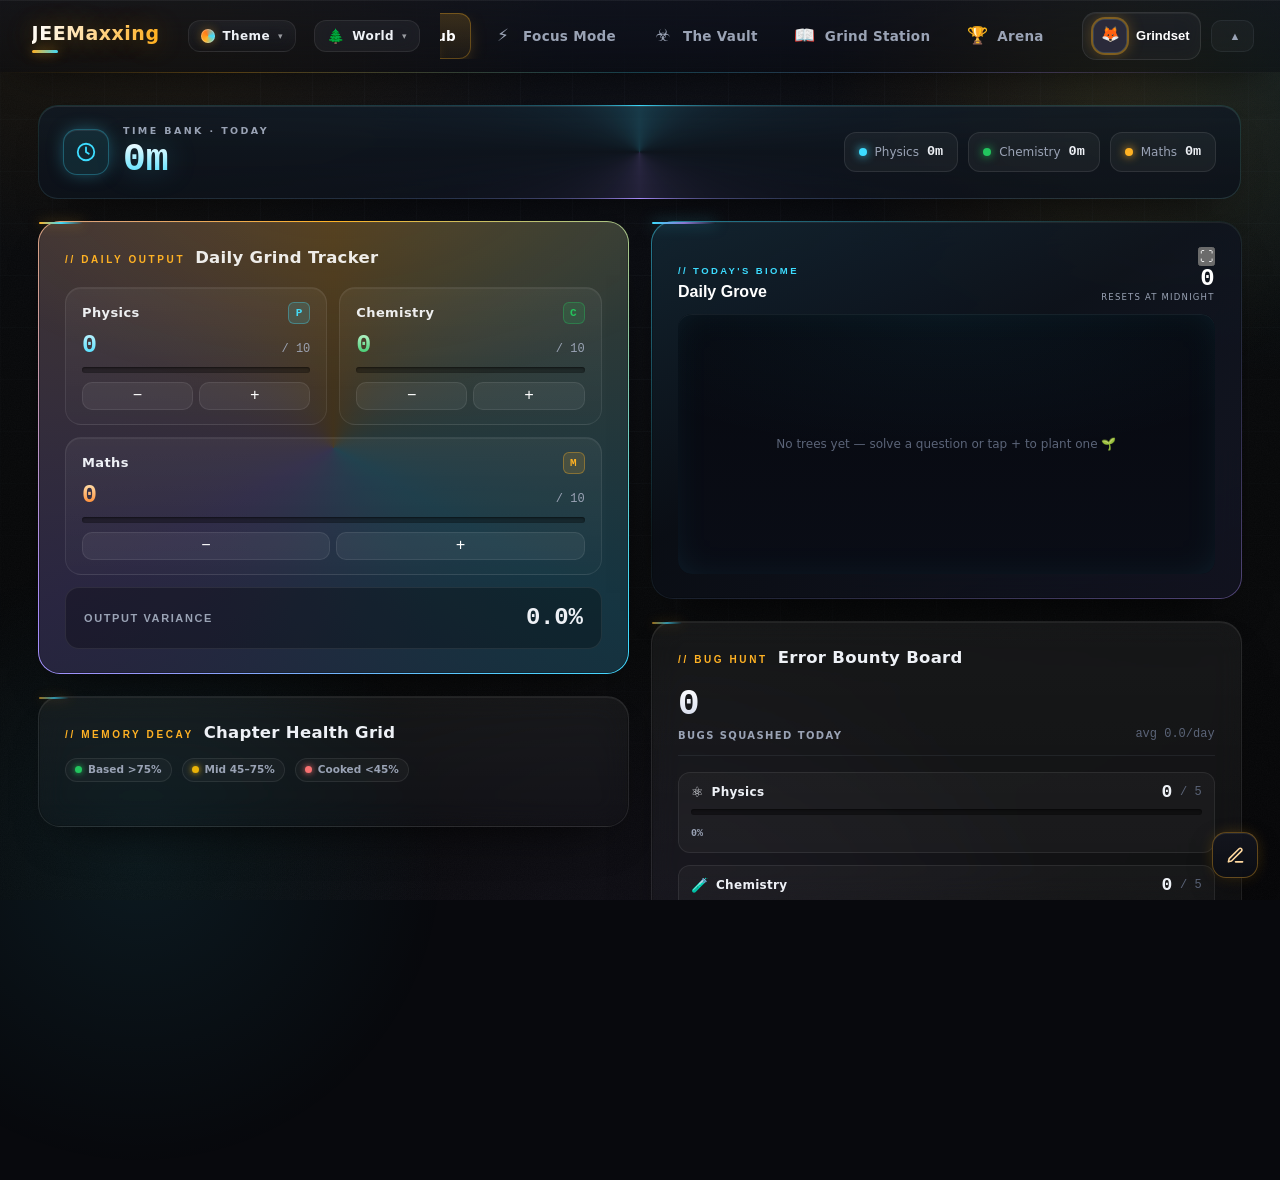
==== index.html @ 78b79978 "Update index.html" ====
<!DOCTYPE html>
<html lang="en">
<head>
    <script>try{var _fx=JSON.parse(localStorage.getItem('jeemax_fx_prefs')||'null');if(_fx&&_fx.effects===false)document.documentElement.classList.add('fx-effects-off');}catch(e){}</script>
<meta charset="UTF-8">
<meta name="viewport" content="width=device-width, initial-scale=1.0, viewport-fit=cover">
<meta name="theme-color" content="#050508">
<title>JEEMaxxing · Locked In</title>

<!-- Favicon (app.js upgrades this to a generated PNG apple-touch-icon) -->
<link rel="icon" href="data:image/svg+xml,<svg xmlns='http://www.w3.org/2000/svg' viewBox='0 0 100 100'><text y='.9em' font-size='90'>⚡</text></svg>">

<!-- ── Type system: Chakra Petch (display) · IBM Plex Sans (body) · Space Grotesk (numerics / chart SVG) ── -->
<link href="https://cdn.jsdelivr.net/fontsource/css/chakra-petch@latest/latin-500.css" rel="stylesheet">
<link href="https://cdn.jsdelivr.net/fontsource/css/chakra-petch@latest/latin-600.css" rel="stylesheet">
<link href="https://cdn.jsdelivr.net/fontsource/css/chakra-petch@latest/latin-700.css" rel="stylesheet">
<link href="https://cdn.jsdelivr.net/fontsource/css/ibm-plex-sans@latest/latin-400.css" rel="stylesheet">
<link href="https://cdn.jsdelivr.net/fontsource/css/ibm-plex-sans@latest/latin-500.css" rel="stylesheet">
<link href="https://cdn.jsdelivr.net/fontsource/css/ibm-plex-sans@latest/latin-600.css" rel="stylesheet">
<link href="https://cdn.jsdelivr.net/fontsource/css/space-grotesk@latest/latin-500.css" rel="stylesheet">
<link href="https://cdn.jsdelivr.net/fontsource/css/space-grotesk@latest/latin-700.css" rel="stylesheet">

<!-- KaTeX — window.katex is consumed by app.js's global math engine -->
<link rel="stylesheet" href="https://cdn.jsdelivr.net/npm/katex@0.16.11/dist/katex.min.css">

<link rel="stylesheet" href="styles.css">
</head>
<body>

<!-- ═══════════════ AMBIENT BACKGROUND LAYERS ═══════════════ -->
<div class="ambient-glow"></div>
<div class="ambient-glow glow-secondary"></div>
<div class="bg-grid-overlay"></div>

<!-- ═══════════════ MINI POMO WIDGET (floats over everything) ═══════════════
     IDs verified against pomodoro.js: #mini-status / #mini-time are written
     every tick by executeTimerTick() and every phase transition. -->
<div id="pomo-mini-widget" class="pomo-mini-widget hidden" onclick="switchTab('pomodoro', document.querySelector('[data-tab=pomodoro]'))">
    <button class="mini-collapse-btn" onclick="event.stopPropagation(); toggleMiniWidget()" aria-label="Collapse widget">❯</button>
    <div class="mini-content">
        <span class="mini-status study" id="mini-status">FOCUS</span>
        <span class="mini-time" id="mini-time">00:00</span>
    </div>
</div>

<div class="app-container">

    <!-- ═══════════════ SIDEBAR ═══════════════ -->
    <aside class="sidebar" id="sidebar">
        <div class="logo-container">
            <span class="logo-text">JEEMaxxing</span>
            <span class="logo-icon-alt">JM</span>
        </div>

        <ul class="nav-menu">
            <li><a class="nav-item active" data-tab="dashboard" onclick="switchTab('dashboard', this)"><span class="icon">⌗</span><span class="text-label">Grind Hub</span></a></li>
            <li><a class="nav-item" data-tab="pomodoro" onclick="switchTab('pomodoro', this)"><span class="icon">⚡</span><span class="text-label">Focus Mode</span></a></li>
            <li><a class="nav-item" data-tab="errors" onclick="switchTab('errors', this)"><span class="icon">☣</span><span class="text-label">The Vault</span></a></li>
            <li><a class="nav-item" data-tab="practice" onclick="switchTab('practice', this)"><span class="icon">📖</span><span class="text-label">Grind Station</span></a></li>
            <li><a class="nav-item" data-tab="leaderboard" onclick="switchTab('leaderboard', this)"><span class="icon">🏆</span><span class="text-label">Arena</span></a></li>
            <li><a class="nav-item" data-tab="settings" onclick="switchTab('settings', this)"><span class="icon">⚙</span><span class="text-label">Config</span></a></li>
        </ul>

        <!-- app.js injects #global-mmr-row into .user-profile -->
        <div class="user-profile">
            <img id="display-pfp" class="pfp-img" src="data:image/svg+xml;utf8,<svg xmlns='http://www.w3.org/2000/svg' width='64' height='64'><rect width='100%' height='100%' fill='%232a2a3a'/><text x='50%' y='58%' font-size='30' text-anchor='middle'>🦊</text></svg>" alt="Profile">
            <span class="username-txt" id="display-username">Grindset</span>
        </div>

        <button class="collapse-btn" onclick="toggleSidebar()">Shrink</button>
    </aside>

    <!-- ═══════════════ MAIN CONTENT ═══════════════ -->
    <main class="main-content">

        <!-- ── Cat Banner (telemetry rotation target) ── -->
        <div class="cat-banner" id="cat-banner">
            <span class="cat-emoji" id="cat-emoji">🐱</span>
            <span class="cat-text glow-orange" id="cat-text">Current focus vector: 0% cooked. Keep feeding the machine ⚙️</span>
        </div>

        <!-- ── Header + badge cluster ──
             #top-study-time is written by pomodoro.js updateStudyTimeHeader(). -->
        <header class="header-section" id="main-header">
            <div>
                <h1>Grind Dashboard</h1>
                <p>Welcome back. <span id="top-date">Today</span> · locked in and loaded. No cap.</p>
            </div>
            <div class="header-badges">
                <div class="badge" title="Consistency streak">🔥 <span class="val" id="top-streak">0 Days</span></div>
                <div class="badge" onclick="openModal('calendar-modal')" title="Open calendar">📅 <span class="val">Today</span></div>
                <div class="badge" title="Total study time today">⏱️ <span class="val" id="top-study-time">0m</span></div>
                <div class="badge sync-cluster" title="Cloud sync">
                    <button class="manual-sync-btn" id="manual-sync-btn" onclick="executeUnifiedSync()" aria-label="Force cloud sync">↻</button>
                    <span class="val" id="sync-sub-text">Cloud Link</span>
                </div>
            </div>
        </header>

        <!-- ═══════════════════════════════════════════
             VIEW · DASHBOARD
        ════════════════════════════════════════════ -->
        <section id="view-dashboard" class="view-section active">
            <div class="dash-grid">

                <!-- Daily Grind Tracker -->
                <div class="dash-card dash-card-tracker">
                    <div class="dash-card-head">
                        <span class="kicker">// DAILY OUTPUT</span>
                        <h2 class="box-title">Daily Grind Tracker</h2>
                        <p class="box-desc">Track your daily damage output. Quotas load from Config.</p>
                    </div>

                    <div class="subject-card-group">
                        <div class="compact-subject-card" data-subject="physics">
                            <h4>Physics <span class="subj-glyph">P</span></h4>
                            <div class="compact-stats">
                                <span class="counter" id="physics-count">0</span>
                                <span class="target" id="tgt-phys-lbl">/ 10</span>
                            </div>
                            <div class="distribution-pill"><div class="distribution-fill" id="physics-bar" style="width:0%"></div></div>
                            <div class="counter-controls">
                                <button class="counter-btn" onclick="changeCount('physics', -1)" aria-label="Decrement physics">−</button>
                                <button class="counter-btn" onclick="changeCount('physics', 1)" aria-label="Increment physics">+</button>
                            </div>
                        </div>

                        <div class="compact-subject-card" data-subject="chemistry">
                            <h4>Chemistry <span class="subj-glyph">C</span></h4>
                            <div class="compact-stats">
                                <span class="counter" id="chemistry-count">0</span>
                                <span class="target" id="tgt-chem-lbl">/ 10</span>
                            </div>
                            <div class="distribution-pill"><div class="distribution-fill" id="chemistry-bar" style="width:0%"></div></div>
                            <div class="counter-controls">
                                <button class="counter-btn" onclick="changeCount('chemistry', -1)" aria-label="Decrement chemistry">−</button>
                                <button class="counter-btn" onclick="changeCount('chemistry', 1)" aria-label="Increment chemistry">+</button>
                            </div>
                        </div>

                        <div class="compact-subject-card" data-subject="maths">
                            <h4>Maths <span class="subj-glyph">M</span></h4>
                            <div class="compact-stats">
                                <span class="counter" id="maths-count">0</span>
                                <span class="target" id="tgt-math-lbl">/ 10</span>
                            </div>
                            <div class="distribution-pill"><div class="distribution-fill" id="maths-bar" style="width:0%"></div></div>
                            <div class="counter-controls">
                                <button class="counter-btn" onclick="changeCount('maths', -1)" aria-label="Decrement maths">−</button>
                                <button class="counter-btn" onclick="changeCount('maths', 1)" aria-label="Increment maths">+</button>
                            </div>
                        </div>
                    </div>

                    <div class="variance-card">
                        <span class="lbl">Output Variance</span>
                        <span class="val" id="variance-val">0.0%</span>
                    </div>
                </div>

                <!-- Momentum Tracker (candlestick engine target) -->
                <div class="dash-card dash-card-momentum">
                    <div class="dash-card-head">
                        <span class="kicker">// TRAJECTORY</span>
                        <h2 class="box-title">Momentum Tracker</h2>
                        <p class="box-desc">Friction-inverse yield candles · 5-day projection · cyan line = target lock.</p>
                    </div>
                    <div class="graph-display">
                        <svg id="dynamic-graph" class="graph-svg" viewBox="0 0 360 170" preserveAspectRatio="none"></svg>
                    </div>
                </div>

                <!-- Error Bounty Board (Error Resolution Matrix)
                     #erm-today-total MUST keep its inner <div> — matrix.js does
                     totalEl.querySelector('div').textContent = totalToday. -->
                <div class="dash-card dash-card-bounty">
                    <div class="dash-card-head">
                        <span class="kicker">// BUG HUNT</span>
                        <h2 class="box-title">Error Bounty Board</h2>
                        <p class="box-desc">Mistakes crushed today vs your daily fix quota.</p>
                    </div>

                    <div class="erm-scoreline">
                        <div class="erm-total" id="erm-today-total">
                            <div>0</div>
                            <span>Bugs Squashed Today</span>
                        </div>
                        <span class="erm-avg" id="erm-avg-label">avg 0.0/day</span>
                    </div>

                    <div class="erm-layout">
                        <div class="erm-progress-col">
                            <div class="erm-subject-row">
                                <div class="erm-subj-header">
                                    <span class="erm-subj-icon">⚛️</span>
                                    <span class="erm-subj-name">Physics</span>
                                    <span class="erm-subj-count" id="erm-phys-val">0</span>
                                    <span class="erm-subj-target" id="erm-phys-tgt">/ 5</span>
                                </div>
                                <div class="erm-track"><div class="erm-fill" id="erm-phys-bar" style="width:0%"></div></div>
                                <span class="erm-pct" id="erm-phys-pct">0%</span>
                            </div>
                            <div class="erm-subject-row">
                                <div class="erm-subj-header">
                                    <span class="erm-subj-icon">🧪</span>
                                    <span class="erm-subj-name">Chemistry</span>
                                    <span class="erm-subj-count" id="erm-chem-val">0</span>
                                    <span class="erm-subj-target" id="erm-chem-tgt">/ 5</span>
                                </div>
                                <div class="erm-track"><div class="erm-fill" id="erm-chem-bar" style="width:0%"></div></div>
                                <span class="erm-pct" id="erm-chem-pct">0%</span>
                            </div>
                            <div class="erm-subject-row">
                                <div class="erm-subj-header">
                                    <span class="erm-subj-icon">📐</span>
                                    <span class="erm-subj-name">Maths</span>
                                    <span class="erm-subj-count" id="erm-math-val">0</span>
                                    <span class="erm-subj-target" id="erm-math-tgt">/ 5</span>
                                </div>
                                <div class="erm-track"><div class="erm-fill" id="erm-math-bar" style="width:0%"></div></div>
                                <span class="erm-pct" id="erm-math-pct">0%</span>
                            </div>
                        </div>
                        <div class="erm-sparkline-col">
                            <span class="kicker">// 15-DAY FIX STREAK</span>
                            <div class="erm-sparkline-box" id="error-momentum-svg-container"></div>
                        </div>
                    </div>
                </div>

                <!-- Chapter Health Grid -->
                <div class="dash-card dash-card-decay">
                    <div class="dash-card-head">
                        <span class="kicker">// MEMORY DECAY</span>
                        <h2 class="box-title">Chapter Health Grid</h2>
                        <p class="box-desc">Skill retention per chapter. Lower = you're literally forgetting everything. Fix it.</p>
                        <div class="decay-legend">
                            <span class="legend-chip legend-green">Based &gt;75%</span>
                            <span class="legend-chip legend-yellow">Mid 45–75%</span>
                            <span class="legend-chip legend-red">Cooked &lt;45%</span>
                        </div>
                    </div>
                    <div id="chapter-decay-grid"></div>
                </div>

            </div>
        </section>

        <!-- ═══════════════════════════════════════════
             VIEW · POMODORO (LOCK-IN MODE)
             All IDs verified against pomodoro.js:
             #pomo-study / #pomo-break / #pomo-sessions / #pomo-subject,
             #btn-start / #btn-pause (doubles as Resume) / #btn-quit,
             #pomo-progress (inside #vis-bar), #pomo-beaker-fill (inside #vis-beaker).
        ════════════════════════════════════════════ -->
        <section id="view-pomodoro" class="view-section">
            <div class="glow-wrapper">
                <div class="glow-box-inner">
                    <div class="pomo-header">
                        <div>
                            <span class="kicker">// DEEP WORK PROTOCOL</span>
                            <h2 class="box-title">Lock-In Mode</h2>
                            <p class="box-desc">Timed grind blocks. The beaker fills as you cook.</p>
                        </div>
                        <button class="pomo-settings-btn" onclick="openModal('visualizer-modal')" aria-label="Timer display settings">⚙</button>
                    </div>

                    <div class="pomodoro-controls">
                        <div class="input-group">
                            <label for="pomo-subject">Pick Your Poison</label>
                            <select id="pomo-subject" class="pomo-select">
                                <option value="physics">Physics</option>
                                <option value="chemistry">Chemistry</option>
                                <option value="maths">Maths</option>
                            </select>
                        </div>
                        <div class="input-group">
                            <label for="pomo-study">Grind (min)</label>
                            <input id="pomo-study" class="pomo-input" type="number" value="50" min="1">
                        </div>
                        <div class="input-group">
                            <label for="pomo-break">Chill (min)</label>
                            <input id="pomo-break" class="pomo-input" type="number" value="10" min="1">
                        </div>
                        <div class="input-group">
                            <label for="pomo-sessions">Rounds</label>
                            <input id="pomo-sessions" class="pomo-input" type="number" value="1" min="1">
                        </div>
                    </div>

                    <div class="timer-container">
                        <div class="beaker-container" id="vis-beaker">
                            <div class="beaker-liquid" id="pomo-beaker-fill"></div>
                        </div>
                        <div id="timer-display" class="timer-display">50:00</div>
                        <div id="timer-status" class="timer-status">Ready to Lock In</div>
                        <div class="progress-bar-container" id="vis-bar">
                            <div class="progress-bar-fill" id="pomo-progress"></div>
                        </div>
                        <div class="timer-actions">
                            <button id="btn-start" class="btn btn-start" onclick="startTimer()">Lock In</button>
                            <button id="btn-pause" class="btn btn-pause" onclick="pauseTimer()" style="display:none">Hold Up</button>
                            <button id="btn-quit" class="btn btn-quit" onclick="quitTimer()" style="display:none">Rage Quit</button>
                        </div>
                        <div class="break-actions" id="break-actions">
                            <button class="btn-break-opt" onclick="skipBreak()">Skip Chill ⏭</button>
                            <button class="btn-break-opt" onclick="addBreakTime(1)">+1 Min</button>
                            <button class="btn-break-opt" onclick="addBreakTime(5)">+5 Min</button>
                        </div>
                    </div>
                </div>
            </div>

            <div class="hours-box">
                <div class="hour-stat"><h4>Physics Grind Time</h4><span class="val" id="stat-hrs-physics">0m</span></div>
                <div class="hour-stat"><h4>Chemistry Grind Time</h4><span class="val" id="stat-hrs-chemistry">0m</span></div>
                <div class="hour-stat"><h4>Maths Grind Time</h4><span class="val" id="stat-hrs-maths">0m</span></div>
            </div>
        </section>

        <!-- ═══════════════════════════════════════════
             VIEW · THE VAULT (ERROR MATRIX)
        ════════════════════════════════════════════ -->
        <section id="view-errors" class="view-section">
            <div class="subject-folder-grid">
                <div class="subject-folder active" onclick="openErrorMatrix('physics', this)">
                    <span class="folder-icon">🌌</span><span>Physics</span>
                </div>
                <div class="subject-folder" onclick="openErrorMatrix('chemistry', this)">
                    <span class="folder-icon">🧪</span><span>Chemistry</span>
                </div>
                <div class="subject-folder" onclick="openErrorMatrix('maths', this)">
                    <span class="folder-icon">📐</span><span>Maths</span>
                </div>
            </div>

            <div class="error-matrix-container active" id="error-matrix-container">
                <div class="vault-head">
                    <div>
                        <span class="kicker">// SPACED REPETITION</span>
                        <h2 class="box-title" id="error-matrix-title">Physics Matrix</h2>
                    </div>
                    <div class="error-actions">
                        <button class="btn btn-primary" onclick="openModal('add-error-modal')">+ Log Mistake</button>
                        <button class="daily-queue-master-btn" id="daily-queue-btn" onclick="toggleDailyQueue()">⚡ Daily Fix Queue</button>
                        <span class="daily-queue-badge" id="daily-queue-badge" style="display:none">20 problems · 5P + 5M + 10C</span>
                    </div>
                </div>

                <!-- Tactical filter stack — hidden carriers feed matrix.js filterErrors() -->
                <div class="error-filters">
                    <input type="hidden" id="filter-status" value="all">
                    <input type="hidden" id="filter-type" value="all">
                    <input type="hidden" id="filter-tag" value="">

                    <div class="emf-row">
                        <span class="emf-row-label">Status Filter</span>
                        <div class="emf-pill-group" data-emf-filter="status">
                            <button class="matrix-pill active" data-emf-value="all" onclick="setMatrixFilter('status','all',this)">All</button>
                            <button class="matrix-pill" data-emf-value="ready" onclick="setMatrixFilter('status','ready',this)">🟢 Ready</button>
                            <button class="matrix-pill" data-emf-value="due_soon" onclick="setMatrixFilter('status','due_soon',this)">⏳ Due Soon</button>
                            <button class="matrix-pill" data-emf-value="scheduled" onclick="setMatrixFilter('status','scheduled',this)">🗓️ Scheduled</button>
                            <button class="matrix-pill" data-emf-value="mastered" onclick="setMatrixFilter('status','mastered',this)">💤 Ghosted</button>
                        </div>
                    </div>

                    <div class="emf-row">
                        <span class="emf-row-label">Mistake Type</span>
                        <div class="emf-pill-group" data-emf-filter="type">
                            <button class="matrix-pill active" data-emf-value="all" onclick="setMatrixFilter('type','all',this)">All Types</button>
                            <button class="matrix-pill" data-emf-value="calculation" onclick="setMatrixFilter('type','calculation',this)">Calc Fumble</button>
                            <button class="matrix-pill" data-emf-value="conceptual" onclick="setMatrixFilter('type','conceptual',this)">Brain Fade</button>
                            <button class="matrix-pill" data-emf-value="misread" onclick="setMatrixFilter('type','misread',this)">Read Fail</button>
                        </div>
                    </div>

                    <div class="emf-row emf-row-search">
                        <span class="emf-row-label">Search</span>
                        <div class="emf-search-wrap">
                            <span class="emf-search-icon">⌕</span>
                            <input class="matrix-search" type="text" placeholder="Hunt by chapter or tag…" oninput="setMatrixSearch(this.value)" autocomplete="off">
                        </div>
                    </div>
                </div>

                <div class="error-list" id="error-list-container"></div>
            </div>
        </section>

        <!-- ═══════════════════════════════════════════
             VIEW · GRIND STATION (PRACTICE)
        ════════════════════════════════════════════ -->
        <section id="view-practice" class="view-section">

            <!-- Subview: subject select -->
            <div id="practice-subject-view" class="practice-subview active">
                <span class="kicker">// QUESTION BANK</span>
                <h2 class="box-title center-head">Pick Your Arena</h2>
                <div class="subject-cards">
                    <div class="subject-card" onclick="selectSubject('physics')">
                        <div class="subject-icon">⚛️</div><h3>Physics</h3>
                    </div>
                    <div class="subject-card" onclick="selectSubject('chemistry')">
                        <div class="subject-icon">🧪</div><h3>Chemistry</h3>
                    </div>
                    <div class="subject-card" onclick="selectSubject('maths')">
                        <div class="subject-icon">📐</div><h3>Maths</h3>
                    </div>
                </div>
            </div>

            <!-- Subview: chapter list -->
            <div id="practice-chapters-view" class="practice-subview">
                <div class="practice-header">
                    <button class="btn btn-secondary" onclick="goToSubjects()">← Dip</button>
                    <h2 id="chapters-subject-title">Chapters</h2>
                    <button class="btn btn-primary" onclick="openModal('add-chapter-modal')">+ New Chapter</button>
                </div>
                <div class="chapter-list" id="chapters-list-container"></div>
            </div>

            <!-- Subview: chapter detail -->
            <div id="practice-chapter-detail-view" class="practice-subview">
                <div class="practice-header">
                    <button class="btn btn-secondary" onclick="goToChapters()">← Back</button>
                    <h2 id="detail-chapter-name">Chapter</h2>
                </div>
                <div class="glow-practice-box" onclick="openModal('upload-modal')">
                    <div style="font-size:44px">📸</div>
                    <h3>Feed Questions</h3>
                    <p>Crop screenshots or dump Gem text — fresh problems straight into the bank.</p>
                </div>
                <div style="text-align:center">
                    <button class="btn btn-primary" onclick="showQuestionList()">Start Grinding Existing Questions</button>
                </div>
            </div>

            <!-- Subview: question list -->
            <div id="practice-question-list-view" class="practice-subview">
                <div class="practice-header">
                    <button class="btn btn-secondary" onclick="goToChapterDetail()">← Back</button>
                    <h2 id="question-list-title">All Questions</h2>
                    <select id="question-filter" class="pomo-select filter-select" onchange="applyFilter()">
                        <option value="all">All</option>
                        <option value="unsolved">Untouched</option>
                        <option value="solved">Clutched</option>
                        <option value="wrong">Fumbled</option>
                    </select>
                </div>
                <div class="stats-row" id="stats-row" style="display:none"></div>
                <div class="questions-grid" id="questions-grid-container"></div>
            </div>
        </section>

        <!-- ═══════════════════════════════════════════
             VIEW · ARENA (P2P LEADERBOARD)
        ════════════════════════════════════════════ -->
        <section id="view-leaderboard" class="view-section">
            <div class="glow-wrapper">
                <div class="glow-box-inner">
                    <span class="kicker">// LIVE TELEMETRY</span>
                    <h2 class="box-title">P2P Leaderboard Arena</h2>
                    <p class="box-desc">Serverless WebRTC · WebTorrent tracker signaling · zero-auth friend rooms. Share a Friend Connection Key with a rival — they appear here the instant the data channel opens.</p>
                    <!-- leaderboard.js injects its full shell here -->
                    <div id="leaderboard-mount"></div>
                </div>
            </div>
        </section>

        <!-- ═══════════════════════════════════════════
             VIEW · CONFIG
             NOTE: The Anti-Slump / Checkpoint system builds its ENTIRE UI
             (#cp-hub, #cp-control-panel, lockdown overlays, toasts) at
             runtime via checkpoint.js — no static markup here, or IDs collide.
        ════════════════════════════════════════════ -->
        <section id="view-settings" class="view-section">
            <span class="kicker">// SYSTEM CONFIG</span>
            <h2 class="box-title" style="margin-bottom:20px">Config Panel</h2>

            <div class="settings-grid">

                <!-- Cloud Storage -->
                <div class="settings-card">
                    <h3>☁ Cloud Storage</h3>
                    <p class="box-desc">Link Google Drive to go unlimited. Data syncs to 'JEEMaxxing_Cloud'. No more storage caps.</p>
                    <button id="btn-drive-auth" class="btn btn-primary" onclick="handleDriveAuth()">Link Google Drive</button>
                    <div id="drive-status" class="drive-ok" style="display:none">✔ Cloud Sync Locked In</div>
                    <button class="btn btn-secondary" onclick="cacheAllDriveImages()">📦 Cache All Images Locally</button>
                </div>

                <!-- Profile -->
                <div class="settings-card">
                    <h3>🦊 Your Build</h3>
                    <div class="input-group">
                        <label for="set-username">Gamer Tag</label>
                        <input id="set-username" class="pomo-input" type="text" placeholder="Grindset" maxlength="20">
                    </div>
                    <div class="input-group">
                        <label>PFP</label>
                        <div class="file-upload-wrapper">
                            <label class="file-upload-label compact-upload" for="set-pfp">
                                <span class="file-icon">🖼️</span>
                                <span class="file-text">Upload PFP</span>
                            </label>
                            <input type="file" id="set-pfp" accept="image/*" style="display:none" onchange="previewImage(event, 'pfp')">
                        </div>
                        <span class="file-selected-text" id="file-name-lbl">No file selected</span>
                    </div>
                    <button class="btn btn-primary" onclick="saveProfile()">Save Build</button>
                </div>

                <!-- Daily Output Quota -->
                <div class="settings-card">
                    <h3>🎯 Daily Grind Quota</h3>
                    <span class="lock-indicator" id="target-lock-lbl">🔒 LOCKED (24h)</span>
                    <div class="input-group"><label for="set-tgt-phys">Physics Quota</label><input id="set-tgt-phys" class="pomo-input" type="number" value="10" min="1"></div>
                    <div class="input-group"><label for="set-tgt-chem">Chemistry Quota</label><input id="set-tgt-chem" class="pomo-input" type="number" value="10" min="1"></div>
                    <div class="input-group"><label for="set-tgt-math">Maths Quota</label><input id="set-tgt-math" class="pomo-input" type="number" value="10" min="1"></div>
                    <button id="btn-save-settings" class="btn btn-primary" onclick="saveTargets()">Lock In Quotas</button>
                </div>

                <!-- Daily Fix Quota -->
                <div class="settings-card">
                    <h3>🩹 Daily Fix Quota</h3>
                    <span class="lock-indicator" id="err-target-lock-lbl">🔒 LOCKED (24h)</span>
                    <div class="input-group"><label for="set-err-phys">Physics Fix Quota</label><input id="set-err-phys" class="pomo-input" type="number" value="5" min="1"></div>
                    <div class="input-group"><label for="set-err-chem">Chemistry Fix Quota</label><input id="set-err-chem" class="pomo-input" type="number" value="5" min="1"></div>
                    <div class="input-group"><label for="set-err-math">Maths Fix Quota</label><input id="set-err-math" class="pomo-input" type="number" value="5" min="1"></div>
                    <button id="btn-save-err-settings" class="btn btn-primary" onclick="saveErrTargets()">Lock In Fix Quotas</button>
                </div>

                <!-- Gemini API -->
                <div class="settings-card">
                    <h3>🤖 Gemini API Setup</h3>
                    <div class="input-group">
                        <label for="gemini-key">API Key</label>
                        <input id="gemini-key" class="pomo-input" type="password" placeholder="AIza…" autocomplete="off">
                    </div>
                    <button class="btn btn-secondary" onclick="testGeminiKey()">🔑 Verify Key</button>
                    <div id="key-test-result" class="key-test-result"></div>
                </div>
                <!-- Audio & Visual FX -->
<div class="settings-card" id="fx-settings-card">
    <h3>🎛️ Audio &amp; Visual FX</h3>
    <p class="box-desc">Tune the dopamine. Sound, motion and haptics are fully modular. Turning off <b>Visual FX</b> also calms the UI for photosensitivity / low‑power (it mirrors your OS reduced‑motion setting on first load).</p>
    <div class="fx-row"><span class="fx-row-label">🔊 Sound Effects</span><label class="fx-switch"><input type="checkbox" id="fx-sound"><span class="fx-slider"></span></label></div>
    <div class="fx-row"><span class="fx-row-label">🎚️ UI Volume</span><input type="range" id="fx-volume" class="fx-range" min="0" max="100" value="70"></div>
    <div class="fx-row"><span class="fx-row-label">✨ Visual Effects</span><label class="fx-switch"><input type="checkbox" id="fx-effects"><span class="fx-slider"></span></label></div>
    <div class="fx-row"><span class="fx-row-label">📳 Haptics (vibration)</span><label class="fx-switch"><input type="checkbox" id="fx-haptics"><span class="fx-slider"></span></label></div>
    <div class="fx-row"><span class="fx-row-label">🔈 Hover &amp; Chart Ticks</span><label class="fx-switch"><input type="checkbox" id="fx-hover"><span class="fx-slider"></span></label></div>
    <div class="fx-test-row">
        <button type="button" class="btn btn-secondary btn-sm" id="fx-test-sound">🔊 Test Sound</button>
        <button type="button" class="btn btn-secondary btn-sm" id="fx-test-fx">✨ Test Effects</button>
    </div>
</div>

                <!-- Anti-Slump Checkpoints — launcher only; checkpoint.js owns the UI -->
                <div class="settings-card">
                    <h3>🔒 Anti-Slump Checkpoints</h3>
                    <p class="box-desc">4-pillar accountability engine: scheduled checkpoints, goof-off detection, grace-period ignition, and Protocol Zero graph scarring. The whole system lives in the floating 🔒 Sentry Hub at the bottom-left corner — arm it, set times, and test-fire from there.</p>
                    <button class="btn btn-secondary" onclick="var h=document.getElementById('cp-hub'); if(h){h.click()}else{alert('Sentry hub still booting — give it a sec.')}">Open Sentry Control Center</button>
                </div>

            </div>
        </section>

    </main>
</div>

<!-- ═══════════════════════════════════════════
     MODALS
════════════════════════════════════════════ -->

<!-- Vibe Check (mood calibration) -->
<div id="mood-modal" class="modal-overlay" onclick="closeModal(event, 'mood-modal')">
    <div class="modal-content">
        <button class="close-btn" onclick="closeModalStr('mood-modal')" aria-label="Close">✕</button>
        <h2>Vibe Check</h2>
        <p class="box-desc">How's the brain battery? Rate your current capacity.</p>
        <div class="mood-container">
            <span class="mood-emoji sad" onclick="calibrateMood('sad')" title="Fried — targets ×0.70">🥱</span>
            <span class="mood-emoji neutral" onclick="calibrateMood('neutral')" title="Baseline — targets ×1.0">😐</span>
            <span class="mood-emoji happy" onclick="calibrateMood('happy')" title="Locked — targets ×1.20">🔥</span>
        </div>
    </div>
</div>

<!-- Timer Notification (pomodoro.js phase transitions)
     Class-controlled ONLY — pomodoro.js toggles .active, never inline display. -->
<div id="timer-notify-modal" class="modal-overlay">
    <div class="modal-content timer-notify-card">
        <div class="notify-icon" id="notify-icon">🍅</div>
        <h2 id="notify-title">Focus Session Done!</h2>
        <p class="box-desc" id="notify-message">Take a break. You earned it.</p>
        <button class="btn btn-primary" style="width:100%;margin-top:16px" onclick="confirmTimerNotification()">Let's Go</button>
    </div>
</div>

<!-- Log a Mistake -->
<div id="add-error-modal" class="modal-overlay" onclick="closeModal(event, 'add-error-modal')">
    <div class="modal-content">
        <button class="close-btn" onclick="closeModalStr('add-error-modal')" aria-label="Close">✕</button>
        <h2>Log a Mistake</h2>
        <div class="input-group" style="margin-top:16px">
            <label>Question Screenshot</label>
            <div class="file-upload-wrapper">
                <label class="file-upload-label" for="err-img-input">
                    <span class="file-icon">📷</span>
                    <span class="file-text">Upload Screenshot</span>
                    <span class="file-hint">PNG / JPG straight from the paper</span>
                </label>
                <input type="file" id="err-img-input" accept="image/*" style="display:none" onchange="previewImage(event, 'error')">
            </div>
            <span class="file-selected-text" id="err-img-success" style="display:none">✔ Screenshot Locked</span>
        </div>
        <div class="input-group"><label for="new-err-chapter">Chapter / Topic</label><input id="new-err-chapter" class="pomo-input" type="text" placeholder="e.g. Rotational Motion"></div>
        <div class="input-group">
            <label for="new-err-type">Mistake Type</label>
            <select id="new-err-type" class="pomo-select">
                <option value="conceptual">Brain Fade (Conceptual)</option>
                <option value="calculation">Calc Fumble (Calculation)</option>
                <option value="misread">Read Fail (Misread)</option>
            </select>
        </div>
        <button class="btn btn-primary" style="width:100%;margin-top:8px" onclick="addErrorBlock()">Add to the Vault</button>
    </div>
</div>

<!-- Calendar -->
<div id="calendar-modal" class="modal-overlay" onclick="closeModal(event, 'calendar-modal')">
    <div class="modal-content">
        <button class="close-btn" onclick="closeModalStr('calendar-modal')" aria-label="Close">✕</button>
        <h2>Date</h2>
        <div class="cal-header">
            <button class="cal-nav-btn" onclick="shiftMonth(-1)" aria-label="Previous month">❮</button>
            <span id="cal-month-lbl">Month</span>
            <button class="cal-nav-btn" onclick="shiftMonth(1)" aria-label="Next month">❯</button>
        </div>
        <div class="cal-weekdays"><span>SUN</span><span>MON</span><span>TUE</span><span>WED</span><span>THU</span><span>FRI</span><span>SAT</span></div>
        <div class="cal-grid" id="cal-grid"></div>
    </div>
</div>

<!-- Display Settings (timer visualizers)
     #stopwatch-toggle-btn is the fallback target of toggleStopwatchMode(). -->
<div id="visualizer-modal" class="modal-overlay" onclick="closeModal(event, 'visualizer-modal')">
    <div class="modal-content">
        <button class="close-btn" onclick="closeModalStr('visualizer-modal')" aria-label="Close">✕</button>
        <h2>Display Settings</h2>
        <div class="toggle-row"><span>Stopwatch Mode</span><button id="stopwatch-toggle-btn" class="btn btn-secondary" onclick="toggleStopwatchMode(this)">Off</button></div>
        <div class="toggle-row"><span>Blur Timer</span><button class="btn btn-secondary" onclick="document.getElementById('timer-display').classList.toggle('hidden')">Toggle</button></div>
        <div class="toggle-row"><span>Liquid Beaker Visualizer</span><button class="btn btn-secondary" onclick="toggleVisualizer()">Toggle</button></div>
    </div>
</div>

<!-- Feed Questions (dual-engine ingestion) -->
<div id="upload-modal" class="modal-overlay" onclick="closeModal(event, 'upload-modal')">
    <div class="modal-content wide">
        <button class="close-btn" onclick="closeModalStr('upload-modal')" aria-label="Close">✕</button>
        <h2>Feed Questions</h2>

        <div class="ingestion-toggle-row">
            <button class="ingestion-toggle-btn active" id="toggle-multicrop" onclick="switchIngestionTrack('multicrop')">🖼️ Traditional Multicrop</button>
            <button class="ingestion-toggle-btn" id="toggle-texttrack" onclick="switchIngestionTrack('texttrack')">⚡ Gemini Gem Text Track</button>
        </div>

        <!-- Track A: Multicrop -->
        <div id="ingestion-panel-multicrop" class="ingestion-panel active">
            <div class="file-upload-wrapper">
                <label class="file-upload-label" for="upload-images">
                    <span class="file-icon">📤</span>
                    <span class="file-text">Tap to select images</span>
                    <span class="file-hint">or drag & drop 'em</span>
                </label>
                <input type="file" id="upload-images" accept="image/*" multiple style="display:none">
            </div>
            <div class="file-selected-text" id="file-selected-text"></div>
            <div class="progress-bar"><div class="progress-fill" id="upload-progress"></div></div>
            <div id="upload-status-text" class="upload-status"></div>
            <div style="display:flex;gap:12px;margin-top:16px">
                <button class="btn btn-secondary" onclick="closeModalStr('upload-modal')">Nvm</button>
                <button class="btn btn-primary" onclick="startManualCrop()">Crop & Process</button>
            </div>
        </div>

        <!-- Track B: Gem Text Dump -->
        <div id="ingestion-panel-texttrack" class="ingestion-panel">
            <div class="text-track-terminal">
                <div class="text-track-header">
                    <span class="text-track-badge">⚡ GEM TEXT DUMP</span>
                    <span style="font-size:11px;color:var(--text-muted)">Paste raw JSON array from your custom Gemini Gem</span>
                </div>
                <textarea id="text-add-terminal" class="pomo-input text-track-terminal-input" rows="8" placeholder='[{"extractedText":"...","options":["A) ..."],"correctAnswer":"C","type":"mcq","solution":"..."}]'></textarea>
            </div>
            <div style="display:flex;gap:12px;margin-top:16px">
                <button class="btn btn-secondary" onclick="closeModalStr('upload-modal')">Nvm</button>
                <button class="btn btn-primary" onclick="processGemTextDump()">Execute Ingestion Track →</button>
            </div>
        </div>
    </div>
</div>

<!-- Crop Studio -->
<div id="crop-modal" class="modal-overlay">
    <div class="modal-card crop-modal-card">
        <button class="close-btn" onclick="closeCropModal()" aria-label="Close">✕</button>
        <p id="crop-instruction" class="crop-instruction">Draw boxes around questions (multi-crop on)</p>
        <div class="source-images-strip" id="source-strip"></div>
        <div class="segments-bar" id="segments-bar"></div>
        <div class="crop-buttons">
            <button class="btn btn-danger" onclick="cancelCropSession()">Nuke All</button>
            <button class="btn btn-secondary" id="crop-redraw" onclick="clearLastSegment()" style="display:none">Undo Last</button>
            <button class="btn btn-primary" id="crop-confirm-question" onclick="confirmMultiCropQuestion()">✓ Lock Question</button>
            <button class="btn btn-primary" id="crop-next-question" onclick="nextQuestionInSession()" style="display:none">Next Question ➔</button>
            <button class="btn btn-success" id="crop-finish" onclick="finishAllQuestions()" style="display:none">Finish & Save All</button>
        </div>
    </div>
</div>

<!-- Preview / Validate extracted questions -->
<div id="preview-modal" class="modal-overlay" onclick="closeModal(event, 'preview-modal')">
    <div class="modal-card">
        <button class="close-btn" onclick="closeModalStr('preview-modal')" aria-label="Close">✕</button>
        <h2>📝 Captured Questions</h2>
        <div style="display:flex;gap:12px;flex-wrap:wrap;margin:16px 0">
            <button class="btn btn-primary" onclick="extractTextForAll()">🔍 Extract Text (Run This First)</button>
            <label class="file-upload-btn" for="answer-key-image">📎 Upload Answer Key</label>
            <input type="file" id="answer-key-image" accept="image/*" style="display:none">
            <button class="btn btn-secondary" onclick="processAnswerKey()">Map Answers via Image</button>
        </div>
        <textarea id="answer-key-text" class="pomo-input" rows="3" placeholder="Or paste the answer key below (AI will figure it out)…"></textarea>
        <div style="display:flex;gap:12px;flex-wrap:wrap;margin:16px 0">
            <button class="btn btn-secondary" onclick="processAnswerKeyFromText()">🤖 Map Answers via Text</button>
            <button class="btn btn-secondary" onclick="closeModalStr('preview-modal')">Nvm</button>
            <button class="btn btn-success" onclick="saveAllQuestions()">Import All Questions</button>
        </div>
        <div id="extracted-questions-list"></div>
    </div>
</div>

<!-- Practice Modal -->
<div id="practice-modal" class="modal-overlay" onclick="closeModal(event, 'practice-modal')">
    <div class="modal-card">
        <div class="practice-header">
            <div style="display:flex;align-items:center">
                <div class="streak-visualizer" id="streak-visualizer">
                    <canvas id="streak-canvas" width="16" height="16"></canvas>
                    <span class="streak-number" id="streak-number">0</span>
                </div>
                <div id="elo-header-slot" class="elo-header-slot"></div>
            </div>
            <span class="timer-display-sm" id="question-timer">00:00</span>
            <div style="display:flex;gap:8px;align-items:center">
                <button class="hide-toggle" id="hide-photo-toggle" onclick="toggleOriginalPhoto()">📷 Hide Image</button>
                <button class="hide-toggle" id="immersive-focus-btn" onclick="toggleImmersive()">🕶 Lock In</button>
                <button class="hide-toggle" onclick="closePracticeModal()">✕ Close</button>
            </div>
        </div>
        <div id="practice-modal-content"></div>
        <div style="display:flex;justify-content:space-between;gap:12px;margin-top:20px">
            <button class="btn btn-secondary" onclick="practicePrev()">← Previous</button>
            <button class="btn btn-primary" id="practice-submit-btn" onclick="practiceSubmit()">Lock In Answer</button>
            <button class="btn btn-secondary" onclick="practiceNext()">Next →</button>
        </div>
    </div>
</div>

<!-- Solution Breakdown -->
<div id="solution-modal" class="modal-overlay" onclick="closeModal(event, 'solution-modal')">
    <div class="solution-modal-card">
        <button class="close-btn" onclick="closeModalStr('solution-modal')" aria-label="Close">✕</button>
        <h2>Full Solution Breakdown</h2>
        <div id="solution-content" class="solution-latex latex"></div>
        <button class="btn btn-secondary" style="margin-top:16px" onclick="closeModalStr('solution-modal')">Close</button>
    </div>
</div>

<!-- Error Reason -->
<div id="error-reason-modal" class="modal-overlay" onclick="closeModal(event, 'error-reason-modal')">
    <div class="modal-content">
        <button class="close-btn" onclick="closeModalStr('error-reason-modal')" aria-label="Close">✕</button>
        <h2>What went wrong?</h2>
        <select id="error-reason-select" class="pomo-select" style="margin-top:16px">
            <option value="conceptual">Brain Fade (Conceptual)</option>
            <option value="calculation">Calc Fumble (Calculation)</option>
            <option value="misread">Read Fail (Misread)</option>
        </select>
        <button class="btn btn-danger" style="width:100%;margin-top:16px" onclick="confirmErrorLog()">Send to the Vault (Log Error)</button>
    </div>
</div>

<!-- Bounty Boss Fight -->
<div id="bounty-modal" class="modal-overlay" onclick="closeModal(event, 'bounty-modal')">
    <div class="modal-content square-modal">
        <button class="close-btn" onclick="closeModalStr('bounty-modal')" aria-label="Close">✕</button>
        <h2>⚔️ Bounty Boss Fight</h2>
        <p class="box-desc" style="margin-top:12px">Clutch this mistake before time runs out to earn 3 guaranteed critical hits and instant Purple Fire.</p>
        <p class="box-desc">Fail and you're cooked: 24h lock + daily quota goes up.</p>
        <div style="text-align:center;margin:24px 0">
            <span style="font-size:14px;color:var(--text-secondary)">⏳ Time limit:</span>
            <span class="timer-display-sm" id="bounty-time-limit" style="margin-left:8px">0:00</span>
        </div>
        <button class="btn btn-primary" style="width:100%" onclick="startBountySessionFromModal()">⚡ Start the Clock</button>
    </div>
</div>

<!-- Edit Question -->
<div id="edit-question-modal" class="modal-overlay" onclick="closeModal(event, 'edit-question-modal')">
    <div class="modal-content wide">
        <button class="close-btn" onclick="closeModalStr('edit-question-modal')" aria-label="Close">✕</button>
        <h2>Edit Question</h2>
        <input type="hidden" id="edit-question-id">
        <div class="input-group" style="margin-top:16px"><label for="edit-text">Question (LaTeX)</label><textarea id="edit-text" class="pomo-input" rows="5"></textarea></div>
        <div class="input-group"><label for="edit-options">Options (comma sep)</label><input id="edit-options" class="pomo-input" type="text"></div>
        <div class="input-group"><label for="edit-answer">Right Answer</label><input id="edit-answer" class="pomo-input" type="text"></div>
        <div style="display:flex;gap:12px;margin-top:16px">
            <button class="btn btn-secondary" onclick="closeModalStr('edit-question-modal')">Nvm</button>
            <button class="btn btn-primary" onclick="saveEditQuestion()">Save</button>
        </div>
    </div>
</div>

<!-- Add Chapter -->
<div id="add-chapter-modal" class="modal-overlay" onclick="closeModal(event, 'add-chapter-modal')">
    <div class="modal-content">
        <button class="close-btn" onclick="closeModalStr('add-chapter-modal')" aria-label="Close">✕</button>
        <h2>New Chapter</h2>
        <input id="new-chapter-input" class="pomo-input" type="text" placeholder="e.g. Thermodynamics" style="margin-top:16px">
        <div style="display:flex;gap:12px;margin-top:16px">
            <button class="btn btn-secondary" onclick="closeModalStr('add-chapter-modal')">Nvm</button>
            <button class="btn btn-primary" onclick="addChapter()">Create</button>
        </div>
    </div>
</div>

<!-- Lightbox -->
<div id="lightbox-modal" class="modal-overlay" onclick="closeModal(event, 'lightbox-modal')">
    <div class="lightbox-img-container">
        <img id="lightbox-img" src="" alt="Question full view">
    </div>
</div>

<!-- Loading Overlay -->
<div id="loading-overlay" class="loading-overlay">
    <div class="loading-card">
        <p class="loading-text" id="loading-text">Cooking…</p>
        <div class="loading-bar"><div class="loading-fill"></div></div>
    </div>
</div>

<!-- ═══════════════ SCRIPTS ═══════════════ -->
<script>
/* ── Vault filter glue ─────────────────────────────────────────────
   matrix.js reads hidden carriers #filter-status / #filter-type /
   #filter-tag inside filterErrors(). The neon pill UI writes to those
   carriers, flips .active within its group, then re-runs the filter.
   Pure DOM glue — zero changes to the filtering logic itself. */
window.setMatrixFilter = function (group, value, el) {
    var carrier = document.getElementById('filter-' + group);
    if (carrier) carrier.value = value;
    var group_el = el.closest('.emf-pill-group');
    if (group_el) {
        group_el.querySelectorAll('.matrix-pill').forEach(function (p) {
            p.classList.toggle('active', p === el);
        });
    }
    if (typeof window.filterErrors === 'function') window.filterErrors();
};
window.setMatrixSearch = function (value) {
    var carrier = document.getElementById('filter-tag');
    if (carrier) carrier.value = value;
    if (typeof window.filterErrors === 'function') window.filterErrors();
};
</script>

<!-- KaTeX engine (window.katex) — must precede the app module -->
<script defer src="https://cdn.jsdelivr.net/npm/katex@0.16.11/dist/katex.min.js"></script>
<!-- Google Identity Services — storage.js initDrive() needs google.accounts.oauth2 -->
<script defer src="https://accounts.google.com/gsi/client"></script>
<!-- Main controller module — imports storage / pomodoro / matrix / candlestick / leaderboard -->
<script type="module" src="./app.js"></script>
<!-- 4-Pillar Accountability Checkpoint System — self-mounting (hub, control
     panel, lockdown overlays, toasts are all injected at runtime) -->
<script type="module" src="./checkpoint.js"></script>
<script type="module" src="./fx.js"></script>
<script src="theme.js" defer></script>
<script src="dashboard-clean.js" defer></script>

<!-- ════════════════════════════════════════════════════════════════════════
     BENTO RESIZE CONTROLLER v4 — persistence + drag-release hardened.
     Inline module (runs after app.js). Replaces v3. Drag move/release are
     bound to `window` (not the thin handle) so the end-of-drag cleanup + the
     localStorage write ALWAYS fire — fixing: refresh-reset, stuck/dead cards,
     and the flattened tracker edge. A blur/tab-hide safety net force-ends any
     orphaned drag and saves the last snapped size. Layout prefs stay device-
     local in localStorage('jeemax_bento_layout'); storage.js / cloud untouched.
     ════════════════════════════════════════════════════════════════════════ -->
<script type="module">
/* ════════════════════════════════════════════════════════════════════════
   BENTO RESIZE CONTROLLER v5 — width + height + reorder + masonry packing.
   REPLACES v4. Two fixes over v4:
     (1) Widths persist correctly — stored as an exact integer the instant
         they are set (dataset.bentoSpan); never re-read from computed style
         (the v4 `parseInt("span N")` → NaN → fallback-6 bug is gone).
     (2) Vertical compaction — a height-map packer pins each card to its own
         column band and stacks each column from the top, so shortening a
         card lifts the card below it in the SAME column (cards never jump
         sideways). Driven by grid-auto-rows:1px + row-gap:0 (set inline
         only while the dashboard is active & wide); cleared below 901px so
         the responsive mobile stack is untouched.
   Layout prefs stay device-local in localStorage('jeemax_bento_layout');
   storage.js / cloud / IndexedDB are intentionally untouched.
   ════════════════════════════════════════════════════════════════════════ */
(function () {
    const LS = 'jeemax_bento_layout';
    const BP = 901;                       // resize / masonry is a wide-screen feature
    const BP2 = 1101;                     // mirrors the themed 2-col ↔ 1-col breakpoint
    const V_MIN = 140, V_MAX = 1600;
    const COLS = 12;
    const IDS = ['tracker', 'momentum', 'bounty', 'decay'];

    const wide     = () => window.matchMedia(`(min-width: ${BP}px)`).matches;
    const twoCol   = () => window.matchMedia(`(min-width: ${BP2}px)`).matches;
    const clamp    = (n, lo, hi) => Math.max(lo, Math.min(hi, n));
    const editing  = () => { const d = document.getElementById('view-dashboard'); return d && d.classList.contains('bento-edit'); };
    const dashActive = () => { const d = document.getElementById('view-dashboard'); return d && d.classList.contains('active'); };
    const gridOf   = () => document.querySelector('#view-dashboard .dash-grid');
    const cardById = id => document.querySelector(`#view-dashboard .dash-card-${id}`);
    const idOf     = card => IDS.find(k => card.classList.contains('dash-card-' + k));
    function ready(fn){ if (document.readyState === 'loading') document.addEventListener('DOMContentLoaded', fn); else fn(); }
    function load(){ try { return JSON.parse(localStorage.getItem(LS)) || {}; } catch (e) { return {}; } }
    function save(o){ try { localStorage.setItem(LS, JSON.stringify(o)); } catch (e) {} }

    // The width a card SHOULD be right now: a user-set value wins, otherwise
    // the themed responsive default (2 columns above 1100px, 1 below).
    function defaultW(){ return twoCol() ? 6 : 12; }
    function widthOf(card){ const v = parseInt(card.dataset.bentoSpan, 10); return clamp(Number.isFinite(v) ? v : defaultW(), 3, 12); }

    // Vertical scroll layer (exists ONLY while a card has a fixed height).
    const isInjected = el => el.classList && (el.classList.contains('bento-handle') || el.classList.contains('bento-handle-v') || el.classList.contains('bento-card-ctrls'));
    function ensureWrap(card){
        if (card._bentoScroll) return card._bentoScroll;
        const w = document.createElement('div'); w.className = 'bento-scroll';
        [...card.childNodes].filter(n => !(n.nodeType === 1 && isInjected(n))).forEach(n => w.appendChild(n));
        card.appendChild(w); card._bentoScroll = w; card.classList.add('bento-vset');
        wireOverflowHint(card, w);
        return w;
    }
    function clearWrap(card){
        const w = card._bentoScroll; if (!w) return;
        const ref = [...card.children].find(isInjected);
        [...w.childNodes].forEach(n => { if (ref) card.insertBefore(n, ref); else card.appendChild(n); });
        w.remove(); card._bentoScroll = null; card.classList.remove('bento-vset', 'bento-overflowing');
    }
    function wireOverflowHint(card, w){
        if (w._ro) return;
        const check = () => card.classList.toggle('bento-overflowing', w.scrollHeight > w.clientHeight + 2);
        w._ro = new ResizeObserver(check); w._ro.observe(w);
        w.addEventListener('scroll', check, { passive: true }); requestAnimationFrame(check);
    }

    // ── ONE writer — widths + heights + order, consistent, never torn ──────
    function persistAll(){
        const o = load(); o.spans = o.spans || {}; o.heights = o.heights || {};
        IDS.forEach(id => {
            const c = cardById(id); if (!c) return;
            if (c.dataset.bentoSpan) o.spans[id] = clamp(parseInt(c.dataset.bentoSpan, 10), 3, 12); else delete o.spans[id];
            if (c._bentoScroll) { const h = parseInt(c._bentoScroll.style.height, 10); if (h > 0) o.heights[id] = h; else delete o.heights[id]; }
            else delete o.heights[id];
        });
        const g = gridOf(); if (g) o.order = [...g.children].map(idOf).filter(Boolean);
        save(o);
    }

    // Crisp chart re-render at the FINAL size only, then re-pack.
    let settleT = 0;
    function settle(){
        clearTimeout(settleT);
        settleT = setTimeout(() => {
            try { if (typeof window.renderGraph === 'function') window.renderGraph(); } catch (e) {}
            try { if (typeof window.renderMomentumCandles === 'function') window.renderMomentumCandles(); } catch (e) {}
            try { if (typeof window.renderChapterDecayGrid === 'function') window.renderChapterDecayGrid(); } catch (e) {}
            scheduleRelayout();
        }, 180);
    }

    // ══════════════════════════════════════════════════════════════════════
    //  HEIGHT-MAP MASONRY PACKER — the vertical-compaction engine.
    //  For each card (in DOM order) we know its column WIDTH (tracks). We
    //  choose the leftmost column band whose tracks are all free earliest,
    //  place the card there with an explicit grid-column (PINNED — this is
    //  what stops cards ever migrating sideways), then advance a per-column
    //  "next free row" map by the card's pixel height + the vertical gap.
    //  Result: each column stacks from the top independently; shortening a
    //  card lowers its columns' next-free-row, so the card below it in that
    //  same column rises flush underneath. No cross-column surprises.
    // ══════════════════════════════════════════════════════════════════════
    function relayout(){
        const grid = gridOf(); if (!grid) return;
        // Off / hidden → hand control back to CSS (mobile stack or other tab).
        if (!wide() || !dashActive()) {
            grid.style.gridAutoRows = ''; grid.style.rowGap = '';
            [...grid.children].forEach(c => { c.style.gridRow = ''; c.style.gridColumn = ''; });
            return;
        }
        grid.style.gridAutoRows = '1px';   // 1px implicit rows = 1px packing granularity
        grid.style.rowGap = '0px';         // vertical rhythm is baked into each span instead
        const cs = getComputedStyle(grid);
        const colGap = parseFloat(cs.columnGap) || parseFloat(cs.gap) || 22;
        const gap = colGap > 0 ? colGap : 22;

        const cards = [...grid.children].filter(c => c.classList.contains('dash-card'));
        // Step A — assign each card its WIDTH and measure its natural height.
        // (A temp grid-column start is fine; width depends only on the span.)
        const info = cards.map(c => {
            const w = widthOf(c);
            const wantCol = '1 / span ' + w;
            if (c.style.gridColumn !== wantCol) c.style.gridColumn = wantCol;
            return { c, w, h: 0 };
        });
        void grid.offsetHeight;                       // single forced layout
        info.forEach(o => { o.h = o.c.offsetHeight; });

        // Step B — pack top-down with the per-column height map.
        const hmap = new Array(COLS + 1).fill(1);     // 1-based next-free row line per track
        info.forEach(o => {
            const w = o.w; let bestC = 1, bestR = Infinity;
            for (let c = 1; c <= COLS - w + 1; c++) {
                let r = 1; for (let k = c; k < c + w; k++) r = Math.max(r, hmap[k]);
                if (r < bestR) { bestR = r; bestC = c; }   // earliest row, leftmost on tie
            }
            const rows = o.h + gap;                   // card height + gap baked as empty tracks
            const colStr = bestC + ' / span ' + w;
            const rowStr = bestR + ' / span ' + rows;
            if (o.c.style.gridColumn !== colStr) o.c.style.gridColumn = colStr;  // compare → no spurious RO
            if (o.c.style.gridRow !== rowStr) o.c.style.gridRow = rowStr;
            for (let k = bestC; k < bestC + w; k++) hmap[k] = bestR + rows;
        });
    }
    let _rlRaf = 0;
    function scheduleRelayout(){ if (_rlRaf) return; _rlRaf = requestAnimationFrame(() => { _rlRaf = 0; relayout(); }); }

    // Re-pack when a card's own height changes (vertical drag, content, charts).
    function watchCards(){
        if (!('ResizeObserver' in window)) return;
        IDS.forEach(id => {
            const c = cardById(id); if (!c || c._bentoRO) return;
            c._bentoRO = new ResizeObserver(() => scheduleRelayout());
            c._bentoRO.observe(c);
        });
    }
    // Re-pack the instant the dashboard becomes visible (offsetHeight is 0 while hidden).
    function watchVisibility(){
        const dash = document.getElementById('view-dashboard'); if (!dash || !('MutationObserver' in window)) return;
        new MutationObserver(() => { if (dashActive()) scheduleRelayout(); }).observe(dash, { attributes: true, attributeFilter: ['class'] });
    }

    // ── Drag engine: move + release on WINDOW so they can't be lost ────────
    let _dragActive = false;
    function startDrag(onMove, onEnd){
        _dragActive = true;
        document.body.classList.add('bento-dragging');
        const move = ev => { if (!_dragActive) return; try { onMove(ev); } catch (e) {} };
        const end = ev => {
            window.removeEventListener('pointermove', move);
            window.removeEventListener('pointerup', end);
            window.removeEventListener('pointercancel', end);
            if (!_dragActive) return;
            _dragActive = false;
            document.body.classList.remove('bento-dragging');
            document.querySelectorAll('#view-dashboard .dash-card.bento-drag-target').forEach(c => { c.classList.remove('bento-drag-target'); c.style.pointerEvents = ''; });
            try { onEnd(ev); } catch (e) {}
        };
        window.addEventListener('pointermove', move, { passive: false });
        window.addEventListener('pointerup', end);
        window.addEventListener('pointercancel', end);
    }
    function forceEndAllDrags(){
        if (!_dragActive) return;
        _dragActive = false;
        document.body.classList.remove('bento-dragging');
        document.querySelectorAll('#view-dashboard .dash-card.bento-drag-target').forEach(c => { c.classList.remove('bento-drag-target'); c.style.pointerEvents = ''; });
        try { persistAll(); } catch (e) {}
        scheduleRelayout(); settle();
    }

    // ── Toolbar ────────────────────────────────────────────────────────────
    function buildToolbar(dash){
        const tb = document.createElement('div'); tb.className = 'bento-toolbar';
        tb.innerHTML = `
            <span class="bt-label">Layout</span>
            <div class="bento-seg" data-bento-density>
                <button type="button" data-d="compact">Compact</button>
                <button type="button" data-d="cozy" class="active">Cozy</button>
                <button type="button" data-d="spacious">Spacious</button>
            </div>
            <button type="button" class="bento-edit-btn" data-bento-edit>✛ Resize</button>
            <button type="button" class="bento-reset-btn" data-bento-reset>↺ Reset</button>
            <span class="bento-hint">Right edge = width · bottom edge = height (dbl‑click = fit) · ⠿ = reorder · the box below auto‑fills gaps · auto‑saved</span>`;
        dash.insertBefore(tb, dash.firstChild);

        const grid = gridOf();
        const applyDensity = d => {
            grid.classList.remove('bento-density-compact','bento-density-cozy','bento-density-spacious');
            if (d && d !== 'cozy') grid.classList.add('bento-density-' + d);
            tb.querySelectorAll('[data-d]').forEach(b => b.classList.toggle('active', b.dataset.d === d));
            const s = load(); s.density = d; save(s); scheduleRelayout(); settle();
        };
        applyDensity((load().density) || 'cozy');
        tb.querySelector('[data-bento-density]').addEventListener('click', e => { const b = e.target.closest('[data-d]'); if (b) applyDensity(b.dataset.d); });

        const editBtn = tb.querySelector('[data-bento-edit]');
        editBtn.addEventListener('click', () => { const on = dash.classList.toggle('bento-edit'); editBtn.classList.toggle('active', on); });

        tb.querySelector('[data-bento-reset]').addEventListener('click', () => {
            IDS.forEach(id => { const c = cardById(id); if (c) { clearWrap(c); delete c.dataset.bentoSpan; delete c.dataset.bentoPrevSpan; } });
            IDS.forEach(id => { const c = cardById(id); if (c) grid.appendChild(c); });   // default order
            persistAll();
            relayout(); settle();
        });
        return tb;
    }

    // ── Per-card handles + grip + focus ────────────────────────────────────
    function equipCard(card){
        if (card.dataset.bentoEquip) return; card.dataset.bentoEquip = '1';

        const ctrls = document.createElement('div'); ctrls.className = 'bento-card-ctrls';
        const grip = document.createElement('button'); grip.className = 'bento-ctrl-btn bento-ctrl-grip'; grip.type = 'button'; grip.title = 'Drag to reorder'; grip.textContent = '⠿';
        const focus = document.createElement('button'); focus.className = 'bento-ctrl-btn'; focus.type = 'button'; focus.title = 'Expand / restore width'; focus.textContent = '⤢';
        focus.addEventListener('click', () => {
            const cur = widthOf(card);
            if (cur >= 12) {
                const prev = card.dataset.bentoPrevSpan;
                if (prev === 'auto' || prev === undefined) delete card.dataset.bentoSpan; else card.dataset.bentoSpan = prev;
            } else {
                card.dataset.bentoPrevSpan = card.dataset.bentoSpan ? card.dataset.bentoSpan : 'auto';
                card.dataset.bentoSpan = '12';
            }
            persistAll(); scheduleRelayout();
        });
        ctrls.appendChild(grip); ctrls.appendChild(focus); card.appendChild(ctrls);

        // Horizontal (right edge) — changes WIDTH only; the packer re-derives the column.
        const handle = document.createElement('div'); handle.className = 'bento-handle'; handle.tabIndex = 0;
        handle.setAttribute('role','slider'); handle.setAttribute('aria-label','Resize card width'); card.appendChild(handle);
        handle.addEventListener('pointerdown', e => {
            if (!editing()) return; e.preventDefault();
            const grid = gridOf();
            const cs = getComputedStyle(grid); const colGap = parseFloat(cs.columnGap) || parseFloat(cs.gap) || 22;
            const trackW = (grid.clientWidth - colGap * (COLS - 1)) / COLS;
            const step = Math.max(1, trackW + colGap);
            const start = widthOf(card), x0 = e.clientX; let cur = start;
            card.classList.add('bento-drag-target');
            startDrag(
                ev => { const ns = clamp(start + Math.round((ev.clientX - x0) / step), 3, 12); if (ns !== cur) { cur = ns; card.dataset.bentoSpan = String(ns); scheduleRelayout(); } },
                () => { card.classList.remove('bento-drag-target'); persistAll(); scheduleRelayout(); settle(); }
            );
        });
        handle.addEventListener('keydown', e => {
            if (!editing() || (e.key !== 'ArrowLeft' && e.key !== 'ArrowRight')) return; e.preventDefault();
            card.dataset.bentoSpan = String(clamp(widthOf(card) + (e.key === 'ArrowRight' ? 1 : -1), 3, 12));
            persistAll(); scheduleRelayout();
        });

        // Vertical (bottom edge) — sets a fixed height; the packer lifts the card below.
        const handleV = document.createElement('div'); handleV.className = 'bento-handle-v'; handleV.tabIndex = 0;
        handleV.setAttribute('role','slider'); handleV.setAttribute('aria-label','Resize card height'); card.appendChild(handleV);
        handleV.addEventListener('pointerdown', e => {
            if (!editing()) return; e.preventDefault(); e.stopPropagation();
            const cs = getComputedStyle(card); const vpad = (parseFloat(cs.paddingTop)||0) + (parseFloat(cs.paddingBottom)||0);
            const startH = card.getBoundingClientRect().height, y0 = e.clientY; const w = ensureWrap(card);
            card.classList.add('bento-drag-target');
            startDrag(
                ev => { w.style.height = Math.max(40, clamp(startH + (ev.clientY - y0), V_MIN, V_MAX) - vpad) + 'px'; scheduleRelayout(); },
                () => { card.classList.remove('bento-drag-target'); persistAll(); scheduleRelayout(); settle(); }
            );
        });
        handleV.addEventListener('dblclick', () => { if (!editing()) return; clearWrap(card); persistAll(); scheduleRelayout(); });

        // Reorder grip — physical DOM move; the packer re-packs in the new order.
        grip.addEventListener('pointerdown', e => {
            if (!editing()) return; e.preventDefault(); e.stopPropagation();
            const grid = gridOf(); let dragged = card, lastTarget = null, lastBefore = null, raf = 0, lastEv = e;
            card.style.pointerEvents = 'none'; card.classList.add('bento-drag-target');
            startDrag(
                ev => {
                    lastEv = ev; if (raf) return;
                    raf = requestAnimationFrame(() => {
                        raf = 0;
                        const el = document.elementFromPoint(lastEv.clientX, lastEv.clientY);
                        const t = el && el.closest ? el.closest('.dash-card') : null;
                        if (!t || t === dragged) return;
                        const r = t.getBoundingClientRect(); const before = lastEv.clientY < r.top + r.height / 2;
                        if (t === lastTarget && before === lastBefore) return;
                        lastTarget = t; lastBefore = before;
                        grid.insertBefore(dragged, before ? t : t.nextSibling);
                        scheduleRelayout();
                    });
                },
                () => { if (raf) { cancelAnimationFrame(raf); raf = 0; } card.style.pointerEvents = ''; card.classList.remove('bento-drag-target'); dragged = null; persistAll(); scheduleRelayout(); settle(); }
            );
        });
    }

    // ── Apply saved layout (order → widths → heights → pack) ───────────────
    function applySaved(){
        if (document.body.classList.contains('bento-dragging')) return;
        const o = load(); const grid = gridOf(); if (!grid) return;
        if (Array.isArray(o.order) && o.order.length) {
            const seen = new Set();
            o.order.forEach(id => { const c = cardById(id); if (c) { grid.appendChild(c); seen.add(id); } });
            IDS.forEach(id => { if (!seen.has(id)) { const c = cardById(id); if (c) grid.appendChild(c); } });
        }
        const spans = o.spans || {}, heights = o.heights || {};
        IDS.forEach(id => {
            const c = cardById(id); if (!c) return;
            if (typeof spans[id] === 'number') c.dataset.bentoSpan = String(spans[id]); else delete c.dataset.bentoSpan;
            if (wide() && heights[id]) ensureWrap(c).style.height = heights[id] + 'px'; else clearWrap(c);
        });
        relayout();
    }

    function boot(){
        const dash = document.getElementById('view-dashboard'); if (!dash || dash.dataset.bentoInit) return; dash.dataset.bentoInit = '1';
        buildToolbar(dash);
        IDS.forEach(id => { const c = cardById(id); if (c) equipCard(c); });
        applySaved();
        watchCards();
        watchVisibility();
        // Re-assert after first paint + a safety timeout (kills the load race),
        // and again once charts have drawn (their height changes the pack).
        requestAnimationFrame(() => requestAnimationFrame(() => { applySaved(); scheduleRelayout(); }));
        setTimeout(() => { applySaved(); scheduleRelayout(); }, 160);
        window.addEventListener('load', scheduleRelayout);
        window.matchMedia(`(min-width: ${BP}px)`).addEventListener('change', applySaved);   // masonry on/off
        window.matchMedia(`(min-width: ${BP2}px)`).addEventListener('change', scheduleRelayout); // 2-col ↔ 1-col default
        window.addEventListener('resize', scheduleRelayout);
        // Persistence + drag safety.
        window.addEventListener('beforeunload', () => { try { persistAll(); } catch (e) {} });
        window.addEventListener('blur', forceEndAllDrags);
        document.addEventListener('visibilitychange', () => { if (document.hidden) forceEndAllDrags(); else scheduleRelayout(); });
    }
    ready(boot);
})();
</script>

<script src="forest-bg.js" defer></script>
<script src="forest-island.js" defer></script>
<script src="forest-island-juice.js" defer></script>
    <script src="./forest-island-full.js" defer></script>

</body>
</html>
---- styles.css ----
/* ════════════════════════════════════════════════════════════════════════
   JEEMAXXING · GRIND TERMINAL — full stylesheet rewrite
   Display: Chakra Petch · Body: IBM Plex Sans · Numerics: Space Grotesk
   ════════════════════════════════════════════════════════════════════════ */

:root {
    /* ── Base surfaces ── */
    --bg-base: #08090d;
    --bg-raise: #0d1017;
    --bg-inset: #0a0c11;
    --bg-surface: rgba(15, 19, 27, 0.72);
    --bg-surface-hover: rgba(24, 29, 41, 0.85);

    /* ── Ink ── */
    --text-primary: #eef1f6;
    --text-secondary: #9aa3b5;
    --text-muted: #5b6478;

    /* ── Structural lines ── */
    --line: rgba(148, 163, 184, 0.10);
    --line-strong: rgba(148, 163, 184, 0.20);

    /* ── Accent system (multi-channel, semantic) ── */
    --furnace: #ffb224;          /* primary — grind energy */
    --furnace-hot: #ff7a1a;
    --telemetry: #3ddcff;        /* data / charts / focus rings */
    --vault: #a78bfa;            /* SR / memory systems */
    --glow-green: #22c55e;
    --glow-red: #f87171;
    --glow-yellow: #eab308;
    --glow-orange: #f97316;
    --teal: #2dd4bf;

    --grad-furnace: linear-gradient(100deg, #ffb224, #ff7a1a);
    --grad-flow: linear-gradient(90deg, #ffb224, #ff7a1a, #3ddcff, #ffb224);

    /* ── Type ── */
    --font-display: 'Chakra Petch', sans-serif;
    --font-body: 'IBM Plex Sans', system-ui, sans-serif;
    --font-num: 'Space Grotesk', monospace;

    /* ── Layout ── */
    --sidebar-width: 264px;
    --sidebar-collapsed-width: 84px;
    --chamfer: 16px;
}

* {
    box-sizing: border-box;
    margin: 0;
    padding: 0;
    font-family: var(--font-body);
    -webkit-font-smoothing: antialiased;
}

html, body {
    overscroll-behavior: none;
    -webkit-overflow-scrolling: auto;
    touch-action: manipulation;
}

body {
    background-color: var(--bg-base);
    color: var(--text-primary);
    height: 100vh;
    display: flex;
    overflow: hidden;
    font-size: 14px;
    line-height: 1.5;
    transform: translate3d(0, 0, 0);
    backface-visibility: hidden;
}

::selection { background: var(--furnace); color: #171207; }

:focus-visible { outline: 2px solid var(--telemetry); outline-offset: 2px; }

/* ── Scrollbars ── */
* { scrollbar-width: thin; scrollbar-color: #242b3a transparent; }
::-webkit-scrollbar { width: 10px; height: 10px; }
::-webkit-scrollbar-track { background: transparent; }
::-webkit-scrollbar-thumb { background: #242b3a; border-radius: 8px; border: 2px solid var(--bg-base); }
::-webkit-scrollbar-thumb:hover { background: #323b4e; }

/* ════════════════════════════════════════════════════════════════════════
   AMBIENT BACKGROUND — engineering grid + dual monitor glow
   ════════════════════════════════════════════════════════════════════════ */
.bg-grid-overlay {
    position: fixed;
    inset: 0;
    z-index: 0;
    pointer-events: none;
    background-image:
        repeating-linear-gradient(0deg, rgba(148, 163, 184, 0.035) 0 1px, transparent 1px 52px),
        repeating-linear-gradient(90deg, rgba(148, 163, 184, 0.035) 0 1px, transparent 1px 52px);
    mask-image: radial-gradient(ellipse 90% 80% at 50% 20%, #000 30%, transparent 100%);
    -webkit-mask-image: radial-gradient(ellipse 90% 80% at 50% 20%, #000 30%, transparent 100%);
}

.ambient-glow {
    position: fixed;
    width: 640px;
    height: 640px;
    top: -240px;
    right: -160px;
    z-index: 0;
    pointer-events: none;
    background: radial-gradient(circle, rgba(255, 178, 36, 0.07) 0%, transparent 68%);
    animation: glowDrift 26s ease-in-out infinite alternate;
    will-change: transform;
}
.ambient-glow.glow-secondary {
    top: auto;
    right: auto;
    bottom: -280px;
    left: -180px;
    background: radial-gradient(circle, rgba(61, 220, 255, 0.055) 0%, transparent 68%);
    animation-duration: 34s;
    animation-direction: alternate-reverse;
}
@keyframes glowDrift {
    from { transform: translate3d(0, 0, 0); }
    to   { transform: translate3d(-60px, 50px, 0); }
}

/* ════════════════════════════════════════════════════════════════════════
   APP SHELL
   ════════════════════════════════════════════════════════════════════════ */
.app-container {
    display: flex;
    width: 100%;
    height: 100vh;
    position: relative;
    z-index: 1;
    overflow: hidden;
    transform: translate3d(0, 0, 0);
}

/* ── Sidebar ── */
.sidebar {
    width: var(--sidebar-width);
    background: rgba(11, 13, 19, 0.88);
    border-right: 1px solid var(--line);
    display: flex;
    flex-direction: column;
    padding: 22px 14px;
    transition: width 0.35s cubic-bezier(0.25, 1, 0.5, 1);
    position: relative;
    overflow: hidden;
    flex-shrink: 0;
    z-index: 50;
}
.sidebar.collapsed { width: var(--sidebar-collapsed-width); }

.logo-container {
    display: flex;
    align-items: center;
    padding: 10px 10px;
    margin-bottom: 34px;
    position: relative;
    white-space: nowrap;
}
.logo-text {
    font-family: var(--font-display);
    font-size: 21px;
    font-weight: 700;
    letter-spacing: 0.5px;
    color: var(--text-primary);
    transition: opacity 0.2s;
}
.logo-text::after {
    content: '';
    display: block;
    width: 26px;
    height: 3px;
    margin-top: 3px;
    background: var(--grad-furnace);
    border-radius: 2px;
}
.sidebar.collapsed .logo-text { opacity: 0; pointer-events: none; }
.logo-icon-alt {
    position: absolute;
    left: 22px;
    font-family: var(--font-display);
    font-size: 22px;
    font-weight: 700;
    color: var(--furnace);
    opacity: 0;
    transition: opacity 0.3s;
}
.sidebar.collapsed .logo-icon-alt { opacity: 1; }

.nav-menu {
    display: flex;
    flex-direction: column;
    gap: 6px;
    list-style: none;
    flex-grow: 1;
}
.nav-item {
    display: flex;
    align-items: center;
    padding: 13px 14px;
    color: var(--text-secondary);
    text-decoration: none;
    border-radius: 10px;
    font-family: var(--font-display);
    font-weight: 600;
    font-size: 13.5px;
    letter-spacing: 0.3px;
    transition: background 0.15s, color 0.15s, transform 0.15s;
    white-space: nowrap;
    cursor: pointer;
    position: relative;
}
.nav-item:hover {
    background: rgba(255, 255, 255, 0.045);
    color: var(--text-primary);
    transform: translateX(2px);
}
.nav-item.active {
    background: rgba(255, 178, 36, 0.09);
    color: var(--text-primary);
}
.nav-item.active::before {
    content: '';
    position: absolute;
    left: 0;
    top: 22%;
    bottom: 22%;
    width: 3px;
    border-radius: 3px;
    background: var(--grad-furnace);
    box-shadow: 0 0 10px rgba(255, 178, 36, 0.6);
}
.nav-item .icon {
    margin-right: 14px;
    font-size: 17px;
    min-width: 24px;
    text-align: center;
}
.sidebar.collapsed .nav-item .text-label { opacity: 0; width: 0; overflow: hidden; }

.user-profile {
    display: flex;
    align-items: center;
    flex-wrap: wrap;
    gap: 10px;
    padding: 11px;
    background: rgba(255, 255, 255, 0.03);
    border: 1px solid var(--line);
    border-radius: 14px;
    margin-bottom: 12px;
    white-space: nowrap;
    overflow: hidden;
    transition: all 0.2s;
}
.sidebar.collapsed .user-profile {
    padding: 6px;
    justify-content: center;
    border-radius: 50%;
    width: 48px;
    height: 48px;
    margin: 0 auto 12px auto;
}
.pfp-img {
    width: 34px;
    height: 34px;
    border-radius: 10px;
    object-fit: cover;
    background: #232a3a;
    flex-shrink: 0;
    border: 1px solid var(--line-strong);
}
.username-txt {
    font-family: var(--font-display);
    font-size: 13px;
    font-weight: 700;
    color: #fff;
    transition: opacity 0.2s;
}
.sidebar.collapsed .username-txt { opacity: 0; width: 0; }

.collapse-btn {
    background: rgba(255, 255, 255, 0.03);
    border: 1px solid var(--line);
    color: var(--text-secondary);
    border-radius: 10px;
    padding: 10px;
    cursor: pointer;
    font-family: var(--font-display);
    font-size: 11px;
    font-weight: 600;
    text-transform: uppercase;
    letter-spacing: 1px;
    margin-top: auto;
    transition: all 0.15s;
}
.collapse-btn:hover { background: rgba(255, 255, 255, 0.08); color: var(--text-primary); }

/* ── Global MMR row (injected into .user-profile by app.js) ── */
.global-mmr-row {
    flex-basis: 100%;
    display: flex;
    align-items: center;
    justify-content: center;
    gap: 8px;
    margin-top: 2px;
    padding: 6px 10px;
    background: rgba(255, 178, 36, 0.08);
    border: 1px solid rgba(255, 178, 36, 0.30);
    border-radius: 9px;
    white-space: nowrap;
    overflow: hidden;
    cursor: pointer;
    animation: mmrNeonPulse 2.6s ease-in-out infinite;
    transition: transform 0.15s;
}
.global-mmr-row:hover { transform: scale(1.04); }
.global-mmr-row .mmr-score {
    font-family: var(--font-num);
    font-size: 13px;
    font-weight: 700;
    color: #fff;
}
.global-mmr-row .mmr-tier-badge {
    font-family: var(--font-display);
    font-size: 10px;
    font-weight: 700;
    color: #ffd9a0;
    letter-spacing: 0.4px;
    text-transform: uppercase;
}
@keyframes mmrNeonPulse {
    0%, 100% { box-shadow: 0 0 10px rgba(255, 178, 36, 0.15); }
    50%      { box-shadow: 0 0 18px rgba(255, 178, 36, 0.35); }
}
.sidebar.collapsed .global-mmr-row { display: none; }

/* ── Main content ── */
.main-content {
    flex-grow: 1;
    height: 100vh;
    padding: clamp(18px, 2.6vw, 34px) clamp(16px, 3vw, 44px);
    overflow-y: auto;
    display: flex;
    flex-direction: column;
    gap: 22px;
}

/* ════════════════════════════════════════════════════════════════════════
   CAT BANNER · HEADER · BADGES
   ════════════════════════════════════════════════════════════════════════ */
.cat-banner {
    display: flex;
    align-items: center;
    justify-content: center;
    gap: 12px;
    background: rgba(255, 255, 255, 0.02);
    padding: 11px 16px;
    border-radius: 12px;
    border: 1px solid var(--line);
    transition: border-color 0.3s;
}
.cat-emoji { font-size: 22px; animation: catBounce 1.6s ease-in-out infinite; }
@keyframes catBounce { 0%, 100% { transform: translateY(0); } 50% { transform: translateY(-4px); } }
.cat-text {
    font-family: var(--font-display);
    font-size: 13.5px;
    font-weight: 700;
    letter-spacing: 0.4px;
    transition: opacity 0.25s ease;
}
.cat-text.cat-fading { opacity: 0; }
.cat-text.glow-orange { color: var(--furnace); text-shadow: 0 0 12px rgba(255, 178, 36, 0.4); }
.cat-text.glow-green  { color: #4ade80; text-shadow: 0 0 12px rgba(74, 222, 128, 0.55); }
.cat-text.glow-red    { color: var(--glow-red); text-shadow: 0 0 12px rgba(248, 113, 113, 0.6); animation: catPulseRed 1.5s ease-in-out infinite; }
@keyframes catPulseRed {
    0%, 100% { text-shadow: 0 0 10px rgba(248, 113, 113, 0.4); }
    50%      { text-shadow: 0 0 22px rgba(248, 113, 113, 0.85); }
}

.header-section {
    display: flex;
    justify-content: space-between;
    align-items: flex-start;
    flex-wrap: wrap;
    gap: 18px;
}
.header-section.hidden { display: none; }
.header-section h1 {
    font-family: var(--font-display);
    font-size: clamp(24px, 3vw, 32px);
    font-weight: 700;
    letter-spacing: 0.3px;
    margin-bottom: 4px;
}
.header-section p { color: var(--text-secondary); font-size: 14px; }

.header-badges { display: flex; gap: 10px; flex-wrap: wrap; }
.badge {
    background: var(--bg-surface);
    border: 1px solid var(--line);
    border-radius: 12px;
    padding: 9px 14px;
    display: flex;
    align-items: center;
    gap: 9px;
    font-size: 13px;
    font-weight: 600;
    cursor: pointer;
    transition: transform 0.15s, border-color 0.15s, box-shadow 0.15s;
}
.badge:hover {
    transform: translateY(-2px);
    border-color: rgba(255, 178, 36, 0.4);
    box-shadow: 0 6px 18px rgba(0, 0, 0, 0.35);
}
.badge .val { font-family: var(--font-num); color: #fff; font-size: 13px; }

.sync-cluster { cursor: default; }
.manual-sync-btn {
    background: rgba(255, 178, 36, 0.10);
    border: 1px solid rgba(255, 178, 36, 0.32);
    color: var(--furnace);
    width: 34px;
    height: 34px;
    border-radius: 50%;
    cursor: pointer;
    display: flex;
    align-items: center;
    justify-content: center;
    font-size: 17px;
    font-weight: 700;
    transition: all 0.15s;
}
.manual-sync-btn:hover {
    background: rgba(255, 178, 36, 0.22);
    color: #fff;
    transform: scale(1.06);
    box-shadow: 0 0 14px rgba(255, 178, 36, 0.4);
}
.manual-sync-btn.spinning {
    animation: syncHUDSpin 0.8s linear infinite;
    pointer-events: none;
    color: var(--glow-green);
    border-color: rgba(34, 197, 94, 0.45);
    background: rgba(34, 197, 94, 0.10);
}
@keyframes syncHUDSpin { to { transform: rotate(360deg); } }

/* ════════════════════════════════════════════════════════════════════════
   VIEW SECTIONS
   ════════════════════════════════════════════════════════════════════════ */
.view-section {
    display: none;
    flex-direction: column;
    gap: 22px;
}
.view-section.active {
    display: flex;
    animation: fadeIn 0.3s ease;
    will-change: transform, opacity;
}
@keyframes fadeIn {
    from { opacity: 0; transform: translateY(10px); }
    to   { opacity: 1; transform: translateY(0); }
}

.kicker {
    display: block;
    font-family: var(--font-display);
    font-size: 10px;
    font-weight: 700;
    text-transform: uppercase;
    letter-spacing: 2.4px;
    color: var(--furnace);
    margin-bottom: 6px;
}
.dash-card-momentum .kicker,
.erm-sparkline-col .kicker { color: var(--telemetry); }

.box-title {
    font-family: var(--font-display);
    font-size: 19px;
    font-weight: 700;
    letter-spacing: 0.3px;
    margin-bottom: 6px;
}
.box-desc { color: var(--text-secondary); font-size: 13px; margin-bottom: 6px; }
.center-head { text-align: center; }

/* ════════════════════════════════════════════════════════════════════════
   DASHBOARD BENTO — chamfered HUD cards
   ════════════════════════════════════════════════════════════════════════ */
.dash-grid {
    display: grid;
    grid-template-columns: repeat(12, 1fr);
    gap: 18px;
}
.dash-card-tracker  { grid-column: span 7; }
.dash-card-momentum { grid-column: span 5; }
.dash-card-bounty   { grid-column: span 5; }
.dash-card-decay    { grid-column: span 7; }

.dash-card {
    position: relative;
    background: var(--bg-surface);
    border: 1px solid var(--line);
    padding: 22px;
    clip-path: polygon(0 0, calc(100% - var(--chamfer)) 0, 100% var(--chamfer),
                       100% 100%, var(--chamfer) 100%, 0 calc(100% - var(--chamfer)));
    transition: transform 0.2s, border-color 0.2s, box-shadow 0.2s;
}
.dash-card::before {           /* corner accent tick */
    content: '';
    position: absolute;
    top: 0;
    left: 0;
    width: 44px;
    height: 2px;
    background: var(--grad-furnace);
    transition: width 0.3s cubic-bezier(0.22, 1, 0.36, 1);
}
.dash-card:hover {
    transform: translateY(-2px);
    border-color: var(--line-strong);
    box-shadow: 0 14px 34px rgba(0, 0, 0, 0.4);
}
.dash-card:hover::before { width: 96px; }
.dash-card-momentum::before,
.dash-card-decay::before { background: linear-gradient(90deg, var(--telemetry), transparent); }

.dash-card-head { margin-bottom: 16px; }

/* ── Daily Grind Tracker ── */
.subject-card-group {
    display: grid;
    grid-template-columns: repeat(3, 1fr);
    gap: 14px;
}
.compact-subject-card {
    background: rgba(255, 255, 255, 0.03);
    border: 1px solid var(--line);
    border-radius: 12px;
    padding: 16px;
    display: flex;
    flex-direction: column;
    gap: 11px;
    transition: border-color 0.15s, background 0.15s;
}
.compact-subject-card:hover { border-color: var(--line-strong); background: rgba(255, 255, 255, 0.05); }
.compact-subject-card h4 {
    font-family: var(--font-display);
    font-size: 13px;
    font-weight: 700;
    display: flex;
    align-items: center;
    justify-content: space-between;
    letter-spacing: 0.4px;
}
.subj-glyph {
    width: 22px;
    height: 22px;
    border-radius: 6px;
    display: inline-flex;
    align-items: center;
    justify-content: center;
    font-family: var(--font-num);
    font-size: 11px;
    font-weight: 700;
}
.compact-subject-card[data-subject="physics"]   .subj-glyph { background: rgba(61, 220, 255, 0.14); color: var(--telemetry); border: 1px solid rgba(61, 220, 255, 0.35); }
.compact-subject-card[data-subject="chemistry"] .subj-glyph { background: rgba(34, 197, 94, 0.14);  color: var(--glow-green); border: 1px solid rgba(34, 197, 94, 0.35); }
.compact-subject-card[data-subject="maths"]     .subj-glyph { background: rgba(255, 178, 36, 0.14); color: var(--furnace); border: 1px solid rgba(255, 178, 36, 0.35); }

.compact-stats { display: flex; justify-content: space-between; align-items: baseline; }
.compact-stats .counter {
    font-family: var(--font-num);
    font-size: 30px;
    font-weight: 700;
    line-height: 1;
    font-variant-numeric: tabular-nums;
}
.compact-stats .target { font-family: var(--font-num); font-size: 12px; color: var(--text-secondary); }

.counter-controls { display: flex; gap: 8px; }
.counter-btn {
    flex: 1;
    height: 30px;
    border-radius: 8px;
    background: rgba(255, 255, 255, 0.05);
    border: 1px solid var(--line-strong);
    color: #fff;
    cursor: pointer;
    font-size: 16px;
    font-family: var(--font-num);
    transition: all 0.15s;
}
.counter-btn:hover { border-color: var(--furnace); background: rgba(255, 178, 36, 0.12); }
.counter-btn:active { transform: scale(0.94); }

.distribution-pill {
    width: 100%;
    height: 6px;
    border-radius: 999px;
    background: rgba(255, 255, 255, 0.08);
    overflow: hidden;
}
.distribution-fill {
    height: 100%;
    border-radius: 999px;
    transition: width 0.4s cubic-bezier(0.22, 1, 0.36, 1);
    background: linear-gradient(90deg, var(--start, #3ddcff), var(--end, #22c55e));
}
.compact-subject-card[data-subject="physics"]   { --start: #3ddcff; --end: #3b82f6; }
.compact-subject-card[data-subject="chemistry"] { --start: #2dd4bf; --end: #22c55e; }
.compact-subject-card[data-subject="maths"]     { --start: #ffb224; --end: #ff7a1a; }

.variance-card {
    grid-column: 1 / -1;
    background: rgba(255, 255, 255, 0.03);
    border-radius: 12px;
    padding: 14px 22px;
    display: flex;
    justify-content: space-between;
    align-items: center;
    border: 1px solid var(--line);
    margin-top: 14px;
}
.variance-card span.lbl {
    font-family: var(--font-display);
    font-weight: 700;
    font-size: 11px;
    color: var(--text-secondary);
    text-transform: uppercase;
    letter-spacing: 1.6px;
}
.variance-card span.val {
    font-family: var(--font-num);
    font-size: 24px;
    font-weight: 700;
    transition: color 0.3s;
}

/* ── Momentum Tracker ── */
.graph-display {
    border-radius: 12px;
    background: linear-gradient(180deg, rgba(8, 10, 15, 0.9), rgba(13, 16, 24, 0.7));
    padding: 14px 12px 10px;
    border: 1px solid var(--line);
}
.graph-svg { width: 100%; height: 80px; overflow: visible; }
#dynamic-graph {
    width: 100%;
    height: 190px;
    overflow: visible;
    cursor: crosshair;
    display: block;
}
.candle-tooltip { font-family: var(--font-num), monospace; }
.candle-hyper-charged { animation: candleHyper 1.5s ease-in-out infinite; }
@keyframes candleHyper { 0%, 100% { opacity: 1; } 50% { opacity: 0.72; } }

/* Trend states toggled by renderGraph() slope flasher */
#view-dashboard.trend-bull-market       { box-shadow: inset 0 0 90px rgba(34, 197, 94, 0.06); }
#view-dashboard.trend-under-liquidation { box-shadow: inset 0 0 90px rgba(248, 113, 113, 0.07); }
#dynamic-graph.graph-bull-run { filter: drop-shadow(0 0 14px rgba(34, 197, 94, 0.18)); }

/* ── Error Bounty Board (ERM) ── */
.erm-scoreline {
    display: flex;
    align-items: flex-end;
    justify-content: space-between;
    gap: 12px;
    padding-bottom: 12px;
    border-bottom: 1px solid var(--line);
}
.erm-total { display: flex; flex-direction: column; }
.erm-total div {
    font-family: var(--font-num);
    font-size: 42px;
    font-weight: 800;
    line-height: 1;
    color: #fff;
}
.erm-total span {
    font-size: 10px;
    text-transform: uppercase;
    letter-spacing: 1.4px;
    color: var(--text-secondary);
    font-weight: 600;
    margin-top: 5px;
}
.erm-avg { font-family: var(--font-num); font-size: 12px; color: var(--text-muted); }

.erm-layout {
    display: grid;
    grid-template-columns: 1.05fr 0.95fr;
    gap: 16px;
    margin-top: 16px;
    align-items: start;
}
.erm-progress-col { display: flex; flex-direction: column; gap: 12px; }
.erm-subject-row {
    background: rgba(255, 255, 255, 0.02);
    border: 1px solid var(--line);
    border-radius: 10px;
    padding: 11px 13px;
    transition: border-color 0.2s, background 0.2s;
}
.erm-subject-row:hover { border-color: rgba(255, 178, 36, 0.22); background: rgba(255, 255, 255, 0.035); }
.erm-subj-header { display: flex; align-items: center; gap: 8px; margin-bottom: 8px; }
.erm-subj-icon { font-size: 14px; line-height: 1; }
.erm-subj-name { font-size: 12px; font-weight: 700; flex: 1; letter-spacing: 0.3px; }
.erm-subj-count {
    font-family: var(--font-num);
    font-size: 18px;
    font-weight: 800;
    line-height: 1;
    min-width: 22px;
    text-align: right;
}
.erm-subj-target { font-family: var(--font-num); font-size: 12px; color: var(--text-muted); }
.erm-track {
    width: 100%;
    height: 6px;
    background: rgba(255, 255, 255, 0.06);
    border-radius: 3px;
    overflow: hidden;
    margin-bottom: 6px;
}
.erm-fill {
    height: 100%;
    border-radius: 3px;
    min-width: 0;
    transition: width 0.6s cubic-bezier(0.22, 1, 0.36, 1), box-shadow 0.4s;
}
.erm-pct { font-family: var(--font-num); font-size: 10px; font-weight: 700; color: var(--text-secondary); }

.erm-sparkline-col {
    background: rgba(255, 255, 255, 0.02);
    border: 1px solid var(--line);
    border-radius: 10px;
    padding: 12px 13px 8px;
}
.erm-sparkline-box { border-radius: 6px; overflow: hidden; min-height: 76px; }
.erm-sparkline-box svg { display: block; cursor: crosshair; overflow: visible; }

/* ── Chapter Health Grid ── */
.decay-legend { display: flex; gap: 10px; flex-wrap: wrap; margin-top: 10px; }
.legend-chip {
    display: inline-flex;
    align-items: center;
    gap: 6px;
    font-size: 10.5px;
    font-weight: 600;
    color: var(--text-secondary);
    padding: 3px 9px;
    border-radius: 999px;
    border: 1px solid var(--line);
    background: rgba(255, 255, 255, 0.02);
}
.legend-chip::before { content: ''; width: 7px; height: 7px; border-radius: 50%; }
.legend-green::before  { background: var(--glow-green); box-shadow: 0 0 6px var(--glow-green); }
.legend-yellow::before { background: var(--glow-yellow); box-shadow: 0 0 6px var(--glow-yellow); }
.legend-red::before    { background: var(--glow-red); box-shadow: 0 0 6px var(--glow-red); }

#chapter-decay-grid { padding: 4px 0; overflow-x: auto; }
#chapter-decay-grid svg { display: block; }
.decay-row { transition: opacity 0.2s; }
.decay-row:hover { opacity: 0.82; }

/* ════════════════════════════════════════════════════════════════════════
   POMODORO — LOCK-IN CHAMBER
   ════════════════════════════════════════════════════════════════════════ */
.glow-wrapper {
    position: relative;
    border-radius: 22px;
    padding: 1px;
    overflow: hidden;
    flex-shrink: 0;
}
.glow-wrapper::before {
    content: '';
    position: absolute;
    top: -50%;
    left: -50%;
    width: 200%;
    height: 200%;
    background: conic-gradient(from 0deg, transparent 25%, #ffb224 42%, #ff7a1a 55%, #3ddcff 72%, transparent 90%);
    animation: rotateGlow 9s linear infinite;
    z-index: 0;
    pointer-events: none;
}
@keyframes rotateGlow { to { transform: rotate(360deg); } }
.glow-box-inner {
    position: relative;
    z-index: 1;
    background: rgba(10, 12, 18, 0.96);
    border-radius: 21px;
    padding: clamp(22px, 3vw, 32px);
    display: flex;
    flex-direction: column;
    gap: 22px;
}

.pomo-header { display: flex; justify-content: space-between; align-items: flex-start; width: 100%; gap: 12px; }
.pomo-settings-btn {
    background: rgba(255, 255, 255, 0.05);
    border: 1px solid var(--line-strong);
    border-radius: 10px;
    width: 40px;
    height: 40px;
    display: flex;
    align-items: center;
    justify-content: center;
    cursor: pointer;
    color: #fff;
    font-size: 16px;
    transition: all 0.15s;
}
.pomo-settings-btn:hover { border-color: var(--telemetry); box-shadow: 0 0 12px rgba(61, 220, 255, 0.25); transform: rotate(30deg); }

.pomodoro-controls {
    display: grid;
    grid-template-columns: repeat(4, 1fr);
    gap: 14px;
    width: 100%;
}

.timer-container {
    text-align: center;
    padding: 30px 0 20px;
    width: 100%;
    display: flex;
    flex-direction: column;
    align-items: center;
    position: relative;
}
.timer-display {
    font-family: var(--font-num);
    font-size: clamp(58px, 11vw, 100px);
    font-weight: 700;
    line-height: 1;
    margin-bottom: 18px;
    font-variant-numeric: tabular-nums;
    letter-spacing: -2px;
    text-shadow: 0 0 34px rgba(61, 220, 255, 0.22);
}
.timer-display.hidden { filter: blur(14px); opacity: 0.4; }
.timer-status {
    font-family: var(--font-display);
    font-size: 13px;
    color: var(--text-secondary);
    font-weight: 700;
    text-transform: uppercase;
    margin-bottom: 34px;
    letter-spacing: 2px;
}
.progress-bar-container {
    width: 100%;
    max-width: 620px;
    height: 11px;
    background: rgba(255, 255, 255, 0.06);
    border-radius: 999px;
    overflow: hidden;
    margin-bottom: 28px;
}
.progress-bar-fill {
    height: 100%;
    width: 0%;
    background: var(--grad-flow);
    background-size: 200% 100%;
    animation: gradientMove 2.4s linear infinite;
    border-radius: 999px;
    transition: width 1s linear;
}
@keyframes gradientMove { 0% { background-position: 0% 50%; } 100% { background-position: 200% 50%; } }

.beaker-container {
    width: 140px;
    height: 164px;
    background: rgba(255, 255, 255, 0.02);
    border: 2px solid rgba(255, 255, 255, 0.16);
    border-top: none;
    border-radius: 0 0 32px 32px;
    position: relative;
    overflow: hidden;
    display: none;
    margin-bottom: 28px;
    box-shadow: inset 0 -20px 40px rgba(255, 122, 26, 0.18);
}
.beaker-liquid {
    position: absolute;
    bottom: 0;
    left: 0;
    width: 100%;
    height: 0%;
    background: linear-gradient(180deg, #ffd166, #ff9f1c, #ff6b35);
    transition: height 1s cubic-bezier(0.2, 0.9, 0.4, 1.1);
    overflow: hidden;
    will-change: height;
}
.beaker-liquid::before,
.beaker-liquid::after {
    content: '';
    position: absolute;
    bottom: 100%;
    left: -10%;
    width: 120%;
    height: 24px;
    border-radius: 45% 45% 50% 50%;
    pointer-events: none;
}
.beaker-liquid::before { opacity: 0.7; background: rgba(255, 255, 255, 0.45); animation: sloshWave 2.8s infinite ease-in-out; }
.beaker-liquid::after  { opacity: 0.4; background: rgba(255, 255, 255, 0.30); animation: sloshWave 3.6s infinite ease-in-out reverse; }
@keyframes sloshWave {
    0%   { transform: translateX(-4%) scaleX(1); }
    50%  { transform: translateX(4%) scaleX(1.02); }
    100% { transform: translateX(-4%) scaleX(1); }
}

.timer-actions { display: flex; justify-content: center; gap: 14px; flex-wrap: wrap; }
.btn-start { background: #f4f6fb; color: #0b0d12; }
.btn-start:hover { box-shadow: 0 0 22px rgba(244, 246, 251, 0.35); }
.btn-pause { background: rgba(255, 255, 255, 0.08); color: #fff; border: 1px solid var(--line-strong); }
.btn-quit { background: rgba(248, 113, 113, 0.10); color: var(--glow-red); border: 1px solid rgba(248, 113, 113, 0.28); }
.btn-quit:hover { background: rgba(248, 113, 113, 0.2); }

.break-actions { display: none; justify-content: center; gap: 12px; margin-top: 16px; flex-wrap: wrap; }
.break-actions.active { display: flex; }
.btn-break-opt {
    background: rgba(45, 212, 191, 0.10);
    color: var(--teal);
    border: 1px solid rgba(45, 212, 191, 0.32);
    padding: 10px 20px;
    border-radius: 10px;
    font-family: var(--font-display);
    font-size: 12.5px;
    font-weight: 700;
    cursor: pointer;
    transition: all 0.15s;
}
.btn-break-opt:hover { background: rgba(45, 212, 191, 0.2); transform: translateY(-1px); }

.hours-box {
    background: var(--bg-surface);
    border: 1px solid var(--line);
    border-radius: 16px;
    padding: 22px;
    display: grid;
    grid-template-columns: repeat(3, 1fr);
    gap: 18px;
    text-align: center;
}
.hour-stat h4 {
    color: var(--text-secondary);
    font-size: 11px;
    text-transform: uppercase;
    letter-spacing: 1.4px;
    font-weight: 600;
    margin-bottom: 8px;
}
.hour-stat .val { font-family: var(--font-num); font-size: 27px; font-weight: 700; color: #fff; }

/* ── Mini pomo widget ── */
.pomo-mini-widget {
    position: fixed;
    top: 20px;
    right: 20px;
    background: rgba(10, 12, 18, 0.94);
    border: 1px solid rgba(255, 178, 36, 0.35);
    border-radius: 14px;
    display: flex;
    align-items: center;
    padding: 8px 14px 8px 8px;
    gap: 11px;
    z-index: 900;
    box-shadow: 0 10px 34px rgba(0, 0, 0, 0.55);
    transition: transform 0.4s cubic-bezier(0.25, 1, 0.5, 1), opacity 0.3s;
    cursor: pointer;
    will-change: transform, opacity;
}
.pomo-mini-widget.hidden { opacity: 0; pointer-events: none; transform: translateY(-18px); }
.pomo-mini-widget.collapsed { transform: translateX(calc(100% - 32px)); border-color: var(--line-strong); }
.mini-collapse-btn {
    background: rgba(255, 255, 255, 0.05);
    border: 1px solid var(--line-strong);
    color: var(--text-secondary);
    width: 26px;
    height: 26px;
    border-radius: 8px;
    cursor: pointer;
    display: flex;
    align-items: center;
    justify-content: center;
    font-size: 12px;
    transition: all 0.3s;
}
.mini-collapse-btn:hover { color: #fff; background: rgba(255, 255, 255, 0.14); }
.pomo-mini-widget.collapsed .mini-collapse-btn { transform: rotate(180deg); }
.mini-content { display: flex; flex-direction: column; min-width: 62px; }
.mini-status {
    font-family: var(--font-display);
    font-size: 9px;
    text-transform: uppercase;
    font-weight: 700;
    letter-spacing: 1.4px;
}
.mini-status.study { color: var(--furnace); }
.mini-status.break { color: var(--teal); }
.mini-time { font-family: var(--font-num); font-size: 17px; font-weight: 700; color: #fff; }

/* ════════════════════════════════════════════════════════════════════════
   THE VAULT — ERROR MATRIX
   ════════════════════════════════════════════════════════════════════════ */
.subject-folder-grid {
    display: grid;
    grid-template-columns: repeat(3, 1fr);
    gap: 18px;
}
.subject-folder {
    background: var(--bg-surface);
    border: 1px solid var(--line);
    border-radius: 16px;
    padding: 24px;
    display: flex;
    flex-direction: column;
    align-items: center;
    gap: 12px;
    cursor: pointer;
    font-family: var(--font-display);
    font-weight: 700;
    font-size: 14px;
    letter-spacing: 0.4px;
    position: relative;
    overflow: hidden;
    transition: all 0.2s;
}
.subject-folder::before {
    content: '';
    position: absolute;
    top: 0;
    left: 20%;
    right: 20%;
    height: 2px;
    background: var(--grad-furnace);
    opacity: 0;
    transition: opacity 0.2s;
}
.subject-folder:hover,
.subject-folder.active {
    background: var(--bg-surface-hover);
    border-color: rgba(255, 178, 36, 0.4);
    transform: translateY(-4px);
}
.subject-folder:hover::before,
.subject-folder.active::before { opacity: 1; }
.folder-icon { font-size: 38px; }

.error-matrix-container { display: none; flex-direction: column; gap: 18px; }
.error-matrix-container.active { display: flex; animation: fadeIn 0.3s ease; }

.vault-head { display: flex; justify-content: space-between; align-items: flex-end; flex-wrap: wrap; gap: 14px; }
.error-actions { display: flex; gap: 10px; align-items: center; flex-wrap: wrap; }

.daily-queue-master-btn {
    padding: 9px 18px;
    font-family: var(--font-display);
    font-size: 12px;
    font-weight: 700;
    letter-spacing: 0.5px;
    border-radius: 9px;
    cursor: pointer;
    background: rgba(255, 255, 255, 0.02);
    border: 1px solid var(--line-strong);
    color: var(--text-primary);
    white-space: nowrap;
    transition: all 0.2s;
}
.daily-queue-master-btn:hover {
    border-color: rgba(255, 178, 36, 0.5);
    box-shadow: 0 0 16px rgba(255, 178, 36, 0.22);
    color: #ffd9a0;
}
.daily-queue-master-btn:active { transform: scale(0.96); }
.daily-queue-master-btn.active {
    color: #ffd9a0;
    background: rgba(255, 178, 36, 0.13);
    border-color: var(--furnace);
    box-shadow: 0 0 20px rgba(255, 178, 36, 0.45), inset 0 0 12px rgba(255, 178, 36, 0.15);
}
.daily-queue-badge {
    font-family: var(--font-num);
    font-size: 10px;
    color: var(--text-muted);
    letter-spacing: 0.6px;
    text-transform: uppercase;
    padding: 4px 9px;
    border: 1px dashed var(--line-strong);
    border-radius: 6px;
}

/* ── Tactical filter stack ── */
.error-filters {
    display: flex;
    flex-direction: column;
    gap: 13px;
    padding: 16px;
    border-radius: 14px;
    background: rgba(9, 11, 17, 0.7);
    border: 1px solid var(--line);
}
.error-filters input[type="hidden"] { display: none; }
.emf-row { display: flex; align-items: center; gap: 14px; flex-wrap: wrap; }
.emf-row-search { justify-content: space-between; }
.emf-row-label {
    flex-shrink: 0;
    min-width: 118px;
    font-family: var(--font-display);
    font-size: 10px;
    color: var(--text-secondary);
    text-transform: uppercase;
    font-weight: 700;
    letter-spacing: 1.6px;
    padding-left: 10px;
    border-left: 2px solid rgba(255, 178, 36, 0.55);
    line-height: 1.4;
}
.emf-pill-group { display: flex; flex-wrap: wrap; gap: 8px; align-items: center; }

.matrix-pill {
    padding: 7px 14px;
    font-family: var(--font-display);
    font-size: 11.5px;
    font-weight: 600;
    letter-spacing: 0.4px;
    color: #dbe1ec;
    background: rgba(255, 255, 255, 0.02);
    border: 1px solid var(--line-strong);
    border-radius: 999px;
    cursor: pointer;
    white-space: nowrap;
    user-select: none;
    transition: color 0.15s, background 0.15s, border-color 0.15s, box-shadow 0.2s, transform 0.12s;
}
.matrix-pill:hover {
    color: #fff;
    background: var(--bg-surface-hover);
    border-color: rgba(255, 178, 36, 0.55);
    box-shadow: 0 0 14px rgba(255, 178, 36, 0.18);
}
.matrix-pill:active { transform: scale(0.96); }

.matrix-pill.active[data-emf-value="all"]         { color: #fff;    background: rgba(61, 220, 255, 0.14); border-color: var(--telemetry); box-shadow: 0 0 18px rgba(61, 220, 255, 0.4), inset 0 0 10px rgba(61, 220, 255, 0.12); }
.matrix-pill.active[data-emf-value="ready"]       { color: #bbf7d0; background: rgba(34, 197, 94, 0.15);  border-color: var(--glow-green); box-shadow: 0 0 18px rgba(34, 197, 94, 0.45), inset 0 0 10px rgba(34, 197, 94, 0.14); }
.matrix-pill.active[data-emf-value="due_soon"]    { color: #fde68a; background: rgba(234, 179, 8, 0.15);  border-color: var(--glow-yellow); box-shadow: 0 0 18px rgba(234, 179, 8, 0.45), inset 0 0 10px rgba(234, 179, 8, 0.14); }
.matrix-pill.active[data-emf-value="scheduled"]   { color: #bae6fd; background: rgba(59, 130, 246, 0.15); border-color: #3b82f6; box-shadow: 0 0 18px rgba(59, 130, 246, 0.4), inset 0 0 10px rgba(59, 130, 246, 0.14); }
.matrix-pill.active[data-emf-value="mastered"]    { color: #ddd6fe; background: rgba(139, 92, 246, 0.18); border-color: var(--vault); box-shadow: 0 0 18px rgba(139, 92, 246, 0.45), inset 0 0 10px rgba(139, 92, 246, 0.16); }
.matrix-pill.active[data-emf-value="calculation"] { color: #fde68a; background: rgba(234, 179, 8, 0.15);  border-color: var(--glow-yellow); box-shadow: 0 0 18px rgba(234, 179, 8, 0.45), inset 0 0 10px rgba(234, 179, 8, 0.14); }
.matrix-pill.active[data-emf-value="conceptual"]  { color: #fecaca; background: rgba(248, 113, 113, 0.16); border-color: var(--glow-red); box-shadow: 0 0 20px rgba(248, 113, 113, 0.5), inset 0 0 10px rgba(248, 113, 113, 0.16); }
.matrix-pill.active[data-emf-value="misread"]     { color: #fed7aa; background: rgba(251, 146, 60, 0.15); border-color: #fb923c; box-shadow: 0 0 18px rgba(251, 146, 60, 0.4), inset 0 0 10px rgba(251, 146, 60, 0.14); }

.emf-search-wrap {
    position: relative;
    display: flex;
    align-items: center;
    flex: 1 1 260px;
    min-width: 220px;
    max-width: 430px;
    margin-left: auto;
}
.emf-search-icon { position: absolute; left: 14px; color: var(--text-secondary); pointer-events: none; transition: color 0.15s; }
.matrix-search {
    width: 100%;
    padding: 10px 14px 10px 38px;
    font-size: 12.5px;
    color: var(--text-primary);
    background: rgba(5, 6, 10, 0.85);
    border: 1px solid var(--line-strong);
    border-radius: 10px;
    outline: none;
    transition: border-color 0.15s, box-shadow 0.2s;
}
.matrix-search::placeholder { color: var(--text-muted); }
.matrix-search:hover { border-color: rgba(61, 220, 255, 0.4); }
.matrix-search:focus {
    border-color: var(--telemetry);
    box-shadow: 0 0 0 1px rgba(61, 220, 255, 0.35), 0 0 20px rgba(61, 220, 255, 0.18);
}
.emf-search-wrap:focus-within .emf-search-icon { color: var(--telemetry); }

/* ── Error cards ── */
.error-list { display: flex; flex-direction: column; gap: 14px; }
.error-block {
    background: rgba(11, 13, 20, 0.85);
    border: 1px solid var(--line);
    border-radius: 14px;
    padding: 18px;
    display: grid;
    grid-template-columns: 150px 1fr auto;
    gap: 20px;
    align-items: center;
    position: relative;
    overflow: hidden;
    transition: border-color 0.2s, transform 0.2s;
}
.error-block:hover { border-color: var(--line-strong); transform: translateX(2px); }
.error-block.hidden { display: none !important; }
.error-block::before { content: ''; position: absolute; left: 0; top: 0; bottom: 0; width: 3px; background: var(--vault); }
.error-block[data-type="calculation"]::before { background: var(--glow-yellow); }
.error-block[data-type="conceptual"]::before  { background: var(--glow-red); }
.error-block[data-type="misread"]::before     { background: var(--telemetry); }

.error-block.bounty-active-error {
    border-color: rgba(255, 178, 36, 0.55);
    box-shadow: 0 0 0 1px rgba(255, 178, 36, 0.3), 0 16px 34px rgba(255, 122, 26, 0.14);
    background: linear-gradient(135deg, rgba(255, 122, 26, 0.08), rgba(11, 13, 20, 0.94));
}
.error-block.bounty-active-error::before { background: var(--grad-furnace); }
.bounty-btn {
    margin-left: 8px;
    padding: 8px 12px;
    font-size: 12px;
    border-radius: 999px;
    background: rgba(255, 178, 36, 0.12);
    border: 1px solid rgba(255, 178, 36, 0.45);
    color: #ffd9a0;
}

.error-block.daily-queue-done { opacity: 0.5; }
.error-block.daily-queue-done::after {
    content: '\2713 Done today';
    position: absolute;
    top: 8px;
    right: 8px;
    z-index: 4;
    padding: 3px 9px;
    font-size: 10px;
    font-weight: 700;
    text-transform: uppercase;
    letter-spacing: 0.8px;
    color: #04130a;
    background: var(--glow-green);
    border-radius: 6px;
    box-shadow: 0 0 12px rgba(34, 197, 94, 0.5);
}

.error-img-box {
    width: 150px;
    height: 96px;
    background: rgba(255, 255, 255, 0.04);
    border-radius: 8px;
    border: 1px solid var(--line);
    display: flex;
    justify-content: center;
    align-items: center;
    overflow: hidden;
}
.error-img-box img { max-width: 100%; max-height: 100%; object-fit: cover; cursor: pointer; transition: transform 0.2s; }
.error-img-box img:hover { transform: scale(1.05); }

.error-details { flex: 1; display: flex; flex-direction: column; gap: 7px; min-width: 0; }
.error-chapter { font-family: var(--font-display); font-size: 15px; font-weight: 700; color: #fff; }
.error-tag-row { display: flex; align-items: center; gap: 8px; flex-wrap: wrap; }
.error-tag {
    display: inline-block;
    padding: 4px 12px;
    border-radius: 99px;
    font-size: 10px;
    font-weight: 700;
    text-transform: uppercase;
    letter-spacing: 0.6px;
    width: max-content;
}
.error-tag.conceptual  { background: rgba(248, 113, 113, 0.1); color: #fca5a5; border: 1px solid rgba(248, 113, 113, 0.3); }
.error-tag.calculation { background: rgba(234, 179, 8, 0.1);  color: #fde047; border: 1px solid rgba(234, 179, 8, 0.3); }
.error-tag.misread     { background: rgba(61, 220, 255, 0.1); color: #a5ecff; border: 1px solid rgba(61, 220, 255, 0.3); }
.sr-due-badge {
    display: inline-flex;
    align-items: center;
    gap: 4px;
    padding: 3px 9px;
    font-size: 10px;
    font-weight: 600;
    border-radius: 9999px;
    white-space: nowrap;
}
.sr-stats-row {
    display: flex;
    align-items: center;
    gap: 12px;
    font-family: var(--font-num);
    font-size: 10.5px;
    color: var(--text-secondary);
    font-weight: 700;
    text-transform: uppercase;
    letter-spacing: 1.2px;
}
.sr-attempt-dots-row { display: flex; align-items: center; gap: 5px; margin-top: 2px; }
.sr-dots-label {
    font-size: 9px;
    color: var(--text-secondary);
    font-weight: 700;
    text-transform: uppercase;
    letter-spacing: 1.4px;
    margin-right: 3px;
}
.sr-attempt-dot { width: 13px; height: 13px; border-radius: 3px; transition: transform 0.15s; }
.sr-attempt-dot:hover { transform: scale(1.3); }

.sr-card-actions { display: flex; flex-direction: column; align-items: flex-end; gap: 7px; flex-shrink: 0; }
.sr-practice-btn {
    background: var(--grad-furnace);
    color: #171207;
    border: none;
    padding: 8px 15px;
    font-family: var(--font-display);
    font-size: 11.5px;
    font-weight: 700;
    border-radius: 8px;
    cursor: pointer;
    transition: all 0.15s;
    box-shadow: 0 2px 10px rgba(255, 122, 26, 0.25);
}
.sr-practice-btn:hover { filter: brightness(1.12); transform: translateY(-1px); }
.sr-practice-btn:active { transform: scale(0.97); }
.sr-history-toggle {
    background: transparent;
    border: none;
    color: var(--text-secondary);
    font-size: 10.5px;
    padding: 4px 8px;
    border-radius: 6px;
    cursor: pointer;
    display: flex;
    align-items: center;
    gap: 4px;
    transition: all 0.15s;
}
.sr-history-toggle:hover { color: #fff; background: rgba(255, 178, 36, 0.1); }
.sr-chevron { display: inline-block; transition: transform 0.2s; font-size: 10px; }
.delete-btn {
    width: 30px;
    height: 30px;
    border-radius: 8px;
    border: 1px solid rgba(248, 113, 113, 0.35);
    background: transparent;
    color: var(--glow-red);
    cursor: pointer;
    transition: all 0.15s;
    display: flex;
    align-items: center;
    justify-content: center;
    font-size: 13px;
}
.delete-btn:hover { background: rgba(248, 113, 113, 0.18); }

.sr-expanded-history {
    grid-column: 1 / -1;
    border-top: 1px solid var(--line);
    padding: 12px 4px 2px;
    max-height: 260px;
    overflow-y: auto;
}
.sr-history-header {
    font-size: 9px;
    text-transform: uppercase;
    letter-spacing: 1.6px;
    color: var(--text-secondary);
    font-weight: 700;
    margin-bottom: 8px;
}
.sr-history-row {
    display: flex;
    align-items: center;
    gap: 12px;
    padding: 8px 0;
    border-bottom: 1px solid rgba(255, 255, 255, 0.04);
}
.sr-history-row:last-child { border-bottom: none; }
.sr-history-dot { width: 8px; height: 8px; border-radius: 50%; flex-shrink: 0; }
.sr-history-info { flex: 1; min-width: 0; }
.sr-history-top { display: flex; align-items: center; gap: 6px; font-size: 12px; }
.sr-sep { color: var(--text-muted); }
.sr-history-frictions { display: flex; gap: 4px; margin-top: 4px; flex-wrap: wrap; }
.sr-log-friction-tag {
    padding: 2px 7px;
    font-size: 9px;
    border-radius: 4px;
    background: rgba(255, 255, 255, 0.05);
    color: var(--text-secondary);
    font-weight: 700;
    text-transform: uppercase;
    letter-spacing: 0.8px;
}
.sr-history-meta { text-align: right; flex-shrink: 0; font-family: var(--font-num); font-size: 10px; color: var(--text-secondary); }
.sr-history-meta div:last-child { color: var(--text-muted); margin-top: 2px; }

.daily-queue-subject-divider {
    display: flex;
    align-items: center;
    justify-content: space-between;
    padding: 10px 4px;
    margin: 8px 0 4px;
    font-family: var(--font-display);
    font-size: 13px;
    font-weight: 700;
    border-bottom: 1px solid var(--line);
    letter-spacing: 0.3px;
}
.daily-queue-subject-divider:first-child { margin-top: 0; }
.daily-queue-subject-count {
    font-size: 10px;
    font-weight: 500;
    color: var(--text-muted);
    letter-spacing: 0.5px;
    text-transform: uppercase;
}

/* ════════════════════════════════════════════════════════════════════════
   SR PRACTICE DRAWER (matrix.js overlay)
   ════════════════════════════════════════════════════════════════════════ */
.sr-practice-overlay {
    position: fixed;
    inset: 0;
    z-index: 9999;
    display: flex;
    align-items: center;
    justify-content: center;
    padding: 24px;
    background: rgba(8, 9, 13, 0.92);
    animation: srFadeIn 0.2s ease;
    overflow-y: auto;
    will-change: opacity;
}
@keyframes srFadeIn { from { opacity: 0; } to { opacity: 1; } }

.sr-practice-drawer {
    background: #0a0d14;
    border: 1px solid rgba(255, 178, 36, 0.32);
    border-radius: 14px;
    overflow: hidden;
    animation: srSlideUp 0.3s ease;
    box-shadow: 0 24px 48px rgba(0, 0, 0, 0.8), inset 0 0 24px rgba(255, 178, 36, 0.04);
}
@keyframes srSlideUp {
    from { opacity: 0; transform: translateY(14px); }
    to   { opacity: 1; transform: translateY(0); }
}
.sr-practice-modal {
    width: 100%;
    max-width: 660px;
    max-height: 90vh;
    margin: 0;
    display: flex;
    flex-direction: column;
    will-change: transform, opacity;
}
.sr-practice-modal .sr-drawer-body { overflow-y: auto; flex: 1 1 auto; }

.sr-drawer-header {
    display: flex;
    align-items: center;
    justify-content: space-between;
    gap: 12px;
    padding: 14px 20px;
    border-bottom: 1px solid rgba(255, 178, 36, 0.14);
}
.sr-drawer-title { font-family: var(--font-display); font-size: 13.5px; font-weight: 700; color: #fff; }
.sr-drawer-sub {
    font-size: 10px;
    color: var(--text-secondary);
    font-weight: 700;
    text-transform: uppercase;
    letter-spacing: 1.5px;
    margin-top: 2px;
}
.sr-drawer-header-actions { display: flex; align-items: center; gap: 8px; }
.sr-drawer-close {
    background: transparent;
    border: none;
    color: var(--text-secondary);
    font-size: 15px;
    padding: 6px 9px;
    border-radius: 6px;
    cursor: pointer;
    transition: all 0.15s;
}
.sr-drawer-close:hover { color: #fff; background: rgba(248, 113, 113, 0.15); }
.sr-hide-img-btn {
    padding: 6px 11px;
    font-size: 11px;
    font-weight: 600;
    border-radius: 8px;
    border: 1px solid var(--line-strong);
    background: rgba(255, 255, 255, 0.04);
    color: #dbe1ec;
    cursor: pointer;
    transition: all 0.15s;
    white-space: nowrap;
}
.sr-hide-img-btn:hover { background: rgba(61, 220, 255, 0.14); border-color: rgba(61, 220, 255, 0.5); }
.sr-hide-img-btn:active { transform: scale(0.96); }

.sr-drawer-body { padding: 16px 20px; display: flex; flex-direction: column; gap: 20px; }

.sr-question-stage { display: flex; flex-direction: column; gap: 14px; }
.sr-question-media { position: relative; }
.sr-question-img-wrap {
    border-radius: 12px;
    overflow: hidden;
    border: 1px solid var(--line-strong);
    background: #06070b;
}
.sr-question-img { display: block; width: 100%; max-height: 320px; object-fit: contain; }
.sr-question-text {
    font-size: 14px;
    line-height: 1.65;
    color: #e3e8f2;
    background: rgba(6, 7, 11, 0.6);
    border: 1px solid var(--line);
    border-radius: 12px;
    padding: 14px 16px;
    white-space: pre-wrap;
    word-break: break-word;
}
.sr-muted { color: var(--text-secondary); font-style: italic; }

.sr-mcq-block { display: flex; flex-direction: column; gap: 10px; }
.sr-mcq-label {
    font-size: 10.5px;
    font-weight: 700;
    text-transform: uppercase;
    letter-spacing: 1.4px;
    color: var(--text-secondary);
}
.sr-mcq-options { display: flex; flex-direction: column; gap: 8px; }
.sr-mcq-option {
    display: flex;
    align-items: flex-start;
    gap: 12px;
    padding: 12px 14px;
    border-radius: 12px;
    border: 1px solid var(--line-strong);
    background: rgba(255, 255, 255, 0.02);
    color: #e3e8f2;
    font-size: 13px;
    line-height: 1.5;
    cursor: pointer;
    transition: all 0.15s;
}
.sr-mcq-option:hover { background: rgba(61, 220, 255, 0.07); border-color: rgba(61, 220, 255, 0.45); }
.sr-mcq-option:active { transform: scale(0.99); }
.sr-mcq-option.selected {
    border-color: var(--telemetry);
    background: rgba(61, 220, 255, 0.12);
    box-shadow: 0 0 16px rgba(61, 220, 255, 0.28);
}
.sr-mcq-letter {
    flex: 0 0 26px;
    height: 26px;
    display: flex;
    align-items: center;
    justify-content: center;
    border-radius: 8px;
    background: rgba(61, 220, 255, 0.12);
    color: #a5ecff;
    font-family: var(--font-num);
    font-weight: 700;
    font-size: 12px;
}
.sr-mcq-option.selected .sr-mcq-letter { background: var(--telemetry); color: #04141a; }
.sr-mcq-text { flex: 1; }
.sr-mcq-option.correct-mark { border-color: var(--glow-green); background: rgba(16, 185, 129, 0.15); box-shadow: 0 0 16px rgba(16, 185, 129, 0.35); }
.sr-mcq-option.correct-mark .sr-mcq-letter { background: var(--glow-green); color: #04130a; }
.sr-mcq-option.wrong-mark { border-color: var(--glow-red); background: rgba(239, 68, 68, 0.15); box-shadow: 0 0 16px rgba(239, 68, 68, 0.35); }
.sr-mcq-option.wrong-mark .sr-mcq-letter { background: var(--glow-red); color: #1a0606; }

.sr-confirm-btn {
    align-self: flex-start;
    padding: 9px 18px;
    font-family: var(--font-display);
    font-size: 12px;
    font-weight: 700;
    text-transform: uppercase;
    letter-spacing: 1px;
    color: #171207;
    background: var(--grad-furnace);
    border: none;
    border-radius: 10px;
    cursor: pointer;
    transition: all 0.15s;
}
.sr-confirm-btn:hover { filter: brightness(1.1); transform: translateY(-1px); }
.sr-confirm-btn:disabled { opacity: 0.35; cursor: not-allowed; transform: none; }

.sr-self-report {
    padding: 14px 16px;
    border-radius: 12px;
    background: rgba(167, 139, 250, 0.07);
    border: 1px solid rgba(167, 139, 250, 0.3);
    display: flex;
    flex-direction: column;
    gap: 12px;
    animation: srSlideUp 0.25s ease;
}
.sr-self-report-label { font-size: 13px; color: #e3e8f2; line-height: 1.5; }
.sr-self-report-btns { display: flex; gap: 10px; flex-wrap: wrap; }
.sr-self-btn {
    flex: 1;
    min-width: 140px;
    padding: 10px 14px;
    font-family: var(--font-display);
    font-size: 12px;
    font-weight: 700;
    border-radius: 10px;
    cursor: pointer;
    transition: all 0.15s;
    border: 1px solid var(--line-strong);
}
.sr-self-btn.correct { color: #bbf7d0; background: rgba(16, 185, 129, 0.12); border-color: rgba(16, 185, 129, 0.5); }
.sr-self-btn.correct:hover { background: rgba(16, 185, 129, 0.22); box-shadow: 0 0 16px rgba(16, 185, 129, 0.4); }
.sr-self-btn.incorrect { color: #fecaca; background: rgba(239, 68, 68, 0.12); border-color: rgba(239, 68, 68, 0.5); }
.sr-self-btn.incorrect:hover { background: rgba(239, 68, 68, 0.22); box-shadow: 0 0 16px rgba(239, 68, 68, 0.4); }
.sr-self-btn:active { transform: scale(0.97); }

.sr-result-zone { min-height: 0; }
.sr-result-banner {
    padding: 12px 16px;
    border-radius: 12px;
    font-size: 13px;
    font-weight: 600;
    display: flex;
    align-items: center;
    gap: 8px;
    animation: srSlideUp 0.25s ease;
}
.sr-result-banner.correct { color: #bbf7d0; background: rgba(16, 185, 129, 0.13); border: 1px solid var(--glow-green); box-shadow: 0 0 18px rgba(16, 185, 129, 0.28); }
.sr-result-banner.incorrect { color: #fecaca; background: rgba(239, 68, 68, 0.13); border: 1px solid var(--glow-red); box-shadow: 0 0 18px rgba(239, 68, 68, 0.28); }

.sr-tag-stage { display: flex; flex-direction: column; gap: 18px; padding-top: 4px; }
.sr-tag-divider {
    font-family: var(--font-display);
    font-size: 10.5px;
    font-weight: 700;
    text-transform: uppercase;
    letter-spacing: 1.6px;
    color: var(--furnace);
    padding-bottom: 10px;
    border-bottom: 1px dashed rgba(255, 178, 36, 0.25);
}
.sr-row-label {
    font-size: 10px;
    text-transform: uppercase;
    letter-spacing: 1.5px;
    color: var(--text-secondary);
    font-weight: 700;
    margin-bottom: 8px;
}
.sr-toggle-group, .sr-toggle-group-3 { display: flex; gap: 8px; }
.sr-toggle-btn {
    flex: 1;
    padding: 10px;
    font-size: 12px;
    font-weight: 600;
    border-radius: 10px;
    border: 1px solid var(--line-strong);
    background: rgba(255, 255, 255, 0.02);
    color: #dbe1ec;
    cursor: pointer;
    transition: all 0.15s;
    text-align: center;
}
.sr-toggle-btn:hover { background: rgba(61, 220, 255, 0.08); border-color: rgba(61, 220, 255, 0.5); }
.sr-toggle-btn:active { transform: scale(0.97); }
.sr-toggle-btn.active[data-value="correct"]   { color: #bbf7d0; background: rgba(16, 185, 129, 0.15); border-color: var(--glow-green); box-shadow: 0 0 16px rgba(16, 185, 129, 0.4); }
.sr-toggle-btn.active[data-value="incorrect"] { color: #fecaca; background: rgba(239, 68, 68, 0.15); border-color: var(--glow-red); box-shadow: 0 0 16px rgba(239, 68, 68, 0.4); }
.sr-toggle-btn.active[data-group="autonomy"]  { color: #ffd9a0; background: rgba(255, 178, 36, 0.16); border-color: var(--furnace); box-shadow: 0 0 16px rgba(255, 178, 36, 0.4); }

.sr-friction-pills { display: flex; flex-wrap: wrap; gap: 6px; }
.sr-friction-pill {
    padding: 6px 12px;
    font-size: 11px;
    font-weight: 600;
    border-radius: 8px;
    border: 1px solid var(--line-strong);
    background: rgba(255, 255, 255, 0.02);
    color: #dbe1ec;
    cursor: pointer;
    transition: all 0.15s;
}
.sr-friction-pill:hover { background: rgba(61, 220, 255, 0.08); border-color: rgba(61, 220, 255, 0.5); }
.sr-friction-pill:active { transform: scale(0.97); }
.sr-friction-pill.active[data-friction="PERFECT"]  { color: #bbf7d0; background: rgba(16, 185, 129, 0.15); border-color: var(--glow-green); box-shadow: 0 0 16px rgba(16, 185, 129, 0.4); }
.sr-friction-pill.active[data-friction="CALC"]     { color: #fde68a; background: rgba(234, 179, 8, 0.15); border-color: var(--glow-yellow); box-shadow: 0 0 16px rgba(234, 179, 8, 0.4); }
.sr-friction-pill.active[data-friction="FORMULA"]  { color: #fed7aa; background: rgba(251, 146, 60, 0.15); border-color: #fb923c; box-shadow: 0 0 16px rgba(251, 146, 60, 0.4); }
.sr-friction-pill.active[data-friction="CONCEPT"]  { color: #fecaca; background: rgba(239, 68, 68, 0.15); border-color: var(--glow-red); box-shadow: 0 0 16px rgba(239, 68, 68, 0.4); }
.sr-friction-pill.active[data-friction="APPROACH"] { color: #fecdd3; background: rgba(251, 113, 133, 0.15); border-color: #fb7185; box-shadow: 0 0 16px rgba(251, 113, 133, 0.4); }

.sr-time-row { display: flex; align-items: center; gap: 10px; flex-wrap: wrap; }
.sr-stopwatch {
    display: flex;
    align-items: center;
    gap: 7px;
    padding: 8px 14px;
    border-radius: 10px;
    border: 1px solid var(--line-strong);
    background: #05060a;
    color: #fff;
    font-family: var(--font-num);
    font-size: 13px;
    cursor: pointer;
    transition: all 0.15s;
}
.sr-stopwatch:hover { border-color: rgba(61, 220, 255, 0.5); }
.sr-pulse-dot { width: 6px; height: 6px; border-radius: 50%; background: var(--text-muted); transition: background 0.2s; }
.sr-pulse-dot.running { background: var(--glow-green); animation: srPulse 1s infinite; box-shadow: 0 0 10px var(--glow-green); }
@keyframes srPulse { 0%, 100% { opacity: 1; } 50% { opacity: 0.3; } }
.sr-manual-toggle {
    font-size: 10.5px;
    padding: 5px 9px;
    border-radius: 6px;
    border: none;
    background: transparent;
    color: var(--text-secondary);
    cursor: pointer;
    transition: all 0.15s;
}
.sr-manual-toggle:hover { color: #fff; }
.sr-manual-toggle.active { color: var(--furnace); background: rgba(255, 178, 36, 0.14); }
.sr-manual-input {
    width: 60px;
    padding: 6px 8px;
    border-radius: 8px;
    border: 1px solid var(--line-strong);
    background: #05060a;
    color: #fff;
    font-family: var(--font-num);
    font-size: 13px;
    outline: none;
}
.sr-manual-input:focus { border-color: rgba(61, 220, 255, 0.55); }
.sr-manual-unit { font-size: 11px; color: var(--text-secondary); font-weight: 700; text-transform: uppercase; }
.sr-target-ref { margin-left: auto; font-family: var(--font-num); font-size: 10px; color: var(--text-secondary); text-transform: uppercase; letter-spacing: 1.2px; }

.sr-drawer-footer {
    display: flex;
    align-items: center;
    justify-content: space-between;
    gap: 12px;
    padding: 12px 20px;
    border-top: 1px solid rgba(255, 178, 36, 0.14);
    background: rgba(8, 10, 15, 0.92);
}
.sr-footer-summary { font-size: 10.5px; color: var(--text-secondary); font-weight: 600; letter-spacing: 0.4px; }
.sr-submit-btn {
    padding: 9px 20px;
    font-family: var(--font-display);
    font-size: 12px;
    font-weight: 700;
    text-transform: uppercase;
    letter-spacing: 1px;
    color: #171207;
    background: var(--grad-furnace);
    border: none;
    border-radius: 10px;
    cursor: pointer;
    transition: all 0.15s;
    box-shadow: 0 2px 14px rgba(255, 122, 26, 0.3);
}
.sr-submit-btn:hover { filter: brightness(1.1); transform: translateY(-1px); }
.sr-submit-btn:disabled { opacity: 0.3; cursor: not-allowed; transform: none; box-shadow: none; }

/* Streak visualizer (practice modal + SR drawer) */
.streak-visualizer {
    position: relative;
    display: inline-flex;
    align-items: center;
    justify-content: center;
    width: 46px;
    height: 46px;
    margin-right: 10px;
    border-radius: 8px;
    overflow: hidden;
    background: rgba(0, 0, 0, 0.35);
    box-shadow: 0 0 10px rgba(0, 0, 0, 0.4);
}
#streak-canvas {
    image-rendering: pixelated;
    image-rendering: crisp-edges;
    width: 48px;
    height: 48px;
    display: block;
    will-change: transform;
}
.streak-number {
    position: absolute;
    z-index: 2;
    font-family: var(--font-num);
    font-size: 15px;
    font-weight: 700;
    color: #fff;
    text-shadow: 2px 2px 0 #000, -1px -1px 0 #000, 1px -1px 0 #000, -1px 1px 0 #000;
    pointer-events: none;
    line-height: 1;
}
.sr-drawer-header-actions .streak-visualizer { width: 32px; height: 32px; margin-right: 4px; border-radius: 6px; }
#sr-practice-overlay #streak-canvas { width: 32px; height: 32px; }
#sr-practice-overlay .streak-shield { font-size: 20px; }
.streak-shield {
    position: absolute;
    top: 50%;
    left: 50%;
    font-size: 28px;
    z-index: 10;
    pointer-events: none;
    animation: shieldPop 1s ease-out forwards;
    filter: drop-shadow(0 0 8px #fbbf24);
}
@keyframes shieldPop {
    0%   { opacity: 0; transform: translate(-50%, -50%) scale(0.5); }
    30%  { opacity: 1; transform: translate(-50%, -50%) scale(1.3); }
    100% { opacity: 0; transform: translate(-50%, -50%) scale(1); }
}

/* Elo header chip slots */
.elo-header-slot { display: flex; align-items: center; min-width: 0; }
.elo-header-chip {
    display: inline-flex;
    align-items: center;
    gap: 6px;
    padding: 4px 10px;
    border-radius: 8px;
    font-family: var(--font-num);
    font-size: 13px;
    font-weight: 700;
    white-space: nowrap;
    animation: eloChipIn 0.4s cubic-bezier(0.34, 1.56, 0.64, 1);
}
.elo-header-chip.elo-up   { background: rgba(34, 197, 94, 0.16); color: #4ade80; border: 1px solid rgba(34, 197, 94, 0.4); box-shadow: 0 0 12px rgba(34, 197, 94, 0.25); }
.elo-header-chip.elo-down { background: rgba(248, 113, 113, 0.16); color: #f87171; border: 1px solid rgba(248, 113, 113, 0.4); box-shadow: 0 0 12px rgba(248, 113, 113, 0.25); }
.elo-header-chip .elo-shift-delta { font-size: 15px; }
.elo-header-chip .elo-shift-tier { opacity: 0.75; font-size: 11px; }

.elo-shift-chip {
    display: inline-flex;
    align-items: center;
    gap: 9px;
    margin: 12px auto 4px auto;
    padding: 8px 16px;
    border-radius: 999px;
    font-family: var(--font-num);
    font-weight: 700;
    font-size: 12.5px;
    animation: eloChipIn 0.5s cubic-bezier(0.22, 1.2, 0.36, 1) both, eloChipPulse 1.6s ease-in-out 0.5s 2;
}
.elo-shift-chip.elo-up   { background: rgba(16, 185, 129, 0.15); border: 1px solid rgba(16, 185, 129, 0.42); color: #6ee7b7; box-shadow: 0 0 16px rgba(16, 185, 129, 0.35); }
.elo-shift-chip.elo-down { background: rgba(239, 68, 68, 0.15); border: 1px solid rgba(239, 68, 68, 0.42); color: #fca5a5; box-shadow: 0 0 16px rgba(239, 68, 68, 0.35); }
.elo-shift-chip .elo-shift-delta { font-size: 15px; font-weight: 800; }
.elo-shift-chip .elo-shift-label { font-size: 11.5px; opacity: 0.92; }
.elo-shift-chip .elo-shift-tier  { font-size: 10.5px; opacity: 0.78; text-transform: uppercase; letter-spacing: 0.4px; }
@keyframes eloChipIn {
    0%   { transform: translateY(14px) scale(0.7); opacity: 0; }
    100% { transform: translateY(0) scale(1); opacity: 1; }
}
@keyframes eloChipPulse { 0%, 100% { transform: scale(1); } 50% { transform: scale(1.06); } }

/* Subject-card Elo monitor */
.elo-monitor {
    display: flex;
    align-items: center;
    justify-content: space-between;
    gap: 8px;
    margin-top: 4px;
    padding: 6px 10px;
    background: rgba(255, 255, 255, 0.04);
    border: 1px solid var(--line);
    border-radius: 8px;
    cursor: help;
    position: relative;
    transition: border-color 0.15s, box-shadow 0.15s;
}
.elo-monitor:hover { border-color: rgba(61, 220, 255, 0.45); box-shadow: 0 0 12px rgba(61, 220, 255, 0.2); }
.elo-monitor .elo-monitor-rating { font-family: var(--font-num); font-size: 12.5px; font-weight: 700; color: #fff; }
.elo-monitor .elo-monitor-tier {
    font-size: 9px;
    font-weight: 700;
    color: var(--text-secondary);
    text-transform: uppercase;
    letter-spacing: 0.6px;
}
.elo-monitor::after {
    content: attr(data-tooltip);
    position: absolute;
    bottom: 100%;
    left: 50%;
    transform: translateX(-50%) translateY(-6px);
    background: rgba(8, 10, 15, 0.97);
    color: #fff;
    border: 1px solid rgba(61, 220, 255, 0.32);
    border-radius: 6px;
    padding: 6px 10px;
    font-size: 11px;
    white-space: nowrap;
    opacity: 0;
    pointer-events: none;
    transition: opacity 0.18s;
    z-index: 60;
}
.elo-monitor:hover::after { opacity: 1; }

/* Deficit Lockdown Protocol */
#view-dashboard.deficit-lockdown-active {
    box-shadow: inset 0 0 120px 20px rgba(127, 0, 0, 0.22), inset 0 0 40px rgba(220, 20, 20, 0.14);
    animation: deficitGlow 3s ease-in-out infinite;
    border-radius: 14px;
}
@keyframes deficitGlow {
    0%, 100% { box-shadow: inset 0 0 120px 20px rgba(127, 0, 0, 0.20), inset 0 0 40px rgba(220, 20, 20, 0.12); }
    50%      { box-shadow: inset 0 0 160px 30px rgba(160, 0, 0, 0.34), inset 0 0 60px rgba(240, 20, 20, 0.22); }
}
.compact-subject-card.lowest-subject-pulse {
    border-color: rgba(248, 113, 113, 0.75) !important;
    animation: lowestSubjectPulse 1.4s ease-in-out infinite;
}
@keyframes lowestSubjectPulse {
    0%, 100% { box-shadow: 0 0 0 2px rgba(248, 113, 113, 0.4), 0 0 16px rgba(248, 113, 113, 0.3); }
    50%      { box-shadow: 0 0 0 3px rgba(248, 113, 113, 0.75), 0 0 28px rgba(248, 113, 113, 0.55); }
}

/* ════════════════════════════════════════════════════════════════════════
   GRIND STATION — PRACTICE
   ════════════════════════════════════════════════════════════════════════ */
.practice-subview { display: none; }
.practice-subview.active { display: block; animation: fadeIn 0.3s ease; }

.subject-cards { display: flex; gap: 22px; justify-content: center; margin-top: 22px; flex-wrap: wrap; }
.subject-card {
    background: var(--bg-surface);
    border: 1px solid var(--line);
    border-radius: 18px;
    padding: 30px 38px;
    text-align: center;
    cursor: pointer;
    width: 200px;
    transition: all 0.2s;
}
.subject-card h3 { font-family: var(--font-display); font-size: 16px; letter-spacing: 0.4px; }
.subject-card:hover {
    background: var(--bg-surface-hover);
    border-color: rgba(61, 220, 255, 0.4);
    transform: translateY(-5px);
    box-shadow: 0 14px 30px rgba(0, 0, 0, 0.4);
}
.subject-icon { font-size: 40px; margin-bottom: 10px; }

.practice-header {
    display: flex;
    justify-content: space-between;
    align-items: center;
    margin-bottom: 16px;
    flex-wrap: wrap;
    gap: 12px;
}
.practice-header h2 { font-family: var(--font-display); font-size: 20px; }

.chapter-list { display: flex; flex-direction: column; gap: 10px; }
.chapter-item {
    background: var(--bg-surface);
    border: 1px solid var(--line);
    border-radius: 12px;
    padding: 16px 22px;
    cursor: pointer;
    display: flex;
    justify-content: space-between;
    align-items: center;
    font-weight: 600;
    transition: all 0.15s;
}
.chapter-item:hover { background: var(--bg-surface-hover); border-color: var(--line-strong); transform: translateX(3px); }
.delete-chapter { color: var(--glow-red); cursor: pointer; transition: transform 0.15s; }
.delete-chapter:hover { transform: scale(1.2); }

.glow-practice-box {
    background: rgba(255, 178, 36, 0.06);
    border: 2px dashed rgba(255, 178, 36, 0.5);
    border-radius: 22px;
    padding: 32px 24px;
    text-align: center;
    cursor: pointer;
    margin: 22px auto;
    max-width: 520px;
    transition: all 0.2s;
}
.glow-practice-box h3 { font-family: var(--font-display); font-size: 18px; margin: 8px 0 4px; }
.glow-practice-box p { color: var(--text-secondary); font-size: 13px; }
.glow-practice-box:hover {
    background: rgba(255, 178, 36, 0.12);
    border-color: var(--furnace);
    box-shadow: 0 0 30px rgba(255, 178, 36, 0.15);
    transform: translateY(-2px);
}

.stats-row { display: flex; justify-content: space-between; align-items: center; margin-bottom: 16px; gap: 14px; flex-wrap: wrap; }
.stat-box {
    background: var(--bg-surface);
    border: 1px solid var(--line);
    border-radius: 12px;
    padding: 10px 20px;
    text-align: center;
}
.stat-value { font-family: var(--font-num); font-size: 20px; font-weight: 700; color: var(--telemetry); }
.stat-label { font-size: 10px; color: var(--text-secondary); text-transform: uppercase; letter-spacing: 1.2px; margin-top: 3px; }
.chapter-progress-bar {
    flex: 1;
    min-width: 120px;
    height: 10px;
    background: rgba(255, 255, 255, 0.06);
    border-radius: 999px;
    overflow: hidden;
}
.chapter-progress-fill {
    height: 100%;
    border-radius: 999px;
    transition: width 0.4s ease;
    background: var(--grad-flow);
    background-size: 200% 100%;
    animation: gradientMove 2.4s linear infinite;
}

.questions-grid {
    display: grid;
    grid-template-columns: repeat(auto-fill, minmax(310px, 1fr));
    gap: 18px;
    margin-top: 20px;
    max-height: 62vh;
    overflow-y: auto;
    padding-right: 4px;
}
.question-card {
    background: var(--bg-surface);
    border: 1px solid var(--line);
    border-radius: 14px;
    padding: 18px;
    cursor: pointer;
    transition: all 0.15s;
    position: relative;
}
.question-card:hover {
    background: var(--bg-surface-hover);
    border-color: rgba(255, 178, 36, 0.4);
    transform: translateY(-2px);
}
.three-dot {
    position: absolute;
    top: 12px;
    right: 12px;
    cursor: pointer;
    font-size: 20px;
    color: var(--text-secondary);
    z-index: 2;
    transition: color 0.15s;
}
.three-dot:hover { color: #fff; }
.card-close-btn {
    cursor: pointer;
    color: var(--text-muted);
    transition: all 0.15s;
    line-height: 0.8;
}
.card-close-btn:hover { color: #ef4444; transform: scale(1.15); }

.status-badge {
    display: inline-block;
    padding: 4px 12px;
    border-radius: 20px;
    font-size: 11px;
    font-weight: 700;
    letter-spacing: 0.3px;
}
.status-solved   { background: rgba(34, 197, 94, 0.14);  color: #4ade80; border: 1px solid rgba(34, 197, 94, 0.35); }
.status-unsolved { background: rgba(248, 113, 113, 0.14); color: #f87171; border: 1px solid rgba(248, 113, 113, 0.35); }
.status-wrong    { background: rgba(251, 191, 36, 0.14); color: #fbbf24; border: 1px solid rgba(251, 191, 36, 0.35); }

.question-preview-text { margin-top: 12px; }
.question-preview-text img { border-radius: 8px; }

.timer-display-sm {
    font-family: var(--font-num);
    font-size: 26px;
    font-weight: 700;
    background: rgba(0, 0, 0, 0.5);
    padding: 7px 20px;
    border-radius: 40px;
    border: 1px solid var(--line);
    font-variant-numeric: tabular-nums;
}
.hide-toggle {
    background: rgba(255, 255, 255, 0.05);
    border: 1px solid var(--line-strong);
    border-radius: 30px;
    padding: 7px 16px;
    font-size: 12.5px;
    cursor: pointer;
    color: #fff;
    transition: all 0.15s;
}
.hide-toggle:hover { border-color: var(--telemetry); background: rgba(61, 220, 255, 0.08); }

.mcq-option {
    background: rgba(255, 255, 255, 0.04);
    border-radius: 12px;
    padding: 12px 14px;
    margin: 8px 0;
    cursor: pointer;
    transition: all 0.1s;
    border: 1px solid transparent;
    font-size: 13.5px;
}
.mcq-option:hover { background: rgba(255, 255, 255, 0.08); }
.mcq-option.selected { background: rgba(61, 220, 255, 0.16); border-color: var(--telemetry); }
.diagram-hint {
    margin: 12px 0;
    padding: 8px 12px;
    background: rgba(61, 220, 255, 0.1);
    border-radius: 10px;
    font-size: 12.5px;
    color: #a5ecff;
}
.result-banner {
    padding: 14px 16px;
    border-radius: 12px;
    margin: 16px 0;
    font-weight: 600;
    display: flex;
    align-items: center;
    justify-content: space-between;
    gap: 10px;
}
.result-banner.correct { background: rgba(16, 185, 129, 0.14); color: #6ee7b7; border: 1px solid rgba(16, 185, 129, 0.35); }
.result-banner.wrong   { background: rgba(239, 68, 68, 0.14); color: #fca5a5; border: 1px solid rgba(239, 68, 68, 0.35); }
.show-solution-btn {
    background: rgba(61, 220, 255, 0.12);
    color: #a5ecff;
    border: 1px solid rgba(61, 220, 255, 0.35);
    padding: 8px 16px;
    font-size: 13px;
    display: inline-flex;
    align-items: center;
    gap: 8px;
    cursor: pointer;
    border-radius: 8px;
    transition: all 0.15s;
}
.show-solution-btn:hover { background: rgba(61, 220, 255, 0.22); color: #fff; }

/* LaTeX rendering zones */
#latex-render {
    white-space: pre-wrap;
    line-height: 1.75;
    word-break: break-word;
    padding: 8px 0;
    font-size: 14.5px;
}
#latex-render .katex-display { margin: 14px 0 !important; padding: 4px 0; }
.solution-latex {
    padding: 22px;
    background: rgba(255, 255, 255, 0.03);
    border-radius: 14px;
    line-height: 1.7;
    font-size: 1.02rem;
    margin-top: 16px;
    border-left: 3px solid var(--furnace);
    white-space: pre-wrap;
}

/* Immersive focus */
body.immersive-active #practice-modal { background: rgba(8, 9, 13, 0.95); transition: opacity 0.4s ease; }
body.immersive-active #practice-modal .modal-card {
    box-shadow: 0 0 60px rgba(0, 0, 0, 0.9), 0 0 120px rgba(255, 178, 36, 0.12);
    border-color: rgba(255, 178, 36, 0.3);
}
body.immersive-active .timer-display-sm,
body.immersive-active .streak-visualizer,
body.immersive-active .practice-header .hide-toggle[onclick*="closePracticeModal"] { display: none !important; }

/* ════════════════════════════════════════════════════════════════════════
   GAMIFICATION FX — flashes · glows · particles · overheat
   ════════════════════════════════════════════════════════════════════════ */
.celebrate-overlay {
    position: fixed; inset: 0; pointer-events: none; z-index: 9999;
    background: radial-gradient(circle, rgba(255, 178, 36, 0.25) 0%, transparent 70%);
    animation: celebrateFade 0.8s ease-out forwards;
}
@keyframes celebrateFade { 0% { opacity: 1; transform: scale(1); } 100% { opacity: 0; transform: scale(1.4); } }

.red-flash-overlay {
    position: fixed; inset: 0; pointer-events: none; z-index: 9999;
    background: radial-gradient(circle, rgba(239, 68, 68, 0.25) 0%, transparent 70%);
    animation: redFlashFade 0.5s ease-out forwards;
}
@keyframes redFlashFade { 0% { opacity: 1; transform: scale(1); } 100% { opacity: 0; transform: scale(1.3); } }

.green-glow-overlay {
    position: fixed; inset: 0; pointer-events: none; z-index: 9997;
    background: radial-gradient(circle, rgba(34, 197, 94, 0.30) 0%, transparent 70%);
    animation: normalGlowFade 0.7s ease-out forwards;
    will-change: transform, opacity;
}
@keyframes normalGlowFade { 0% { opacity: 1; transform: scale(1); } 100% { opacity: 0; transform: scale(1.2); } }

.supercharged-glow-overlay {
    position: fixed; inset: 0; pointer-events: none; z-index: 9998;
    background: radial-gradient(circle, rgba(255, 178, 36, 0.5) 0%, transparent 70%);
    animation: superGlowFade 1.2s ease-out forwards;
    will-change: transform, opacity;
}
@keyframes superGlowFade { 0% { opacity: 1; transform: scale(1); } 100% { opacity: 0; transform: scale(1.5); } }

.emoji-layer {
    position: fixed; top: 0; left: 0; width: 100%; height: 100%;
    pointer-events: none; z-index: 9999;
    will-change: transform;
}
.emoji-particle {
    position: absolute;
    will-change: transform, opacity;
    user-select: none;
    pointer-events: none;
}

body.overheat-active::after {
    content: '';
    position: fixed; inset: 0; pointer-events: none; z-index: 9996;
    background: radial-gradient(circle, rgba(255, 122, 26, 0.28) 0%, transparent 70%);
    animation: overheatVignettePulse 2s ease-in-out infinite;
}
@keyframes overheatVignettePulse { 0%, 100% { opacity: 0.6; } 50% { opacity: 0.85; } }
body.overheat-active .modal-card h2,
body.overheat-active .modal-card h3,
body.overheat-active .modal-card p,
body.overheat-active .practice-header .timer-display-sm,
body.overheat-active .practice-header .hide-toggle {
    text-shadow: 0 0 5px rgba(255, 178, 36, 0.8), 0 0 10px rgba(255, 122, 26, 0.5);
    animation: textGlitchSkew 0.15s infinite alternate;
}
@keyframes textGlitchSkew { from { transform: skewX(0.5deg); } to { transform: skewX(-0.5deg); } }

/* ════════════════════════════════════════════════════════════════════════
   SETTINGS
   ════════════════════════════════════════════════════════════════════════ */
.settings-grid {
    display: grid;
    grid-template-columns: 1fr 1fr;
    gap: 22px;
    width: 100%;
}
.settings-card {
    background: var(--bg-surface);
    border: 1px solid var(--line);
    padding: 22px;
    border-radius: 16px;
    display: flex;
    flex-direction: column;
    gap: 16px;
    position: relative;
    transition: border-color 0.2s;
}
.settings-card:hover { border-color: var(--line-strong); }
.settings-card h3 {
    font-family: var(--font-display);
    font-size: 16.5px;
    border-bottom: 1px solid var(--line);
    padding-bottom: 12px;
    letter-spacing: 0.3px;
}
.lock-indicator {
    position: absolute;
    top: 22px;
    right: 22px;
    font-size: 11px;
    font-weight: 700;
    padding: 4px 10px;
    border-radius: 8px;
    background: rgba(248, 113, 113, 0.1);
    color: #fca5a5;
    border: 1px solid rgba(248, 113, 113, 0.3);
    display: none;
}
.lock-indicator.visible { display: block; }
.drive-ok {
    font-size: 12.5px;
    font-weight: 700;
    color: #4ade80;
    background: rgba(34, 197, 94, 0.1);
    border: 1px solid rgba(34, 197, 94, 0.3);
    padding: 8px 12px;
    border-radius: 8px;
}
.key-test-result { font-family: var(--font-num); font-size: 12px; min-height: 16px; }

/* ════════════════════════════════════════════════════════════════════════
   BUTTONS · INPUTS
   ════════════════════════════════════════════════════════════════════════ */
.btn {
    padding: 12px 24px;
    border-radius: 10px;
    font-family: var(--font-display);
    font-weight: 700;
    font-size: 13px;
    letter-spacing: 0.4px;
    cursor: pointer;
    border: none;
    transition: transform 0.15s, box-shadow 0.15s, background 0.15s, filter 0.15s;
    touch-action: manipulation;
    -webkit-tap-highlight-color: transparent;
}
.btn:hover { transform: translateY(-1px); }
.btn:active { transform: scale(0.97); }
.btn:disabled { opacity: 0.45; cursor: not-allowed; transform: none; }

.btn-primary { background: var(--grad-furnace); color: #171207; box-shadow: 0 4px 16px rgba(255, 122, 26, 0.25); }
.btn-primary:hover { filter: brightness(1.1); box-shadow: 0 6px 22px rgba(255, 122, 26, 0.4); }
.btn-secondary { background: rgba(255, 255, 255, 0.07); border: 1px solid var(--line-strong); color: #fff; }
.btn-secondary:hover { border-color: rgba(61, 220, 255, 0.45); background: rgba(61, 220, 255, 0.08); }
.btn-success { background: linear-gradient(100deg, #22c55e, #16a34a); color: #fff; box-shadow: 0 4px 16px rgba(34, 197, 94, 0.25); }
.btn-danger { background: linear-gradient(100deg, #ef4444, #b91c1c); color: #fff; }
.btn-xs { padding: 4px 10px; border-radius: 7px; font-size: 10.5px; }
.btn-sm { padding: 8px 16px; border-radius: 9px; font-size: 12px; }

.pomo-select,
.pomo-input {
    background: #0c0f16;
    border: 1px solid var(--line-strong);
    color: #fff;
    padding: 11px 14px;
    border-radius: 10px;
    font-size: 13.5px;
    outline: none;
    width: 100%;
    transition: border-color 0.15s, box-shadow 0.15s;
}
.pomo-input::placeholder { color: rgba(255, 255, 255, 0.28); }
.pomo-select:focus,
.pomo-input:focus {
    border-color: rgba(61, 220, 255, 0.55);
    box-shadow: 0 0 0 3px rgba(61, 220, 255, 0.14);
}
.pomo-select:disabled, .pomo-input:disabled { opacity: 0.45; cursor: not-allowed; }
select.pomo-select, select.pomo-input {
    -webkit-appearance: none;
    appearance: none;
    background-image: url("data:image/svg+xml;utf8,<svg fill='%239aa3b5' height='24' viewBox='0 0 24 24' width='24' xmlns='http://www.w3.org/2000/svg'><path d='M7 10l5 5 5-5z'/></svg>");
    background-repeat: no-repeat;
    background-position: right 10px center;
    background-size: 16px;
    padding-right: 34px;
    cursor: pointer;
}
.filter-select { width: auto; min-width: 140px; }

.input-group { display: flex; flex-direction: column; gap: 7px; }
.input-group label {
    font-family: var(--font-display);
    font-size: 10.5px;
    color: var(--text-secondary);
    text-transform: uppercase;
    font-weight: 700;
    letter-spacing: 1.2px;
}

/* ════════════════════════════════════════════════════════════════════════
   MODALS
   ════════════════════════════════════════════════════════════════════════ */
.modal-overlay {
    position: fixed;
    inset: 0;
    background: rgba(6, 7, 10, 0.9);
    z-index: 1000;
    display: none;
    justify-content: center;
    align-items: center;
    opacity: 0;
    transition: opacity 0.25s;
    will-change: opacity;
}
.modal-overlay.active { display: flex; opacity: 1; }
.modal-overlay > * {
    transform: translateY(10px) scale(0.97);
    transition: transform 0.25s cubic-bezier(0.22, 1, 0.36, 1);
}
.modal-overlay.active > * { transform: translateY(0) scale(1); }

.modal-content {
    background: rgba(13, 16, 23, 0.97);
    border: 1px solid var(--line-strong);
    border-radius: 18px;
    padding: 30px;
    width: 400px;
    position: relative;
    max-height: 85vh;
    overflow-y: auto;
    box-shadow: 0 30px 60px rgba(0, 0, 0, 0.6);
}
.modal-content h2 { font-family: var(--font-display); font-size: 20px; margin-bottom: 4px; }
.modal-content.wide { width: 520px; }
.modal-card {
    background: #0d1017;
    border: 1px solid var(--line-strong);
    border-radius: 20px;
    padding: 26px;
    width: 90%;
    max-width: 900px;
    max-height: 85vh;
    overflow-y: auto;
    box-shadow: 0 30px 60px rgba(0, 0, 0, 0.6);
    position: relative;
}
.modal-card h2 { font-family: var(--font-display); font-size: 20px; }
.square-modal { max-width: 480px; min-height: 400px; }
.solution-modal-card {
    width: 90%;
    max-width: 660px;
    min-height: 380px;
    max-height: 82vh;
    background: #0c0e14;
    border: 1px solid rgba(255, 178, 36, 0.3);
    border-radius: 18px;
    padding: 30px;
    overflow-y: auto;
    box-shadow: 0 24px 48px rgba(0, 0, 0, 0.6);
    position: relative;
}
.solution-modal-card h2 { font-family: var(--font-display); font-size: 19px; }

.close-btn {
    position: absolute;
    top: 22px;
    right: 22px;
    background: transparent;
    border: none;
    color: var(--text-secondary);
    font-size: 22px;
    cursor: pointer;
    z-index: 5;
    transition: color 0.15s, transform 0.2s;
}
.close-btn:hover { color: #fff; transform: rotate(90deg); }

.toggle-row {
    display: flex;
    justify-content: space-between;
    align-items: center;
    padding: 15px 0;
    border-bottom: 1px solid rgba(255, 255, 255, 0.05);
    font-weight: 600;
}

.timer-notify-card { text-align: center; }
.notify-icon { font-size: 54px; margin-bottom: 10px; display: block; }

.lightbox-img-container {
    max-width: 90vw;
    max-height: 90vh;
    display: flex;
    justify-content: center;
    align-items: center;
}
.lightbox-img-container img {
    max-width: 100%;
    max-height: 90vh;
    border-radius: 14px;
    box-shadow: 0 0 60px rgba(0, 0, 0, 0.85);
}

/* Mood calibration */
.mood-container { display: flex; justify-content: center; gap: 22px; margin-top: 24px; }
.mood-emoji {
    font-size: 52px;
    cursor: pointer;
    filter: grayscale(100%) opacity(0.5);
    transition: filter 0.25s, transform 0.25s;
    padding: 14px;
    border-radius: 50%;
}
.mood-emoji.sad:hover     { filter: grayscale(0%) drop-shadow(0 0 20px var(--glow-red));    transform: scale(1.12); }
.mood-emoji.neutral:hover { filter: grayscale(0%) drop-shadow(0 0 20px var(--glow-yellow)); transform: scale(1.12); }
.mood-emoji.happy:hover   { filter: grayscale(0%) drop-shadow(0 0 20px var(--glow-green));  transform: scale(1.12); }

/* Calendar */
.cal-header {
    display: flex;
    justify-content: space-between;
    align-items: center;
    margin-bottom: 20px;
    font-family: var(--font-display);
    font-size: 17px;
    font-weight: 700;
}
.cal-nav-btn {
    background: rgba(255, 255, 255, 0.05);
    border: 1px solid var(--line-strong);
    color: #fff;
    width: 32px;
    height: 32px;
    border-radius: 8px;
    cursor: pointer;
    transition: all 0.15s;
}
.cal-nav-btn:hover { border-color: var(--furnace); background: rgba(255, 178, 36, 0.12); }
.cal-weekdays {
    display: grid;
    grid-template-columns: repeat(7, 1fr);
    text-align: center;
    font-size: 10.5px;
    color: var(--text-secondary);
    font-weight: 700;
    letter-spacing: 1px;
    margin-bottom: 10px;
}
.cal-grid { display: grid; grid-template-columns: repeat(7, 1fr); gap: 7px; }
.cal-day {
    aspect-ratio: 1;
    display: flex;
    justify-content: center;
    align-items: center;
    font-family: var(--font-num);
    font-size: 13px;
    border-radius: 9px;
    background: rgba(255, 255, 255, 0.03);
    color: var(--text-muted);
    border: 1px solid transparent;
}
.cal-day.active-month { color: #fff; }
.cal-day.today { border: 1px solid #fff; font-weight: 700; background: rgba(255, 255, 255, 0.1); }
.cal-day.status-green {
    border-color: var(--glow-green);
    color: var(--glow-green);
    box-shadow: inset 0 0 8px rgba(34, 197, 94, 0.2);
    font-weight: 700;
}
.cal-day.status-red {
    border-color: var(--glow-red);
    color: var(--glow-red);
    box-shadow: inset 0 0 8px rgba(248, 113, 113, 0.2);
    background: rgba(248, 113, 113, 0.05);
}
.cal-day.has-data { cursor: pointer; transition: transform 0.15s, background 0.15s; }
.cal-day.has-data:hover { transform: scale(1.14); background: rgba(255, 255, 255, 0.1); z-index: 10; }

.date-detail-grid { display: grid; grid-template-columns: repeat(3, 1fr); gap: 14px; margin-top: 16px; }
.date-detail-card {
    background: rgba(255, 255, 255, 0.04);
    border: 1px solid var(--line);
    border-radius: 14px;
    padding: 14px;
    text-align: center;
}
.date-detail-card .stat-val { font-family: var(--font-num); font-size: 23px; font-weight: 700; color: #fff; margin: 7px 0; }
.date-detail-card .stat-lbl { font-size: 10.5px; color: var(--text-secondary); text-transform: uppercase; font-weight: 700; letter-spacing: 1px; }
.date-detail-card .sub-stat { font-size: 11.5px; color: var(--text-secondary); margin-top: 5px; background: rgba(0, 0, 0, 0.3); padding: 4px; border-radius: 8px; }

/* ════════════════════════════════════════════════════════════════════════
   UPLOAD · CROP STUDIO · INGESTION
   ════════════════════════════════════════════════════════════════════════ */
.file-upload-wrapper { position: relative; display: inline-block; width: 100%; }
.file-upload-label {
    background: rgba(255, 255, 255, 0.04);
    border: 2px dashed rgba(255, 255, 255, 0.16);
    border-radius: 14px;
    padding: 28px;
    text-align: center;
    cursor: pointer;
    transition: all 0.2s;
    color: var(--text-secondary);
    display: block;
}
.file-upload-label:hover { border-color: var(--furnace); color: #fff; background: rgba(255, 178, 36, 0.04); }
.file-upload-label span { display: block; }
.file-upload-label .file-icon { font-size: 30px; margin-bottom: 8px; }
.file-upload-label .file-text { font-size: 13.5px; font-weight: 600; }
.file-upload-label .file-hint { font-size: 11.5px; color: var(--text-muted); margin-top: 4px; }
.file-upload-label.compact-upload { padding: 12px 16px; display: flex; align-items: center; gap: 10px; }
.file-upload-label.compact-upload span { display: inline; }
.file-upload-label.compact-upload .file-icon { margin-bottom: 0; font-size: 20px; }
.file-selected-text { margin-top: 8px; font-size: 11.5px; color: #a5ecff; }
.file-upload-btn {
    background: rgba(255, 255, 255, 0.08);
    padding: 10px 16px;
    border-radius: 10px;
    font-size: 12.5px;
    cursor: pointer;
    color: #fff;
    border: 1px solid var(--line-strong);
    transition: all 0.15s;
    display: inline-block;
}
.file-upload-btn:hover { background: rgba(255, 255, 255, 0.14); border-color: var(--furnace); }

.progress-bar {
    height: 6px;
    background: rgba(255, 255, 255, 0.1);
    border-radius: 3px;
    margin: 16px 0;
    overflow: hidden;
}
.progress-fill { width: 0%; height: 100%; background: var(--grad-furnace); transition: width 0.3s; }
.upload-status { font-family: var(--font-num); font-size: 12px; color: var(--text-secondary); min-height: 16px; }

.ingestion-toggle-row {
    display: flex;
    gap: 8px;
    margin-bottom: 20px;
    background: rgba(255, 255, 255, 0.03);
    padding: 6px;
    border-radius: 14px;
    border: 1px solid var(--line);
}
.ingestion-toggle-btn {
    flex: 1;
    padding: 11px 14px;
    border-radius: 10px;
    font-family: var(--font-display);
    font-size: 12.5px;
    font-weight: 700;
    background: transparent;
    color: var(--text-secondary);
    border: 1px solid transparent;
    cursor: pointer;
    transition: all 0.15s;
}
.ingestion-toggle-btn:hover { background: rgba(255, 255, 255, 0.05); color: #fff; }
.ingestion-toggle-btn.active {
    background: var(--grad-furnace);
    color: #171207;
    box-shadow: 0 0 18px rgba(255, 122, 26, 0.3);
}
.ingestion-panel { display: none; }
.ingestion-panel.active { display: block; animation: fadeIn 0.25s ease; }

.text-track-terminal {
    background: rgba(5, 7, 12, 0.7);
    border: 1px solid rgba(61, 220, 255, 0.22);
    border-radius: 14px;
    padding: 16px;
}
.text-track-header { display: flex; align-items: center; gap: 10px; margin-bottom: 12px; flex-wrap: wrap; }
.text-track-badge {
    background: var(--grad-furnace);
    color: #171207;
    padding: 4px 10px;
    border-radius: 7px;
    font-size: 10.5px;
    font-weight: 800;
    letter-spacing: 0.6px;
    font-family: var(--font-display);
}
.text-track-terminal-input {
    font-family: 'JetBrains Mono', 'Fira Code', Consolas, monospace !important;
    font-size: 12.5px;
    line-height: 1.6;
    resize: vertical;
    background: rgba(0, 0, 0, 0.45) !important;
}

.question-preview-item {
    border: 1px solid var(--line);
    border-radius: 12px;
    padding: 16px;
    margin-bottom: 12px;
    background: rgba(255, 255, 255, 0.02);
}
.manual-answer-row { display: flex; align-items: center; gap: 12px; margin-top: 8px; }
.q-type-badge {
    display: inline-block;
    padding: 2px 8px;
    border-radius: 6px;
    font-size: 9.5px;
    font-weight: 800;
    letter-spacing: 0.6px;
    font-family: var(--font-display);
}
.q-type-mcq     { background: rgba(61, 220, 255, 0.12); color: #a5ecff; border: 1px solid rgba(61, 220, 255, 0.3); }
.q-type-numeric { background: rgba(234, 179, 8, 0.12);  color: #fde68a; border: 1px solid rgba(234, 179, 8, 0.3); }
.q-type-text    { background: rgba(167, 139, 250, 0.12); color: #ddd6fe; border: 1px solid rgba(167, 139, 250, 0.3); }
.surgical-asset-box { min-width: 160px; transition: box-shadow 0.2s; }
.surgical-asset-box:hover { box-shadow: 0 0 16px rgba(255, 122, 26, 0.18); }
.surgical-asset-trigger { min-width: 160px; transition: all 0.15s; }
.surgical-asset-trigger:hover { border-color: rgba(61, 220, 255, 0.4) !important; background: rgba(61, 220, 255, 0.04); }

/* Crop studio */
.crop-modal-card { max-width: 98vw; }
.crop-instruction { margin-bottom: 14px; font-size: 15px; font-weight: 600; }
.source-images-strip {
    display: flex;
    gap: 16px;
    overflow-x: auto;
    padding-bottom: 14px;
    margin-bottom: 14px;
    border-bottom: 1px solid var(--line);
}
.source-image-item {
    flex-shrink: 0;
    position: relative;
    border: 2px solid rgba(255, 255, 255, 0.18);
    border-radius: 8px;
    overflow: hidden;
    max-height: 400px;
}
.source-image-item img { display: block; max-height: 400px; width: auto; object-fit: contain; }
.source-image-item canvas { position: absolute; top: 0; left: 0; width: 100%; height: 100%; cursor: crosshair; }
.segments-bar { display: flex; gap: 10px; align-items: center; flex-wrap: wrap; margin: 12px 0; min-height: 60px; }
.segment-preview {
    position: relative;
    width: 80px;
    height: 60px;
    border: 2px solid rgba(61, 220, 255, 0.45);
    border-radius: 6px;
    overflow: hidden;
}
.segment-preview img { width: 100%; height: 100%; object-fit: cover; }
.segment-preview .delete-segment-btn {
    position: absolute;
    top: 2px;
    right: 2px;
    width: 20px;
    height: 20px;
    border: none;
    background: rgba(239, 68, 68, 0.85);
    color: white;
    border-radius: 50%;
    font-size: 11px;
    line-height: 1;
    cursor: pointer;
}
.crop-buttons { display: flex; gap: 10px; justify-content: center; flex-wrap: wrap; margin-top: 16px; }

/* ════════════════════════════════════════════════════════════════════════
   LOADING OVERLAY
   ════════════════════════════════════════════════════════════════════════ */
.loading-overlay {
    position: fixed;
    inset: 0;
    background: rgba(6, 7, 10, 0.92);
    display: none;
    align-items: center;
    justify-content: center;
    z-index: 2000;
    opacity: 0;
    transition: opacity 0.2s;
    will-change: opacity;
}
.loading-overlay.active { display: flex; opacity: 1; }
.loading-card {
    background: #0d1017;
    border: 1px solid var(--line-strong);
    border-radius: 18px;
    padding: 26px 30px;
    text-align: center;
    box-shadow: 0 24px 48px rgba(0, 0, 0, 0.6);
}
.loading-text { margin-bottom: 16px; font-size: 14.5px; color: #fff; font-weight: 600; }
.loading-bar { width: 300px; max-width: 70vw; height: 9px; background: rgba(255, 255, 255, 0.1); border-radius: 5px; overflow: hidden; }
.loading-fill {
    width: 0%;
    height: 100%;
    background: var(--grad-furnace);
    animation: loadingPulse 1.5s infinite;
}
@keyframes loadingPulse { 0% { width: 0%; } 50% { width: 70%; } 100% { width: 100%; } }

/* ════════════════════════════════════════════════════════════════════════
   P2P LEADERBOARD ARENA — token bridge onto .lb-shell
   ════════════════════════════════════════════════════════════════════════ */
.lb-shell {
    --glow: #2ee06e;
    --glow-dim: rgba(154, 163, 181, 0.25);
    --danger: var(--glow-red);
    --bg: transparent;
    --card: rgba(13, 16, 23, 0.7);
    --card-2: rgba(8, 10, 15, 0.6);
    --line: rgba(255, 178, 36, 0.14);
    --text: var(--text-primary);
    --muted: var(--text-secondary);
    font-family: var(--font-body);
}
.lb-shell h2 { font-family: var(--font-display); }
.lb-shell .lb-input { background: rgba(5, 6, 10, 0.65); border-color: var(--line-strong); }
.lb-shell .lb-input:focus {
    border-color: var(--telemetry);
    box-shadow: 0 0 0 3px rgba(61, 220, 255, 0.15);
}
.lb-shell .lb-btn { font-family: var(--font-display); letter-spacing: 0.4px; }
.lb-shell .lb-card { border-radius: 14px; }
.lb-shell .lb-card.self {
    border-color: rgba(255, 178, 36, 0.5);
    box-shadow: 0 0 0 1px rgba(255, 178, 36, 0.15), 0 10px 30px -14px rgba(255, 178, 36, 0.35);
}
.lb-shell .lb-self-tag { background: var(--furnace); color: #171207; }
.lb-shell .lb-trend.up { color: var(--glow-green); }
.lb-shell .lb-trend.down { color: var(--glow-red); }
.lb-shell .lb-presence.online { background: var(--glow-green); box-shadow: 0 0 10px rgba(46, 224, 110, 0.85); }
.lb-shell .lb-room-info code { background: rgba(5, 6, 10, 0.65); color: #a5ecff; font-family: var(--font-num); }
.lb-shell .lb-empty {
    border-color: rgba(255, 178, 36, 0.22);
    background: var(--bg-surface);
    color: var(--text-secondary);
}
@media (max-width: 640px) { .lb-shell .lb-grid { grid-template-columns: 1fr; } }

/* ════════════════════════════════════════════════════════════════════════
   4-PILLAR CHECKPOINT SYSTEM (checkpoint.js runtime UI)
   ════════════════════════════════════════════════════════════════════════ */
.checkpoint-lockdown {
    position: fixed;
    inset: 0;
    z-index: 999990;
    display: flex;
    flex-direction: column;
    background: rgba(5, 6, 9, 0.98);
    will-change: opacity;
}
.cp-lockdown-header {
    padding: 15px 26px;
    border-bottom: 1px solid rgba(239, 68, 68, 0.3);
    background: rgba(239, 68, 68, 0.07);
}
.cp-lockdown-title { font-family: var(--font-display); font-size: 14px; font-weight: 700; color: #fca5a5; letter-spacing: 0.6px; }
.cp-lockdown-sub { font-size: 11px; color: #94a3b8; margin-top: 2px; }
.cp-lockdown-timer-zone { text-align: center; padding: 15px; border-bottom: 1px solid rgba(255, 255, 255, 0.05); }
.cp-timer-label { font-size: 10px; color: var(--text-muted); text-transform: uppercase; letter-spacing: 1.4px; }
.cp-timer-value {
    font-family: var(--font-num);
    font-size: 48px;
    font-weight: 800;
    color: #fff;
    line-height: 1.1;
    font-variant-numeric: tabular-nums;
}
.cp-timer-value.paused { color: #f59e0b; animation: cp-flash-warn 0.8s ease-in-out infinite; }
.cp-timer-value.critical { color: var(--glow-red); }
.cp-timer-paused {
    display: inline-block;
    padding: 6px 12px;
    border-radius: 6px;
    background: rgba(245, 158, 11, 0.18);
    border: 1px solid rgba(245, 158, 11, 0.5);
    font-size: 11px;
    font-weight: 700;
    color: #fbbf24;
    margin-top: 8px;
    animation: cp-flash-warn 0.8s ease-in-out infinite;
}
@keyframes cp-flash-warn { 0%, 100% { opacity: 1; } 50% { opacity: 0.55; } }
.cp-lockdown-body { flex: 1; overflow-y: auto; padding: 30px 26px; max-width: 720px; margin: 0 auto; width: 100%; }
.cp-question-meta {
    font-size: 10.5px;
    color: var(--glow-red);
    font-weight: 700;
    text-transform: uppercase;
    letter-spacing: 1px;
    margin-bottom: 10px;
}
.cp-question-image-zone { margin-bottom: 18px; display: flex; justify-content: center; }
.cp-question-image {
    max-width: 100%;
    max-height: 360px;
    border-radius: 12px;
    border: 1px solid var(--line);
    box-shadow: 0 4px 16px rgba(0, 0, 0, 0.4);
    transition: opacity 0.3s;
}
.cp-question-image.cp-img-pending { opacity: 0.55; filter: grayscale(0.5); }
.cp-question-text {
    font-size: 15px;
    line-height: 1.65;
    color: #e3e8f2;
    margin-bottom: 22px;
    padding: 18px;
    background: rgba(255, 255, 255, 0.03);
    border-radius: 12px;
    border: 1px solid var(--line);
    white-space: pre-wrap;
}
.cp-options { display: flex; flex-direction: column; gap: 10px; }
.cp-option {
    padding: 13px 17px;
    border-radius: 10px;
    cursor: pointer;
    text-align: left;
    background: rgba(255, 255, 255, 0.04);
    border: 1px solid var(--line);
    color: #e3e8f2;
    font-size: 13.5px;
    transition: all 0.15s;
}
.cp-option:hover { background: rgba(255, 255, 255, 0.07); border-color: var(--line-strong); }
.cp-option.selected { background: rgba(255, 178, 36, 0.14); border-color: var(--furnace); box-shadow: 0 0 14px rgba(255, 178, 36, 0.25); }
.cp-opt-letter { font-weight: 700; margin-right: 10px; color: var(--text-secondary); }
.cp-integer-zone { margin-bottom: 20px; }
.cp-integer-input {
    width: 100%;
    padding: 13px 16px;
    border-radius: 10px;
    background: rgba(255, 255, 255, 0.05);
    border: 1px solid var(--line-strong);
    color: #fff;
    font-family: var(--font-num);
    font-size: 17px;
    outline: none;
    transition: border-color 0.15s;
}
.cp-integer-input:focus { border-color: rgba(61, 220, 255, 0.55); }
.cp-selfreport-zone { margin-bottom: 20px; }
.cp-selfreport-hint {
    font-size: 13px;
    color: #fbbf24;
    background: rgba(245, 158, 11, 0.07);
    border: 1px solid rgba(245, 158, 11, 0.25);
    border-radius: 10px;
    padding: 12px 16px;
    margin-bottom: 14px;
    line-height: 1.5;
}
.cp-selfreport-btns { display: flex; gap: 12px; }
.cp-selfreport-correct, .cp-selfreport-wrong {
    flex: 1;
    padding: 17px 16px;
    border-radius: 12px;
    border: none;
    cursor: pointer;
    font-family: var(--font-display);
    font-size: 14px;
    font-weight: 700;
    color: #fff;
    transition: transform 0.15s, box-shadow 0.15s;
}
.cp-selfreport-correct { background: linear-gradient(135deg, #22c55e, #16a34a); box-shadow: 0 6px 18px rgba(34, 197, 94, 0.35); }
.cp-selfreport-correct:hover { transform: translateY(-2px); box-shadow: 0 10px 24px rgba(34, 197, 94, 0.45); }
.cp-selfreport-wrong { background: linear-gradient(135deg, #ef4444, #dc2626); box-shadow: 0 6px 18px rgba(239, 68, 68, 0.35); }
.cp-selfreport-wrong:hover { transform: translateY(-2px); box-shadow: 0 10px 24px rgba(239, 68, 68, 0.45); }
.cp-scratchpad-hint { margin-top: 18px; font-size: 11.5px; color: var(--text-muted); }
.cp-footer-spacer { flex: 1; }
.cp-lockdown-footer {
    padding: 15px 26px;
    border-top: 1px solid rgba(255, 255, 255, 0.06);
    display: flex;
    justify-content: space-between;
    align-items: center;
    gap: 12px;
}
.cp-abandon {
    padding: 10px 16px;
    border-radius: 8px;
    background: rgba(255, 255, 255, 0.04);
    border: 1px solid var(--line);
    color: #94a3b8;
    font-size: 12px;
    cursor: pointer;
    transition: all 0.15s;
}
.cp-abandon:hover { border-color: rgba(248, 113, 113, 0.4); color: #fca5a5; }
.cp-submit {
    padding: 12px 28px;
    border-radius: 10px;
    font-family: var(--font-display);
    font-size: 13.5px;
    font-weight: 700;
    cursor: pointer;
    border: none;
    background: linear-gradient(135deg, #22c55e, #16a34a);
    color: #fff;
    transition: all 0.15s;
}
.cp-submit:hover:not(:disabled) { transform: translateY(-1px); box-shadow: 0 6px 18px rgba(34, 197, 94, 0.35); }
.cp-submit:disabled { background: rgba(255, 255, 255, 0.04); color: rgba(255, 255, 255, 0.3); cursor: not-allowed; }

.checkpoint-toast {
    position: fixed;
    bottom: 84px;
    left: 50%;
    transform: translateX(-50%);
    padding: 12px 20px;
    border-radius: 10px;
    font-size: 13px;
    font-weight: 600;
    z-index: 1000000;
    color: #fff;
    box-shadow: 0 8px 24px rgba(0, 0, 0, 0.5);
    max-width: 480px;
    text-align: center;
    display: none;
}
.cp-toast-info   { background: rgba(22, 26, 36, 0.96); border: 1px solid var(--line-strong); }
.cp-toast-warn   { background: rgba(217, 119, 6, 0.95); }
.cp-toast-danger { background: rgba(220, 38, 38, 0.95); }
.cp-toast-ok     { background: rgba(22, 163, 74, 0.95); }

/* Floating sentry hub + control panel */
#cp-hub {
    position: fixed;
    bottom: 20px;
    left: 20px;
    width: 48px;
    height: 48px;
    border-radius: 50%;
    background: rgba(13, 16, 23, 0.94);
    border: 2px solid rgba(255, 178, 36, 0.5);
    box-shadow: 0 0 15px rgba(255, 178, 36, 0.3), 0 4px 12px rgba(0, 0, 0, 0.5);
    color: #ffd9a0;
    font-size: 21px;
    display: flex;
    align-items: center;
    justify-content: center;
    cursor: pointer;
    z-index: 999998;
    transition: transform 0.15s, box-shadow 0.15s;
    user-select: none;
}
#cp-hub:hover { transform: scale(1.1); box-shadow: 0 0 22px rgba(255, 178, 36, 0.5); }

#cp-control-panel {
    position: fixed;
    bottom: 80px;
    left: 20px;
    width: 342px;
    max-width: calc(100vw - 32px);
    max-height: 80vh;
    overflow-y: auto;
    display: none;
    flex-direction: column;
    background: rgba(12, 14, 21, 0.97);
    border: 1px solid var(--line-strong);
    border-radius: 16px;
    box-shadow: 0 16px 44px rgba(0, 0, 0, 0.65);
    z-index: 999999;
    color: #e3e8f2;
}
.cpcc-header {
    display: flex;
    align-items: center;
    justify-content: space-between;
    padding: 13px 16px;
    border-bottom: 1px solid rgba(255, 255, 255, 0.06);
    background: rgba(255, 178, 36, 0.07);
    border-radius: 16px 16px 0 0;
    position: sticky;
    top: 0;
    z-index: 2;
}
.cpcc-title { font-family: var(--font-display); font-size: 13.5px; font-weight: 700; color: #ffd9a0; }
.cpcc-close {
    width: 28px; height: 28px; border-radius: 8px; border: none;
    background: rgba(255, 255, 255, 0.06); color: #94a3b8; cursor: pointer; font-size: 15px;
    transition: all 0.15s;
}
.cpcc-close:hover { background: rgba(248, 113, 113, 0.15); color: #fca5a5; }
.cpcc-body { padding: 15px; display: flex; flex-direction: column; gap: 13px; }

.cpcc-status-row { display: grid; grid-template-columns: 1fr 1fr 1fr; gap: 7px; }
.cpcc-stat {
    padding: 9px;
    border-radius: 10px;
    background: rgba(255, 255, 255, 0.03);
    border: 1px solid var(--line);
    text-align: center;
}
.cpcc-stat-label { font-size: 8.5px; color: var(--text-muted); text-transform: uppercase; letter-spacing: 0.8px; }
.cpcc-stat-value { font-family: var(--font-num); font-size: 13px; font-weight: 700; color: #e3e8f2; margin-top: 2px; }
.cpcc-phase-disarmed   { color: var(--text-muted); }
.cpcc-phase-monitoring { color: var(--telemetry); }
.cpcc-phase-pre-notify { color: #f59e0b; }
.cpcc-phase-grace      { color: var(--glow-orange); }
.cpcc-phase-active     { color: #ef4444; }
.cpcc-phase-penalty    { color: #dc2626; }
.cpcc-phase-completed  { color: #22c55e; }

.cpcc-badge-row { display: flex; }
.cpcc-badge { padding: 6px 12px; border-radius: 8px; font-size: 11px; font-weight: 700; width: 100%; text-align: center; }
.cpcc-badge-danger { background: rgba(220, 38, 38, 0.18); border: 1px solid rgba(248, 113, 113, 0.5); color: #fca5a5; }
.cpcc-badge-warn   { background: rgba(245, 158, 11, 0.14); border: 1px solid rgba(245, 158, 11, 0.4); color: #fbbf24; }

.cpcc-section { display: flex; flex-direction: column; gap: 8px; }
.cpcc-section-title {
    font-size: 10px;
    color: var(--text-secondary);
    text-transform: uppercase;
    letter-spacing: 1.2px;
    font-weight: 700;
}
.cpcc-toggle-row { display: flex; align-items: center; justify-content: space-between; cursor: pointer; }
.cpcc-toggle-label { font-size: 13px; font-weight: 600; color: #e3e8f2; }
.cpcc-switch { position: relative; width: 44px; height: 24px; }
.cpcc-switch input { opacity: 0; width: 0; height: 0; }
.cpcc-slider {
    position: absolute; cursor: pointer; inset: 0;
    background: rgba(255, 255, 255, 0.1); border-radius: 24px; transition: 0.2s;
}
.cpcc-slider:before {
    content: ""; position: absolute; height: 18px; width: 18px; left: 3px; bottom: 3px;
    background: #fff; border-radius: 50%; transition: 0.2s;
}
.cpcc-switch input:checked + .cpcc-slider { background: linear-gradient(135deg, #ffb224, #ff7a1a); }
.cpcc-switch input:checked + .cpcc-slider:before { transform: translateX(20px); }

.cpcc-ignite-btn {
    padding: 13px;
    border-radius: 12px;
    border: none;
    cursor: pointer;
    background: linear-gradient(135deg, #f97316, #ef4444);
    color: #fff;
    font-family: var(--font-display);
    font-size: 13.5px;
    font-weight: 700;
    box-shadow: 0 0 20px rgba(249, 115, 22, 0.4);
    animation: cpPulse 1.2s ease-in-out infinite;
}
.cpcc-grace-timer { text-align: center; font-size: 11.5px; color: #fbbf24; font-family: var(--font-num); }
@keyframes cpPulse { 0%, 100% { opacity: 1; } 50% { opacity: 0.75; } }

#cpcc-times-list { display: flex; flex-direction: column; gap: 6px; }
.cpcc-time-row { display: flex; gap: 6px; align-items: center; }
.cpcc-time-row input[type=time] {
    flex: 1;
    padding: 8px 10px;
    border-radius: 8px;
    font-size: 13px;
    background: rgba(255, 255, 255, 0.04);
    border: 1px solid var(--line);
    color: #e3e8f2;
    font-family: var(--font-num);
    outline: none;
}
.cpcc-time-x {
    width: 30px; height: 30px; border-radius: 8px; cursor: pointer;
    background: rgba(248, 113, 113, 0.1); border: 1px solid rgba(248, 113, 113, 0.3);
    color: #f87171; font-size: 13px;
    transition: all 0.15s;
}
.cpcc-time-x:hover { background: rgba(248, 113, 113, 0.22); }
.cpcc-add-btn {
    padding: 8px;
    border-radius: 8px;
    cursor: pointer;
    font-size: 12px;
    background: rgba(255, 255, 255, 0.03);
    border: 1px dashed var(--line-strong);
    color: #cbd5e1;
    transition: all 0.15s;
}
.cpcc-add-btn:hover { border-color: var(--furnace); color: #ffd9a0; }

.cpcc-grid2 { display: grid; grid-template-columns: 1fr 1fr; gap: 8px; }
.cpcc-field { display: flex; flex-direction: column; gap: 4px; font-size: 10px; color: var(--text-secondary); font-weight: 600; }
.cpcc-field input {
    padding: 7px 9px;
    border-radius: 8px;
    font-size: 13px;
    background: rgba(255, 255, 255, 0.04);
    border: 1px solid var(--line);
    color: #e3e8f2;
    font-family: var(--font-num);
    outline: none;
}
.cpcc-save-btn {
    padding: 12px;
    border-radius: 10px;
    border: none;
    cursor: pointer;
    background: var(--grad-furnace);
    color: #171207;
    font-family: var(--font-display);
    font-size: 13px;
    font-weight: 700;
    transition: filter 0.15s;
}
.cpcc-save-btn:hover { filter: brightness(1.1); }
.cpcc-msg { font-size: 12px; text-align: center; min-height: 16px; }
.cpcc-msg-ok { color: #22c55e; }
.cpcc-msg-warn { color: #fbbf24; }
.cpcc-msg-danger { color: #f87171; }

.cpcc-test-row { display: flex; gap: 6px; }
.cpcc-test-btn {
    flex: 1;
    padding: 9px 6px;
    border-radius: 8px;
    cursor: pointer;
    font-size: 10.5px;
    font-weight: 700;
    transition: background 0.15s;
}
.cpcc-test-arm         { background: rgba(249, 115, 22, 0.14); border: 1px solid rgba(249, 115, 22, 0.4); color: #fb923c; }
.cpcc-test-arm:hover   { background: rgba(249, 115, 22, 0.24); }
.cpcc-test-prenotify         { background: rgba(245, 158, 11, 0.12); border: 1px solid rgba(245, 158, 11, 0.3); color: #fbbf24; }
.cpcc-test-prenotify:hover   { background: rgba(245, 158, 11, 0.2); }
.cpcc-test-simulateidle      { background: rgba(61, 220, 255, 0.1); border: 1px solid rgba(61, 220, 255, 0.3); color: #a5ecff; }
.cpcc-test-simulateidle:hover { background: rgba(61, 220, 255, 0.18); }
.cpcc-test-clear       { background: rgba(248, 113, 113, 0.1); border: 1px solid rgba(248, 113, 113, 0.25); color: #f87171; }
.cpcc-test-clear:hover { background: rgba(248, 113, 113, 0.18); }

#cp-ignite-float {
    position: fixed;
    bottom: 20px;
    left: 80px;
    display: none;
    flex-direction: column;
    align-items: center;
    justify-content: center;
    padding: 13px 24px;
    border-radius: 14px;
    border: none;
    cursor: pointer;
    background: linear-gradient(135deg, #f97316, #ef4444);
    color: #fff;
    font-family: var(--font-display);
    font-size: 13.5px;
    font-weight: 800;
    box-shadow: 0 0 24px rgba(249, 115, 22, 0.5), 0 6px 20px rgba(0, 0, 0, 0.5);
    z-index: 999997;
    animation: cpIgnitePulse 0.8s ease-in-out infinite;
    user-select: none;
}
#cp-ignite-float small { font-size: 17px; font-family: var(--font-num); font-weight: 800; margin-top: 2px; }
@keyframes cpIgnitePulse {
    0%, 100% { transform: scale(1); }
    50%      { transform: scale(1.05); box-shadow: 0 0 34px rgba(249, 115, 22, 0.7), 0 6px 24px rgba(0, 0, 0, 0.5); }
}

/* Grace-armed + penalty blocking modals */
.cp-grace-modal {
    position: fixed;
    inset: 0;
    z-index: 1000001;
    display: flex;
    align-items: center;
    justify-content: center;
    background: rgba(8, 9, 13, 0.94);
    animation: cpFadeIn 0.3s ease;
}
@keyframes cpFadeIn { from { opacity: 0; } to { opacity: 1; } }
.cp-grace-box {
    text-align: center;
    padding: 38px;
    max-width: 420px;
    border-radius: 22px;
    background: linear-gradient(180deg, rgba(249, 115, 22, 0.12), rgba(8, 9, 13, 0.6));
    border: 1px solid rgba(249, 115, 22, 0.4);
    box-shadow: 0 0 60px rgba(249, 115, 22, 0.3), 0 20px 60px rgba(0, 0, 0, 0.6);
    animation: cpGracePulse 2s ease-in-out infinite;
}
@keyframes cpGracePulse {
    0%, 100% { box-shadow: 0 0 60px rgba(249, 115, 22, 0.3), 0 20px 60px rgba(0, 0, 0, 0.6); }
    50%      { box-shadow: 0 0 84px rgba(249, 115, 22, 0.5), 0 20px 60px rgba(0, 0, 0, 0.6); }
}
.cp-grace-icon { font-size: 54px; margin-bottom: 8px; }
.cp-grace-title {
    font-family: var(--font-display);
    font-size: 23px;
    font-weight: 800;
    color: #fb923c;
    letter-spacing: 1.2px;
    margin-bottom: 8px;
}
.cp-grace-sub { font-size: 13.5px; color: #e3e8f2; margin-bottom: 20px; }
.cp-grace-timer-label { font-size: 10px; color: var(--text-secondary); text-transform: uppercase; letter-spacing: 1.4px; margin-bottom: 4px; }
.cp-grace-timer {
    font-family: var(--font-num);
    font-size: 54px;
    font-weight: 800;
    color: #fff;
    line-height: 1;
    margin-bottom: 12px;
    font-variant-numeric: tabular-nums;
}
.cp-grace-timer.critical { color: var(--glow-red); animation: cpFlash 0.5s ease-in-out infinite; }
@keyframes cpFlash { 0%, 100% { opacity: 1; } 50% { opacity: 0.5; } }
.cp-grace-warning { font-size: 12px; color: #fca5a5; margin-bottom: 22px; }
.cp-grace-ignite {
    padding: 17px 38px;
    border-radius: 14px;
    border: none;
    cursor: pointer;
    background: linear-gradient(135deg, #f97316, #ef4444);
    color: #fff;
    font-family: var(--font-display);
    font-size: 16px;
    font-weight: 800;
    letter-spacing: 0.5px;
    box-shadow: 0 8px 24px rgba(249, 115, 22, 0.4);
    transition: transform 0.15s;
}
.cp-grace-ignite:hover { transform: scale(1.05); }
.cp-grace-ignite:active { transform: scale(0.98); }
.cp-grace-hint { font-size: 11px; color: var(--text-secondary); margin-top: 12px; }

.cp-penalty-modal {
    position: fixed;
    inset: 0;
    z-index: 1000001;
    display: flex;
    align-items: center;
    justify-content: center;
    background: rgba(8, 9, 13, 0.96);
    animation: cpFadeIn 0.3s ease;
}
.cp-penalty-box {
    text-align: center;
    padding: 38px;
    max-width: 460px;
    border-radius: 22px;
    background: linear-gradient(180deg, rgba(220, 38, 38, 0.14), rgba(5, 6, 9, 0.6));
    border: 1px solid rgba(248, 113, 113, 0.5);
    box-shadow: 0 0 80px rgba(248, 113, 113, 0.3), 0 20px 60px rgba(0, 0, 0, 0.7);
}
.cp-penalty-icon { font-size: 60px; margin-bottom: 8px; }
.cp-penalty-title {
    font-family: var(--font-display);
    font-size: 27px;
    font-weight: 800;
    color: var(--glow-red);
    letter-spacing: 2.4px;
    margin-bottom: 12px;
}
.cp-penalty-reason { font-size: 13.5px; color: #fca5a5; margin-bottom: 8px; font-weight: 600; }
.cp-penalty-date { font-size: 12.5px; color: #e3e8f2; margin-bottom: 16px; }
.cp-penalty-desc {
    font-size: 12.5px;
    color: #b6bdd0;
    line-height: 1.6;
    margin-bottom: 18px;
    padding: 15px;
    border-radius: 12px;
    background: rgba(248, 113, 113, 0.06);
    border: 1px solid rgba(248, 113, 113, 0.15);
}
.cp-penalty-graph-preview { padding: 12px; border-radius: 8px; background: rgba(0, 0, 0, 0.35); margin-bottom: 18px; }
.cp-penalty-ack {
    padding: 13px 30px;
    border-radius: 12px;
    border: 1px solid rgba(248, 113, 113, 0.4);
    cursor: pointer;
    background: rgba(248, 113, 113, 0.1);
    color: #fca5a5;
    font-family: var(--font-display);
    font-size: 13px;
    font-weight: 700;
    transition: background 0.15s;
}
.cp-penalty-ack:hover { background: rgba(248, 113, 113, 0.2); }

.cp-prenotify-banner {
    position: fixed;
    top: 0; left: 0; right: 0;
    z-index: 1000000;
    display: flex;
    align-items: center;
    justify-content: space-between;
    gap: 14px;
    padding: 12px 20px;
    background: linear-gradient(90deg, rgba(217, 119, 6, 0.96), rgba(234, 88, 12, 0.96));
    color: #fff;
    font-size: 13.5px;
    box-shadow: 0 4px 20px rgba(245, 158, 11, 0.4);
    animation: cpSlideDown 0.4s ease;
}
@keyframes cpSlideDown { from { transform: translateY(-100%); } to { transform: translateY(0); } }
.cp-prenotify-text { flex: 1; }
.cp-prenotify-dismiss {
    width: 28px; height: 28px; border-radius: 6px; border: none; cursor: pointer;
    background: rgba(0, 0, 0, 0.2); color: #fff; font-size: 15px; flex-shrink: 0;
    transition: background 0.15s;
}
.cp-prenotify-dismiss:hover { background: rgba(0, 0, 0, 0.4); }

/* ════════════════════════════════════════════════════════════════════════
   SCRATCHPAD HUD
   ════════════════════════════════════════════════════════════════════════ */
body.scratchpad-active .app-container { opacity: 0.6; filter: blur(0.5px); transition: opacity 0.25s ease; }
body.scratchpad-active,
body.scratchpad-active html {
    overflow: hidden !important;
    overscroll-behavior: none !important;
    touch-action: none !important;
    -webkit-user-select: none !important;
    user-select: none !important;
    -webkit-touch-callout: none !important;
}
#scratchpad-canvas, #scratchpad-bg-canvas {
    touch-action: none;
    image-rendering: auto;
    will-change: transform;
}
body.scratchpad-active #scratchpad-canvas { cursor: crosshair; }
#scratchpad-root { z-index: 999999; }
#scratchpad-toolbar:active { cursor: grabbing; }

/* ════════════════════════════════════════════════════════════════════════
   RESPONSIVE — 1440px → 375px
   ════════════════════════════════════════════════════════════════════════ */
button, .btn, .nav-item, .counter-btn, .cal-day, .mcq-option, .matrix-pill {
    touch-action: manipulation;
    -webkit-tap-highlight-color: transparent;
}

@media (max-width: 1180px) {
    .dash-card-tracker, .dash-card-momentum,
    .dash-card-bounty, .dash-card-decay { grid-column: span 6; }
}

@media (max-width: 900px) {
    .sidebar { width: var(--sidebar-collapsed-width); }
    .sidebar .logo-text, .sidebar .text-label, .sidebar .username-txt { opacity: 0; }
    .sidebar .logo-icon-alt { opacity: 1; }
    .sidebar .user-profile {
        padding: 6px; justify-content: center; border-radius: 50%;
        width: 48px; height: 48px; margin: 0 auto 12px auto;
    }
    .sidebar .global-mmr-row { display: none; }

    .dash-card-tracker, .dash-card-momentum,
    .dash-card-bounty, .dash-card-decay { grid-column: span 12; }

    .settings-grid { grid-template-columns: 1fr; }
    .erm-layout { grid-template-columns: 1fr; }
    .pomodoro-controls { grid-template-columns: 1fr 1fr; }
    .error-block { grid-template-columns: 1fr; align-items: flex-start; }
    .error-img-box { width: 100%; height: auto; max-height: 200px; }
    .sr-card-actions { flex-direction: row; align-items: center; width: 100%; justify-content: flex-end; }
    .subject-folder-grid { grid-template-columns: repeat(3, 1fr); gap: 12px; }
    .subject-folder { padding: 16px; }
    .folder-icon { font-size: 30px; }
    .hours-box { grid-template-columns: 1fr; gap: 12px; }
    .emf-row { flex-direction: column; align-items: stretch; gap: 8px; }
    .emf-row-label { min-width: 0; padding-left: 0; border-left: none; }
    .emf-search-wrap { max-width: none; margin-left: 0; }
}

@media (max-width: 640px) {
    .main-content { padding: 16px 14px; gap: 16px; }
    .header-section h1 { font-size: 22px; }
    .header-badges { width: 100%; }
    .badge { flex: 1; justify-content: center; min-width: 0; }

    .modal-content, .modal-card, .solution-modal-card {
        width: 95vw;
        max-height: 90vh;
        padding: 20px;
        border-radius: 16px;
    }
    .close-btn { top: 14px; right: 14px; font-size: 24px; }
    .crop-modal-card { width: 100vw; height: 100vh; max-height: 100vh; border-radius: 0; }
    .source-image-item img { max-height: 46vh; }

    .btn { padding: 12px 20px; font-size: 12.5px; }
    .pomo-input, .pomo-select { font-size: 16px; } /* blocks iOS focus-zoom */
    .pomo-mini-widget { top: 12px; right: 12px; }

    .timer-display { font-size: 56px; letter-spacing: -1px; }
    .subject-cards { flex-direction: column; align-items: center; }
    .subject-card { width: 100%; max-width: 320px; }
    .questions-grid { grid-template-columns: 1fr; max-height: none; }
    .stats-row { flex-direction: column; align-items: stretch; }
    .date-detail-grid { grid-template-columns: 1fr; }
    .ingestion-toggle-row { flex-direction: column; }
    .subject-folder-grid { grid-template-columns: 1fr; }
    .practice-header { flex-direction: column; align-items: stretch; }
    .practice-header h2 { text-align: center; }
    .vault-head { flex-direction: column; align-items: stretch; }
    .error-actions { justify-content: center; }
    .variance-card { flex-direction: column; gap: 6px; text-align: center; }
    .cp-selfreport-btns { flex-direction: column; }
    #cp-control-panel { left: 12px; right: 12px; width: auto; bottom: 76px; }
    #cp-ignite-float { left: auto; right: 16px; bottom: 76px; }
    .sr-practice-overlay { padding: 10px; }
    .sr-drawer-header { flex-direction: column; align-items: flex-start; }
}

/* ════════════════════════════════════════════════════════════════════════
   REDUCED MOTION
   ════════════════════════════════════════════════════════════════════════ */
@media (prefers-reduced-motion: reduce) {
    *, *::before, *::after {
        animation-duration: 0.01ms !important;
        animation-iteration-count: 1 !important;
        transition-duration: 0.01ms !important;
    }
}
/* ============================================================================
   FX SYSTEM — ripple · cascade · bump · settings toggles · calm-mode
   Theme-agnostic (uses currentColor / literals / shared vars with fallbacks).
   ============================================================================ */

/* Ripple hosts get a positioning context + clip. (Excludes absolute buttons,
   tooltip hosts and emoji tiles — those get sound only, no ripple.) */
.btn, .matrix-pill, .subject-folder, .subject-card, .cal-day,
.daily-queue-master-btn, .counter-btn, .sr-mcq-option, .mcq-option, .cp-option,
.sr-toggle-btn, .sr-friction-pill, .ingestion-toggle-btn, .sr-self-btn,
.cp-selfreport-correct, .cp-selfreport-wrong, .chapter-item, .question-card,
.file-upload-label, .file-upload-btn, .btn-break-opt, .sr-practice-btn,
.sr-submit-btn, .sr-confirm-btn, .btn-start, .pomo-settings-btn, .mini-collapse-btn,
.collapse-btn, .cal-nav-btn, .sr-history-toggle, .cpcc-add-btn, .cpcc-test-btn,
.cpcc-save-btn, .cpcc-time-x, .show-solution-btn, .hide-toggle, .cp-abandon,
.cp-grace-ignite, .cpcc-ignite-btn, .manual-sync-btn {
    position: relative;
    overflow: hidden;
}
.fx-ripple {
    position: absolute;
    border-radius: 50%;
    transform: scale(0);
    pointer-events: none;
    z-index: 1;
    background: radial-gradient(circle, currentColor 0%, rgba(255,255,255,0) 70%);
    opacity: 0.22;
    animation: fxRipple 0.55s ease-out forwards;
}
@keyframes fxRipple { to { transform: scale(2.4); opacity: 0; } }

/* Counter bump on +/- */
.fx-bump { animation: fxBump 0.35s cubic-bezier(0.34, 1.56, 0.64, 1); }
@keyframes fxBump {
    0%   { transform: scale(1); }
    40%  { transform: scale(1.35); color: var(--glow-orange, #f97316); }
    100% { transform: scale(1); }
}

/* Staggered cascade when a view becomes active */
.dash-card, .compact-subject-card, .subject-folder, .subject-card,
.settings-card, .hour-stat, .erm-subject-row, .erm-sparkline-col {
    animation: fxRise 0.5s cubic-bezier(0.22, 1, 0.36, 1) both;
}
.view-section.active .dash-card:nth-child(1),
.view-section.active .compact-subject-card:nth-child(1),
.view-section.active .subject-folder:nth-child(1),
.view-section.active .settings-card:nth-child(1) { animation-delay: 0.03s; }
.view-section.active .dash-card:nth-child(2),
.view-section.active .compact-subject-card:nth-child(2),
.view-section.active .subject-folder:nth-child(2),
.view-section.active .settings-card:nth-child(2) { animation-delay: 0.08s; }
.view-section.active .dash-card:nth-child(3),
.view-section.active .compact-subject-card:nth-child(3),
.view-section.active .subject-folder:nth-child(3),
.view-section.active .settings-card:nth-child(3) { animation-delay: 0.13s; }
.view-section.active .dash-card:nth-child(4),
.view-section.active .settings-card:nth-child(4) { animation-delay: 0.18s; }
.view-section.active .settings-card:nth-child(5) { animation-delay: 0.23s; }
.view-section.active .settings-card:nth-child(6) { animation-delay: 0.28s; }
@keyframes fxRise { from { opacity: 0; transform: translateY(14px); } to { opacity: 1; transform: none; } }

/* ── Settings card: FX toggles + volume ── */
#fx-settings-card .fx-row {
    display: flex; align-items: center; justify-content: space-between;
    gap: 12px; padding: 11px 0; border-bottom: 1px solid rgba(255,255,255,0.05);
}
#fx-settings-card .fx-row:last-of-type { border-bottom: none; }
.fx-row-label { font-size: 13px; font-weight: 600; color: var(--text-primary, #fff); }
.fx-switch { position: relative; display: inline-block; width: 46px; height: 26px; flex: 0 0 auto; }
.fx-switch input { opacity: 0; width: 0; height: 0; }
.fx-slider {
    position: absolute; cursor: pointer; inset: 0;
    background: rgba(255,255,255,0.12); border-radius: 999px; transition: 0.2s;
}
.fx-slider:before {
    content: ""; position: absolute; height: 20px; width: 20px; left: 3px; bottom: 3px;
    background: #fff; border-radius: 50%; transition: 0.2s; box-shadow: 0 1px 3px rgba(0,0,0,0.4);
}
.fx-switch input:checked + .fx-slider { background: linear-gradient(135deg, #22c55e, #16a34a); }
.fx-switch input:checked + .fx-slider:before { transform: translateX(20px); }
.fx-switch input:focus-visible + .fx-slider { outline: 2px solid var(--telemetry, #3ddcff); outline-offset: 2px; }
.fx-range {
    -webkit-appearance: none; appearance: none; width: 140px; height: 6px;
    border-radius: 999px; background: rgba(255,255,255,0.12); outline: none;
    accent-color: var(--glow-orange, #f97316); cursor: pointer;
}
.fx-range::-webkit-slider-thumb {
    -webkit-appearance: none; width: 16px; height: 16px; border-radius: 50%;
    background: #fff; box-shadow: 0 0 0 3px rgba(249,115,22,0.4); cursor: pointer;
}
.fx-range::-moz-range-thumb {
    width: 16px; height: 16px; border: none; border-radius: 50%;
    background: #fff; box-shadow: 0 0 0 3px rgba(249,115,22,0.4); cursor: pointer;
}
.fx-test-row { display: flex; gap: 10px; flex-wrap: wrap; padding-top: 8px; }

/* ── Calm-mode: when Visual FX is OFF, silence the looping / flash motion ── */
html.fx-effects-off .ambient-glow,
html.fx-effects-off .glow-wrapper::before,
html.fx-effects-off .cat-emoji,
html.fx-effects-off .progress-bar-fill,
html.fx-effects-off .chapter-progress-fill,
html.fx-effects-off .loading-fill,
html.fx-effects-off .global-mmr-row,
html.fx-effects-off .beaker-liquid::before,
html.fx-effects-off .beaker-liquid::after,
html.fx-effects-off .cat-text.glow-red,
html.fx-effects-off .candle-hyper-charged,
html.fx-effects-off .compact-subject-card.lowest-subject-pulse,
html.fx-effects-off #view-dashboard.deficit-lockdown-active,
html.fx-effects-off .dash-card,
html.fx-effects-off .compact-subject-card,
html.fx-effects-off .subject-folder,
html.fx-effects-off .subject-card,
html.fx-effects-off .settings-card,
html.fx-effects-off .hour-stat,
html.fx-effects-off .erm-subject-row,
html.fx-effects-off .erm-sparkline-col { animation: none !important; }
html.fx-effects-off .fx-ripple { display: none !important; }
html.fx-effects-off .fx-bump { animation: none !important; }
html.fx-effects-off body.overheat-active::after,
html.fx-effects-off body.overheat-active .modal-card h2,
html.fx-effects-off body.overheat-active .modal-card h3,
html.fx-effects-off body.overheat-active .modal-card p,
html.fx-effects-off body.overheat-active .practice-header .timer-display-sm,
html.fx-effects-off body.overheat-active .practice-header .hide-toggle { animation: none !important; }

/* ════════════════════════════════════════════════════════════════════════
   DASHBOARD DECLUTTER — CSS-only calm-down pass.
   Append to the END of styles.css. Reversible: delete this block to
   restore the dense layout. No DOM / JS / IDs are touched.
   Scoped under #view-dashboard (id specificity) so it wins over both the
   furnace theme and any legacy `html body …` rules without editing them.
   ════════════════════════════════════════════════════════════════════════ */

/* ── 1. Uniform 2×2 grid (kills the 7/5/5/7 diagonal zig-zag) + more air ── */
#view-dashboard .dash-grid { gap: 22px; }
#view-dashboard .dash-card-tracker,
#view-dashboard .dash-card-momentum,
#view-dashboard .dash-card-bounty,
#view-dashboard .dash-card-decay { grid-column: span 6; }

/* ── 2. Cards breathe; telemetry tiles sit quieter than the tracker ─────── */
#view-dashboard .dash-card { padding: 24px 26px; }
#view-dashboard .dash-card-momentum,
#view-dashboard .dash-card-bounty,
#view-dashboard .dash-card-decay {
    background: rgba(15, 19, 27, 0.5);          /* flatter than the hero card   */
    border-color: rgba(148, 163, 184, 0.07);    /* hairline, not a hard frame   */
}
/* calm the corner accent ticks on the read-only cards so only the tracker pops */
#view-dashboard .dash-card-momentum::before,
#view-dashboard .dash-card-bounty::before,
#view-dashboard .dash-card-decay::before { width: 30px; opacity: 0.6; }

/* ── 3. Collapse the triple header → kicker + title on ONE line;
        drop the explanatory sentence (the #1 source of vertical clutter) ── */
#view-dashboard .dash-card-head {
    display: flex; flex-wrap: wrap; align-items: baseline;
    gap: 2px 10px; margin-bottom: 16px;
}
#view-dashboard .dash-card-head .kicker    { margin-bottom: 0; }
#view-dashboard .dash-card-head .box-title { margin-bottom: 0; font-size: 16.5px; }
#view-dashboard .dash-card-head .box-desc  { display: none; }   /* fluff gone */

/* ── 4. De-box the nested tiles (outlined-in-outlined = the noise) ──────── */
#view-dashboard .compact-subject-card,
#view-dashboard .erm-subject-row,
#view-dashboard .erm-sparkline-col,
#view-dashboard .variance-card {
    border: none;
    background: rgba(255, 255, 255, 0.025);
}
#view-dashboard .compact-subject-card { padding: 14px 16px; gap: 9px; }
#view-dashboard .erm-subject-row      { padding: 10px 12px; }
#view-dashboard .variance-card        { margin-top: 12px; padding: 12px 18px; border-radius: 12px; }

/* ── 5. Compact the tracker: smaller counter, tighter +/− controls ──────── */
#view-dashboard .subject-card-group     { gap: 12px; }
#view-dashboard .compact-stats .counter { font-size: 25px; }
#view-dashboard .counter-controls       { gap: 6px; }
#view-dashboard .counter-btn            { height: 28px; }

/* ── 6. Quiet the ERM + decay internals a notch ─────────────────────────── */
#view-dashboard .erm-total div      { font-size: 36px; }
#view-dashboard .erm-layout         { gap: 14px; }
#view-dashboard #chapter-decay-grid { padding: 2px 0; }

/* ── 7. Slim the top chrome (cat banner + header + badge cluster) ───────── */
.main-content .cat-banner              { padding: 8px 14px; margin-bottom: 0; gap: 10px; }
.main-content .cat-banner .cat-emoji   { font-size: 18px; }
.main-content .cat-banner .cat-text    { font-size: 12.5px; }
.main-content .header-section          { gap: 14px; }
.main-content .header-section h1       { font-size: clamp(22px, 2.4vw, 27px); }
.main-content .header-section p        { font-size: 12.5px; opacity: 0.8; }
.main-content .header-badges           { gap: 8px; }
.main-content .header-badges .badge    { padding: 7px 12px; font-size: 12px; gap: 7px; border-radius: 10px; }
.main-content .header-badges .badge .val { font-size: 12px; }
.main-content .manual-sync-btn         { width: 30px; height: 30px; font-size: 15px; }

/* ── 8. Responsive: re-stack the 2×2 (id-scoped so it beats the span-6) ─── */
@media (max-width: 1100px) {
    #view-dashboard .dash-card-tracker,
    #view-dashboard .dash-card-momentum,
    #view-dashboard .dash-card-bounty,
    #view-dashboard .dash-card-decay { grid-column: span 12; }
    #view-dashboard .subject-card-group { grid-template-columns: repeat(3, 1fr); }
}
@media (max-width: 560px) {
    #view-dashboard .dash-card          { padding: 18px 16px; }
    #view-dashboard .subject-card-group { grid-template-columns: 1fr; }
    #view-dashboard .erm-layout         { grid-template-columns: 1fr; }
    .main-content .header-section h1    { font-size: 21px; }
}
/* ════════════════════════════════════════════════════════════════════════
   ✦ PREMIUM AESTHETIC PASS — "make it super aesthetic"
   Append to the VERY END of styles.css. Reversible: delete this block.
   A cohesive glass + aurora + grain reskin. Id-scoped so it wins over any
   earlier theme (purple or amber). No JS / DOM / data touched.
   ════════════════════════════════════════════════════════════════════════ */
@property --aes-angle { syntax: '<angle>'; inherits: false; initial-value: 0deg; }

:root {
    color-scheme: dark;
    --aes-amber:  #ffb224;
    --aes-amber2: #ff7a1a;
    --aes-cyan:   #3ddcff;
    --aes-violet: #a78bfa;
    --aes-ink:    #f3f5fb;
    --aes-dim:    #98a2bd;
    --aes-line:   rgba(255,255,255,0.08);
    --aes-glass:  linear-gradient(180deg, rgba(255,255,255,0.055), rgba(255,255,255,0.018));
    --aes-display:'Chakra Petch','Space Grotesk','Plus Jakarta Sans',system-ui,sans-serif;
    --aes-num:    'Space Grotesk','Chakra Petch',ui-monospace,'SFMono-Regular',monospace;
}

/* ── 1. BACKDROP — aurora mesh + fine grid + film grain (one pseudo) ───── */
body::before {
    content: '';
    position: fixed;
    inset: 0;
    z-index: 0;
    pointer-events: none;
    background:
        /* film grain (baked-in low alpha SVG turbulence) */
        url("data:image/svg+xml,%3Csvg xmlns='http://www.w3.org/2000/svg' width='160' height='160'%3E%3Cfilter id='n'%3E%3CfeTurbulence type='fractalNoise' baseFrequency='0.85' numOctaves='2' stitchTiles='stitch'/%3E%3CfeColorMatrix type='saturate' values='0'/%3E%3C/filter%3E%3Crect width='100%25' height='100%25' filter='url(%23n)' opacity='0.035'/%3E%3C/svg%3E"),
        /* aurora blobs */
        radial-gradient(46rem 36rem at 12% -8%,  rgba(255,178,36,0.10), transparent 60%),
        radial-gradient(40rem 34rem at 102% 6%,  rgba(61,220,255,0.08), transparent 60%),
        radial-gradient(48rem 40rem at 50% 116%, rgba(167,139,250,0.07), transparent 62%),
        /* deep base wash */
        radial-gradient(120% 120% at 50% 0%, #0b0d14 0%, #070809 60%, #050507 100%);
    background-attachment: fixed;
    animation: aesAurora 24s ease-in-out infinite alternate;
}
@keyframes aesAurora {
    0%   { filter: hue-rotate(0deg)   saturate(1);   }
    100% { filter: hue-rotate(-12deg) saturate(1.12); }
}
/* retune the legacy ambient layers (if present) to the new palette */
.ambient-glow          { background: radial-gradient(circle, rgba(255,178,36,0.10), transparent 68%) !important; }
.ambient-glow.glow-secondary { background: radial-gradient(circle, rgba(61,220,255,0.08), transparent 68%) !important; }

/* ── 2. GLOBAL CRAFT — selection · focus · scrollbars · numerics ───────── */
::selection { background: var(--aes-amber); color: #1a1206; }
:focus-visible { outline: 2px solid var(--aes-cyan); outline-offset: 2px; border-radius: 6px; }
* { scrollbar-width: thin; scrollbar-color: rgba(255,178,36,0.35) transparent; }
::-webkit-scrollbar { width: 10px; height: 10px; }
::-webkit-scrollbar-thumb { background: linear-gradient(180deg, rgba(255,178,36,0.5), rgba(255,122,26,0.4)); border-radius: 99px; border: 3px solid transparent; background-clip: padding-box; }
::-webkit-scrollbar-thumb:hover { background: linear-gradient(180deg, rgba(255,178,36,0.8), rgba(255,122,26,0.6)); background-clip: padding-box; }
.counter, .variance-card .val, .hour-stat .val, .erm-subj-count, .erm-total div,
.erm-pct, .timer-display, .timer-display-sm, .mini-time, .badge .val,
.mmr-score, .elo-monitor-rating, .cp-timer-value, .cp-grace-timer,
.stat-value { font-family: var(--aes-num); font-variant-numeric: tabular-nums; font-feature-settings: "tnum" 1; letter-spacing: -0.01em; }

/* ── 3. SIDEBAR — glass rail, glowing logo, sliding active nav ─────────── */
#sidebar, .sidebar {
    background: linear-gradient(180deg, rgba(14,16,24,0.72), rgba(9,10,16,0.82)) !important;
    -webkit-backdrop-filter: blur(18px) saturate(130%); backdrop-filter: blur(18px) saturate(130%);
    border-right: 1px solid var(--aes-line) !important;
    box-shadow: inset -1px 0 0 rgba(255,255,255,0.04), 8px 0 40px -28px rgba(0,0,0,0.9);
}
.logo-text {
    font-family: var(--aes-display) !important;
    background: linear-gradient(100deg, #fff 10%, var(--aes-amber) 95%) !important;
    -webkit-background-clip: text !important; background-clip: text !important;
    -webkit-text-fill-color: transparent !important;
    text-shadow: 0 0 26px rgba(255,178,36,0.25);
}
.logo-text::after { background: linear-gradient(90deg, var(--aes-amber), var(--aes-cyan)) !important; box-shadow: 0 0 12px rgba(255,178,36,0.6); }
.nav-item { position: relative; font-family: var(--aes-display); letter-spacing: 0.3px; border-radius: 12px; transition: background .18s, color .18s, transform .18s; }
.nav-item:hover { background: rgba(255,255,255,0.05); color: #fff; transform: translateX(3px); }
.nav-item.active {
    background: linear-gradient(90deg, rgba(255,178,36,0.16), rgba(255,178,36,0.02)) !important;
    color: #fff !important;
    box-shadow: inset 0 0 0 1px rgba(255,178,36,0.18);
}
.nav-item.active::before {
    content: ''; position: absolute; left: 0; top: 18%; bottom: 18%; width: 3px; border-radius: 3px;
    background: linear-gradient(180deg, var(--aes-amber), var(--aes-amber2));
    box-shadow: 0 0 12px rgba(255,178,36,0.8);
}
.nav-item.active .icon { filter: drop-shadow(0 0 6px rgba(255,178,36,0.7)); }
.user-profile {
    background: var(--aes-glass) !important;
    -webkit-backdrop-filter: blur(10px); backdrop-filter: blur(10px);
    border: 1px solid var(--aes-line) !important; border-radius: 16px !important;
    box-shadow: inset 0 1px 0 rgba(255,255,255,0.06);
}
.pfp-img { box-shadow: 0 0 0 2px rgba(255,178,36,0.5), 0 0 16px rgba(255,178,36,0.35); border-radius: 12px !important; }
.global-mmr-row {
    background: linear-gradient(90deg, rgba(255,178,36,0.16), rgba(61,220,255,0.12)) !important;
    border: 1px solid rgba(255,178,36,0.4) !important; border-radius: 12px !important;
    box-shadow: 0 0 18px rgba(255,178,36,0.22), inset 0 1px 0 rgba(255,255,255,0.08) !important;
}
.global-mmr-row .mmr-tier-badge { color: #ffe2b0 !important; text-shadow: 0 0 10px rgba(255,178,36,0.5); }

/* ── 4. TOP CHROME — glass cat strip + header + jewel badges ───────────── */
#cat-banner, .cat-banner {
    background: var(--aes-glass) !important;
    -webkit-backdrop-filter: blur(12px); backdrop-filter: blur(12px);
    border: 1px solid var(--aes-line) !important; border-radius: 14px !important;
    box-shadow: inset 0 1px 0 rgba(255,255,255,0.06), 0 10px 30px -22px rgba(0,0,0,0.8);
}
.cat-emoji { background: rgba(255,178,36,0.12); border: 1px solid rgba(255,178,36,0.25); border-radius: 10px; padding: 4px 7px; }
.cat-text { font-family: var(--aes-display); }
#main-header h1, .header-section h1 {
    font-family: var(--aes-display) !important;
    background: linear-gradient(180deg, #fff, #c7cde0);
    -webkit-background-clip: text; background-clip: text; -webkit-text-fill-color: transparent;
}
.badge {
    background: var(--aes-glass) !important;
    -webkit-backdrop-filter: blur(10px); backdrop-filter: blur(10px);
    border: 1px solid var(--aes-line) !important; border-radius: 12px !important;
    box-shadow: inset 0 1px 0 rgba(255,255,255,0.06);
    transition: transform .18s, border-color .18s, box-shadow .18s;
}
.badge:hover { transform: translateY(-2px); border-color: rgba(255,178,36,0.45) !important; box-shadow: 0 8px 22px -10px rgba(0,0,0,0.7), 0 0 16px rgba(255,178,36,0.18); }
.manual-sync-btn { background: radial-gradient(circle at 30% 25%, rgba(255,178,36,0.35), rgba(255,122,26,0.18)) !important; border-color: rgba(255,178,36,0.5) !important; color: #ffe2b0 !important; box-shadow: 0 0 16px rgba(255,178,36,0.35); }

/* ── 5. DASHBOARD BENTO — real glass cards w/ depth ────────────────────── */
#view-dashboard .dash-card {
    clip-path: none !important;
    background: var(--aes-glass) !important;
    -webkit-backdrop-filter: blur(14px) saturate(125%); backdrop-filter: blur(14px) saturate(125%);
    border: 1px solid var(--aes-line) !important;
    border-radius: 22px !important;
    box-shadow:
        inset 0 1px 0 rgba(255,255,255,0.08),
        inset 0 0 0 1px rgba(0,0,0,0.18),
        0 24px 50px -30px rgba(0,0,0,0.92) !important;
    transition: transform .25s cubic-bezier(.22,1,.36,1), box-shadow .25s, border-color .25s;
}
#view-dashboard .dash-card:hover {
    transform: translateY(-4px);
    border-color: rgba(255,255,255,0.16) !important;
    box-shadow: inset 0 1px 0 rgba(255,255,255,0.12), 0 34px 64px -28px rgba(0,0,0,0.95), 0 0 0 1px rgba(255,178,36,0.12) !important;
}
/* the animated gradient hairline on the corner tick */
#view-dashboard .dash-card::before {
    height: 2px !important; border-radius: 2px !important;
    background: linear-gradient(90deg, var(--aes-amber), var(--aes-cyan), transparent) !important;
    box-shadow: 0 0 12px rgba(255,178,36,0.5);
}
#view-dashboard .dash-card-head .kicker { color: var(--aes-amber); letter-spacing: 2.6px; }
#view-dashboard .dash-card-head .box-title { font-family: var(--aes-display); }

/* ── HERO CARD (tracker) — animated conic gradient edge ────────────────── */
#view-dashboard .dash-card-tracker {
    border: 1px solid transparent !important;
    background:
        linear-gradient(180deg, rgba(20,22,32,0.78), rgba(11,13,20,0.82)) padding-box,
        conic-gradient(from var(--aes-angle), var(--aes-amber), var(--aes-cyan), var(--aes-violet), var(--aes-amber)) border-box !important;
    animation: aesSpin 8s linear infinite;
}
@keyframes aesSpin { to { --aes-angle: 360deg; } }
#view-dashboard .dash-card-tracker::after {
    content: ''; position: absolute; inset: 0; border-radius: 22px; pointer-events: none;
    background: radial-gradient(120% 80% at 50% -10%, rgba(255,178,36,0.10), transparent 60%);
}

/* ── subject tiles — glassy, gradient numbers tied to subject ──────────── */
#view-dashboard .compact-subject-card {
    background: linear-gradient(180deg, rgba(255,255,255,0.05), rgba(255,255,255,0.015)) !important;
    border: 1px solid var(--aes-line) !important; border-radius: 16px !important;
    box-shadow: inset 0 1px 0 rgba(255,255,255,0.06);
    transition: transform .2s, border-color .2s, box-shadow .2s;
}
#view-dashboard .compact-subject-card:hover { transform: translateY(-3px); border-color: rgba(255,255,255,0.16) !important; box-shadow: 0 14px 30px -18px rgba(0,0,0,0.8); }
#view-dashboard .compact-subject-card h4 { font-family: var(--aes-display); letter-spacing: 0.4px; }
#view-dashboard .compact-subject-card[data-subject="physics"]   .counter { background: linear-gradient(180deg,#bff3ff,#3ddcff); -webkit-background-clip:text; background-clip:text; -webkit-text-fill-color:transparent; }
#view-dashboard .compact-subject-card[data-subject="chemistry"] .counter { background: linear-gradient(180deg,#bbf7d0,#22c55e); -webkit-background-clip:text; background-clip:text; -webkit-text-fill-color:transparent; }
#view-dashboard .compact-subject-card[data-subject="maths"]     .counter { background: linear-gradient(180deg,#ffe2b0,#ff7a1a); -webkit-background-clip:text; background-clip:text; -webkit-text-fill-color:transparent; }
.counter-btn { border-radius: 10px !important; background: rgba(255,255,255,0.06) !important; border: 1px solid var(--aes-line) !important; transition: all .15s; }
.counter-btn:hover { background: rgba(255,178,36,0.18) !important; border-color: rgba(255,178,36,0.5) !important; color: #ffe2b0; box-shadow: 0 0 14px rgba(255,178,36,0.3); }
.distribution-pill { background: rgba(0,0,0,0.35) !important; box-shadow: inset 0 1px 2px rgba(0,0,0,0.5); }
.distribution-fill { box-shadow: 0 0 12px currentColor; }
.variance-card { background: rgba(0,0,0,0.28) !important; border: 1px solid var(--aes-line) !important; border-radius: 14px !important; }

/* ── chart frame — make even a red chart look like a trading terminal ───── */
#view-dashboard .graph-display, .graph-display {
    border-radius: 16px !important;
    background:
        radial-gradient(120% 90% at 50% 0%, rgba(61,220,255,0.05), transparent 60%),
        linear-gradient(180deg, #070910, #0a0d16) !important;
    border: 1px solid var(--aes-line) !important;
    box-shadow: inset 0 1px 0 rgba(255,255,255,0.05), inset 0 -30px 50px -30px rgba(0,0,0,0.9), inset 0 0 60px -40px rgba(61,220,255,0.4);
    padding: 16px 14px 12px !important;
}

/* ── ERM + decay internals — quiet glass rows ──────────────────────────── */
#view-dashboard .erm-total div { background: linear-gradient(180deg,#fff,#cfd6ea); -webkit-background-clip:text; background-clip:text; -webkit-text-fill-color:transparent; }
#view-dashboard .erm-subject-row { background: rgba(255,255,255,0.03) !important; border: 1px solid var(--aes-line) !important; border-radius: 12px !important; }
#view-dashboard .erm-track { background: rgba(0,0,0,0.4) !important; box-shadow: inset 0 1px 2px rgba(0,0,0,0.5); }
#view-dashboard .erm-fill { box-shadow: 0 0 12px rgba(139,92,246,0.5); }
#view-dashboard .erm-sparkline-col { background: rgba(255,255,255,0.025) !important; border: 1px solid var(--aes-line) !important; border-radius: 14px !important; }
#view-dashboard .decay-legend .legend-chip { background: rgba(255,255,255,0.03); border: 1px solid var(--aes-line); }

/* ── 6. COHESIVE APP-WIDE ACCENT (buttons · bars · lock-in ring) ────────── */
.btn-primary, .btn-save-glow, .ingestion-toggle-btn.active, .sr-submit-btn, .sr-confirm-btn, .cpcc-save-btn {
    background: linear-gradient(100deg, var(--aes-amber), var(--aes-amber2)) !important;
    color: #1a1206 !important; box-shadow: 0 6px 20px -8px rgba(255,122,26,0.6), inset 0 1px 0 rgba(255,255,255,0.3) !important;
}
.btn-primary:hover, .sr-submit-btn:hover { filter: brightness(1.08); box-shadow: 0 10px 26px -8px rgba(255,122,26,0.7) !important; }
.btn-secondary { background: rgba(255,255,255,0.06) !important; border: 1px solid var(--aes-line) !important; }
.btn-secondary:hover { border-color: rgba(61,220,255,0.5) !important; box-shadow: 0 0 16px rgba(61,220,255,0.2); }
.progress-bar-fill, .chapter-progress-fill, .loading-fill { background: linear-gradient(90deg, var(--aes-amber), var(--aes-amber2), var(--aes-cyan)) !important; background-size: 200% 100%; }
.glow-wrapper::before { background: conic-gradient(from 0deg, transparent 20%, var(--aes-amber) 42%, var(--aes-amber2) 55%, var(--aes-cyan) 72%, transparent 92%) !important; }
.text-track-badge { background: linear-gradient(90deg, var(--aes-amber), var(--aes-amber2)) !important; }

/* ── 7. DOODLE-PAD TOOLBAR — make it look intentional, dim when idle ────── */
#scratchpad-toolbar { background: rgba(14,16,24,0.8) !important; -webkit-backdrop-filter: blur(14px); backdrop-filter: blur(14px); border: 1px solid var(--aes-line) !important; box-shadow: 0 10px 30px -12px rgba(0,0,0,0.8) !important; }
body:not(.scratchpad-active) #scratchpad-root { opacity: 0.4; transition: opacity .25s; }
body:not(.scratchpad-active) #scratchpad-root:hover { opacity: 1; }
.sp-btn { border: 1px solid var(--aes-line) !important; }

/* ── 8. CALM MOTION for reduced-motion users ───────────────────────────── */
@media (prefers-reduced-motion: reduce) {
    body::before, #view-dashboard .dash-card-tracker { animation: none !important; }
}

/* ════════════════════════════════════════════════════════════════════════
   BENTO LAYOUT SYSTEM — consolidated (v3). Replaces all earlier BENTO
   blocks. Width/height drag + reorder + density + container-query reflow,
   with a drag-performance layer that kills backdrop-filter mid-drag.
   ════════════════════════════════════════════════════════════════════════ */

/* Each card is a query container (internals optimise to ITS width) and a
   positioning context for the handles. inline-size containment is safe for
   our vertical-auto design (it only contains width, not height). */
#view-dashboard .dash-card {
    position: relative;
    container-type: inline-size;
    container-name: card;
}
#view-dashboard .dash-grid { grid-auto-flow: row dense; transition: gap .28s ease; }

/* ── Resize handles (visible only in Edit mode) ─────────────────────── */
.bento-handle, .bento-handle-v {
    position: absolute; display: flex; align-items: center; justify-content: center;
    opacity: 0; pointer-events: none; transition: opacity .2s ease; z-index: 6;
}
.bento-handle   { top: 12px; bottom: 12px; right: -5px; width: 14px; cursor: ew-resize; touch-action: none; }
.bento-handle-v { left: 16px; right: 16px; bottom: -5px; height: 14px; cursor: ns-resize; touch-action: none; }
.bento-handle::before   { content: ''; width: 4px; height: 34px; border-radius: 4px; background: rgba(255,255,255,.16); box-shadow: 0 0 0 1px rgba(0,0,0,.35); transition: background .15s, height .15s, box-shadow .15s; }
.bento-handle-v::before { content: ''; width: 44px; height: 4px; border-radius: 4px; background: rgba(255,255,255,.16); box-shadow: 0 0 0 1px rgba(0,0,0,.35); transition: background .15s, width .15s, box-shadow .15s; }
.bento-handle:hover::before, .bento-handle:focus-visible::before   { background: var(--glow-orange,#f97316); height: 54px; box-shadow: 0 0 16px rgba(249,115,22,.65); }
.bento-handle-v:hover::before, .bento-handle-v:focus-visible::before { background: var(--glow-orange,#f97316); width: 66px; box-shadow: 0 0 16px rgba(249,115,22,.65); }
.bento-handle:focus-visible, .bento-handle-v:focus-visible { outline: none; }
#view-dashboard.bento-edit .bento-handle,
#view-dashboard.bento-edit .bento-handle-v { opacity: 1; pointer-events: auto; }
#view-dashboard.bento-edit .dash-card { outline: 1px dashed rgba(255,255,255,.12); outline-offset: -2px; }

/* ── Per-card controls (Edit mode) ──────────────────────────────────── */
.bento-card-ctrls { position: absolute; top: 10px; right: 12px; display: none; gap: 6px; z-index: 7; }
#view-dashboard.bento-edit .bento-card-ctrls { display: flex; }
.bento-ctrl-btn {
    width: 26px; height: 26px; border-radius: 8px; cursor: pointer; touch-action: none;
    display: flex; align-items: center; justify-content: center; font-size: 13px;
    background: rgba(8,9,13,.85); border: 1px solid rgba(255,255,255,.14); color: #cbd5e1;
    backdrop-filter: blur(8px); -webkit-backdrop-filter: blur(8px); transition: all .15s ease;
}
.bento-ctrl-btn:hover { border-color: var(--glow-orange,#f97316); color: #fff; box-shadow: 0 0 12px rgba(249,115,22,.4); }
.bento-ctrl-grip { cursor: grab; }
.bento-ctrl-grip:active { cursor: grabbing; }

/* ── Vertical scroll layer (exists ONLY when a fixed height is set) ─── */
.bento-scroll { height: auto; overflow: auto; min-height: 0; border-radius: 10px; padding-right: 4px; scrollbar-width: thin; scrollbar-color: rgba(249,115,22,.4) transparent; }
.bento-scroll::-webkit-scrollbar { width: 8px; }
.bento-scroll::-webkit-scrollbar-thumb { background: rgba(249,115,22,.35); border-radius: 8px; }
.dash-card.bento-vset::after {
    content: ''; position: absolute; left: 0; right: 0; bottom: 0; height: 26px; pointer-events: none;
    border-radius: 0 0 22px 22px; background: linear-gradient(180deg, rgba(0,0,0,0), rgba(8,9,13,.55));
    opacity: 0; transition: opacity .2s ease;
}
.dash-card.bento-vset.bento-overflowing::after { opacity: 1; }

/* ── Toolbar ─────────────────────────────────────────────────────────── */
.bento-toolbar {
    display: flex; align-items: center; gap: 12px; flex-wrap: wrap; padding: 8px 12px; border-radius: 14px;
    background: rgba(13,16,23,.6); border: 1px solid rgba(255,255,255,.08);
    backdrop-filter: blur(12px); -webkit-backdrop-filter: blur(12px); box-shadow: inset 0 1px 0 rgba(255,255,255,.05);
}
.bento-toolbar .bt-label { font-size: 11px; font-weight: 700; letter-spacing: 1.4px; text-transform: uppercase; color: var(--text-secondary,#8a8ad3); }
.bento-seg { display: inline-flex; gap: 4px; padding: 3px; border-radius: 10px; background: rgba(255,255,255,.04); border: 1px solid rgba(255,255,255,.07); }
.bento-seg button { padding: 6px 12px; border-radius: 8px; border: none; cursor: pointer; font-size: 12px; font-weight: 600; color: var(--text-secondary,#8a8ad3); background: transparent; transition: all .15s ease; }
.bento-seg button:hover { color: #fff; background: rgba(255,255,255,.06); }
.bento-seg button.active { color: #1a1206; background: linear-gradient(100deg, var(--glow-orange,#f97316), #ff7a1a); box-shadow: 0 2px 10px rgba(249,115,22,.35); }
.bento-edit-btn, .bento-reset-btn { padding: 6px 14px; border-radius: 9px; cursor: pointer; font-size: 12px; font-weight: 700; border: 1px solid rgba(255,255,255,.12); background: rgba(255,255,255,.04); color: #e2e8f0; transition: all .15s ease; }
.bento-edit-btn:hover, .bento-reset-btn:hover { border-color: rgba(249,115,22,.5); color: #fff; }
.bento-edit-btn.active { background: rgba(249,115,22,.16); border-color: var(--glow-orange,#f97316); color: #ffd9a0; box-shadow: 0 0 14px rgba(249,115,22,.3); }
.bento-hint { font-size: 11px; color: var(--text-muted,#4a4a6a); display: none; }
#view-dashboard.bento-edit .bento-hint { display: inline; }

/* ── Density presets ─────────────────────────────────────────────────── */
#view-dashboard .dash-grid.bento-density-compact  { gap: 12px; }
#view-dashboard .dash-grid.bento-density-compact  .dash-card { padding: 14px 16px; }
#view-dashboard .dash-grid.bento-density-compact  .box-title { font-size: 16px; }
#view-dashboard .dash-grid.bento-density-compact  .compact-stats .counter { font-size: 23px; }
#view-dashboard .dash-grid.bento-density-compact  .erm-total div { font-size: 30px; }
#view-dashboard .dash-grid.bento-density-spacious { gap: 26px; }
#view-dashboard .dash-grid.bento-density-spacious .dash-card { padding: 30px 32px; }
#view-dashboard .dash-grid.bento-density-spacious .box-title { font-size: 21px; }
#view-dashboard .dash-grid.bento-density-spacious .compact-stats .counter { font-size: 34px; }
#view-dashboard .dash-grid.bento-density-spacious .erm-total div { font-size: 46px; }

/* ── DRAG PERFORMANCE LAYER (the chunkiness fix) ───────────────────────
   While dragging, swap the expensive frosted glass for an opaque fill and
   kill transitions so width/reorder changes don't re-rasterise a blur or
   animate the reflow every frame. The card also lifts via a cheap shadow. */
body.bento-dragging { user-select: none; -webkit-user-select: none; }
body.bento-dragging #view-dashboard .dash-card {
    backdrop-filter: none !important; -webkit-backdrop-filter: none !important;
    background: linear-gradient(180deg, rgba(20,22,32,.98), rgba(11,13,20,.98)) !important;
    transition: box-shadow .12s ease, border-color .12s ease !important;
}
body.bento-dragging #view-dashboard .dash-card::before { opacity: .35; }
body.bento-dragging #view-dashboard .dash-grid { transition: none !important; }
#view-dashboard .dash-card.bento-drag-target {
    opacity: .92; z-index: 9;
    box-shadow: 0 26px 60px -22px rgba(0,0,0,.9), 0 0 0 1px rgba(249,115,22,.6) !important;
    border-color: rgba(249,115,22,.55) !important;
}

/* ── Container queries: card internals reflow to the card's OWN width ── */
@container card (max-width: 540px) { .subject-card-group { grid-template-columns: 1fr 1fr; } .subject-card-group .compact-subject-card:nth-child(3) { grid-column: 1 / -1; } }
@container card (max-width: 420px) { .compact-subject-card { padding: 12px 13px; gap: 8px; } .compact-stats .counter { font-size: 22px; } .compact-subject-card h4 { font-size: 12px; } }
@container card (max-width: 340px) { .subject-card-group { grid-template-columns: 1fr; } .subject-card-group .compact-subject-card:nth-child(3) { grid-column: auto; } }
@container card (max-width: 520px) { .erm-layout { grid-template-columns: 1fr; } }
@container card (min-width: 760px) { #dynamic-graph { height: 220px; } }
@container card (max-width: 380px) { #dynamic-graph { height: 148px; } }
@container card (max-width: 420px) { .decay-legend { gap: 6px; } .decay-legend .legend-chip { font-size: 9px; padding: 2px 7px; } }
@container card (max-width: 360px) { .dash-card-head .box-title { font-size: 15px; } .dash-card-head .kicker { font-size: 9px; letter-spacing: 1.8px; } .variance-card { padding: 10px 14px; } .variance-card span.val { font-size: 20px; } }

/* ── Mobile: hand control back to the responsive stack ───────────────── */
@media (max-width: 900px) {
    .bento-toolbar { display: none !important; }
    #view-dashboard .dash-card { grid-column: 1 / -1 !important; }   /* beats any leftover inline span */
}

/* ════════════════════════════════════════════════════════════════════════
   BENTO FIX PASS — (a) stop vertical drag stretching the row-neighbour,
   (b) keep card colours/gradient-edge alive during a drag. Append-only:
   the higher-specificity dragging selectors below out-rank the earlier
   `body.bento-dragging #view-dashboard .dash-card { background:… }` rule,
   so the premium glass + the tracker's animated conic edge never flatten.
   ════════════════════════════════════════════════════════════════════════ */

/* (a) Each card hugs its OWN height → a resized card no longer forces the
       card sharing its grid row to stretch to match. */
#view-dashboard .dash-grid { align-items: start; }

/* (b) Re-declare the real surfaces while dragging, under a selector that
       beats the flat-background drag rule (1,3,1 > 1,2,1). backdrop-filter
       is still killed by the earlier rule (that's the only real perf cost),
       so dragging stays smooth — only the cheap gradient fill is restored. */
body.bento-dragging #view-dashboard .dash-card.dash-card {
    background: var(--aes-glass, linear-gradient(180deg, rgba(255,255,255,.055), rgba(255,255,255,.018))) !important;
}
/* Tracker keeps its signature animated gradient frame mid-drag. Placed after
   the generic rule above so it wins for the tracker card (equal specificity,
   later source order). The --aes-angle animation is untouched, so it spins. */
body.bento-dragging #view-dashboard .dash-card.dash-card-tracker {
    background:
        linear-gradient(180deg, rgba(20,22,32,.78), rgba(11,13,20,.82)) padding-box,
        conic-gradient(from var(--aes-angle, 0deg),
            var(--aes-amber,#ffb224), var(--aes-cyan,#3ddcff),
            var(--aes-violet,#a78bfa), var(--aes-amber,#ffb224)) border-box !important;
}

/* ════════════════════════════════════════════════════════════════════════
   BENTO MASONRY v5 — per-column vertical compaction.
   The JS height-map packer sets grid-auto-rows:1px + row-gap:0 inline while
   the dashboard is active, then pins each card's grid-row/grid-column so
   columns compact independently (a shortened card lifts the one below it in
   the SAME column; cards never jump sideways). This block only guarantees
   cards never stretch to their grid track (stretching would feed the card's
   own height back into the ResizeObserver and loop). Reversible: delete it.
   ════════════════════════════════════════════════════════════════════════ */
#view-dashboard .dash-card { align-self: start; }
/* While a card is the live drag target, don't let the premium hover-lift
   fight the repack (transform is fine, but keep it cheap mid-drag). */
#view-dashboard .dash-card.bento-drag-target { transition: box-shadow .12s ease, border-color .12s ease; }

/* ============================================================================
   ADDICTIVE COCKPIT + LOOP-RAIL NAV  (append-only)
   ============================================================================ */
#practice-modal .practice-header.cockpit-active { display: block !important; margin: 0 0 14px; padding: 0; gap: 0; }
.practice-cockpit { --ck-surface: #0c0e16; display: flex; flex-direction: column; gap: 8px;
  padding: 12px; border-radius: 16px;
  background: linear-gradient(180deg, rgba(255,255,255,.04), rgba(255,255,255,.015));
  border: 1px solid rgba(255,255,255,.08);
  box-shadow: inset 0 1px 0 rgba(255,255,255,.06), 0 10px 30px -18px rgba(0,0,0,.8); }
.ck-row.ck-top { display: flex; align-items: center; gap: 14px; flex-wrap: wrap; }

/* shared conic ring */
.ck-ring { --p: 0; --ring-c: #ffb224; width: 54px; height: 54px; border-radius: 50%;
  display: grid; place-items: center;
  background: conic-gradient(var(--ring-c) calc(var(--p) * 1%), rgba(255,255,255,.07) 0);
  box-shadow: 0 0 0 1px rgba(255,255,255,.05), 0 0 14px -5px var(--ring-c); transition: background .35s ease; }
.ck-ring-hole { width: 42px; height: 42px; border-radius: 50%; background: var(--ck-surface);
  display: flex; flex-direction: column; align-items: center; justify-content: center; line-height: 1; }

/* identity + tier XP */
.ck-identity { display: flex; align-items: center; gap: 9px; min-width: 132px; }
.ck-tier-icon { font-size: 24px; filter: drop-shadow(0 0 8px rgba(255,178,36,.4)); }
.ck-tier-meta { display: flex; flex-direction: column; gap: 3px; }
.ck-tier-name { font-family: 'Chakra Petch','Space Grotesk',sans-serif; font-weight: 700; font-size: 13px; letter-spacing: .3px; }
.ck-xpbar { width: 110px; height: 5px; border-radius: 99px; background: rgba(255,255,255,.08); overflow: hidden; }
.ck-xpfill { height: 100%; width: 0; border-radius: 99px; background: linear-gradient(90deg,#ffb224,#ff7a1a); transition: width .4s cubic-bezier(.22,1,.36,1); box-shadow: 0 0 8px rgba(255,122,26,.5); }
.ck-xp-label { font-size: 9.5px; color: var(--text-secondary,#8a8ad3); letter-spacing: .3px; }

/* combo core */
.ck-combo { display: flex; flex-direction: column; align-items: center; gap: 5px; }
.ck-combo-x { font-family: 'Space Grotesk',monospace; font-weight: 800; font-size: 15px; }
.ck-combo-lbl { font-size: 8px; letter-spacing: 1.4px; color: var(--text-secondary,#8a8ad3); }
.ck-crit { position: relative; width: 64px; height: 6px; border-radius: 99px; background: rgba(255,255,255,.07); overflow: hidden; }
.ck-crit-fill { height: 100%; width: 0; border-radius: 99px; background: linear-gradient(90deg,#3ddcff,#a78bfa); transition: width .3s ease; }
.ck-crit-lbl { position: absolute; inset: 0; display: grid; place-items: center; font-size: 7.5px; font-weight: 800; letter-spacing: 1px; color: #cfe9ff; mix-blend-mode: screen; }
.ck-crit.ck-primed { animation: ckPrimed .8s ease-in-out infinite; }
.ck-crit.ck-primed .ck-crit-fill { background: linear-gradient(90deg,#fbbf24,#ff7a1a); }
@keyframes ckPrimed { 0%,100% { box-shadow: 0 0 0 0 rgba(251,191,36,.0); } 50% { box-shadow: 0 0 12px 1px rgba(251,191,36,.7); } }

/* streak + shields */
.ck-streak { display: flex; flex-direction: column; align-items: center; gap: 6px; }
.ck-streak-slot .streak-visualizer { margin: 0; }
.ck-shields { font-size: 12px; font-weight: 800; color: #c4b5fd; background: rgba(139,92,246,.12);
  border: 1px solid rgba(139,92,246,.35); border-radius: 99px; padding: 2px 9px; white-space: nowrap; }

/* session ring */
.ck-session-n { font-family: 'Space Grotesk',monospace; font-weight: 800; font-size: 12px; }
.ck-session-lbl { font-size: 7.5px; letter-spacing: 1.2px; color: var(--text-secondary,#8a8ad3); }

/* focus depth (the anxiety-inverting gauge) */
.ck-depth { display: flex; flex-direction: column; gap: 4px; min-width: 96px; }
.ck-depth-tier { font-family: 'Chakra Petch','Space Grotesk',sans-serif; font-size: 10px; font-weight: 800; letter-spacing: 1px; }
.ck-depth-meter { width: 100%; height: 6px; border-radius: 99px; background: rgba(255,255,255,.07); overflow: hidden; }
.ck-depth-fill { height: 100%; width: 0; border-radius: 99px; transition: width 1s linear, background .4s ease; }
.ck-timer-slot .timer-display-sm { font-size: 12px !important; padding: 1px 8px !important; background: transparent !important; color: var(--text-muted,#4a4a6a) !important; opacity: .8; }

/* utility cluster (demoted) */
.ck-utils { display: flex; gap: 6px; margin-left: auto; align-items: center; }
.ck-utils .hide-toggle { min-width: 0 !important; height: 28px !important; padding: 3px 10px !important; font-size: 11px !important; border-radius: 8px !important; }

/* anticipation ticker */
.ck-ticker { font-size: 11px; font-weight: 600; color: #ffd9a0; text-align: center;
  padding: 5px 10px; border-radius: 99px; background: rgba(255,178,36,.07); border: 1px solid rgba(255,178,36,.18);
  min-height: 22px; display: grid; place-items: center; }
#ck-ticker-text { transition: opacity .25s ease; }

.ck-pop { animation: ckPop .4s cubic-bezier(.34,1.56,.64,1); }
@keyframes ckPop { 0% { transform: scale(1); } 40% { transform: scale(1.28); } 100% { transform: scale(1); } }

/* ---- Navigation loop rail ---- */
.nav-ck-loop { margin: 4px 0 18px; padding: 12px; border-radius: 14px;
  background: rgba(255,255,255,.03); border: 1px solid rgba(255,255,255,.07); }
.nav-ck-loop-title { font-size: 9.5px; font-weight: 800; letter-spacing: 1.4px; color: var(--text-secondary,#8a8ad3);
  display: flex; flex-direction: column; gap: 3px; margin-bottom: 10px; }
.nav-ck-risk { font-size: 9px; font-weight: 600; letter-spacing: .3px; color: var(--text-muted,#4a4a6a); text-transform: none; }
.nav-ck-arcs { display: flex; justify-content: space-between; gap: 6px; }
.nav-ck-arc { flex: 1; display: grid; place-items: center; }
.nav-ck-ring { width: 40px; height: 40px; }
.nav-ck-ring .ck-ring-hole { width: 30px; height: 30px; }
.nav-ck-arc-lbl { font-size: 11px; font-weight: 800; }
.nav-ck-loop.ck-loop-done { border-color: rgba(34,197,94,.5); box-shadow: 0 0 18px -4px rgba(34,197,94,.6); }
.nav-ck-loop.ck-loop-done .nav-ck-risk { color: #4ade80; }

/* tier ladder */
.nav-ck-ladder { flex-basis: 100%; display: flex; flex-direction: column; gap: 3px; margin-top: 10px; }
.nav-ck-rung { display: flex; align-items: center; gap: 7px; font-size: 10.5px; color: var(--text-muted,#4a4a6a);
  padding: 3px 7px; border-radius: 7px; opacity: .55; transition: all .2s ease; }
.nav-ck-rung.here { opacity: 1; color: #fff; background: rgba(255,178,36,.14); border: 1px solid rgba(255,178,36,.4);
  box-shadow: 0 0 12px -3px rgba(255,178,36,.6); }
.nav-ck-rung-ic { font-size: 13px; }
.nav-ck-rung-nm { font-weight: 700; letter-spacing: .3px; }

/* at-risk sidebar tint (loss aversion in chrome) */
#sidebar.ck-streak-danger { box-shadow: inset 0 0 60px -10px rgba(248,113,113,.25); }
#sidebar.ck-streak-danger .nav-ck-loop { border-color: rgba(248,113,113,.5); animation: ckRisk 1.6s ease-in-out infinite; }
#sidebar.ck-streak-danger .nav-ck-risk { color: #f87171; }
@keyframes ckRisk { 0%,100% { box-shadow: 0 0 0 0 rgba(248,113,113,0); } 50% { box-shadow: 0 0 16px -2px rgba(248,113,113,.6); } }

/* reward badges + beacons + pulse */
.nav-item { position: relative; }
.nav-ck-badge { position: absolute; top: 6px; right: 8px; min-width: 17px; height: 17px; padding: 0 4px;
  border-radius: 99px; background: rgba(167,139,250,.2); color: #ddd6fe; font-size: 10px; font-weight: 800;
  display: grid; place-items: center; font-family: 'Space Grotesk',monospace; }
.nav-ck-badge.glow { background: rgba(248,113,113,.22); color: #fecaca; animation: ckBadge 1.8s ease-in-out infinite; }
@keyframes ckBadge { 0%,100% { box-shadow: 0 0 0 0 rgba(248,113,113,0); } 50% { box-shadow: 0 0 10px 0 rgba(248,113,113,.6); } }
.nav-ck-beacon { width: 7px; height: 7px; border-radius: 50%; background: #22c55e; margin-right: 8px;
  box-shadow: 0 0 8px #22c55e; animation: ckBeacon 1.2s ease-in-out infinite; }
@keyframes ckBeacon { 0%,100% { opacity: 1; transform: scale(1); } 50% { opacity: .4; transform: scale(.7); } }
.nav-item.nav-ck-pulse::after { content: ''; position: absolute; left: 0; top: 18%; bottom: 18%; width: 3px; border-radius: 3px;
  background: #f87171; box-shadow: 0 0 10px #f87171; animation: ckBeacon 1.2s ease-in-out infinite; }

@media (max-width: 560px) {
  .ck-row.ck-top { gap: 10px; }
   /* ════════════════════════════════════════════════════════════════════════
   FIX PASS — sidebar loop-card overflow · collapsed-rail text wrap ·
   reward-badge placement · cockpit CRIT legibility.
   Append to the END of styles.css. Reversible: delete this block.
   No JS / DOM / index.html changes — restyles the nodes the cockpit +
   loop-rail engine already injects.
   ════════════════════════════════════════════════════════════════════════ */

/* ── 1. The sidebar must NEVER silently clip its tail (profile / MMR /
        Shrink). The new loop card pushed total height past 100vh and
        overflow:hidden was cutting the bottom off — that was the
        "hidden text". Let the nav column shrink, and allow a subtle
        vertical scroll as a safety net so nothing is ever lost. ─────── */
#sidebar, .sidebar { overflow-x: hidden; overflow-y: auto; }
.sidebar .nav-menu { min-height: 0; }   /* lets the flex child shrink instead of forcing overflow */
/* quiet scrollbar so the safety-net scroll never looks jarring */
.sidebar { scrollbar-width: thin; scrollbar-color: rgba(255,255,255,.12) transparent; }
.sidebar::-webkit-scrollbar { width: 6px; }
.sidebar::-webkit-scrollbar-track { background: transparent; }
.sidebar::-webkit-scrollbar-thumb { background: rgba(255,255,255,.12); border-radius: 3px; }
.sidebar::-webkit-scrollbar-thumb:hover { background: rgba(255,255,255,.22); }

/* ── 2. Compact the loop card so it stops eating vertical space and
        pushing the profile below the fold on normal laptop heights. ─── */
.nav-ck-loop { padding: 10px 12px; margin: 0 0 14px; }
.nav-ck-loop-title {
    display: flex; flex-direction: column; gap: 2px; min-width: 0;
    font-size: 9px; margin-bottom: 8px; line-height: 1.3;
}
.nav-ck-risk {
    display: block; min-width: 0;
    white-space: nowrap; overflow: hidden; text-overflow: ellipsis;
    font-size: 8.5px;
}
.nav-ck-arcs { gap: 4px; }
.nav-ck-ring { width: 34px; height: 34px; }
.nav-ck-ring .ck-ring-hole { width: 24px; height: 24px; }
.nav-ck-arc-lbl { font-size: 10px; }

/* ── 3. COLLAPSED rail: the loop card can't live in an 80px rail without
        its text wrapping into a vertical word-stack (the "text issues").
        Hide the whole card when collapsed — the streak-at-risk RED RAIL
        TINT (ck-streak-danger on #sidebar) still fires, so the open-loop
        tension signal survives without any wrapping text. The tier ladder
        is also hidden: it cannot fit inside the 48px avatar circle. ──── */
.sidebar.collapsed .nav-ck-loop  { display: none; }
.sidebar.collapsed .nav-ck-ladder { display: none; }

/* ── 4. Reward badge (the "12"): pin it cleanly in both modes so it never
        overflows the rail or floats off-edge (part of the "scroll thing"). */
.nav-item { position: relative; }
.nav-ck-badge {
    position: absolute; top: 6px; right: 8px;
    min-width: 16px; height: 16px; padding: 0 4px;
    pointer-events: none;
}
.sidebar.collapsed .nav-ck-badge {
    top: 4px; right: 10px; min-width: 14px; height: 14px;
    font-size: 8px; padding: 0 3px;
}
/* live beacon dot in collapsed mode: tuck it at the icon's top-left,
   not hanging off the rail edge */
.sidebar.collapsed .nav-ck-beacon {
    position: absolute; top: 6px; left: 12px; margin: 0;
}

/* ── 5. Cockpit: the CRIT meter under the COMBO ring was clipping and its
        label was invisible (mix-blend-mode:screen hid the glyphs — that
        was the cut-off cyan sliver). Give it a real track + legible text. */
.ck-top { flex-wrap: wrap; row-gap: 8px; }     /* wrap gracefully on narrow modals */
.ck-combo { gap: 6px; min-width: 64px; }
.ck-crit {
    width: 64px; height: 7px; overflow: visible;
    background: rgba(255,255,255,.08);          /* visible empty track */
}
.ck-crit-lbl {
    mix-blend-mode: normal;                     /* was hiding the text */
    color: #cfe9ff; font-size: 7px; letter-spacing: .5px;
    text-shadow: 0 1px 2px rgba(0,0,0,.85);
}
@media (max-width: 720px) {
    .ck-utils { margin-left: 0; width: 100%; justify-content: flex-end; }
}
  .ck-identity { min-width: 0; }
  .ck-xpbar { width: 84px; }
  .ck-utils { margin-left: 0; width: 100%; justify-content: flex-end; }
}
/* ============================================================
   PATCH v2 — sidebar strip compaction + collapse hardening
   + practice / drawer header heading room
   ============================================================ */

/* 1) SIDEBAR — keep the MMR strip from widening the profile card.
      Force it onto its own slim line and shrink its footprint. */
.user-profile { flex-wrap: wrap; row-gap: 6px; }
.username-txt { min-width: 0; overflow: hidden; text-overflow: ellipsis; }
.global-mmr-row {
  flex: 0 0 100%;            /* own line, full card width            */
  min-width: 0;              /* never force the card wider           */
  margin-top: 4px;           /* was 10px                             */
  padding: 3px 8px;          /* was 7px 10px                         */
  gap: 6px;
  border-radius: 8px;
}
.global-mmr-row .mmr-tier-badge { font-size: 10px; line-height: 1.2; }
.global-mmr-row .mmr-score { font-size: 12px; }

/* 2) SIDEBAR COLLAPSED — clean circular avatar, strip fully gone. */
.sidebar.collapsed .user-profile { flex-wrap: nowrap; row-gap: 0; padding: 10px; }
.sidebar.collapsed .pfp-img { width: 28px; height: 28px; }   /* fits the 48px circle, no clipping */
.sidebar.collapsed .global-mmr-row { display: none !important; }

/* 3) PRACTICE DRAWER HEADER — let the chapter heading breathe. */
.sr-drawer-header { gap: 10px; }
.sr-drawer-header > div:first-of-type { min-width: 0; flex: 1 1 auto; }
.sr-drawer-title { overflow-wrap: anywhere; word-break: break-word; line-height: 1.25; }
.sr-drawer-sub { min-width: 0; overflow: hidden; text-overflow: ellipsis; white-space: nowrap; }
.sr-drawer-header-actions { flex: 0 0 auto; flex-wrap: wrap; justify-content: flex-end; gap: 6px; }
.elo-header-slot { min-width: 0; }

/* 4) STANDARD PRACTICE MODAL HEADER + VAULT TITLES — same room,
      in case the cramped heading lives here instead of the drawer. */
.practice-header { flex-wrap: wrap; row-gap: 10px; }
.practice-header > * { min-width: 0; }
.practice-header .timer-display-sm,
.practice-header .hide-toggle,
.practice-header .btn,
.practice-header .btn-secondary { flex: 0 0 auto; }
.error-controls { flex-wrap: wrap; row-gap: 12px; }
#error-matrix-title, #question-list-title,
#detail-chapter-name, #chapters-subject-title {
  min-width: 0; flex: 0 1 auto; overflow-wrap: anywhere; word-break: break-word;
}

/* 5) Tiny screens — keep the drawer header tidy. */
@media (max-width: 480px) { .sr-hide-img-btn { padding: 6px 8px; font-size: 10px; } }

/* ════════════════════════════════════════════════════════════════════════
   Nuke the injected "TODAY'S LOOP" sidebar box (created at runtime by CK_ENGINE).
   ════════════════════════════════════════════════════════════════════════ */
.nav-ck-loop,
.sidebar.collapsed .nav-ck-loop { display: none !important; }

/* ════════════════════════════════════════════════════════════════════════
   TOP COMMAND BAR — converts the left sidebar into a glass top bar.
   APPEND-ONLY override block. Reversible: delete this entire section.
   No JS/DOM changes — toggleSidebar()'s .collapsed class still works.
   ════════════════════════════════════════════════════════════════════════ */
:root {
  --topbar-h: 72px;
  --topbar-h-collapsed: 54px;
}

/* ── Shell: stack vertically, let main content own the scroll ─────────── */
.app-container { flex-direction: column; }
.main-content {
  height: auto !important;
  flex: 1 1 auto !important;
  min-height: 0 !important;              /* critical: lets the scroller shrink */
}

/* ── The glass bar ─────────────────────────────────────────────────────── */
#sidebar, .sidebar {
  width: 100% !important;
  height: var(--topbar-h) !important;
  flex: 0 0 auto !important;
  flex-direction: row !important;
  align-items: center !important;
  gap: 10px;
  padding: 0 clamp(12px, 2vw, 26px) !important;
  border-right: none !important;
  background: linear-gradient(180deg, rgba(17,20,30,0.62), rgba(9,11,17,0.48)) !important;
  -webkit-backdrop-filter: blur(26px) saturate(170%);
  backdrop-filter: blur(26px) saturate(170%);
  box-shadow: 0 14px 44px -20px rgba(0,0,0,0.8), inset 0 1px 0 rgba(255,255,255,0.055) !important;
  overflow: visible !important;          /* lets the hairline + glows escape */
  position: relative;
  z-index: 100;
  contain: layout style;                 /* isolate layout/paint from scroll */
  transition: height 0.32s cubic-bezier(0.25,1,0.5,1) !important;
}
/* aurora gradient hairline under the glass */
#sidebar::after, .sidebar::after {
  content: '';
  position: absolute; left: 0; right: 0; bottom: -1px; height: 1px;
  pointer-events: none; opacity: 0.55;
  background: linear-gradient(90deg, transparent,
    rgba(255,178,36,0.5) 18%, rgba(61,220,255,0.45) 50%,
    rgba(167,139,250,0.45) 82%, transparent);
}
/* opaque fallback where backdrop-filter is unsupported */
@supports not ((backdrop-filter: blur(4px)) or (-webkit-backdrop-filter: blur(4px))) {
  #sidebar, .sidebar { background: rgba(12,14,21,0.97) !important; }
}

/* ── Logo ──────────────────────────────────────────────────────────────── */
#sidebar .logo-container { margin: 0 8px 0 0 !important; padding: 0 6px !important; flex: 0 0 auto; }
#sidebar .logo-text { font-size: 19px !important; }
#sidebar .logo-icon-alt { position: static !important; display: none; }
#sidebar.collapsed .logo-text { display: none; }
#sidebar.collapsed .logo-icon-alt { display: block; opacity: 1; }

/* ── Nav rail — centered horizontal pill cluster ───────────────────────── */
#sidebar .nav-menu {
  flex: 1 1 auto !important;
  flex-direction: row !important;
  align-items: center;
  justify-content: center;
  gap: 5px !important;
  margin: 0 6px;
  min-width: 0;
  overflow-x: auto; overflow-y: hidden;
  scrollbar-width: none;                 /* invisible scroll on overflow */
}
#sidebar .nav-menu::-webkit-scrollbar { display: none; }
#sidebar .nav-item {
  padding: 10px 15px !important;
  border-radius: 12px !important;
  white-space: nowrap;
  flex: 0 0 auto;
  transition: background .16s ease, box-shadow .16s ease, color .16s ease, transform .16s ease !important;
}
#sidebar .nav-item .icon { margin-right: 8px !important; }
#sidebar .nav-item:hover {
  transform: translateY(-1px) !important;
  background: rgba(255,255,255,0.055) !important;
  box-shadow: inset 0 0 0 1px rgba(255,255,255,0.08);
}
#sidebar .nav-item.active {
  background: linear-gradient(180deg, rgba(255,178,36,0.17), rgba(255,178,36,0.05)) !important;
  box-shadow: inset 0 0 0 1px rgba(255,178,36,0.3), 0 6px 20px -8px rgba(255,178,36,0.5) !important;
}
/* active marker: vertical bar → glowing underline */
#sidebar .nav-item.active::before {
  top: auto !important; bottom: 4px !important;
  left: 24% !important; right: 24% !important;
  width: auto !important; height: 2.5px !important;
  background: linear-gradient(90deg, var(--furnace), var(--telemetry)) !important;
  box-shadow: 0 0 12px rgba(255,178,36,0.75) !important;
}

/* ── Profile chip — single-row glass pill (PFP + name + MMR inline) ────── */
#sidebar .user-profile {
  margin: 0 !important; padding: 6px 10px !important;
  flex: 0 0 auto !important; flex-wrap: nowrap !important; gap: 9px !important;
  width: auto !important; height: auto !important;
  border-radius: 14px !important;
  background: rgba(255,255,255,0.045) !important;
  border: 1px solid rgba(255,255,255,0.09) !important;
  box-shadow: inset 0 1px 0 rgba(255,255,255,0.05) !important;
}
#sidebar .global-mmr-row {
  flex: 0 0 auto !important;             /* inline chip, no second line */
  margin: 0 !important; padding: 4px 9px !important;
  animation: none !important;            /* kill the infinite pulse loop */
}
#sidebar .nav-ck-ladder { display: none !important; }  /* vertical mini-map can't live in a 72px bar */

/* ── Collapse control — direction-correct glyphs (JS text kept, hidden) ── */
#sidebar .collapse-btn {
  margin: 0 !important; flex: 0 0 auto;
  padding: 9px 12px !important;
  font-size: 0 !important;               /* hides '→'/'Shrink' set by app.js */
}
#sidebar .collapse-btn::after { content: '▲'; font-size: 11px; letter-spacing: 1px; }
#sidebar.collapsed .collapse-btn::after { content: '▼'; }

/* ── Collapsed state — slim icon rail ──────────────────────────────────── */
#sidebar.collapsed { height: var(--topbar-h-collapsed) !important; }
#sidebar.collapsed .nav-item { padding: 9px 12px !important; }
#sidebar.collapsed .nav-item .icon { margin-right: 0 !important; }
#sidebar.collapsed .user-profile {
  width: 42px !important; height: 42px !important;
  padding: 4px !important; border-radius: 12px !important;
  justify-content: center !important; margin: 0 !important;
}

/* ── Floating HUDs: dock below the bar instead of overlapping it ───────── */
.pomo-mini-widget { top: calc(var(--topbar-h) + 14px) !important; }
#scratchpad-root  { top: calc(var(--topbar-h) + 12px) !important; }

/* ── Responsive ────────────────────────────────────────────────────────── */
@media (max-width: 1080px) {
  #sidebar .username-txt { display: none; }
  #sidebar .nav-item { padding: 10px 11px !important; }
}
@media (max-width: 860px) {
  #sidebar .nav-item .text-label { display: none; }   /* icon-only nav */
  #sidebar .nav-item .icon { margin-right: 0 !important; }
  #sidebar .global-mmr-row { display: none !important; }
  #sidebar .nav-menu { justify-content: flex-start !important; }
}
@media (max-width: 560px) {
  :root { --topbar-h: 62px; }
  #sidebar .logo-text { display: none; }
  #sidebar .logo-icon-alt { display: block; opacity: 1; }
  #sidebar, .sidebar { padding: 0 10px !important; gap: 6px; }
  #sidebar .user-profile { padding: 3px !important; }
}


/* ════════════════════════════════════════════════════════════════════════
   THEME ENGINE — global re-skin via [data-theme] on <html>.
   Append-only. Reversible: delete this block + theme.js + its script tag.
   Status colors (green/red/yellow) stay semantic across all themes.
   ════════════════════════════════════════════════════════════════════════ */

/* ── Palettes ──────────────────────────────────────────────────────────── */
:root, html[data-theme="furnace"] {
  --furnace: #ffb224;  --furnace-hot: #ff7a1a;  --telemetry: #3ddcff;  --vault: #a78bfa;
  --grad-furnace: linear-gradient(100deg, #ffb224, #ff7a1a);
  --grad-flow: linear-gradient(90deg, #ffb224, #ff7a1a, #3ddcff, #ffb224);
  --aes-amber: #ffb224; --aes-amber2: #ff7a1a; --aes-cyan: #3ddcff; --aes-violet: #a78bfa;
  --aur-1: rgba(255,178,36,0.10); --aur-2: rgba(61,220,255,0.08); --aur-3: rgba(167,139,250,0.07);
  --accent-soft: rgba(255,178,36,0.35);
  --accent-ink: #1a1206;
}
html[data-theme="synthwave"] {
  --furnace: #c084fc;  --furnace-hot: #e879f9;  --telemetry: #818cf8;  --vault: #f472b6;
  --grad-furnace: linear-gradient(100deg, #c084fc, #e879f9);
  --grad-flow: linear-gradient(90deg, #c084fc, #e879f9, #818cf8, #c084fc);
  --aes-amber: #c084fc; --aes-amber2: #e879f9; --aes-cyan: #818cf8; --aes-violet: #f472b6;
  --aur-1: rgba(192,132,252,0.11); --aur-2: rgba(129,140,248,0.09); --aur-3: rgba(244,114,182,0.08);
  --accent-soft: rgba(192,132,252,0.38);
  --accent-ink: #170a26;
}
html[data-theme="glacier"] {
  --furnace: #38bdf8;  --furnace-hot: #0ea5e9;  --telemetry: #22d3ee;  --vault: #818cf8;
  --grad-furnace: linear-gradient(100deg, #38bdf8, #0ea5e9);
  --grad-flow: linear-gradient(90deg, #38bdf8, #0ea5e9, #22d3ee, #38bdf8);
  --aes-amber: #38bdf8; --aes-amber2: #0ea5e9; --aes-cyan: #22d3ee; --aes-violet: #818cf8;
  --aur-1: rgba(56,189,248,0.10); --aur-2: rgba(34,211,238,0.08); --aur-3: rgba(129,140,248,0.08);
  --accent-soft: rgba(56,189,248,0.38);
  --accent-ink: #04131d;
}
html[data-theme="overgrowth"] {
  --furnace: #34d399;  --furnace-hot: #10b981;  --telemetry: #a3e635;  --vault: #2dd4bf;
  --grad-furnace: linear-gradient(100deg, #34d399, #10b981);
  --grad-flow: linear-gradient(90deg, #34d399, #10b981, #a3e635, #34d399);
  --aes-amber: #34d399; --aes-amber2: #10b981; --aes-cyan: #a3e635; --aes-violet: #2dd4bf;
  --aur-1: rgba(52,211,153,0.10); --aur-2: rgba(163,230,53,0.07); --aur-3: rgba(45,212,191,0.07);
  --accent-soft: rgba(52,211,153,0.38);
  --accent-ink: #03150d;
}
html[data-theme="bloodmoon"] {
  --furnace: #ef4444;  --furnace-hot: #f97316;  --telemetry: #fbbf24;  --vault: #fb7185;
  --grad-furnace: linear-gradient(100deg, #ef4444, #f97316);
  --grad-flow: linear-gradient(90deg, #ef4444, #f97316, #fbbf24, #ef4444);
  --aes-amber: #ef4444; --aes-amber2: #f97316; --aes-cyan: #fbbf24; --aes-violet: #fb7185;
  --aur-1: rgba(239,68,68,0.10); --aur-2: rgba(251,191,36,0.07); --aur-3: rgba(251,113,133,0.07);
  --accent-soft: rgba(239,68,68,0.38);
  --accent-ink: #1c0505;
}
html[data-theme="sakura"] {
  --furnace: #f472b6;  --furnace-hot: #fb7185;  --telemetry: #c4b5fd;  --vault: #fda4af;
  --grad-furnace: linear-gradient(100deg, #f472b6, #fb7185);
  --grad-flow: linear-gradient(90deg, #f472b6, #fb7185, #c4b5fd, #f472b6);
  --aes-amber: #f472b6; --aes-amber2: #fb7185; --aes-cyan: #c4b5fd; --aes-violet: #fda4af;
  --aur-1: rgba(244,114,182,0.10); --aur-2: rgba(196,181,253,0.08); --aur-3: rgba(253,164,175,0.07);
  --accent-soft: rgba(244,114,182,0.38);
  --accent-ink: #200812;
}
html[data-theme="stealth"] {
  --furnace: #e5e7eb;  --furnace-hot: #9ca3af;  --telemetry: #cbd5e1;  --vault: #94a3b8;
  --grad-furnace: linear-gradient(100deg, #e5e7eb, #9ca3af);
  --grad-flow: linear-gradient(90deg, #e5e7eb, #9ca3af, #cbd5e1, #e5e7eb);
  --aes-amber: #e5e7eb; --aes-amber2: #9ca3af; --aes-cyan: #cbd5e1; --aes-violet: #94a3b8;
  --aur-1: rgba(229,231,235,0.06); --aur-2: rgba(203,213,225,0.05); --aur-3: rgba(148,163,184,0.05);
  --accent-soft: rgba(229,231,235,0.30);
  --accent-ink: #0b0d12;
}

/* ── Aurora backdrop + ambient orbs follow the active palette ──────────── */
body::before {
  background:
    url("data:image/svg+xml,%3Csvg xmlns='http://www.w3.org/2000/svg' width='160' height='160'%3E%3Cfilter id='n'%3E%3CfeTurbulence type='fractalNoise' baseFrequency='0.85' numOctaves='2' stitchTiles='stitch'/%3E%3CfeColorMatrix type='saturate' values='0'/%3E%3C/filter%3E%3Crect width='100%25' height='100%25' filter='url(%23n)' opacity='0.035'/%3E%3C/svg%3E"),
    radial-gradient(46rem 36rem at 12% -8%,  var(--aur-1), transparent 60%),
    radial-gradient(40rem 34rem at 102% 6%,  var(--aur-2), transparent 60%),
    radial-gradient(48rem 40rem at 50% 116%, var(--aur-3), transparent 62%),
    radial-gradient(120% 120% at 50% 0%, #0b0d14 0%, #070809 60%, #050507 100%);
}
.ambient-glow                { background: radial-gradient(circle, var(--aur-1), transparent 68%) !important; }
.ambient-glow.glow-secondary { background: radial-gradient(circle, var(--aur-2), transparent 68%) !important; }

/* ── Ink-on-accent + soft glow spots the premium pass hardcoded ────────── */
.btn-primary, .btn-save-glow, .ingestion-toggle-btn.active,
.sr-submit-btn, .sr-confirm-btn, .cpcc-save-btn { color: var(--accent-ink) !important; }
::selection { background: var(--furnace); color: var(--accent-ink); }
.pfp-img { box-shadow: 0 0 0 2px var(--accent-soft), 0 0 16px var(--accent-soft); }
.logo-text { text-shadow: 0 0 26px var(--accent-soft); }
.global-mmr-row { box-shadow: 0 0 18px var(--accent-soft), inset 0 1px 0 rgba(255,255,255,0.08) !important; }

/* ── Bento editor chrome follows the accent too ────────────────────────── */
.bento-seg button.active { background: var(--grad-furnace) !important; color: var(--accent-ink) !important; box-shadow: 0 2px 10px var(--accent-soft) !important; }
.bento-handle:hover::before, .bento-handle:focus-visible::before,
.bento-handle-v:hover::before, .bento-handle-v:focus-visible::before { background: var(--furnace); box-shadow: 0 0 16px var(--accent-soft); }
.bento-ctrl-btn:hover { border-color: var(--furnace); box-shadow: 0 0 12px var(--accent-soft); }
.bento-edit-btn.active { background: var(--accent-soft); border-color: var(--furnace); color: #fff; }
#view-dashboard .dash-card.bento-drag-target { box-shadow: 0 26px 60px -22px rgba(0,0,0,0.9), 0 0 0 1px var(--accent-soft) !important; }

/* ── The theme pill button ─────────────────────────────────────────────── */
.theme-btn {
  display: inline-flex; align-items: center; gap: 8px;
  flex: 0 0 auto; margin: 0 4px; padding: 8px 12px;
  background: var(--aes-glass, rgba(255,255,255,0.05));
  border: 1px solid var(--aes-line, rgba(255,255,255,0.08));
  border-radius: 12px;
  color: var(--text-primary);
  font-family: var(--aes-display, 'Chakra Petch', sans-serif);
  font-size: 12px; font-weight: 700; letter-spacing: 0.4px;
  cursor: pointer; white-space: nowrap;
  -webkit-backdrop-filter: blur(10px); backdrop-filter: blur(10px);
  transition: border-color 0.18s ease, box-shadow 0.18s ease, transform 0.18s ease;
}
.theme-btn:hover { border-color: var(--accent-soft); box-shadow: 0 0 16px var(--accent-soft); transform: translateY(-1px); }
.theme-btn[aria-expanded="true"] { border-color: var(--furnace); box-shadow: 0 0 18px var(--accent-soft); }
.theme-btn-dot {
  width: 14px; height: 14px; border-radius: 50%; flex: 0 0 auto;
  box-shadow: 0 0 10px var(--accent-soft), inset 0 0 0 1px rgba(255,255,255,0.25);
}
.theme-btn-chev { font-size: 9px; opacity: 0.6; transition: transform 0.2s ease; }
.theme-btn[aria-expanded="true"] .theme-btn-chev { transform: rotate(180deg); }
.sidebar.collapsed .theme-btn-label, .sidebar.collapsed .theme-btn-chev { display: none; }
.sidebar.collapsed .theme-btn { padding: 8px; }

/* ── The dropdown panel ────────────────────────────────────────────────── */
.theme-panel {
  position: fixed; z-index: 100000; width: 264px; padding: 10px;
  border-radius: 18px;
  background: linear-gradient(180deg, rgba(18,20,30,0.92), rgba(10,12,18,0.94));
  -webkit-backdrop-filter: blur(22px) saturate(150%); backdrop-filter: blur(22px) saturate(150%);
  border: 1px solid rgba(255,255,255,0.10);
  box-shadow: 0 24px 60px -20px rgba(0,0,0,0.9), inset 0 1px 0 rgba(255,255,255,0.07), 0 0 0 1px rgba(0,0,0,0.3);
  opacity: 0; transform: translateY(-8px) scale(0.96); transform-origin: top left;
  pointer-events: none;
  transition: opacity 0.18s ease, transform 0.22s cubic-bezier(0.22,1.2,0.36,1);
}
.theme-panel.open { opacity: 1; transform: none; pointer-events: auto; }
.theme-panel-head {
  font-family: var(--aes-display, sans-serif);
  font-size: 9.5px; font-weight: 700; letter-spacing: 2.2px;
  color: var(--text-secondary); padding: 6px 8px 10px;
}
.theme-opt {
  display: flex; align-items: center; gap: 11px; width: 100%;
  padding: 9px 10px; border-radius: 12px; text-align: left;
  background: transparent; border: 1px solid transparent;
  color: var(--text-primary); cursor: pointer;
  transition: background 0.15s ease, border-color 0.15s ease, transform 0.15s ease;
}
.theme-opt:hover { background: rgba(255,255,255,0.05); border-color: rgba(255,255,255,0.09); transform: translateX(2px); }
.theme-opt.active { background: linear-gradient(90deg, var(--accent-soft), transparent 75%); border-color: var(--accent-soft); }
.theme-opt-dot {
  width: 22px; height: 22px; border-radius: 50%; flex: 0 0 auto;
  box-shadow: inset 0 0 0 1px rgba(255,255,255,0.28), 0 0 12px rgba(0,0,0,0.4);
}
.theme-opt-txt { display: flex; flex-direction: column; gap: 1px; min-width: 0; }
.theme-opt-name { font-family: var(--aes-display, sans-serif); font-size: 12.5px; font-weight: 700; }
.theme-opt-desc { font-size: 10px; color: var(--text-secondary); }
.theme-opt-check {
  margin-left: auto; opacity: 0; font-weight: 800;
  color: var(--furnace); text-shadow: 0 0 10px var(--accent-soft);
  transition: opacity 0.15s ease;
}
.theme-opt.active .theme-opt-check { opacity: 1; }

@media (max-width: 560px) {
  .theme-btn-label { display: none; }
  .theme-btn { padding: 8px 9px; }
}

/* ════════════════════════════════════════════════════════════════════════
   DUSK MODE — "evening" appearance (~65% dark, warm ivory, heavy glass).
   Orthogonal to accent themes: [data-mode] drives surfaces/ink/lines,
   [data-theme] keeps driving accents — all 7 themes work in both modes.
   Append-only + reversible: delete this block to remove Dusk.
   ════════════════════════════════════════════════════════════════════════ */

/* ── Surface / ink / line retune ───────────────────────────────────────── */
html[data-mode="dusk"] {
  --bg-base: #262a3c;
  --bg-raise: #2f3449;
  --bg-inset: #202434;
  --bg-surface: rgba(255, 250, 240, 0.075);
  --bg-surface-hover: rgba(255, 250, 240, 0.13);
  --text-primary: #f5f0e4;
  --text-secondary: #bcb5a6;
  --text-muted: #837d70;
  --line: rgba(255, 246, 228, 0.13);
  --line-strong: rgba(255, 246, 228, 0.24);
  --aes-ink: #f8f3e8;
  --aes-dim: #b8b1a2;
  --aes-line: rgba(255, 246, 228, 0.16);
  --aes-glass: linear-gradient(180deg, rgba(255,250,240,0.14), rgba(255,250,240,0.055));
}

/* ── Evening sky backdrop: lifted indigo + warm horizon glow + theme aurora ── */
html[data-mode="dusk"] body::before {
  background:
    url("data:image/svg+xml,%3Csvg xmlns='http://www.w3.org/2000/svg' width='160' height='160'%3E%3Cfilter id='n'%3E%3CfeTurbulence type='fractalNoise' baseFrequency='0.85' numOctaves='2' stitchTiles='stitch'/%3E%3CfeColorMatrix type='saturate' values='0'/%3E%3C/filter%3E%3Crect width='100%25' height='100%25' filter='url(%23n)' opacity='0.03'/%3E%3C/svg%3E"),
    radial-gradient(46rem 36rem at 12% -8%,  var(--aur-1), transparent 60%),
    radial-gradient(40rem 34rem at 102% 6%,  var(--aur-2), transparent 60%),
    radial-gradient(62rem 42rem at 50% 118%, rgba(255,190,120,0.13), transparent 62%),
    linear-gradient(180deg, #2c3049 0%, #272b40 48%, #21253a 100%);
  background-attachment: fixed;
}
html[data-mode="dusk"] .bg-grid-overlay {
  background-image:
    repeating-linear-gradient(0deg,  rgba(255,246,228,0.05) 0 1px, transparent 1px 52px),
    repeating-linear-gradient(90deg, rgba(255,246,228,0.05) 0 1px, transparent 1px 52px);
}

/* ── Warm scrollbars ───────────────────────────────────────────────────── */
html[data-mode="dusk"] { scrollbar-color: rgba(255,205,130,0.42) transparent; }
html[data-mode="dusk"] ::-webkit-scrollbar-thumb {
  background: linear-gradient(180deg, rgba(255,210,140,0.5), rgba(255,160,90,0.4));
}

/* ── Sidebar: brighter frosted rail ────────────────────────────────────── */
html[data-mode="dusk"] #sidebar,
html[data-mode="dusk"] .sidebar {
  background: linear-gradient(180deg, rgba(255,250,240,0.10), rgba(255,250,240,0.045)) !important;
  -webkit-backdrop-filter: blur(26px) saturate(165%);
  backdrop-filter: blur(26px) saturate(165%);
  box-shadow: inset -1px 0 0 rgba(255,255,255,0.10), 8px 0 40px -28px rgba(20,16,40,0.5) !important;
}

/* ── Dashboard glass, turned all the way up ────────────────────────────── */
html[data-mode="dusk"] #view-dashboard .dash-card {
  background: var(--aes-glass) !important;
  -webkit-backdrop-filter: blur(22px) saturate(155%);
  backdrop-filter: blur(22px) saturate(155%);
  box-shadow:
    inset 0 1px 0 rgba(255,255,255,0.16),
    inset 0 0 0 1px rgba(255,255,255,0.03),
    0 24px 50px -30px rgba(15,12,35,0.6) !important;
}
html[data-mode="dusk"] #view-dashboard .dash-card:hover {
  box-shadow:
    inset 0 1px 0 rgba(255,255,255,0.2),
    0 34px 64px -28px rgba(15,12,35,0.65),
    0 0 0 1px rgba(255,246,228,0.10) !important;
}
html[data-mode="dusk"] #view-dashboard .dash-card-tracker {
  background:
    linear-gradient(180deg, rgba(255,250,240,0.10), rgba(255,250,240,0.04)) padding-box,
    conic-gradient(from var(--aes-angle), var(--furnace), var(--telemetry), var(--vault), var(--furnace)) border-box !important;
}
html[data-mode="dusk"] #view-dashboard .compact-subject-card {
  background: linear-gradient(180deg, rgba(255,250,240,0.09), rgba(255,250,240,0.03)) !important;
}
html[data-mode="dusk"] #view-dashboard .erm-subject-row,
html[data-mode="dusk"] #view-dashboard .erm-sparkline-col,
html[data-mode="dusk"] .variance-card {
  background: rgba(255,250,240,0.05) !important;
}
html[data-mode="dusk"] .graph-display {
  background:
    radial-gradient(120% 90% at 50% 0%, rgba(255,240,210,0.06), transparent 60%),
    linear-gradient(180deg, rgba(255,250,240,0.05), rgba(24,26,44,0.35)) !important;
  box-shadow: inset 0 1px 0 rgba(255,255,255,0.08), inset 0 0 60px -40px rgba(255,220,170,0.35) !important;
}

/* ── Modals / drawers / overlays as floating glass slabs ───────────────── */
html[data-mode="dusk"] .modal-overlay {
  background: rgba(24,26,42,0.72) !important;
  -webkit-backdrop-filter: blur(6px); backdrop-filter: blur(6px);
}
html[data-mode="dusk"] .modal-content,
html[data-mode="dusk"] .modal-card,
html[data-mode="dusk"] .solution-modal-card {
  background: linear-gradient(180deg, rgba(50,54,80,0.92), rgba(38,42,64,0.94)) !important;
  -webkit-backdrop-filter: blur(24px) saturate(150%);
  backdrop-filter: blur(24px) saturate(150%);
  border-color: var(--aes-line) !important;
  box-shadow: inset 0 1px 0 rgba(255,255,255,0.12), 0 30px 60px rgba(12,10,30,0.55) !important;
}
html[data-mode="dusk"] .sr-practice-drawer {
  background: rgba(42,46,70,0.92) !important;
  -webkit-backdrop-filter: blur(22px) saturate(150%); backdrop-filter: blur(22px) saturate(150%);
}
html[data-mode="dusk"] .sr-drawer-footer { background: rgba(32,35,56,0.88) !important; }
html[data-mode="dusk"] .sr-question-text,
html[data-mode="dusk"] .error-block,
html[data-mode="dusk"] .error-filters,
html[data-mode="dusk"] .question-preview-item { background: rgba(255,250,240,0.05) !important; }
html[data-mode="dusk"] .loading-overlay { background: rgba(28,30,48,0.85) !important; }
html[data-mode="dusk"] .loading-card {
  background: rgba(46,50,76,0.94) !important;
  -webkit-backdrop-filter: blur(18px); backdrop-filter: blur(18px);
}

/* ── Inputs / terminal / cockpit ───────────────────────────────────────── */
html[data-mode="dusk"] .pomo-input,
html[data-mode="dusk"] .pomo-select,
html[data-mode="dusk"] .matrix-search,
html[data-mode="dusk"] .sr-stopwatch,
html[data-mode="dusk"] .sr-manual-input {
  background: rgba(16,18,32,0.5) !important;
  border-color: var(--line-strong) !important;
}
html[data-mode="dusk"] .text-track-terminal { background: rgba(18,20,36,0.5) !important; }
html[data-mode="dusk"] .glow-box-inner {
  background: rgba(40,44,68,0.86) !important;
  -webkit-backdrop-filter: blur(18px); backdrop-filter: blur(18px);
}
html[data-mode="dusk"] .practice-cockpit {
  --ck-surface: #333852;
  background: linear-gradient(180deg, rgba(255,250,240,0.10), rgba(255,250,240,0.04)) !important;
  border-color: var(--aes-line) !important;
}
html[data-mode="dusk"] .pomo-mini-widget { background: rgba(42,46,70,0.9) !important; }
html[data-mode="dusk"] .bento-toolbar { background: rgba(255,250,240,0.07) !important; }
html[data-mode="dusk"] .bento-ctrl-btn { background: rgba(24,26,44,0.8) !important; }

/* ── Misc floating surfaces ────────────────────────────────────────────── */
html[data-mode="dusk"] .lb-shell {
  --card: rgba(255,250,240,0.07);
  --card-2: rgba(255,250,240,0.04);
  --line: rgba(255,246,228,0.14);
}
html[data-mode="dusk"] .air-popup {
  background: linear-gradient(160deg, rgba(58,62,92,0.96), rgba(44,48,74,0.97)) !important;
}
html[data-mode="dusk"] #cp-control-panel { background: rgba(46,50,76,0.95) !important; }

/* ── The theme picker itself follows the mode ──────────────────────────── */
html[data-mode="dusk"] .theme-panel {
  background: linear-gradient(180deg, rgba(54,58,86,0.92), rgba(42,46,68,0.95)) !important;
}
html[data-mode="dusk"] .theme-btn { background: rgba(255,250,240,0.09) !important; }

/* ── Mode switcher segment (inside the dropdown) ───────────────────────── */
.theme-panel-modes {
  display: grid;
  grid-template-columns: 1fr 1fr;
  gap: 8px;
  padding: 2px 2px 10px;
  margin-bottom: 8px;
  border-bottom: 1px solid rgba(255,255,255,0.07);
}
.theme-mode-btn {
  display: flex; align-items: center; justify-content: center; gap: 7px;
  padding: 9px 8px;
  border-radius: 12px;
  background: rgba(255,255,255,0.04);
  border: 1px solid rgba(255,255,255,0.09);
  color: var(--text-primary);
  font-family: var(--aes-display, 'Chakra Petch', sans-serif);
  font-size: 12px; font-weight: 700; letter-spacing: 0.3px;
  cursor: pointer; white-space: nowrap;
  transition: background 0.18s ease, border-color 0.18s ease, transform 0.18s ease, box-shadow 0.18s ease;
}
.theme-mode-btn:hover { background: rgba(255,255,255,0.08); transform: translateY(-1px); }
.theme-mode-btn.active {
  background: linear-gradient(180deg, var(--accent-soft), transparent 135%);
  border-color: var(--furnace);
  color: #fff;
  box-shadow: 0 0 16px var(--accent-soft), inset 0 1px 0 rgba(255,255,255,0.12);
}
.theme-mode-ic { font-size: 14px; }

/* ════════════════════════════════════════════════════════════════════════
   DASHBOARD DECLUTTER + LAYOUT FAB — pairs with dashboard-clean.js.
   Gated on body.dc-active → reversible: delete dashboard-clean.js, its
   <script> tag, and this block. Chrome is hidden (not removed) so the
   cat-telemetry loop, streak/date writers and switchTab() never crash.
   ════════════════════════════════════════════════════════════════════════ */

/* ── Hidden top chrome ─────────────────────────────────────────────────── */
body.dc-active #cat-banner,
body.dc-active .cat-banner { display: none !important; }   /* beats switchTab's inline display:flex */
body.dc-active .header-badges { display: none !important; } /* 📅 date · 🔥 streak · ⏱ time · (cloud moved out) */

/* ── Cloud Link cluster, at home inside the Cloud Storage settings card ── */
.sync-cluster.dc-cloud-row {
  width: 100%;
  margin-top: 6px;
  justify-content: space-between;
  background: rgba(255,255,255,0.04);
  border: 1px solid rgba(255,255,255,0.09);
  border-radius: 12px;
}

/* ── Neutralise the fixed-position containing block so the FAB + panel
      anchor to the viewport instead of the scrolling dashboard ─────────── */
body.dc-active #view-dashboard { will-change: auto; }

/* ── Pencil FAB (lives inside #view-dashboard → only visible on Home) ──── */
#dc-layout-fab {
  position: fixed;
  right: 22px;
  bottom: 22px;
  z-index: 950;                       /* below modals (1000) + drawers */
  width: 46px;
  height: 46px;
  border-radius: 14px;
  display: flex;
  align-items: center;
  justify-content: center;
  color: #ffd9a0;
  background: linear-gradient(180deg, rgba(20,22,32,0.85), rgba(12,14,20,0.92));
  -webkit-backdrop-filter: blur(16px) saturate(150%);
  backdrop-filter: blur(16px) saturate(150%);
  border: 1px solid rgba(255,178,36,0.35);
  box-shadow: 0 10px 30px -10px rgba(0,0,0,0.8), 0 0 18px -6px rgba(255,178,36,0.45),
              inset 0 1px 0 rgba(255,255,255,0.08);
  cursor: pointer;
  transition: border-color .2s ease, box-shadow .2s ease, color .2s ease,
              transform .2s ease, background .2s ease;
}
#dc-layout-fab:hover {
  border-color: rgba(255,178,36,0.75);
  color: #fff;
  transform: translateY(-2px);
  box-shadow: 0 14px 34px -10px rgba(0,0,0,0.85), 0 0 26px -4px rgba(255,178,36,0.65),
              inset 0 1px 0 rgba(255,255,255,0.1);
}
#dc-layout-fab svg { transition: transform .25s cubic-bezier(.22,1.2,.36,1); }
#dc-layout-fab.active {
  color: #171207;
  background: linear-gradient(100deg, #ffb224, #ff7a1a);
  border-color: transparent;
  box-shadow: 0 10px 30px -8px rgba(255,122,26,0.55);
}
#dc-layout-fab.active svg { transform: rotate(-45deg) scale(1.08); }

/* ── Bento toolbar, reborn as a floating glass panel ───────────────────── */
body.dc-active .bento-toolbar:not(.dc-fab-panel) { display: none !important; } /* no flash pre-adoption */
.bento-toolbar.dc-fab-panel {
  position: fixed;
  right: 22px;
  bottom: 82px;
  z-index: 960;
  display: none;
  flex-direction: column;
  align-items: stretch;
  gap: 10px;
  width: 238px;
  margin: 0;
  padding: 14px;
  border-radius: 18px;
  background: linear-gradient(180deg, rgba(18,20,30,0.92), rgba(10,12,18,0.95));
  -webkit-backdrop-filter: blur(22px) saturate(150%);
  backdrop-filter: blur(22px) saturate(150%);
  border: 1px solid rgba(255,255,255,0.10);
  box-shadow: 0 24px 60px -20px rgba(0,0,0,0.9), inset 0 1px 0 rgba(255,255,255,0.07);
  transform-origin: bottom right;
}
body.dc-active .bento-toolbar.dc-fab-panel.open {
  display: flex !important;           /* beats the <900px media-query kill */
  animation: dcPanelPop .22s cubic-bezier(.22,1.2,.36,1);
}
@keyframes dcPanelPop {
  from { opacity: 0; transform: translateY(10px) scale(0.94); }
  to   { opacity: 1; transform: translateY(0) scale(1); }
}
.bento-toolbar.dc-fab-panel .bt-label { font-size: 9.5px; letter-spacing: 2.2px; opacity: .8; }
.bento-toolbar.dc-fab-panel .bento-seg { width: 100%; }
.bento-toolbar.dc-fab-panel .bento-seg button { flex: 1; padding: 7px 6px; }
.bento-toolbar.dc-fab-panel .bento-edit-btn,
.bento-toolbar.dc-fab-panel .bento-reset-btn { width: 100%; }

@media (prefers-reduced-motion: reduce) {
  #dc-layout-fab, #dc-layout-fab svg, .bento-toolbar.dc-fab-panel.open {
    transition: none !important; animation: none !important;
  }
}

/* ════════════════════════════════════════════════════════════════════════
   DASHBOARD v2 — header removal · Time Bank card · bounty declutter ·
   momentum glow-up. Pairs with dashboard-clean.js v2. Append-only +
   reversible: delete that file, its <script> tag, and this block.
   ════════════════════════════════════════════════════════════════════════ */

/* ── "Grind Dashboard / Welcome back" header — gone on the dashboard only
      (other tabs keep it; the flag tracks which view is active) ────────── */
body.dc-dash-active #main-header { display: none !important; }

/* ── Bounty board: drop the 15-day fix streak sparkline column ─────────── */
#view-dashboard .dash-card-bounty .erm-sparkline-col { display: none !important; }
#view-dashboard .dash-card-bounty .erm-layout { grid-template-columns: 1fr !important; }

/* ── Time Bank card ────────────────────────────────────────────────────── */
.dc-time-card {
  position: relative;
  display: flex;
  align-items: center;
  justify-content: space-between;
  gap: 16px 26px;
  flex-wrap: wrap;
  padding: 18px 24px;
  border-radius: 20px;
  border: 1px solid transparent;
  background:
    linear-gradient(180deg, rgba(16,20,30,0.80), rgba(10,13,20,0.84)) padding-box,
    conic-gradient(from var(--aes-angle, 0deg),
      var(--telemetry, #3ddcff), rgba(61,220,255,0.10),
      var(--vault, #a78bfa), rgba(61,220,255,0.10),
      var(--telemetry, #3ddcff)) border-box;
  -webkit-backdrop-filter: blur(16px) saturate(140%);
  backdrop-filter: blur(16px) saturate(140%);
  box-shadow: inset 0 1px 0 rgba(255,255,255,0.09), 0 22px 46px -28px rgba(0,0,0,0.9);
  animation: aesSpin 12s linear infinite;      /* slow-rotating cyan edge */
  container-type: inline-size;
  container-name: dctime;
}
html[data-mode="dusk"] .dc-time-card {
  background:
    linear-gradient(180deg, rgba(255,250,240,0.10), rgba(255,250,240,0.04)) padding-box,
    conic-gradient(from var(--aes-angle, 0deg),
      var(--telemetry), rgba(61,220,255,0.14), var(--vault),
      rgba(61,220,255,0.14), var(--telemetry)) border-box;
}
.dc-time-main { display: flex; align-items: center; gap: 14px; min-width: 0; }
.dc-time-icon {
  width: 46px; height: 46px; border-radius: 14px; flex: 0 0 auto;
  display: flex; align-items: center; justify-content: center;
  color: var(--telemetry, #3ddcff);
  background: rgba(61,220,255,0.10);
  border: 1px solid rgba(61,220,255,0.30);
  box-shadow: 0 0 18px -4px rgba(61,220,255,0.5), inset 0 1px 0 rgba(255,255,255,0.08);
}
.dc-time-txt { display: flex; flex-direction: column; gap: 2px; min-width: 0; }
.dc-time-kicker {
  font-family: var(--aes-display, 'Chakra Petch', sans-serif);
  font-size: 9.5px; font-weight: 700; letter-spacing: 2.4px;
  color: var(--text-secondary);
}
.dc-time-total {
  font-family: var(--aes-num, 'Space Grotesk', monospace);
  font-size: clamp(26px, 3.4vw, 38px);
  font-weight: 800; line-height: 1.05;
  font-variant-numeric: tabular-nums;
  background: linear-gradient(180deg, #ffffff, var(--telemetry, #3ddcff));
  -webkit-background-clip: text; background-clip: text;
  -webkit-text-fill-color: transparent;
  filter: drop-shadow(0 0 14px rgba(61,220,255,0.25));
}
.dc-time-subs { display: flex; gap: 10px; flex-wrap: wrap; }
.dc-time-chip {
  display: flex; align-items: center; gap: 8px;
  padding: 9px 14px; border-radius: 12px;
  background: rgba(255,255,255,0.045);
  border: 1px solid rgba(255,255,255,0.09);
  font-size: 12px; color: var(--text-secondary);
  transition: transform .18s ease, border-color .18s ease, box-shadow .18s ease;
}
.dc-time-chip:hover { transform: translateY(-2px); }
.dc-time-chip i { width: 8px; height: 8px; border-radius: 50%; flex: 0 0 auto; }
.dc-time-chip b {
  font-family: var(--aes-num, monospace); font-size: 13.5px; font-weight: 700;
  color: var(--text-primary); font-variant-numeric: tabular-nums;
}
.dc-time-chip.dc-phys i { background: var(--telemetry); box-shadow: 0 0 10px var(--telemetry); }
.dc-time-chip.dc-phys:hover { border-color: rgba(61,220,255,0.45); box-shadow: 0 6px 18px -8px rgba(61,220,255,0.5); }
.dc-time-chip.dc-chem i { background: var(--glow-green); box-shadow: 0 0 10px var(--glow-green); }
.dc-time-chip.dc-chem:hover { border-color: rgba(34,197,94,0.45); box-shadow: 0 6px 18px -8px rgba(34,197,94,0.5); }
.dc-time-chip.dc-math i { background: var(--furnace); box-shadow: 0 0 10px var(--furnace); }
.dc-time-chip.dc-math:hover { border-color: rgba(255,178,36,0.45); box-shadow: 0 6px 18px -8px rgba(255,178,36,0.5); }
/* card-width aware (container queries) + viewport fallback */
@container dctime (max-width: 560px) {
  .dc-time-main, .dc-time-subs { width: 100%; }
  .dc-time-subs { justify-content: space-between; }
  .dc-time-chip { flex: 1 1 0; justify-content: center; padding: 8px 10px; }
}
@media (max-width: 640px) {
  .dc-time-card { flex-direction: column; align-items: stretch; padding: 16px 18px; }
  .dc-time-subs { justify-content: space-between; }
  .dc-time-chip { flex: 1 1 0; justify-content: center; padding: 8px 10px; }
}

/* ── Momentum Tracker glow-up ──────────────────────────────────────────── */
/* cyan→violet gradient frame instead of the flat hairline */
#view-dashboard .dash-card-momentum {
  border: 1px solid transparent !important;
  background:
    linear-gradient(180deg, rgba(14,18,28,0.84), rgba(9,12,19,0.88)) padding-box,
    linear-gradient(150deg, rgba(61,220,255,0.55), rgba(61,220,255,0.06) 45%,
      rgba(167,139,250,0.45)) border-box !important;
}
html[data-mode="dusk"] #view-dashboard .dash-card-momentum {
  background:
    linear-gradient(180deg, rgba(255,250,240,0.10), rgba(255,250,240,0.04)) padding-box,
    linear-gradient(150deg, rgba(61,220,255,0.6), rgba(61,220,255,0.10) 45%,
      rgba(167,139,250,0.5)) border-box !important;
}
#view-dashboard .dash-card-momentum::before {
  width: 64px !important; opacity: 1 !important;
  background: linear-gradient(90deg, var(--telemetry), rgba(167,139,250,0.8), transparent) !important;
  box-shadow: 0 0 14px rgba(61,220,255,0.55);
}
/* LIVE pulse on the kicker */
#view-dashboard .dash-card-momentum .kicker { color: var(--telemetry) !important; }
#view-dashboard .dash-card-momentum .kicker::before {
  content: ''; display: inline-block; width: 6px; height: 6px; border-radius: 50%;
  background: var(--telemetry); box-shadow: 0 0 9px var(--telemetry);
  margin-right: 8px; vertical-align: 1px;
  animation: dcLivePulse 1.8s ease-in-out infinite;
}
@keyframes dcLivePulse { 0%, 100% { opacity: 1; } 50% { opacity: 0.3; } }
/* HUD corner brackets + soft glow on the chart frame */
#view-dashboard .dash-card-momentum .graph-display { position: relative; }
#view-dashboard .dash-card-momentum .graph-display::before,
#view-dashboard .dash-card-momentum .graph-display::after {
  content: ''; position: absolute; width: 15px; height: 15px;
  pointer-events: none; opacity: 0.75; z-index: 2;
}
#view-dashboard .dash-card-momentum .graph-display::before {
  top: 7px; left: 7px;
  border-top: 2px solid rgba(61,220,255,0.65);
  border-left: 2px solid rgba(61,220,255,0.65);
  border-radius: 4px 0 0 0;
}
#view-dashboard .dash-card-momentum .graph-display::after {
  bottom: 7px; right: 7px;
  border-bottom: 2px solid rgba(61,220,255,0.65);
  border-right: 2px solid rgba(61,220,255,0.65);
  border-radius: 0 0 4px 0;
}
#view-dashboard .dash-card-momentum #dynamic-graph {
  filter: drop-shadow(0 0 16px rgba(61,220,255,0.10));
}
/* legend (injected by dashboard-clean.js) */
.dc-mom-legend { display: flex; flex-wrap: wrap; gap: 8px 14px; margin-top: 12px; }
.dc-lg {
  display: inline-flex; align-items: center; gap: 7px;
  font-size: 10.5px; font-weight: 600; color: var(--text-secondary);
  padding: 4px 10px; border-radius: 999px;
  background: rgba(255,255,255,0.03); border: 1px solid rgba(255,255,255,0.08);
}
.dc-lg i { width: 9px; height: 9px; border-radius: 3px; flex: 0 0 auto; }
.dc-lg .lg-bull   { background: var(--glow-green); box-shadow: 0 0 8px rgba(34,197,94,0.7); }
.dc-lg .lg-bear   { background: var(--glow-red);   box-shadow: 0 0 8px rgba(248,113,113,0.7); }
.dc-lg .lg-target { width: 16px; height: 0; border-radius: 0; border-top: 2px dashed var(--telemetry); box-shadow: none; }
.dc-lg .lg-proj   { background: var(--vault); box-shadow: 0 0 8px rgba(167,139,250,0.7); opacity: 0.8; }

@media (prefers-reduced-motion: reduce) {
  .dc-time-card, #view-dashboard .dash-card-momentum .kicker::before { animation: none !important; }
}

/* ════════════════════════════════════════════════════════════════════════
   PRACTICE MODAL POLISH — quieter cockpit, cleaner question sheet.
   Pairs with the combo-reset FIX in app.js. Append-only + reversible:
   delete this block to restore the old look. Scoped to #practice-modal;
   every control, ring, meter and button stays fully functional.
   ════════════════════════════════════════════════════════════════════════ */

/* ── Shell: tighter, glassier slab ─────────────────────────────────────── */
#practice-modal .modal-card {
  max-width: 780px;
  padding: 22px 24px 26px;
  border-radius: 24px;
  background: linear-gradient(180deg, rgba(17,19,30,0.92), rgba(10,12,19,0.95));
  -webkit-backdrop-filter: blur(24px) saturate(140%);
  backdrop-filter: blur(24px) saturate(140%);
  border: 1px solid rgba(255,255,255,0.10);
  box-shadow: 0 40px 90px -30px rgba(0,0,0,0.9), inset 0 1px 0 rgba(255,255,255,0.08);
}
html[data-mode="dusk"] #practice-modal .modal-card {
  background: linear-gradient(180deg, rgba(48,52,78,0.92), rgba(36,40,62,0.95));
}

/* ── Cockpit: one calm glass strip with a clear hierarchy ──────────────── */
#practice-modal .practice-cockpit {
  padding: 11px 14px;
  gap: 10px;
  border-radius: 18px;
  background: linear-gradient(180deg, rgba(255,255,255,0.05), rgba(255,255,255,0.015));
  border: 1px solid rgba(255,255,255,0.09);
  box-shadow: inset 0 1px 0 rgba(255,255,255,0.07), 0 12px 30px -22px rgba(0,0,0,0.9);
}
html[data-mode="dusk"] #practice-modal .practice-cockpit { --ck-surface: #31364e; }
#practice-modal .ck-row.ck-top { gap: 14px; justify-content: space-between; align-items: center; }

/* identity */
#practice-modal .ck-identity { min-width: 118px; gap: 8px; }
#practice-modal .ck-tier-icon { font-size: 21px; }
#practice-modal .ck-tier-name { font-size: 12px; }
#practice-modal .ck-xpbar { width: 92px; height: 4px; }
#practice-modal .ck-xp-label { font-size: 8.5px; opacity: 0.75; }

/* combo + crit — the hero of the strip */
#practice-modal .ck-ring { width: 50px; height: 50px; }
#practice-modal .ck-ring-hole { width: 38px; height: 38px; }
#practice-modal .ck-combo-x { font-size: 14px; }
#practice-modal .ck-combo-lbl,
#practice-modal .ck-session-lbl { font-size: 7px; letter-spacing: 1.1px; opacity: 0.7; }
#practice-modal .ck-crit { width: 58px; }
#practice-modal .ck-crit-lbl { font-size: 7px; }

/* streak flame + shields */
#practice-modal .ck-streak-slot .streak-visualizer { width: 40px; height: 40px; }
#practice-modal .ck-streak-slot #streak-canvas { width: 40px; height: 40px; }
#practice-modal .ck-streak-slot .streak-number { font-size: 13px; }
#practice-modal .ck-shields { font-size: 10.5px; padding: 2px 8px; }

/* session ring — quieter, still readable */
#practice-modal .ck-session-ring { width: 46px; height: 46px; }
#practice-modal .ck-session-ring .ck-ring-hole { width: 34px; height: 34px; }
#practice-modal .ck-session-n { font-size: 10.5px; }

/* focus depth — slim + quiet */
#practice-modal .ck-depth { min-width: 84px; gap: 3px; }
#practice-modal .ck-depth-tier { font-size: 8.5px; letter-spacing: 0.8px; opacity: 0.85; }
#practice-modal .ck-depth-meter { height: 4px; }

/* timer — promoted back to a legible telemetry pill */
#practice-modal .ck-timer-slot .timer-display-sm {
  font-size: 14px !important;
  padding: 4px 12px !important;
  border-radius: 999px !important;
  background: rgba(61,220,255,0.08) !important;
  border: 1px solid rgba(61,220,255,0.28) !important;
  color: #c9f3ff !important;
  opacity: 1 !important;
  font-variant-numeric: tabular-nums;
  box-shadow: 0 0 14px -4px rgba(61,220,255,0.5);
}

/* utility buttons — ghost chips, far right */
#practice-modal .ck-utils { gap: 6px; }
#practice-modal .ck-utils .hide-toggle {
  height: 30px !important;
  padding: 4px 11px !important;
  font-size: 11px !important;
  border-radius: 9px !important;
  background: rgba(255,255,255,0.04) !important;
  border: 1px solid rgba(255,255,255,0.10) !important;
  color: var(--text-secondary) !important;
  transition: background .16s ease, color .16s ease, border-color .16s ease;
}
#practice-modal .ck-utils .hide-toggle:hover {
  background: rgba(255,255,255,0.09) !important;
  color: #fff !important;
  border-color: rgba(255,255,255,0.22) !important;
}

/* ── Question sheet ────────────────────────────────────────────────────── */
#practice-modal #practice-modal-img {
  border-radius: 16px !important;
  border: 1px solid rgba(255,255,255,0.10);
  box-shadow: 0 14px 34px -18px rgba(0,0,0,0.85);
}
#practice-modal #latex-render {
  text-align: left;
  background: rgba(255,255,255,0.03);
  border: 1px solid rgba(255,255,255,0.07);
  border-left: 3px solid var(--aes-amber, #ffb224);
  border-radius: 14px;
  padding: 16px 18px;
  margin: 14px 0 4px;
  font-size: 15px;
  line-height: 1.75;
}
#practice-modal .diagram-hint {
  border-radius: 10px;
  background: rgba(61,220,255,0.08);
  border: 1px solid rgba(61,220,255,0.22);
}

/* ── MCQ options — clean selectable rows ───────────────────────────────── */
#practice-modal .mcq-option {
  text-align: left;
  background: rgba(255,255,255,0.035);
  border: 1px solid rgba(255,255,255,0.09);
  border-radius: 14px;
  padding: 13px 16px;
  margin: 9px 0;
  transition: background .16s ease, border-color .16s ease, transform .16s ease, box-shadow .16s ease;
}
#practice-modal .mcq-option:hover {
  background: rgba(255,255,255,0.07);
  border-color: rgba(255,255,255,0.20);
  transform: translateX(3px);
}
#practice-modal .mcq-option.selected {
  background: linear-gradient(90deg, rgba(61,220,255,0.16), rgba(61,220,255,0.03));
  border-color: rgba(61,220,255,0.55);
  box-shadow: 0 0 22px -8px rgba(61,220,255,0.55), inset 0 1px 0 rgba(255,255,255,0.08);
}

/* numeric answer — centered monospace */
#practice-modal #numeric-answer-input {
  max-width: 220px;
  margin: 0 auto;
  text-align: center;
  font-family: var(--aes-num, 'Space Grotesk', monospace);
  font-size: 18px;
}

/* ── Actions + feedback ────────────────────────────────────────────────── */
#practice-modal #practice-submit-btn {
  width: 100%;
  margin-top: 16px !important;
  padding: 14px 24px !important;
  border-radius: 14px !important;
  font-size: 14px !important;
  letter-spacing: 0.6px;
}
#practice-modal .result-banner { border-radius: 14px; padding: 14px 18px; margin: 16px 0 4px; }
#practice-modal .show-solution-btn { border-radius: 10px; }
#practice-modal .elo-shift-chip { margin: 14px auto 2px; }

/* ── Small screens: let the strip wrap instead of cramming ─────────────── */
@media (max-width: 720px) {
  #practice-modal .modal-card { padding: 16px 14px 20px; border-radius: 20px; }
  #practice-modal .ck-row.ck-top { gap: 10px; }
  #practice-modal .ck-identity { min-width: 0; }
  #practice-modal .ck-utils { margin-left: auto; }
}

/* ════════════════════════════════════════════════════════════════════════
   ELO CHIP FIX — kill the header-slot chip that CK_ENGINE wedged inside
   .ck-combo (it broke the cockpit row alignment). The bottom-of-modal
   .elo-shift-chip stays. SR drawer's #sr-elo-header-slot is untouched.
   Reversible: delete this rule.
   ════════════════════════════════════════════════════════════════════════ */
#practice-modal .practice-cockpit #elo-header-slot { display: none !important; }

/* ════════════════════════════════════════════════════════════════════════
   LIVING WORLD WALLPAPER + DAILY ISLAND — pairs with forest-bg.js and
   forest-island.js. Append-only + reversible: delete this block AND the
   two <script> tags to fully remove both features (the grid + the
   momentum graph come straight back). Nothing in the app core is touched.
   ════════════════════════════════════════════════════════════════════════ */
/* ── the wallpaper canvas sits behind the whole app shell (z 0) ── */
#forest-bg-canvas { position: fixed; inset: 0; width: 100%; height: 100%; z-index: 0; pointer-events: none; opacity: 0; transition: opacity .7s ease; display: block; }
body.forest-bg-on #forest-bg-canvas { opacity: var(--forest-bg-op, .5); }
.bg-grid-overlay { transition: opacity .7s ease; }
body.forest-bg-on .bg-grid-overlay { opacity: 0; }
body.forest-bg-on .ambient-glow { opacity: 0; transition: opacity .7s ease; }

/* ── the 🌲 World toggle (top of the sidebar / nav header) ── */
.forest-bg-btn { display: inline-flex; align-items: center; gap: 8px; flex: 0 0 auto; margin: 0 4px; padding: 8px 12px; background: rgba(255,255,255,.05); border: 1px solid rgba(255,255,255,.08); border-radius: 12px; color: var(--text-primary,#eef1f6); font-family: var(--font-display,'Chakra Petch',sans-serif); font-size: 12px; font-weight: 700; letter-spacing: .4px; cursor: pointer; white-space: nowrap; -webkit-backdrop-filter: blur(10px); backdrop-filter: blur(10px); transition: border-color .18s, box-shadow .18s, transform .18s, background .18s; }
.forest-bg-btn:hover { border-color: rgba(61,220,255,.5); box-shadow: 0 0 16px rgba(61,220,255,.3); transform: translateY(-1px); }
.forest-bg-btn.active { border-color: rgba(34,197,94,.6); background: rgba(34,197,94,.14); box-shadow: 0 0 16px rgba(34,197,94,.35); }
.fb-dot { font-size: 14px; line-height: 1; }
.fb-chev { font-size: 9px; opacity: .6; transition: transform .2s; }
.forest-bg-btn[aria-expanded="true"] .fb-chev { transform: rotate(180deg); }
.sidebar.collapsed .fb-lbl, .sidebar.collapsed .fb-chev { display: none; }
.sidebar.collapsed .forest-bg-btn { padding: 8px; }

/* ── the opacity / on-off popover ── */
.forest-bg-pop { position: fixed; z-index: 100001; width: 230px; padding: 14px; border-radius: 16px; background: linear-gradient(180deg, rgba(18,20,30,.94), rgba(10,12,18,.96)); -webkit-backdrop-filter: blur(22px) saturate(150%); backdrop-filter: blur(22px) saturate(150%); border: 1px solid rgba(255,255,255,.10); box-shadow: 0 24px 60px -20px rgba(0,0,0,.9), inset 0 1px 0 rgba(255,255,255,.07); opacity: 0; transform: translateY(-8px) scale(.96); transform-origin: top left; pointer-events: none; transition: opacity .18s, transform .22s cubic-bezier(.22,1.2,.36,1); }
.forest-bg-pop.open { opacity: 1; transform: none; pointer-events: auto; }
.fb-pop-row { display: flex; align-items: center; justify-content: space-between; gap: 10px; margin-bottom: 12px; }
.fb-pop-title { font-size: 11px; font-weight: 700; letter-spacing: 1px; color: #fff; }
.fb-switch { position: relative; width: 42px; height: 24px; flex: 0 0 auto; }
.fb-switch input { opacity: 0; width: 0; height: 0; position: absolute; }
.fb-slider { position: absolute; inset: 0; border-radius: 99px; background: rgba(255,255,255,.12); cursor: pointer; transition: .2s; }
.fb-slider:before { content: ""; position: absolute; height: 18px; width: 18px; left: 3px; bottom: 3px; border-radius: 50%; background: #fff; transition: .2s; box-shadow: 0 1px 3px rgba(0,0,0,.4); }
.fb-switch input:checked + .fb-slider { background: linear-gradient(135deg, #22c55e, #16a34a); }
.fb-switch input:checked + .fb-slider:before { transform: translateX(18px); }
.fb-pop-l { display: block; font-size: 9px; letter-spacing: 1.4px; color: var(--text-secondary,#9aa3b5); font-weight: 700; margin-bottom: 6px; text-transform: uppercase; }
#fb-op { width: 100%; -webkit-appearance: none; appearance: none; height: 6px; border-radius: 99px; background: rgba(255,255,255,.12); outline: none; cursor: pointer; }
#fb-op::-webkit-slider-thumb { -webkit-appearance: none; width: 16px; height: 16px; border-radius: 50%; background: #fff; box-shadow: 0 0 0 3px rgba(34,197,94,.4); cursor: pointer; }
#fb-op::-moz-range-thumb { width: 16px; height: 16px; border: none; border-radius: 50%; background: #fff; box-shadow: 0 0 0 3px rgba(34,197,94,.4); }
.fb-pop-note { margin-top: 10px; font-size: 10px; color: var(--text-muted,#5b6478); line-height: 1.4; }

/* ── the daily island (inside the old momentum card) ── */
#forest-island-host { position: relative; display: flex; flex-direction: column; gap: 10px; }
#forest-island-head { display: flex; align-items: flex-end; justify-content: space-between; gap: 8px; }
.fi-titlewrap { display: flex; flex-direction: column; gap: 2px; }
.fi-kicker { font-family: var(--font-display,'Chakra Petch',sans-serif); font-size: 9.5px; font-weight: 700; letter-spacing: 2.4px; color: var(--telemetry,#3ddcff); }
.fi-title { font-family: var(--font-display,'Chakra Petch',sans-serif); font-size: 16px; font-weight: 700; color: #fff; }
.fi-right { text-align: right; }
.fi-count { font-family: var(--font-num,'Space Grotesk',monospace); font-size: 24px; font-weight: 800; color: #fff; line-height: 1; }
.fi-sub { font-size: 8.5px; letter-spacing: 1.2px; color: var(--text-secondary,#9aa3b5); text-transform: uppercase; }
#forest-island-canvas { width: 100%; height: 220px; display: block; border-radius: 14px; background: radial-gradient(120% 90% at 50% 0%, rgba(61,220,255,.05), transparent 60%), linear-gradient(180deg, #070910, #0a0d16); box-shadow: inset 0 1px 0 rgba(255,255,255,.05), inset 0 0 60px -40px rgba(61,220,255,.35); }
.fi-empty { position: absolute; inset: 0; display: flex; align-items: center; justify-content: center; color: var(--text-muted,#5b6478); font-size: 12px; pointer-events: none; text-align: center; padding: 0 16px; }
/* hide the original momentum content ONLY while the island is mounted,
   without deleting a single node (so a failure restores it cleanly) */
#view-dashboard .dash-card-momentum.island-active .fi-orig { display: none !important; }
/* ════════════════════════════════════════════════════════════════════════
   LIVING WORLD → FULL-DASHBOARD GLASS  +  DAILY-ISLAND LAYOUT (zoom).
   Append-only + reversible: delete this block. The glass rules are gated
   on body.forest-bg-on so the default (grid) look is untouched; the island
   layout rules are ungated (they only style the island card's own nodes).
   Specificity (body.forest-bg-on #view-dashboard …) + !important beats the
   premium-pass !important rules, so the hero card's opaque conic FILL is
   finally swapped for a see-through one while KEEPING its animated edge.
   ════════════════════════════════════════════════════════════════════════ */

/* ── 1. Every card = the same frosted glass the bounty/decay cards use ── */
body.forest-bg-on #view-dashboard .dash-card {
  background: var(--aes-glass, linear-gradient(180deg, rgba(255,255,255,.06), rgba(255,255,255,.022))) !important;
  -webkit-backdrop-filter: blur(16px) saturate(135%);
  backdrop-filter: blur(16px) saturate(135%);
  border: 1px solid rgba(255,255,255,.12) !important;
  box-shadow: inset 0 1px 0 rgba(255,255,255,.10), 0 20px 46px -26px rgba(0,0,0,.75) !important;
}
/* ── 2. The hero tracker: see-through fill, but keep the spinning edge ── */
body.forest-bg-on #view-dashboard .dash-card-tracker {
  background:
    var(--aes-glass, linear-gradient(180deg, rgba(255,255,255,.06), rgba(255,255,255,.022))) padding-box,
    conic-gradient(from var(--aes-angle, 0deg),
      rgba(255,178,36,.45), rgba(61,220,255,.35),
      rgba(167,139,250,.35), rgba(255,178,36,.45)) border-box !important;
  -webkit-backdrop-filter: blur(16px) saturate(135%);
  backdrop-filter: blur(16px) saturate(135%);
}
/* ── 3. Nested tiles: a touch lighter so they layer as glass-on-glass ─── */
body.forest-bg-on #view-dashboard .compact-subject-card,
body.forest-bg-on #view-dashboard .erm-subject-row,
body.forest-bg-on #view-dashboard .erm-sparkline-col,
body.forest-bg-on #view-dashboard .variance-card {
  background: linear-gradient(180deg, rgba(255,255,255,.05), rgba(255,255,255,.016)) !important;
  -webkit-backdrop-filter: blur(10px) saturate(130%);
  backdrop-filter: blur(10px) saturate(130%);
  border: 1px solid rgba(255,255,255,.10) !important;
}
/* ── 4. The dark inner wells (chart frame / tracks / pills) → clear glass */
body.forest-bg-on #view-dashboard .graph-display,
body.forest-bg-on #view-dashboard .erm-track,
body.forest-bg-on #view-dashboard .distribution-pill {
  background: rgba(8,10,16,.28) !important;
  -webkit-backdrop-filter: blur(8px);
  backdrop-filter: blur(8px);
  box-shadow: inset 0 1px 0 rgba(255,255,255,.06) !important;
}
/* safety: if the island's own hide-rule ever went missing, this guarantees
   the old momentum content stays hidden while the island owns the card */
#view-dashboard .dash-card-momentum.island-active .fi-orig { display: none !important; }

/* ── 5. Daily-island layout (compact, ungated) — also sets the ZOOM height */
#forest-island-host { position: relative; display: flex; flex-direction: column; gap: 10px; }
#forest-island-head { display: flex; align-items: flex-end; justify-content: space-between; gap: 8px; }
#forest-island-head .fi-titlewrap { display: flex; flex-direction: column; gap: 2px; }
#forest-island-head .fi-kicker { font-family: var(--font-display,'Chakra Petch',sans-serif); font-size: 9.5px; font-weight: 700; letter-spacing: 2.4px; color: var(--telemetry,#3ddcff); }
#forest-island-head .fi-title { font-family: var(--font-display,'Chakra Petch',sans-serif); font-size: 16px; font-weight: 700; color: #fff; }
#forest-island-head .fi-right { text-align: right; }
#forest-island-head .fi-count { font-family: var(--font-num,'Space Grotesk',monospace); font-size: 24px; font-weight: 800; color: #fff; line-height: 1; }
#forest-island-head .fi-sub { font-size: 8.5px; letter-spacing: 1.2px; color: var(--text-secondary,#9aa3b5); text-transform: uppercase; }
/* taller canvas = part of the "zoomed-in" feel */
#forest-island-canvas {
  width: 100%; height: 260px; display: block; border-radius: 14px;
  background: radial-gradient(120% 90% at 50% 0%, rgba(61,220,255,.05), transparent 60%), linear-gradient(180deg, #070910, #0a0d16);
  box-shadow: inset 0 1px 0 rgba(255,255,255,.05), inset 0 0 60px -40px rgba(61,220,255,.35);
}
#forest-island-host .fi-empty {
  position: absolute; inset: 0; display: flex; align-items: center; justify-content: center;
  color: var(--text-muted,#5b6478); font-size: 12px; pointer-events: none; text-align: center; padding: 0 16px;
}

/* ════════════════════════════════════════════════════════════════════════
   LIVING WORLD → UNIFORM GLASS (fix pass). Append-only + reversible.
   When the 🌲 World wallpaper is ON, the hero Tracker card's animated
   rainbow edge and the Momentum card's cyan→violet frame used to outrank
   the glass rule (they carry !important at a higher specificity), so
   those two kept "glowing with their own colours". This block re-asserts
   ONE identical frosted-glass look on EVERY card by adding #view-dashboard
   to the selector (one extra id = it wins) + !important, and strips the
   conic edge, the gradient frame, the corner ticks, the chart's cyan glow
   and the spin animation. Gated on body.forest-bg-on → the default (grid)
   premium look is 100% untouched when the wallpaper is OFF.
   ════════════════════════════════════════════════════════════════════════ */
body.forest-bg-on #view-dashboard .dash-card,
body.forest-bg-on #view-dashboard .dash-card-tracker,
body.forest-bg-on #view-dashboard .dash-card-momentum,
body.forest-bg-on #view-dashboard .dash-card-bounty,
body.forest-bg-on #view-dashboard .dash-card-decay {
  background: var(--aes-glass, linear-gradient(180deg, rgba(255,255,255,.06), rgba(255,255,255,.022))) !important;
  border: 1px solid rgba(255,255,255,.12) !important;
  animation: none !important;
  -webkit-backdrop-filter: blur(16px) saturate(135%);
  backdrop-filter: blur(16px) saturate(135%);
  box-shadow: inset 0 1px 0 rgba(255,255,255,.10), 0 20px 46px -26px rgba(0,0,0,.75) !important;
}
/* kill the rainbow edge + cyan/violet gradient frames + the corner ticks */
body.forest-bg-on #view-dashboard .dash-card::before,
body.forest-bg-on #view-dashboard .dash-card::after {
  background: rgba(255,255,255,.10) !important;
  box-shadow: none !important;
  animation: none !important;
  opacity: .5 !important;
}
body.forest-bg-on #view-dashboard .dash-card-tracker::after { display: none !important; }
/* the momentum chart well → clear glass, no cyan inset glow / HUD brackets */
body.forest-bg-on #view-dashboard .graph-display {
  background: rgba(8,10,16,.28) !important;
  border: 1px solid rgba(255,255,255,.10) !important;
  box-shadow: inset 0 1px 0 rgba(255,255,255,.06) !important;
}
body.forest-bg-on #view-dashboard .graph-display::before,
body.forest-bg-on #view-dashboard .graph-display::after { display: none !important; }
body.forest-bg-on #view-dashboard .dash-card-momentum .kicker { color: var(--text-secondary, #9aa3b5) !important; }
/* subject tiles inside the tracker → uniform glass, no coloured frame */
body.forest-bg-on #view-dashboard .compact-subject-card {
   #forest-island-canvas {
  filter: saturate(1.35) contrast(1.06) brightness(1.02);
}
   /* ════════════════════════════════════════════════════════════════════════
DAILY ISLAND → FULL-SCREEN GROWTH FOREST LAB OVERLAY
════════════════════════════════════════════════════════════════════════ */

/* make the island feel clickable */
#forest-island-canvas {
  cursor: pointer;
  transition: filter .18s ease, transform .18s ease;
}

#forest-island-canvas:hover {
  filter: saturate(1.12) brightness(1.03);
}

#forest-island-canvas:active {
  transform: scale(.995);
}

#forest-island-canvas:focus-visible {
  outline: 2px solid var(--telemetry, #3ddcff);
  outline-offset: 3px;
}

/* small expand button in the island header */
.fi-expand {
  appearance: none;
  border: 1px solid rgba(255,255,255,.14);
  background: rgba(255,255,255,.05);
  color: #dbe4ff;
  width: 28px;
  height: 28px;
  border-radius: 9px;
  cursor: pointer;
  font-size: 14px;
  line-height: 1;
  display: grid;
  place-items: center;
  margin-bottom: 4px;
  transition: all .16s ease;
}

.fi-expand:hover {
  border-color: var(--telemetry, #3ddcff);
  color: #fff;
  box-shadow: 0 0 14px rgba(61,220,255,.35);
  transform: translateY(-1px);
}

/* lock body scroll while lab is open */
body.forest-lab-open {
  overflow: hidden;
}

/* full-screen overlay */
.forest-lab-overlay {
  position: fixed;
  inset: 0;
  z-index: 1200;
  display: flex;
  padding: clamp(10px, 3vw, 34px);
  background: rgba(5, 6, 10, .82);
  -webkit-backdrop-filter: blur(20px) saturate(140%);
  backdrop-filter: blur(20px) saturate(140%);
  opacity: 0;
  pointer-events: none;
  transition: opacity .28s ease;
}

.forest-lab-overlay.open {
  opacity: 1;
  pointer-events: auto;
}

/* the lab window */
.forest-lab-shell {
  position: relative;
  width: min(1320px, 100%);
  height: min(900px, 100%);
  margin: auto;
  border-radius: 24px;
  overflow: hidden;
  border: 1px solid rgba(255,255,255,.14);
  background: #070910;
  box-shadow:
    0 50px 120px -40px rgba(0,0,0,.9),
    0 0 60px -30px rgba(61,220,255,.35),
    inset 0 1px 0 rgba(255,255,255,.08);
  transform: scale(.96) translateY(16px);
  transition: transform .32s cubic-bezier(.22,1,.36,1);
}

.forest-lab-overlay.open .forest-lab-shell {
  transform: none;
}

/* iframe */
.forest-lab-frame {
  width: 100%;
  height: 100%;
  border: 0;
  display: block;
  opacity: 0;
  transition: opacity .35s ease;
  background: #070910;
}

.forest-lab-overlay.loaded .forest-lab-frame {
  opacity: 1;
}

/* loading state */
.forest-lab-loading {
  position: absolute;
  inset: 0;
  display: grid;
  place-items: center;
  color: #9fb3d9;
  font-family: var(--font-display, 'Chakra Petch', sans-serif);
  letter-spacing: 2px;
  font-size: 12px;
  text-transform: uppercase;
  background: #070910;
  transition: opacity .3s ease;
}

.forest-lab-overlay.loaded .forest-lab-loading {
  opacity: 0;
  pointer-events: none;
}

/* overlay controls */
.forest-lab-actions {
  position: absolute;
  top: 14px;
  right: 14px;
  z-index: 5;
  display: flex;
  gap: 8px;
}

.forest-lab-btn {
  width: 38px;
  height: 38px;
  border-radius: 12px;
  border: 1px solid rgba(255,255,255,.16);
  background: rgba(8,10,16,.72);
  color: #e8eefc;
  font-size: 16px;
  cursor: pointer;
  display: grid;
  place-items: center;
  -webkit-backdrop-filter: blur(12px);
  backdrop-filter: blur(12px);
  transition: all .16s ease;
}

.forest-lab-btn:hover {
  border-color: rgba(61,220,255,.55);
  color: #fff;
  box-shadow: 0 0 18px rgba(61,220,255,.35);
  transform: translateY(-1px);
}

/* mobile: make it full-bleed */
@media (max-width: 640px) {
  .forest-lab-overlay {
    padding: 0;
  }

  .forest-lab-shell {
    border-radius: 0;
    height: 100%;
  }
}
   /* ════════════════════════════════════════════════════════════════════════
FULL-SCREEN GROWTH ISLAND EXPLORER
════════════════════════════════════════════════════════════════════════ */

/* expand button on the daily island card */
.fi-full-open-btn {
  appearance: none;
  border: 1px solid rgba(255,255,255,.14);
  background: rgba(255,255,255,.05);
  color: #dbe4ff;
  width: 28px;
  height: 28px;
  border-radius: 9px;
  cursor: pointer;
  font-size: 14px;
  line-height: 1;
  display: grid;
  place-items: center;
  margin-bottom: 4px;
  transition: all .16s ease;
}

.fi-full-open-btn:hover {
  border-color: var(--telemetry, #3ddcff);
  color: #fff;
  box-shadow: 0 0 14px rgba(61,220,255,.35);
  transform: translateY(-1px);
}

/* lock body scroll while full island is open */
body.fi-full-open {
  overflow: hidden;
}

/* overlay */
.fi-full-overlay {
  position: fixed;
  inset: 0;
  z-index: 1300;
  opacity: 0;
  pointer-events: none;
  transition: opacity .28s ease;
  background: rgba(5, 6, 10, .92);
}

.fi-full-overlay.open {
  opacity: 1;
  pointer-events: auto;
}

.fi-full-shell {
  position: relative;
  width: 100%;
  height: 100%;
}

#fi-full-canvas {
  position: absolute;
  inset: 0;
  width: 100%;
  height: 100%;
  display: block;
  touch-action: none;
  cursor: grab;
}

#fi-full-canvas:active {
  cursor: grabbing;
}

/* top bar */
.fi-full-top {
  position: absolute;
  top: 16px;
  left: 16px;
  right: 16px;
  z-index: 5;
  display: flex;
  align-items: center;
  justify-content: space-between;
  gap: 14px;
  flex-wrap: wrap;
  padding: 12px 14px;
  border-radius: 18px;
  background: linear-gradient(180deg, rgba(255,255,255,.08), rgba(255,255,255,.03));
  border: 1px solid rgba(255,255,255,.12);
  -webkit-backdrop-filter: blur(18px) saturate(150%);
  backdrop-filter: blur(18px) saturate(150%);
  box-shadow: 0 18px 50px -20px rgba(0,0,0,.8);
}

.fi-full-brand {
  display: flex;
  flex-direction: column;
  gap: 2px;
  min-width: 140px;
}

.fi-full-kicker {
  font-family: var(--font-display, 'Chakra Petch', sans-serif);
  font-size: 9.5px;
  font-weight: 700;
  letter-spacing: 2.4px;
  color: var(--telemetry, #3ddcff);
}

.fi-full-title {
  font-family: var(--font-display, 'Chakra Petch', sans-serif);
  font-size: 18px;
  font-weight: 800;
  color: #fff;
}

.fi-full-controls {
  display: flex;
  align-items: center;
  gap: 12px;
  flex-wrap: wrap;
}

.fi-full-date {
  display: flex;
  align-items: center;
  gap: 8px;
  color: var(--text-secondary, #9aa3b5);
  font-size: 12px;
  font-weight: 700;
}

.fi-full-date input {
  min-width: 150px;
  padding: 8px 10px;
  border-radius: 10px;
  border: 1px solid rgba(255,255,255,.14);
  background: rgba(8,10,16,.72);
  color: #fff;
  outline: none;
  color-scheme: dark;
}

.fi-full-periods {
  display: flex;
  gap: 8px;
  flex-wrap: wrap;
}

.fi-full-periods button {
  appearance: none;
  border: 1px solid rgba(255,255,255,.14);
  background: rgba(255,255,255,.05);
  color: var(--dim, #9aa3b5);
  border-radius: 999px;
  padding: 8px 12px;
  font: inherit;
  font-size: 11px;
  font-weight: 800;
  letter-spacing: .8px;
  cursor: pointer;
  transition: all .16s ease;
}

.fi-full-periods button:hover {
  color: #fff;
  border-color: rgba(61,220,255,.45);
  box-shadow: 0 0 16px rgba(61,220,255,.18);
  transform: translateY(-1px);
}

.fi-full-periods button.active {
  color: #081014;
  background: linear-gradient(100deg, var(--telemetry, #3ddcff), #78e6ff);
  border-color: transparent;
  box-shadow: 0 0 22px rgba(61,220,255,.35);
}

.fi-full-top-actions {
  display: flex;
  align-items: center;
  gap: 8px;
}

.fi-full-icon-btn {
  width: 38px;
  height: 38px;
  border-radius: 12px;
  border: 1px solid rgba(255,255,255,.16);
  background: rgba(8,10,16,.72);
  color: #e8eefc;
  font-size: 16px;
  cursor: pointer;
  display: grid;
  place-items: center;
  transition: all .16s ease;
}

.fi-full-icon-btn:hover {
  border-color: rgba(61,220,255,.55);
  color: #fff;
  box-shadow: 0 0 18px rgba(61,220,255,.35);
  transform: translateY(-1px);
}

/* side stats panel */
.fi-full-side {
  position: absolute;
  top: 96px;
  right: 16px;
  bottom: 16px;
  width: 290px;
  z-index: 5;
  border-radius: 20px;
  background: linear-gradient(180deg, rgba(255,255,255,.08), rgba(255,255,255,.03));
  border: 1px solid rgba(255,255,255,.12);
  -webkit-backdrop-filter: blur(18px) saturate(150%);
  backdrop-filter: blur(18px) saturate(150%);
  box-shadow: 0 18px 50px -20px rgba(0,0,0,.8);
  overflow: hidden;
  transition: transform .28s ease, opacity .28s ease;
}

.fi-full-side-inner {
  height: 100%;
  overflow: auto;
  padding: 16px;
  display: flex;
  flex-direction: column;
  gap: 14px;
}

.fi-full-stat-hero {
  text-align: center;
  padding: 14px 10px;
  border-radius: 16px;
  background: rgba(255,255,255,.04);
  border: 1px solid rgba(255,255,255,.08);
}

.fi-full-stat-value {
  font-family: var(--font-num, 'Space Grotesk', monospace);
  font-size: 42px;
  font-weight: 800;
  line-height: 1;
  color: #fff;
}

.fi-full-stat-label {
  margin-top: 8px;
  font-size: 10px;
  letter-spacing: 1.8px;
  text-transform: uppercase;
  color: var(--text-secondary, #9aa3b5);
  font-weight: 800;
}

.fi-full-stat-grid {
  display: grid;
  grid-template-columns: 1fr 1fr;
  gap: 10px;
}

.fi-full-stat-grid > div {
  padding: 12px;
  border-radius: 14px;
  background: rgba(255,255,255,.04);
  border: 1px solid rgba(255,255,255,.08);
}

.fi-full-stat-grid b {
  display: block;
  font-family: var(--font-num, 'Space Grotesk', monospace);
  font-size: 22px;
  color: #fff;
  margin-bottom: 6px;
}

.fi-full-stat-grid span {
  font-size: 9.5px;
  letter-spacing: 1.4px;
  text-transform: uppercase;
  color: var(--text-secondary, #9aa3b5);
  font-weight: 800;
}

.fi-full-subject {
  display: grid;
  grid-template-columns: 70px 1fr 34px;
  align-items: center;
  gap: 10px;
  padding: 10px 12px;
  border-radius: 14px;
  background: rgba(255,255,255,.04);
  border: 1px solid rgba(255,255,255,.08);
}

.fi-full-subject span {
  font-size: 12px;
  font-weight: 700;
  color: var(--text-primary, #eef1f6);
}

.fi-full-subject b {
  text-align: right;
  font-family: var(--font-num, 'Space Grotesk', monospace);
  color: #fff;
}

.fi-full-bar {
  height: 8px;
  border-radius: 999px;
  background: rgba(255,255,255,.08);
  overflow: hidden;
}

.fi-full-bar i {
  display: block;
  height: 100%;
  width: 0%;
  border-radius: 999px;
  transition: width .35s ease;
}

.fi-full-subject[data-subject="physics"] .fi-full-bar i {
  background: linear-gradient(90deg, #3ddcff, #3b82f6);
}

.fi-full-subject[data-subject="chemistry"] .fi-full-bar i {
  background: linear-gradient(90deg, #2dd4bf, #22c55e);
}

.fi-full-subject[data-subject="maths"] .fi-full-bar i {
  background: linear-gradient(90deg, #ffb224, #ff7a1a);
}

.fi-full-hint {
  margin-top: auto;
  padding: 10px 12px;
  border-radius: 12px;
  background: rgba(255,255,255,.03);
  border: 1px solid rgba(255,255,255,.07);
  color: var(--text-muted, #5b6478);
  font-size: 11px;
  line-height: 1.5;
}

/* floating stats toggle for mobile */
.fi-full-side-toggle {
  position: absolute;
  right: 16px;
  bottom: 16px;
  z-index: 6;
  width: 52px;
  height: 52px;
  border-radius: 16px;
  border: 1px solid rgba(255,255,255,.16);
  background: rgba(8,10,16,.82);
  color: #fff;
  font-size: 20px;
  cursor: pointer;
  display: none;
  place-items: center;
  box-shadow: 0 18px 40px -18px rgba(0,0,0,.9);
}

/* loading */
.fi-full-loading {
  position: absolute;
  inset: 0;
  z-index: 8;
  display: grid;
  place-items: center;
  background: rgba(5,6,10,.82);
  color: #ffd9a0;
  font-family: var(--font-display, 'Chakra Petch', sans-serif);
  letter-spacing: 2px;
  font-size: 13px;
  font-weight: 800;
  opacity: 0;
  pointer-events: none;
  transition: opacity .2s ease;
}

.fi-full-loading.visible {
  opacity: 1;
  pointer-events: auto;
}

/* responsive */
@media (max-width: 900px) {
  .fi-full-top {
    top: 10px;
    left: 10px;
    right: 10px;
    padding: 10px 12px;
  }

  .fi-full-side {
    top: auto;
    bottom: 84px;
    right: 10px;
    left: 10px;
    width: auto;
    max-height: 44vh;
    transform: translateY(18px);
    opacity: 0;
    pointer-events: none;
  }

  .fi-full-side.open {
    transform: none;
    opacity: 1;
    pointer-events: auto;
  }

  .fi-full-side-toggle {
    display: grid;
  }

  .fi-full-hint {
    display: none;
  }
}
  background: rgba(255,255,255,.04) !important;
  border: 1px solid rgba(255,255,255,.10) !important;
  box-shadow: none !important;
}
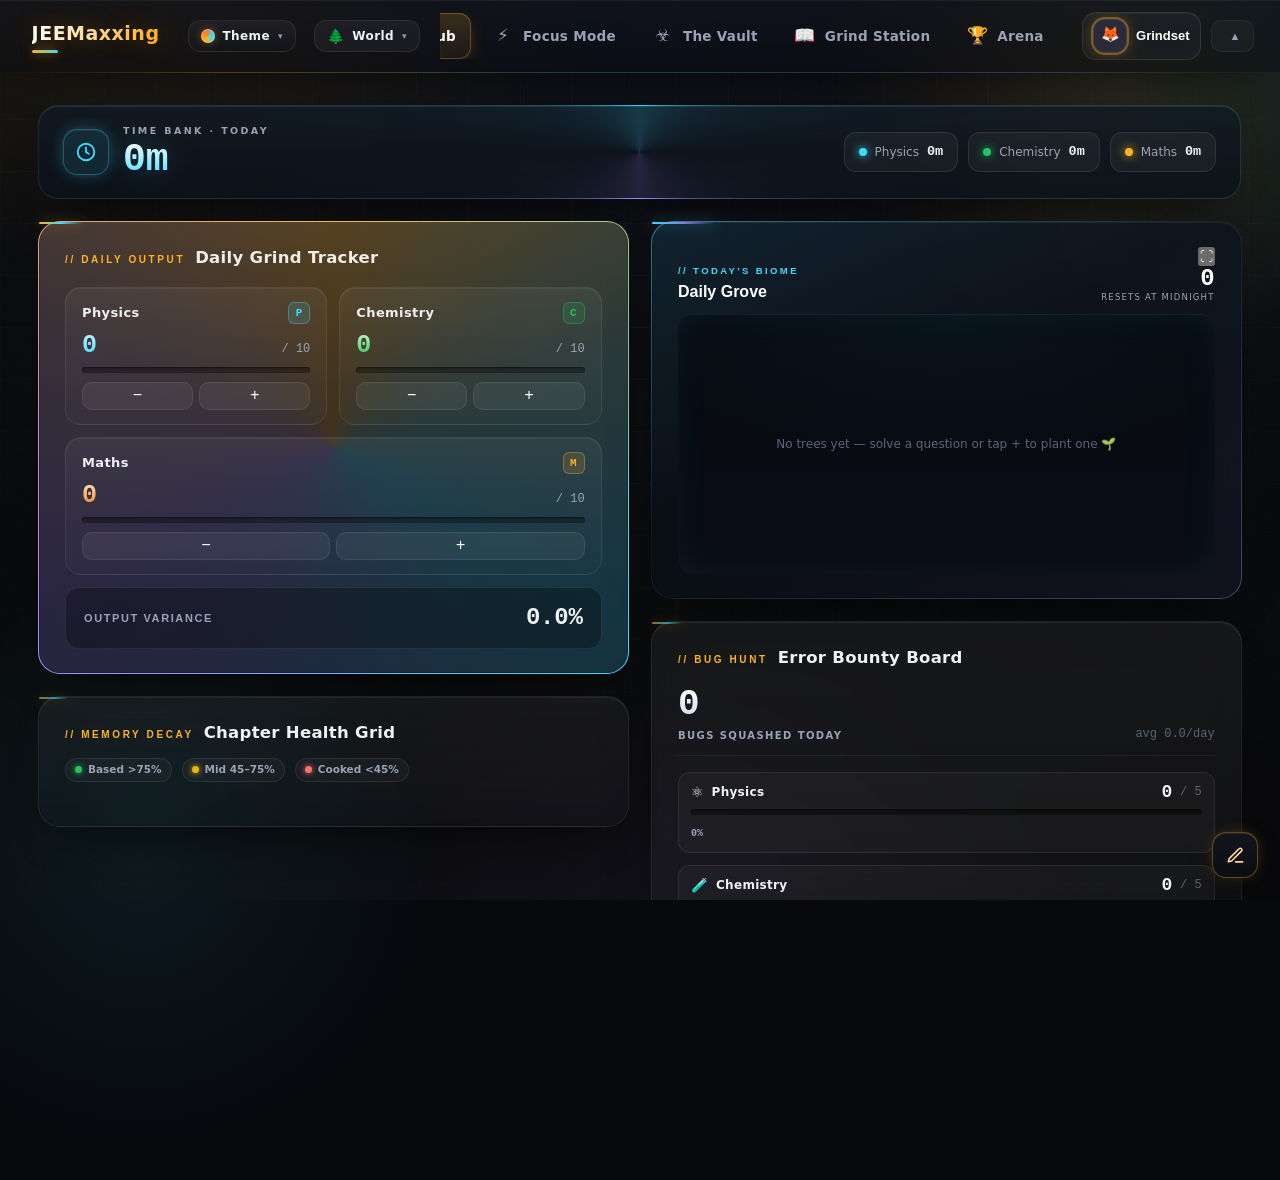
==== commit 59203f2f: "Title: Refactor Growth Island to use embedded full-screen view and optimize Three.js loading Key fea" ====
--- a/index.html
+++ b/index.html
@@ -1247,8 +1247,7 @@
 
 <script src="forest-bg.js" defer></script>
 <script src="forest-island.js" defer></script>
-<script src="forest-island-juice.js" defer></script>
-    <script src="./forest-island-full.js" defer></script>
+<script src="forest-island-full.js" defer></script>
 
 </body>
 </html>
--- a/styles.css
+++ b/styles.css
@@ -6099,3 +6099,60 @@
   border: 1px solid rgba(255,255,255,.10) !important;
   box-shadow: none !important;
 }
+/* ── Forest Lab Overlay ── */
+body.forest-lab-open { overflow: hidden; }
+.forest-lab-overlay {
+  position: fixed; inset: 0; z-index: 1300;
+  opacity: 0; pointer-events: none;
+  transition: opacity .28s ease;
+  background: rgba(5,6,10,.92);
+}
+.forest-lab-overlay.open { opacity: 1; pointer-events: auto; }
+.forest-lab-shell {
+  position: relative; width: 100%; height: 100%;
+}
+.forest-lab-frame {
+  position: absolute; inset: 0; width: 100%; height: 100%;
+  border: 0; display: block; background: #070910;
+  opacity: 0; transition: opacity .35s ease;
+}
+.forest-lab-overlay.loaded .forest-lab-frame { opacity: 1; }
+.forest-lab-loading {
+  position: absolute; inset: 0; display: grid; place-items: center;
+  color: #ffd9a0; font-family: var(--font-display, monospace);
+  letter-spacing: 2px; font-size: 13px; font-weight: 800;
+  background: #070910; transition: opacity .3s ease;
+}
+.forest-lab-overlay.loaded .forest-lab-loading { opacity: 0; pointer-events: none; }
+.forest-lab-actions {
+  position: absolute; top: 14px; right: 14px; z-index: 5;
+  display: flex; gap: 8px;
+}
+.forest-lab-btn {
+  width: 38px; height: 38px; border-radius: 12px;
+  border: 1px solid rgba(255,255,255,.16);
+  background: rgba(8,10,16,.72); color: #e8eefc;
+  font-size: 16px; cursor: pointer; display: grid; place-items: center;
+  backdrop-filter: blur(12px); transition: all .16s ease;
+}
+.forest-lab-btn:hover {
+  border-color: rgba(61,220,255,.55); color: #fff;
+  box-shadow: 0 0 18px rgba(61,220,255,.35); transform: translateY(-1px);
+}
+.fi-expand {
+  appearance: none; border: 1px solid rgba(255,255,255,.14);
+  background: rgba(255,255,255,.05); color: #dbe4ff;
+  width: 28px; height: 28px; border-radius: 9px; cursor: pointer;
+  font-size: 14px; display: grid; place-items: center;
+  margin-bottom: 4px; transition: all .16s ease;
+}
+.fi-expand:hover {
+  border-color: var(--telemetry, #3ddcff); color: #fff;
+  box-shadow: 0 0 14px rgba(61,220,255,.35); transform: translateY(-1px);
+}
+#forest-island-canvas { cursor: pointer; }
+
+/* Hide the old legacy full-screen lab button */
+#fi-expand {
+  display: none !important;
+}
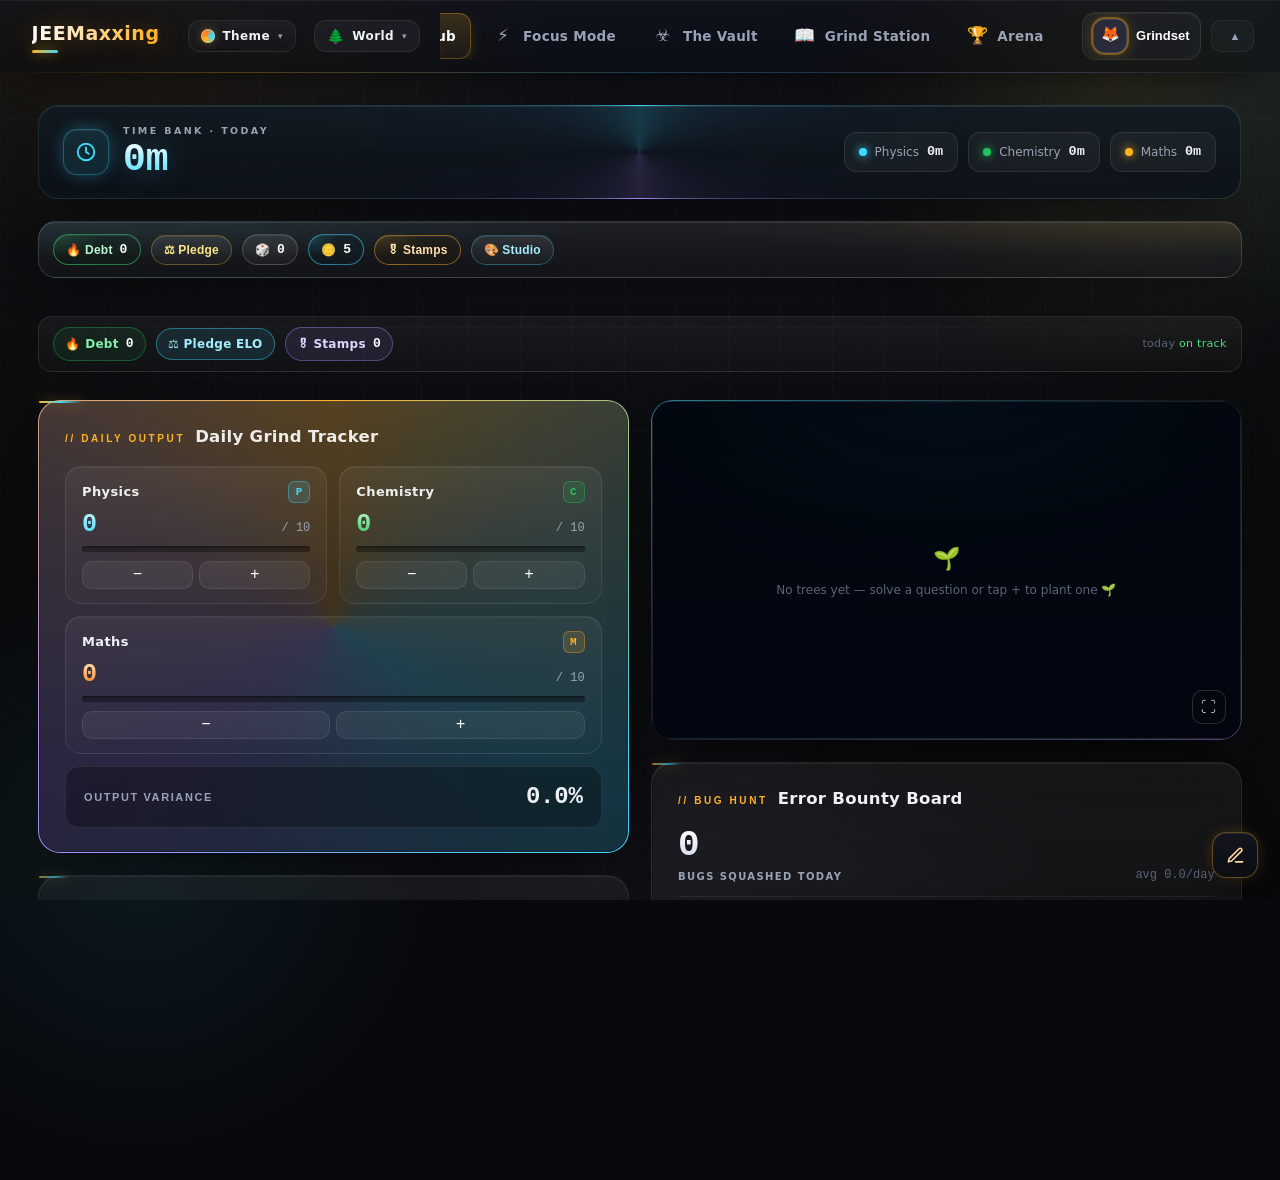
==== commit e2c95e8f: "Add files via upload" ====
--- a/index.html
+++ b/index.html
@@ -159,16 +159,8 @@
                 </div>
 
                 <!-- Momentum Tracker (candlestick engine target) -->
-                <div class="dash-card dash-card-momentum">
-                    <div class="dash-card-head">
-                        <span class="kicker">// TRAJECTORY</span>
-                        <h2 class="box-title">Momentum Tracker</h2>
-                        <p class="box-desc">Friction-inverse yield candles · 5-day projection · cyan line = target lock.</p>
-                    </div>
-                    <div class="graph-display">
-                        <svg id="dynamic-graph" class="graph-svg" viewBox="0 0 360 170" preserveAspectRatio="none"></svg>
-                    </div>
-                </div>
+                        <!-- Daily Grove island mounts here (forest-island.js) -->
+        <div class="dash-card dash-card-momentum"></div>
 
                 <!-- Error Bounty Board (Error Resolution Matrix)
                      #erm-today-total MUST keep its inner <div> — matrix.js does
@@ -1244,10 +1236,17 @@
     ready(boot);
 })();
 </script>
-
+<script src="forest-color-fix.js" defer></script>
 <script src="forest-bg.js" defer></script>
 <script src="forest-island.js" defer></script>
+<script src="forest-island-juice.js" defer></script>
 <script src="forest-island-full.js" defer></script>
+<script src="forest-premium.js" defer></script>
+<script src="forest-growth-shim.js" defer></script>
+<script src="accountability.js" defer></script>
+
+<script src="debt-ledger.js" defer></script>
+<!-- later: collateral.js, stamps.js, fate-roll.js, island-customize.js -->
 
 </body>
 </html>
--- a/styles.css
+++ b/styles.css
@@ -5368,17 +5368,68 @@
 #fb-op::-moz-range-thumb { width: 16px; height: 16px; border: none; border-radius: 50%; background: #fff; box-shadow: 0 0 0 3px rgba(34,197,94,.4); }
 .fb-pop-note { margin-top: 10px; font-size: 10px; color: var(--text-muted,#5b6478); line-height: 1.4; }
 
-/* ── the daily island (inside the old momentum card) ── */
-#forest-island-host { position: relative; display: flex; flex-direction: column; gap: 10px; }
-#forest-island-head { display: flex; align-items: flex-end; justify-content: space-between; gap: 8px; }
-.fi-titlewrap { display: flex; flex-direction: column; gap: 2px; }
-.fi-kicker { font-family: var(--font-display,'Chakra Petch',sans-serif); font-size: 9.5px; font-weight: 700; letter-spacing: 2.4px; color: var(--telemetry,#3ddcff); }
-.fi-title { font-family: var(--font-display,'Chakra Petch',sans-serif); font-size: 16px; font-weight: 700; color: #fff; }
-.fi-right { text-align: right; }
-.fi-count { font-family: var(--font-num,'Space Grotesk',monospace); font-size: 24px; font-weight: 800; color: #fff; line-height: 1; }
-.fi-sub { font-size: 8.5px; letter-spacing: 1.2px; color: var(--text-secondary,#9aa3b5); text-transform: uppercase; }
-#forest-island-canvas { width: 100%; height: 220px; display: block; border-radius: 14px; background: radial-gradient(120% 90% at 50% 0%, rgba(61,220,255,.05), transparent 60%), linear-gradient(180deg, #070910, #0a0d16); box-shadow: inset 0 1px 0 rgba(255,255,255,.05), inset 0 0 60px -40px rgba(61,220,255,.35); }
-.fi-empty { position: absolute; inset: 0; display: flex; align-items: center; justify-content: center; color: var(--text-muted,#5b6478); font-size: 12px; pointer-events: none; text-align: center; padding: 0 16px; }
+/* ── Daily Island: edge-to-edge 3D canvas, no header ── */
+#view-dashboard .dash-card-momentum.island-active {
+  position: relative;
+  padding: 0 !important;
+  overflow: hidden;
+  border-radius: var(--chamfer);
+}
+
+#forest-island-host {
+  position: absolute;
+  inset: 0;
+  display: flex;
+  flex-direction: column;
+}
+
+#forest-island-host .fi-canvas-wrap {
+  position: relative;
+  flex: 1;
+  width: 100%;
+  height: 100%;
+}
+
+#forest-island-canvas {
+  position: absolute;
+  inset: 0;
+  width: 100% !important;
+  height: 100% !important;
+  display: block;
+  border-radius: 0;
+  background: radial-gradient(120% 90% at 50% 0%, rgba(61,220,255,.05), transparent 60%),
+              linear-gradient(180deg, #070910, #0a0d16);
+  box-shadow: none;
+  cursor: pointer;
+  transition: filter .18s ease;
+}
+
+#forest-island-canvas:hover {
+  filter: saturate(1.12) brightness(1.03);
+}
+
+#forest-island-canvas:focus-visible {
+  outline: 2px solid var(--telemetry, #3ddcff);
+  outline-offset: -2px;
+}
+
+#forest-island-host .fi-empty {
+  position: absolute;
+  inset: 0;
+  display: flex;
+  align-items: center;
+  justify-content: center;
+  color: var(--text-muted, #5b6478);
+  font-size: 12px;
+  pointer-events: none;
+  text-align: center;
+  padding: 0 16px;
+}
+
+/* Hide header if it somehow still exists (safety) */
+#forest-island-head {
+  display: none !important;
+}
 /* hide the original momentum content ONLY while the island is mounted,
    without deleting a single node (so a failure restores it cleanly) */
 #view-dashboard .dash-card-momentum.island-active .fi-orig { display: none !important; }
@@ -5432,26 +5483,6 @@
 /* safety: if the island's own hide-rule ever went missing, this guarantees
    the old momentum content stays hidden while the island owns the card */
 #view-dashboard .dash-card-momentum.island-active .fi-orig { display: none !important; }
-
-/* ── 5. Daily-island layout (compact, ungated) — also sets the ZOOM height */
-#forest-island-host { position: relative; display: flex; flex-direction: column; gap: 10px; }
-#forest-island-head { display: flex; align-items: flex-end; justify-content: space-between; gap: 8px; }
-#forest-island-head .fi-titlewrap { display: flex; flex-direction: column; gap: 2px; }
-#forest-island-head .fi-kicker { font-family: var(--font-display,'Chakra Petch',sans-serif); font-size: 9.5px; font-weight: 700; letter-spacing: 2.4px; color: var(--telemetry,#3ddcff); }
-#forest-island-head .fi-title { font-family: var(--font-display,'Chakra Petch',sans-serif); font-size: 16px; font-weight: 700; color: #fff; }
-#forest-island-head .fi-right { text-align: right; }
-#forest-island-head .fi-count { font-family: var(--font-num,'Space Grotesk',monospace); font-size: 24px; font-weight: 800; color: #fff; line-height: 1; }
-#forest-island-head .fi-sub { font-size: 8.5px; letter-spacing: 1.2px; color: var(--text-secondary,#9aa3b5); text-transform: uppercase; }
-/* taller canvas = part of the "zoomed-in" feel */
-#forest-island-canvas {
-  width: 100%; height: 260px; display: block; border-radius: 14px;
-  background: radial-gradient(120% 90% at 50% 0%, rgba(61,220,255,.05), transparent 60%), linear-gradient(180deg, #070910, #0a0d16);
-  box-shadow: inset 0 1px 0 rgba(255,255,255,.05), inset 0 0 60px -40px rgba(61,220,255,.35);
-}
-#forest-island-host .fi-empty {
-  position: absolute; inset: 0; display: flex; align-items: center; justify-content: center;
-  color: var(--text-muted,#5b6478); font-size: 12px; pointer-events: none; text-align: center; padding: 0 16px;
-}
 
 /* ════════════════════════════════════════════════════════════════════════
    LIVING WORLD → UNIFORM GLASS (fix pass). Append-only + reversible.
@@ -5497,9 +5528,11 @@
 body.forest-bg-on #view-dashboard .dash-card-momentum .kicker { color: var(--text-secondary, #9aa3b5) !important; }
 /* subject tiles inside the tracker → uniform glass, no coloured frame */
 body.forest-bg-on #view-dashboard .compact-subject-card {
-   #forest-island-canvas {
-  filter: saturate(1.35) contrast(1.06) brightness(1.02);
-}
+background: rgba(255,255,255,.04) !important;
+border: 1px solid rgba(255,255,255,.10) !important;
+box-shadow: none !important;
+}
+#forest-island-canvas { filter: saturate(1.35) contrast(1.06) brightness(1.02); }
    /* ════════════════════════════════════════════════════════════════════════
 DAILY ISLAND → FULL-SCREEN GROWTH FOREST LAB OVERLAY
 ════════════════════════════════════════════════════════════════════════ */
@@ -6095,10 +6128,6 @@
     display: none;
   }
 }
-  background: rgba(255,255,255,.04) !important;
-  border: 1px solid rgba(255,255,255,.10) !important;
-  box-shadow: none !important;
-}
 /* ── Forest Lab Overlay ── */
 body.forest-lab-open { overflow: hidden; }
 .forest-lab-overlay {
@@ -6156,3 +6185,352 @@
 #fi-expand {
   display: none !important;
 }
+/* ═══ Time Bank card → frosted glass when the Living World wallpaper is ON ═══
+   The card sits outside .dash-grid, so the uniform-glass pass never caught it
+   and it kept its spinning conic edge. This re-asserts the same frosted look
+   the other cards get, and calms the two glow sources (icon + chip dots) so it
+   reads as glass-on-glass like the subject tiles. Inner subject colours (the
+   big number, the tiny dots) are kept on purpose — they match the physics
+   tile's cyan number/glyph. Reversible: delete this block. */
+body.forest-bg-on #view-dashboard .dc-time-card {
+  background: var(--aes-glass, linear-gradient(180deg, rgba(255,255,255,.06), rgba(255,255,255,.022))) !important;
+  border: 1px solid rgba(255,255,255,.12) !important;
+  animation: none !important;                 /* kills the spinning conic edge */
+  -webkit-backdrop-filter: blur(16px) saturate(135%);
+  backdrop-filter: blur(16px) saturate(135%);
+  box-shadow: inset 0 1px 0 rgba(255,255,255,.10), 0 20px 46px -26px rgba(0,0,0,.75) !important;
+}
+body.forest-bg-on #view-dashboard .dc-time-icon { box-shadow: none !important; }      /* drop the cyan glow halo */
+body.forest-bg-on #view-dashboard .dc-time-chip i { box-shadow: none !important; } 
+/* ════════════════════════════════════════════════════════════════════════
+   DAILY GROVE ISLAND — box polish + stable height + working resize +
+   corner-anchored full-screen button. Append-only. Reversible: delete block.
+   ════════════════════════════════════════════════════════════════════════ */
+
+/* hide the legacy iframe button everywhere, just in case */
+#fi-expand { display: none !important; }
+
+/* the card: honor its (resized) height + become a clean flex column */
+#view-dashboard .dash-card-momentum {
+  align-self: stretch !important;          /* override masonry align-self:start */
+  display: flex;
+  flex-direction: column;
+  min-height: 0;
+  overflow: visible;                       /* keep the bento resize handles visible */
+  padding: 16px 16px 14px;                 /* tighter frame → more room for the 3D */
+}
+
+/* if the bento system wraps the card body in a scroll layer, make THAT the
+   flex body (and kill the meaningless scrollbar on a 3D canvas) */
+#view-dashboard .dash-card-momentum > .bento-scroll,
+#view-dashboard .dash-card-momentum > #forest-island-host {
+  flex: 1 1 auto;
+  min-height: 0;
+}
+#view-dashboard .dash-card-momentum > .bento-scroll {
+  display: flex;
+  flex-direction: column;
+  overflow: hidden;
+}
+#view-dashboard .dash-card-momentum .bento-scroll > #forest-island-host {
+  flex: 1 1 auto;
+  min-height: 0;
+}
+
+/* the canvas wrapper = the flexible, clipped 3D frame */
+#forest-island-host .fi-canvas-wrap {
+  position: relative;
+  flex: 1 1 auto;
+  min-height: 200px;                       /* default height when not manually resized */
+  overflow: hidden;                        /* clip the canvas to rounded corners */
+  border-radius: 14px;
+  border: 1px solid rgba(255,255,255,.08);
+  box-shadow: inset 0 0 0 1px rgba(0,0,0,.25), inset 0 22px 44px -30px rgba(61,220,255,.30);
+  background:
+    radial-gradient(120% 90% at 50% 0%, rgba(61,220,255,.05), transparent 60%),
+    linear-gradient(180deg, #070910, #0a0d16);
+}
+
+/* the canvas FILLS the wrapper (no more fixed 260px in normal flow) */
+#forest-island-canvas {
+  position: absolute !important;
+  inset: 0 !important;
+  width: 100% !important;
+  height: 100% !important;
+  display: block;
+  border-radius: 14px;
+}
+#forest-island-canvas:active { transform: none !important; }   /* no shrink-flash on click */
+
+/* nicer empty state */
+#forest-island-host .fi-empty {
+  flex-direction: column;
+  gap: 6px;
+  background: rgba(8,10,16,.30);
+  border-radius: 14px;
+}
+#forest-island-host .fi-empty::before { content: '🌱'; font-size: 22px; filter: saturate(1.2); }
+
+/* full-screen button → glass corner control on the canvas box */
+#fi-full-open-btn {
+  position: absolute;
+  right: 10px;
+  bottom: 10px;
+  z-index: 4;
+  width: 34px;
+  height: 34px;
+  margin: 0;
+  border-radius: 10px;
+  background: rgba(8,10,16,.55);
+  -webkit-backdrop-filter: blur(8px);
+  backdrop-filter: blur(8px);
+  border: 1px solid rgba(255,255,255,.18);
+  color: #e8eefc;
+  font-size: 15px;
+  line-height: 1;
+  box-shadow: 0 6px 18px -8px rgba(0,0,0,.75);
+  opacity: .82;
+  transition: opacity .18s ease, transform .18s ease, border-color .18s ease, box-shadow .18s ease, background .18s ease;
+}
+#fi-full-open-btn:hover {
+  opacity: 1;
+  transform: translateY(-1px);
+  border-color: rgba(61,220,255,.6);
+  color: #fff;
+  background: rgba(61,220,255,.16);
+  box-shadow: 0 0 16px rgba(61,220,255,.45);
+}
+#fi-full-open-btn:active { transform: scale(.94); }/* keep dot colour, drop glow */
+
+/* ════════════════════════════════════════════════════════════════════════
+   ISLAND CARD — hard height lock (kills the wide-screen runaway loop).
+   The canvas + its wrapper get a FIXED height the bento packer can never
+   stretch, so the WebGL buffer is always correct (no black / glitch slab)
+   and the card can't grow past its content on any screen width.
+   Vertical drag-resize is intentionally locked for this card (a 3D view
+   has no sensible vertical crop); horizontal resize still works.
+   ════════════════════════════════════════════════════════════════════════ */
+#view-dashboard .dash-card-momentum {
+  height: auto !important;          /* beats the packer's inline height */
+  align-self: start !important;     /* beats any inline align-self:stretch */
+  overflow: hidden !important;      /* clip any stray tall child */
+}
+#forest-island-host { flex: none !important; height: auto !important; }
+#forest-island-host .fi-canvas-wrap {
+  position: relative !important;
+  flex: none !important;            /* neutralise any flex:1 from earlier rules */
+  height: 260px !important;         /* FIXED — never 100% of a stretched parent */
+  min-height: 0 !important;
+  overflow: hidden;
+  border-radius: 14px;
+}
+#forest-island-canvas {
+  position: absolute !important;
+  inset: 0 !important;
+  width: 100% !important;
+  height: 100% !important;          /* 100% of the fixed 260 wrapper = stable 260 */
+  display: block !important;
+}
+
+/* the single full-screen button → glass control pinned to the canvas corner
+   (it lives in .fi-right, so we anchor it to the card, which is position:relative) */
+#fi-full-open-btn {
+  position: absolute !important;
+  right: 14px !important;
+  bottom: 14px !important;
+  z-index: 4;
+  margin: 0 !important;
+  width: 34px; height: 34px;
+  border-radius: 10px;
+  background: rgba(8,10,16,.55);
+  -webkit-backdrop-filter: blur(8px); backdrop-filter: blur(8px);
+  border: 1px solid rgba(255,255,255,.18);
+  color: #e8eefc; font-size: 15px; line-height: 1;
+  display: grid; place-items: center; cursor: pointer;
+  box-shadow: 0 6px 18px -8px rgba(0,0,0,.75);
+  opacity: .82; transition: opacity .18s, transform .18s, border-color .18s, background .18s;
+}
+#fi-full-open-btn:hover {
+  opacity: 1; transform: translateY(-1px);
+  border-color: rgba(61,220,255,.6); color: #fff;
+  background: rgba(61,220,255,.16); box-shadow: 0 0 16px rgba(61,220,255,.45);
+}
+#fi-expand { display: none !important; }   /* hide the legacy iframe button */
+
+/* ════════════════════════════════════════════════════════════════════════
+   RE-ADD the full-screen explorer CSS that the broken block swallowed.
+   (Harmless duplicates if FIX 1 already restored them — last one wins.)
+   ════════════════════════════════════════════════════════════════════════ */
+body.fi-full-open { overflow: hidden; }
+.fi-full-overlay {
+  position: fixed; inset: 0; z-index: 1300;
+  opacity: 0; pointer-events: none; transition: opacity .28s ease;
+  background: rgba(5,6,10,.92);
+}
+.fi-full-overlay.open { opacity: 1; pointer-events: auto; }
+.fi-full-shell { position: relative; width: 100%; height: 100%; }
+#fi-full-canvas { position: absolute; inset: 0; width: 100%; height: 100%; display: block; touch-action: none; cursor: grab; }
+#fi-full-canvas:active { cursor: grabbing; }
+.fi-full-top {
+  position: absolute; top: 16px; left: 16px; right: 16px; z-index: 5;
+  display: flex; align-items: center; justify-content: space-between; gap: 14px; flex-wrap: wrap;
+  padding: 12px 14px; border-radius: 18px;
+  background: linear-gradient(180deg, rgba(255,255,255,.08), rgba(255,255,255,.03));
+  border: 1px solid rgba(255,255,255,.12);
+  -webkit-backdrop-filter: blur(18px) saturate(150%); backdrop-filter: blur(18px) saturate(150%);
+  box-shadow: 0 18px 50px -20px rgba(0,0,0,.8);
+}
+.fi-full-brand { display: flex; flex-direction: column; gap: 2px; min-width: 140px; }
+.fi-full-kicker { font-family: var(--font-display,'Chakra Petch',sans-serif); font-size: 9.5px; font-weight: 700; letter-spacing: 2.4px; color: var(--telemetry,#3ddcff); }
+.fi-full-title { font-family: var(--font-display,'Chakra Petch',sans-serif); font-size: 18px; font-weight: 800; color: #fff; }
+.fi-full-controls { display: flex; align-items: center; gap: 12px; flex-wrap: wrap; }
+.fi-full-date { display: flex; align-items: center; gap: 8px; color: var(--text-secondary,#9aa3b5); font-size: 12px; font-weight: 700; }
+.fi-full-date input { min-width: 150px; padding: 8px 10px; border-radius: 10px; border: 1px solid rgba(255,255,255,.14); background: rgba(8,10,16,.72); color: #fff; outline: none; color-scheme: dark; }
+.fi-full-periods { display: flex; gap: 8px; flex-wrap: wrap; }
+.fi-full-periods button {
+  appearance: none; border: 1px solid rgba(255,255,255,.14); background: rgba(255,255,255,.05);
+  color: var(--text-secondary,#9aa3b5); border-radius: 999px; padding: 8px 12px;
+  font: inherit; font-size: 11px; font-weight: 800; letter-spacing: .8px; cursor: pointer; transition: all .16s ease;
+}
+.fi-full-periods button:hover { color: #fff; border-color: rgba(61,220,255,.45); box-shadow: 0 0 16px rgba(61,220,255,.18); transform: translateY(-1px); }
+.fi-full-periods button.active { color: #081014; background: linear-gradient(100deg, var(--telemetry,#3ddcff), #78e6ff); border-color: transparent; box-shadow: 0 0 22px rgba(61,220,255,.35); }
+.fi-full-top-actions { display: flex; align-items: center; gap: 8px; }
+.fi-full-icon-btn {
+  width: 38px; height: 38px; border-radius: 12px; border: 1px solid rgba(255,255,255,.16);
+  background: rgba(8,10,16,.72); color: #e8eefc; font-size: 16px; cursor: pointer;
+  display: grid; place-items: center; transition: all .16s ease;
+}
+.fi-full-icon-btn:hover { border-color: rgba(61,220,255,.55); color: #fff; box-shadow: 0 0 18px rgba(61,220,255,.35); transform: translateY(-1px); }
+.fi-full-side {
+  position: absolute; top: 96px; right: 16px; bottom: 16px; width: 290px; z-index: 5;
+  border-radius: 20px; overflow: hidden; transition: transform .28s ease, opacity .28s ease;
+  background: linear-gradient(180deg, rgba(255,255,255,.08), rgba(255,255,255,.03));
+  border: 1px solid rgba(255,255,255,.12);
+  -webkit-backdrop-filter: blur(18px) saturate(150%); backdrop-filter: blur(18px) saturate(150%);
+  box-shadow: 0 18px 50px -20px rgba(0,0,0,.8);
+}
+.fi-full-side-inner { height: 100%; overflow: auto; padding: 16px; display: flex; flex-direction: column; gap: 14px; }
+.fi-full-stat-hero { text-align: center; padding: 14px 10px; border-radius: 16px; background: rgba(255,255,255,.04); border: 1px solid rgba(255,255,255,.08); }
+.fi-full-stat-value { font-family: var(--font-num,'Space Grotesk',monospace); font-size: 42px; font-weight: 800; line-height: 1; color: #fff; }
+.fi-full-stat-label { margin-top: 8px; font-size: 10px; letter-spacing: 1.8px; text-transform: uppercase; color: var(--text-secondary,#9aa3b5); font-weight: 800; }
+.fi-full-stat-grid { display: grid; grid-template-columns: 1fr 1fr; gap: 10px; }
+.fi-full-stat-grid > div { padding: 12px; border-radius: 14px; background: rgba(255,255,255,.04); border: 1px solid rgba(255,255,255,.08); }
+.fi-full-stat-grid b { display: block; font-family: var(--font-num,'Space Grotesk',monospace); font-size: 22px; color: #fff; margin-bottom: 6px; }
+.fi-full-stat-grid span { font-size: 9.5px; letter-spacing: 1.4px; text-transform: uppercase; color: var(--text-secondary,#9aa3b5); font-weight: 800; }
+.fi-full-subject { display: grid; grid-template-columns: 70px 1fr 34px; align-items: center; gap: 10px; padding: 10px 12px; border-radius: 14px; background: rgba(255,255,255,.04); border: 1px solid rgba(255,255,255,.08); }
+.fi-full-subject span { font-size: 12px; font-weight: 700; color: var(--text-primary,#eef1f6); }
+.fi-full-subject b { text-align: right; font-family: var(--font-num,'Space Grotesk',monospace); color: #fff; }
+.fi-full-bar { height: 8px; border-radius: 999px; background: rgba(255,255,255,.08); overflow: hidden; }
+.fi-full-bar i { display: block; height: 100%; width: 0%; border-radius: 999px; transition: width .35s ease; }
+.fi-full-subject[data-subject="physics"] .fi-full-bar i { background: linear-gradient(90deg,#3ddcff,#3b82f6); }
+.fi-full-subject[data-subject="chemistry"] .fi-full-bar i { background: linear-gradient(90deg,#2dd4bf,#22c55e); }
+.fi-full-subject[data-subject="maths"] .fi-full-bar i { background: linear-gradient(90deg,#ffb224,#ff7a1a); }
+.fi-full-hint { margin-top: auto; padding: 10px 12px; border-radius: 12px; background: rgba(255,255,255,.03); border: 1px solid rgba(255,255,255,.07); color: var(--text-muted,#5b6478); font-size: 11px; line-height: 1.5; }
+.fi-full-side-toggle {
+  position: absolute; right: 16px; bottom: 16px; z-index: 6; width: 52px; height: 52px;
+  border-radius: 16px; border: 1px solid rgba(255,255,255,.16); background: rgba(8,10,16,.82);
+  color: #fff; font-size: 20px; cursor: pointer; display: none; place-items: center;
+  box-shadow: 0 18px 40px -18px rgba(0,0,0,.9);
+}
+.fi-full-loading {
+  position: absolute; inset: 0; z-index: 8; display: grid; place-items: center;
+  background: rgba(5,6,10,.82); color: #ffd9a0;
+  font-family: var(--font-display,'Chakra Petch',sans-serif); letter-spacing: 2px; font-size: 13px; font-weight: 800;
+  opacity: 0; pointer-events: none; transition: opacity .2s ease;
+}
+.fi-full-loading.visible { opacity: 1; pointer-events: auto; }
+@media (max-width: 900px) {
+  .fi-full-top { top: 10px; left: 10px; right: 10px; padding: 10px 12px; }
+  .fi-full-side { top: auto; bottom: 84px; right: 10px; left: 10px; width: auto; max-height: 44vh; transform: translateY(18px); opacity: 0; pointer-events: none; }
+  .fi-full-side.open { transform: none; opacity: 1; pointer-events: auto; }
+  .fi-full-side-toggle { display: grid; }
+  .fi-full-hint { display: none; }
+}
+/* ════════════════════════════════════════════════════════════════════════
+   TOP-BAR COLLAPSED → top clearance for iPad / tablet status bar.
+   Collapsed, the icon-only top bar puts its icons ~27px from the top
+   edge, exactly where the iPadOS status / notification bar sits — so the
+   chrome blurs the icons. We drop the collapsed bar by a blank band equal
+   to HALF the collapsed bar height; the OS chrome then overlaps empty
+   backdrop instead of the icons.
+   Gated to touch devices (pointer: coarse) so a *desktop* collapse still
+   reclaims vertical space the way collapsing is supposed to (otherwise
+   collapsed would oddly become taller than expanded on a monitor).
+   Append-only + reversible: delete this block to remove the clearance.
+   ════════════════════════════════════════════════════════════════════════ */
+@media (pointer: coarse) {
+  /* blank band above the collapsed top bar = half its height */
+  #sidebar.collapsed,
+  .sidebar.collapsed {
+    margin-top: calc(var(--topbar-h-collapsed, 54px) / 2) !important;
+  }
+  /* slide the band in/out together with the height change (no jump) */
+  #sidebar, .sidebar {
+    transition:
+      height   .32s cubic-bezier(.25,1,.5,1),
+      width    .35s cubic-bezier(.25,1,.5,1),
+      margin-top .32s cubic-bezier(.25,1,.5,1) !important;
+  }
+
+  /* OPTIONAL — Apple-blessed alternative that auto-matches the real status
+     bar height (and adapts to orientation / notch). Swap the margin-top
+     line above for this one if you'd rather track the OS inset exactly:
+       margin-top: env(safe-area-inset-top, 20px) !important;
+  */
+}
+/* ════════════════════════════════════════════════════════════════════════
+   DAILY GROVE CARD — kill the vertical runaway + the "island at the bottom"
+   stack. The old Momentum tracker was surviving the hide (bento nested it
+   one level too deep) and sitting ON TOP of the island, and its height was
+   what made the resize handle grow instead of shrink. This block:
+     1. hides the old tracker by descendant (works at any nesting depth),
+     2. dissolves the .bento-scroll wrapper so it can't hold space open,
+     3. pins the island to FILL the card (absolute) so nothing can push it
+        down, and the card's flow-content height drops to ~0 → the resize
+        handle finally tracks 1:1 with no min-content floor fighting it.
+   Append-only + reversible: delete this block to undo. Does NOT clip the
+   card (so the bento resize handles stay clickable).
+   ════════════════════════════════════════════════════════════════════════ */
+
+/* 1. hide the original Momentum content wherever bento buried it -------- */
+#view-dashboard .dash-card-momentum.island-active .dash-card-head,
+#view-dashboard .dash-card-momentum.island-active .graph-display,
+#view-dashboard .dash-card-momentum.island-active #dynamic-graph,
+#view-dashboard .dash-card-momentum.island-active .dc-mom-legend,
+#view-dashboard .dash-card-momentum.island-active .fi-orig {
+  display: none !important;
+}
+
+/* 2. dissolve the wrapper the layout system put around the card body ---- */
+#view-dashboard .dash-card-momentum .bento-scroll { display: contents !important; }
+#view-dashboard .dash-card-momentum > .bento-scroll:empty { display: none !important; }
+
+/* 3. card = positioning context + a sane default height ----------------- */
+#view-dashboard .dash-card-momentum {
+  position: relative !important;
+  min-height: 340px;          /* ← THE ONE KNOB: the un-resized "normal" height */
+}
+
+/* island fills the whole card → can never be pushed down ---------------- */
+#view-dashboard .dash-card-momentum #forest-island-host {
+  position: absolute !important;
+  inset: 0 !important;        /* fills the padding box; anchored to the card */
+  display: flex !important;
+  flex-direction: column !important;
+  margin: 0 !important;
+}
+/* the canvas wrapper takes all the space under the header --------------- */
+#view-dashboard .dash-card-momentum #forest-island-host .fi-canvas-wrap {
+  position: relative !important;
+  flex: 1 1 auto !important;
+  min-height: 0 !important;   /* lets it shrink below its content → handle works */
+  height: auto !important;    /* kills any leftover fixed 260px */
+}
+/* canvas + empty-state fill that wrapper -------------------------------- */
+#view-dashboard .dash-card-momentum #forest-island-canvas,
+#view-dashboard .dash-card-momentum #forest-island-host .fi-empty {
+  position: absolute !important;
+  inset: 0 !important;
+  width: 100% !important;
+  height: 100% !important;
+}
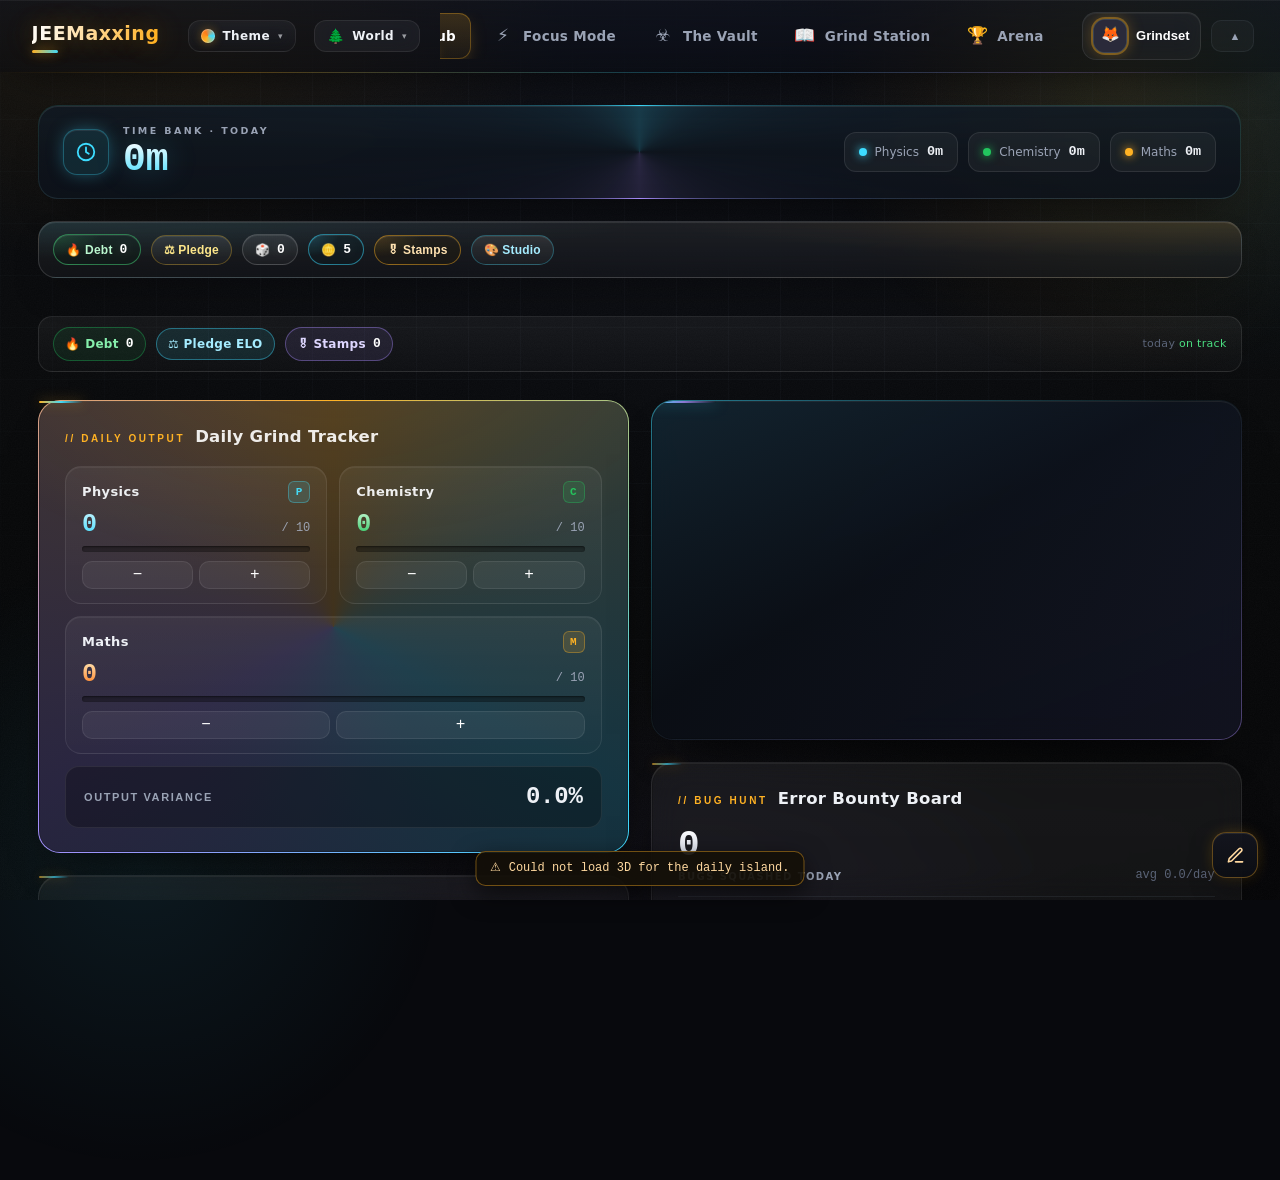
==== commit 9740385a: "Add files via upload" ====
--- a/index.html
+++ b/index.html
@@ -1236,15 +1236,17 @@
     ready(boot);
 })();
 </script>
+
 <script src="forest-color-fix.js" defer></script>
 <script src="forest-bg.js" defer></script>
 <script src="forest-island.js" defer></script>
-<script src="forest-island-juice.js" defer></script>
+<script src="forest-cosmetics-engine.js" defer></script>
 <script src="forest-island-full.js" defer></script>
 <script src="forest-premium.js" defer></script>
 <script src="forest-growth-shim.js" defer></script>
 <script src="accountability.js" defer></script>
 
+
 <script src="debt-ledger.js" defer></script>
 <!-- later: collateral.js, stamps.js, fate-roll.js, island-customize.js -->
 
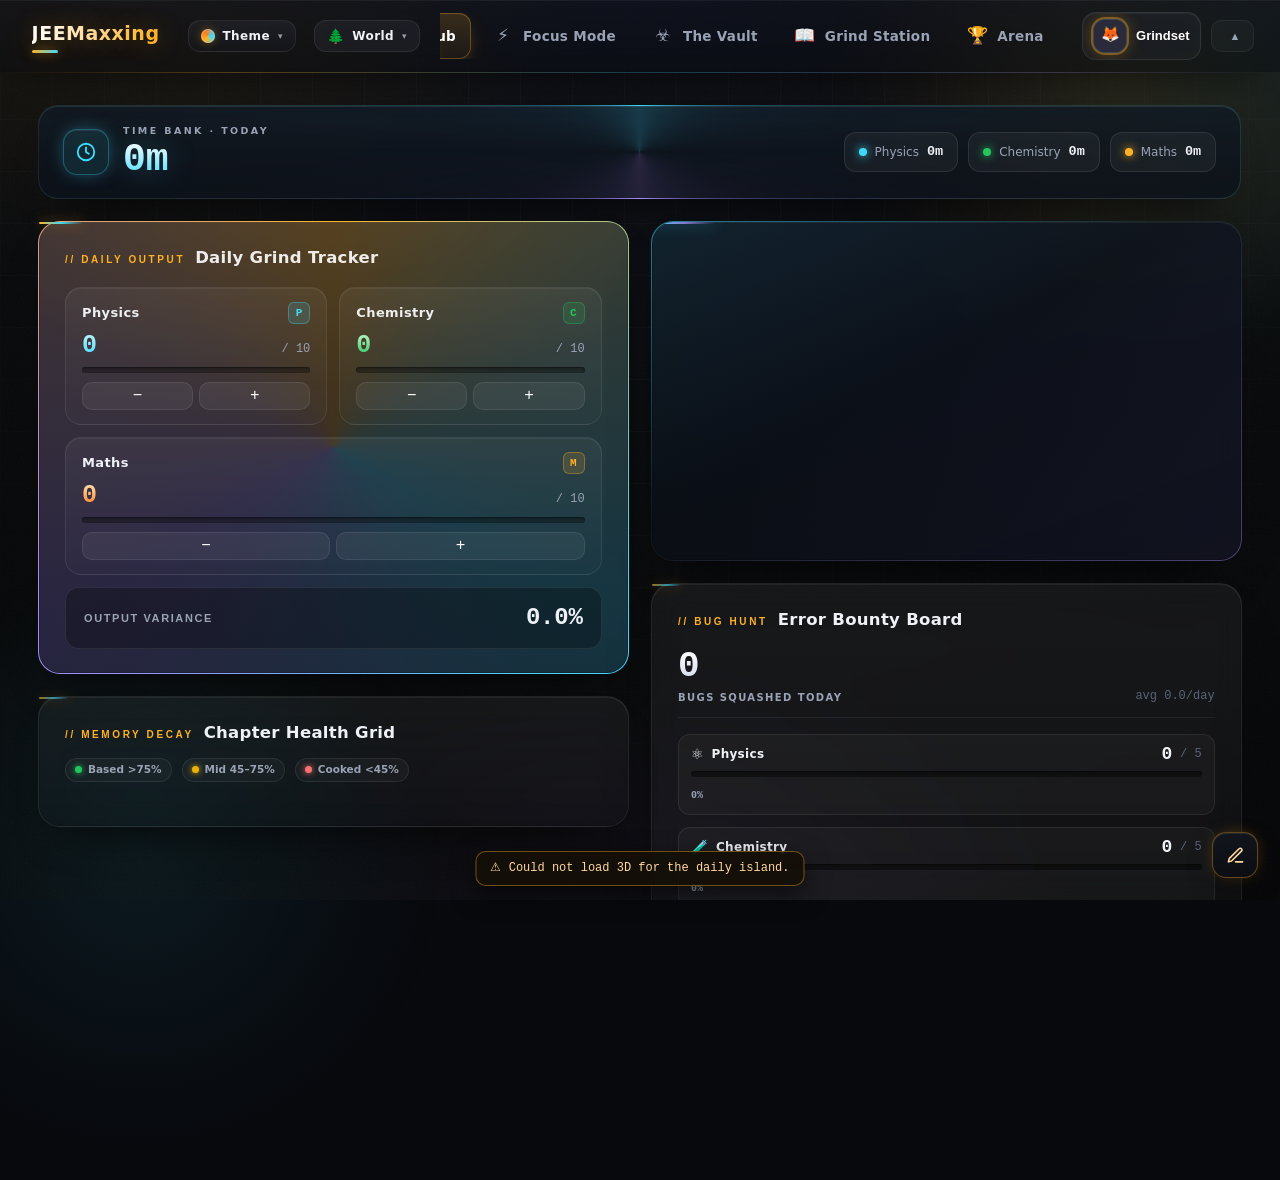
==== commit 130d4dbc: "Add files via upload" ====
--- a/index.html
+++ b/index.html
@@ -1237,18 +1237,9 @@
 })();
 </script>
 
-<script src="forest-color-fix.js" defer></script>
 <script src="forest-bg.js" defer></script>
 <script src="forest-island.js" defer></script>
-<script src="forest-cosmetics-engine.js" defer></script>
 <script src="forest-island-full.js" defer></script>
-<script src="forest-premium.js" defer></script>
-<script src="forest-growth-shim.js" defer></script>
-<script src="accountability.js" defer></script>
-
-
-<script src="debt-ledger.js" defer></script>
-<!-- later: collateral.js, stamps.js, fate-roll.js, island-customize.js -->
 
 </body>
 </html>
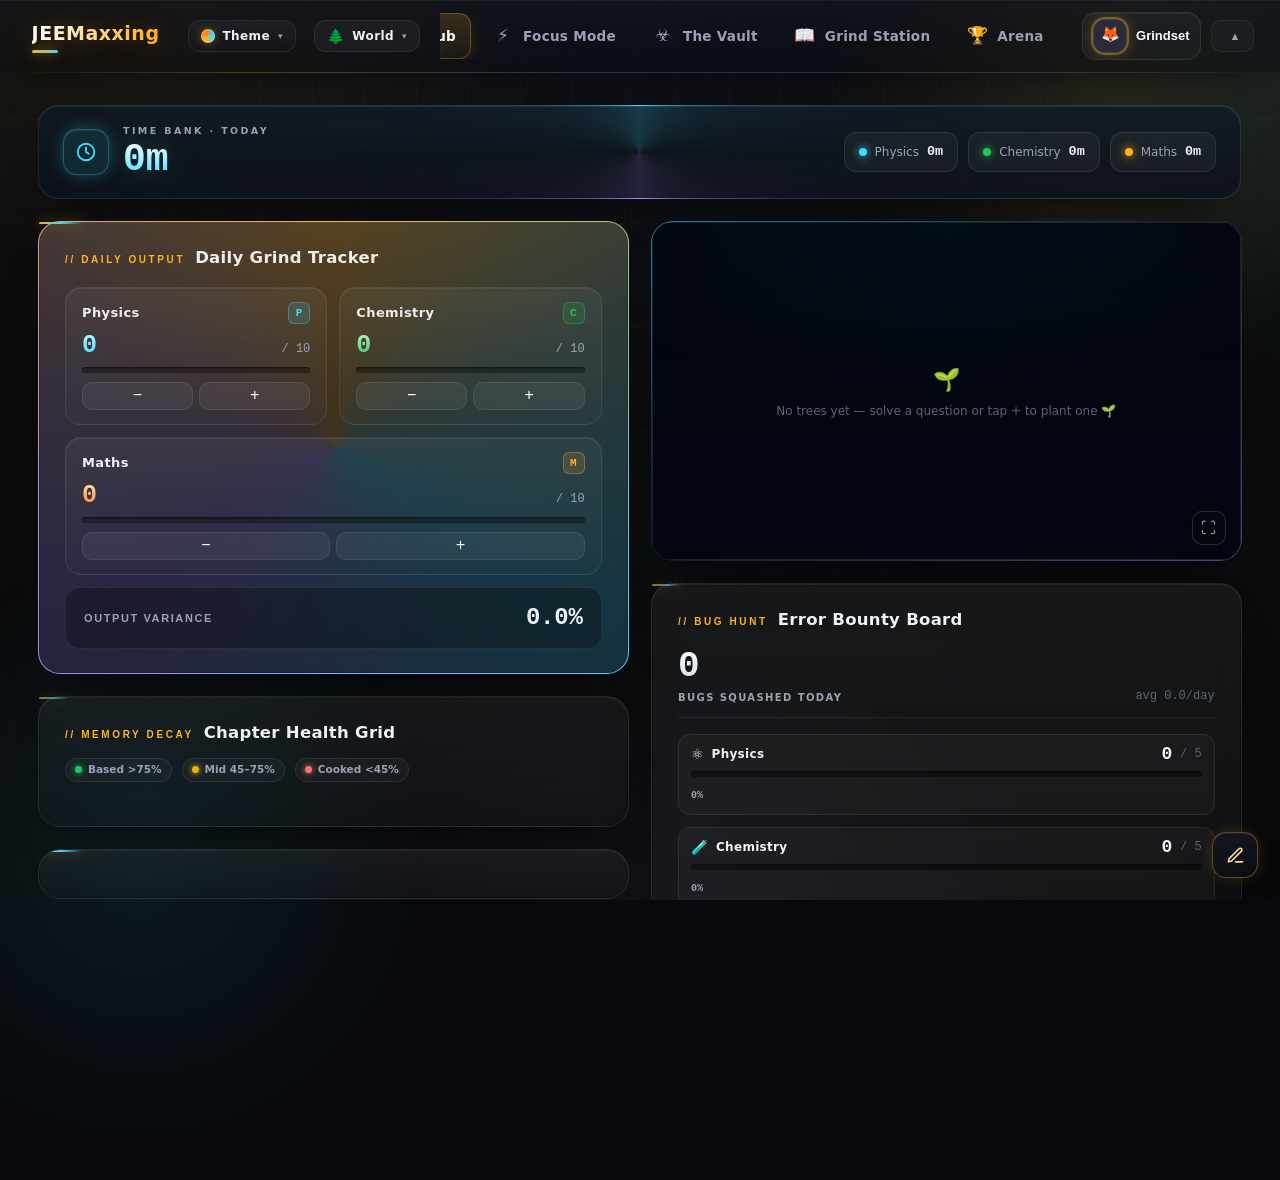
==== commit fd9a332a: "accountability" ====
--- a/index.html
+++ b/index.html
@@ -235,8 +235,20 @@
                     <div id="chapter-decay-grid"></div>
                 </div>
 
+                <!-- ═══ RISK & ACCOUNTABILITY DESK ═══ -->
+                <div class="dash-card dash-card-accountability" id="accountability-desk">
+                  <!-- Rendered by AccountabilityEngine.renderDesk() -->
+                </div>
+
             </div>
         </section>
+
+        <!-- ═══ SETTLEMENT RECEIPT MODAL ═══ -->
+        <div class="modal-overlay" id="settlement-receipt-modal" style="display:none;">
+          <div class="modal-content settlement-receipt-card" id="settlement-receipt-content">
+            <!-- Filled by AccountabilityEngine.showSettlementReceipt() -->
+          </div>
+        </div>
 
         <!-- ═══════════════════════════════════════════
              VIEW · POMODORO (LOCK-IN MODE)
@@ -909,7 +921,7 @@
     const BP2 = 1101;                     // mirrors the themed 2-col ↔ 1-col breakpoint
     const V_MIN = 140, V_MAX = 1600;
     const COLS = 12;
-    const IDS = ['tracker', 'momentum', 'bounty', 'decay'];
+    const IDS = ['tracker', 'momentum', 'bounty', 'decay', 'accountability'];
 
     const wide     = () => window.matchMedia(`(min-width: ${BP}px)`).matches;
     const twoCol   = () => window.matchMedia(`(min-width: ${BP2}px)`).matches;
@@ -972,6 +984,7 @@
             try { if (typeof window.renderGraph === 'function') window.renderGraph(); } catch (e) {}
             try { if (typeof window.renderMomentumCandles === 'function') window.renderMomentumCandles(); } catch (e) {}
             try { if (typeof window.renderChapterDecayGrid === 'function') window.renderChapterDecayGrid(); } catch (e) {}
+            try { if (typeof window.__accountability !== 'undefined' && typeof window.__accountability.renderDesk === 'function') window.__accountability.renderDesk(); } catch (e) {}
             scheduleRelayout();
         }, 180);
     }
--- a/styles.css
+++ b/styles.css
@@ -6534,3 +6534,172 @@
   width: 100% !important;
   height: 100% !important;
 }
+
+/* ════════════════════════════════════════════════════════════════════════
+ACCOUNTABILITY ENGINE v2 — Risk & Accountability Desk
+════════════════════════════════════════════════════════════════════════ */
+.dash-card-accountability { grid-column: span 12; min-width: 0; overflow: hidden; }
+
+/* ── Size-aware inner layout ── */
+.acct-desk-inner { display: flex; flex-direction: column; gap: 14px; min-width: 0; }
+.acct-collateral { min-width: 0; }
+.acct-open-form { min-width: 0; }
+
+/* ── Top row: debt status ── */
+.acct-top-row {
+  display: flex; align-items: center; gap: 12px; flex-wrap: wrap;
+}
+.acct-debt-status {
+  display: flex; align-items: center; gap: 8px;
+  padding: 6px 14px; border-radius: 10px;
+  background: rgba(255,255,255,0.04);
+  border: 1px solid var(--tier-color, #22c55e);
+  box-shadow: 0 0 12px -4px var(--tier-color, #22c55e);
+}
+.acct-tier-badge {
+  font-family: var(--font-display); font-size: 10px; font-weight: 800;
+  letter-spacing: 1.6px; text-transform: uppercase;
+  color: var(--tier-color, #22c55e);
+}
+.acct-debt-total {
+  font-family: var(--font-num); font-size: 22px; font-weight: 800; color: #fff;
+}
+.acct-shields { font-size: 13px; opacity: 0.85; }
+.acct-debt-chips { display: flex; gap: 6px; flex-wrap: wrap; }
+.acct-chip {
+  font-family: var(--font-num); font-size: 11px; font-weight: 700;
+  padding: 3px 9px; border-radius: 7px;
+  background: rgba(255,255,255,0.04);
+  border: 1px solid var(--chip-c, #22c55e);
+  color: var(--chip-c, #22c55e);
+}
+.acct-overtime { font-size: 12px; color: #f97316; font-weight: 700; }
+.acct-interest-warn {
+  font-size: 10px; color: #f59e0b; font-style: italic;
+  padding: 2px 8px; border-radius: 6px;
+  background: rgba(245,158,11,0.08); border: 1px solid rgba(245,158,11,0.2);
+}
+.acct-risk-score {
+  margin-left: auto; font-family: var(--font-num);
+  font-size: 11px; font-weight: 800; letter-spacing: 1px;
+}
+
+/* ── Bottom row: collateral ── */
+.acct-bottom-row { display: flex; gap: 14px; flex-wrap: wrap; }
+.acct-collateral {
+  flex: 1; min-width: 260px; padding: 14px 16px; border-radius: 12px;
+  background: rgba(255,255,255,0.03); border: 1px solid rgba(255,255,255,0.08);
+}
+.acct-collateral.active { border-color: rgba(167,139,250,0.4); }
+.acct-collateral.disabled { opacity: 0.6; }
+.acct-collateral-head {
+  display: flex; align-items: center; gap: 8px;
+  font-family: var(--font-display); font-size: 13px; font-weight: 700;
+  margin-bottom: 10px;
+}
+.acct-lock-icon { font-size: 16px; }
+.acct-collateral-subj { color: #a78bfa; }
+.acct-collateral-stake {
+  margin-left: auto; font-family: var(--font-num);
+  font-size: 12px; color: var(--text-secondary);
+}
+.acct-collateral-body { display: flex; flex-direction: column; gap: 8px; }
+.acct-escrow-row {
+  display: flex; justify-content: space-between; font-size: 12px; color: var(--text-secondary);
+}
+.acct-escrow-val { font-family: var(--font-num); font-weight: 700; color: #a78bfa; }
+.acct-escrow-bar {
+  height: 6px; border-radius: 99px; background: rgba(255,255,255,0.06); overflow: hidden;
+}
+.acct-escrow-fill {
+  height: 100%; border-radius: 99px;
+  background: linear-gradient(90deg, #a78bfa, #c084fc);
+  transition: width 0.4s ease;
+}
+.acct-stretch-row {
+  display: flex; justify-content: space-between; font-size: 11px; color: var(--text-muted);
+}
+.acct-pace { font-size: 12px; font-weight: 600; }
+.acct-collateral-condition {
+  margin-top: 8px; font-size: 10px; color: var(--glow-red);
+  padding: 4px 8px; border-radius: 6px;
+  background: rgba(248,113,113,0.06); border: 1px solid rgba(248,113,113,0.15);
+}
+.acct-collateral-locked {
+  font-size: 12px; color: var(--text-muted); padding: 8px 0;
+}
+
+/* ── Collateral opener form ── */
+.acct-open-form { display: flex; flex-direction: column; gap: 10px; }
+.acct-select {
+  background: rgba(255,255,255,0.05); border: 1px solid rgba(255,255,255,0.12);
+  color: #fff; padding: 8px 12px; border-radius: 8px; font-size: 13px;
+}
+.acct-stake-row { display: flex; align-items: center; gap: 10px; }
+.acct-slider { flex: 1; accent-color: #a78bfa; }
+.acct-stake-val {
+  font-family: var(--font-num); font-size: 16px; font-weight: 800;
+  color: #a78bfa; min-width: 30px; text-align: center;
+}
+.acct-bonus-preview { font-size: 11px; color: var(--text-secondary); }
+.acct-open-btn { width: 100%; }
+
+/* ── Ledger ── */
+.acct-ledger-toggle {
+  font-size: 11px; color: var(--text-muted); cursor: pointer;
+  user-select: none; transition: color 0.15s;
+}
+.acct-ledger-toggle:hover { color: var(--text-secondary); }
+.acct-ledger {
+  padding: 10px 12px; border-radius: 10px;
+  background: rgba(0,0,0,0.2); border: 1px solid rgba(255,255,255,0.05);
+  max-height: 180px; overflow-y: auto;
+}
+.acct-note { font-size: 11px; color: var(--text-secondary); padding: 3px 0; border-bottom: 1px solid rgba(255,255,255,0.03); }
+.acct-history-summary {
+  margin-top: 8px; font-size: 10px; color: var(--text-muted);
+  font-family: var(--font-num);
+}
+
+/* ── Escrow toast ── */
+.acct-escrow-toast {
+  display: inline-flex; align-items: center; gap: 6px;
+  margin-top: 8px; padding: 6px 14px; border-radius: 99px;
+  background: rgba(167,139,250,0.15); border: 1px solid rgba(167,139,250,0.4);
+  color: #c4b5fd; font-family: var(--font-num); font-size: 12px; font-weight: 700;
+  animation: acctToastIn 0.3s ease, acctToastOut 0.3s ease 2.7s forwards;
+}
+@keyframes acctToastIn { from { opacity: 0; transform: translateY(8px); } to { opacity: 1; transform: none; } }
+@keyframes acctToastOut { to { opacity: 0; transform: translateY(-6px); } }
+
+/* ── Settlement receipt modal ── */
+.settlement-receipt-card { width: 440px; max-width: 92vw; }
+.settlement-receipt-card h2 {
+  font-family: var(--font-display); font-size: 18px; margin-bottom: 4px;
+}
+.receipt-date { font-size: 12px; color: var(--text-muted); margin-bottom: 14px; }
+.receipt-row {
+  display: flex; align-items: center; gap: 10px;
+  padding: 8px 0; border-bottom: 1px solid rgba(255,255,255,0.05);
+  font-size: 13px;
+}
+.receipt-subj { font-weight: 700; min-width: 80px; }
+.receipt-nums { font-family: var(--font-num); color: var(--text-secondary); min-width: 60px; }
+.receipt-detail { font-size: 11px; color: var(--text-muted); }
+.receipt-total {
+  margin-top: 12px; font-family: var(--font-num); font-size: 15px; font-weight: 800;
+}
+.receipt-collateral {
+  margin-top: 10px; padding: 10px 14px; border-radius: 10px; font-size: 13px; font-weight: 600;
+}
+.receipt-collateral.won { background: rgba(34,197,94,0.1); border: 1px solid rgba(34,197,94,0.3); color: #4ade80; }
+.receipt-collateral.lost { background: rgba(248,113,113,0.1); border: 1px solid rgba(248,113,113,0.3); color: #f87171; }
+.receipt-extra { font-size: 12px; color: var(--text-secondary); margin-top: 6px; }
+.receipt-ack { width: 100%; margin-top: 16px; }
+
+/* ── Responsive ── */
+@media (max-width: 640px) {
+  .acct-top-row { flex-direction: column; align-items: flex-start; }
+  .acct-risk-score { margin-left: 0; }
+  .acct-collateral { min-width: 100%; }
+}
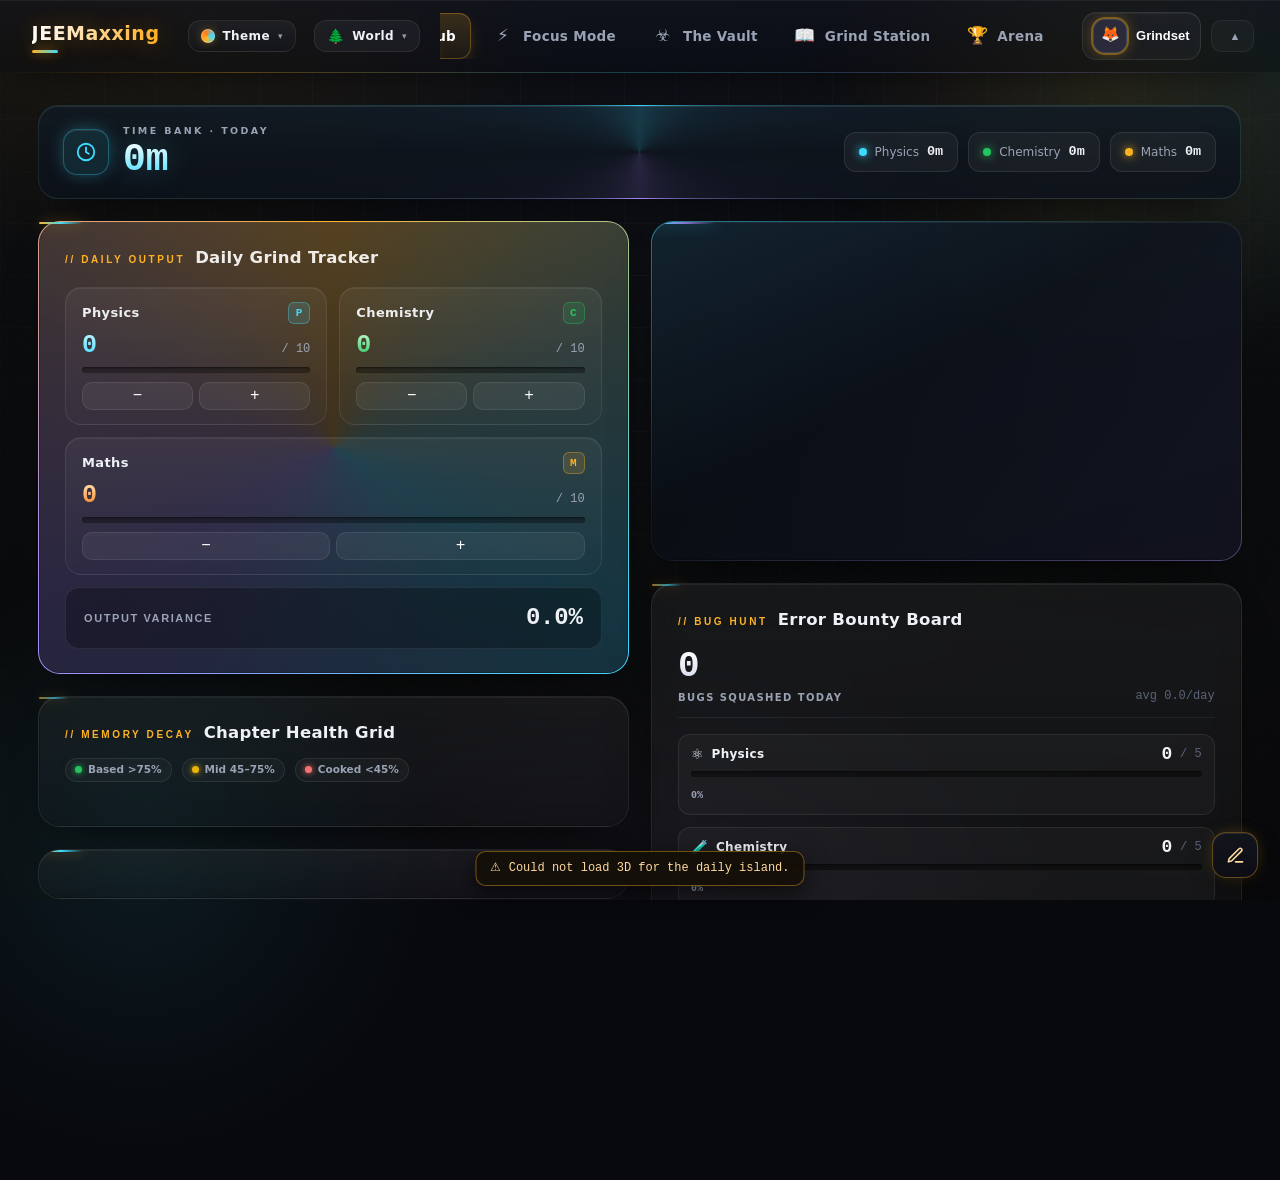
==== commit 226904c6: "accountabilitnewy" ====
--- a/index.html
+++ b/index.html
@@ -199,6 +199,7 @@
                                     <span class="erm-subj-count" id="erm-chem-val">0</span>
                                     <span class="erm-subj-target" id="erm-chem-tgt">/ 5</span>
                                 </div>
+                                
                                 <div class="erm-track"><div class="erm-fill" id="erm-chem-bar" style="width:0%"></div></div>
                                 <span class="erm-pct" id="erm-chem-pct">0%</span>
                             </div>
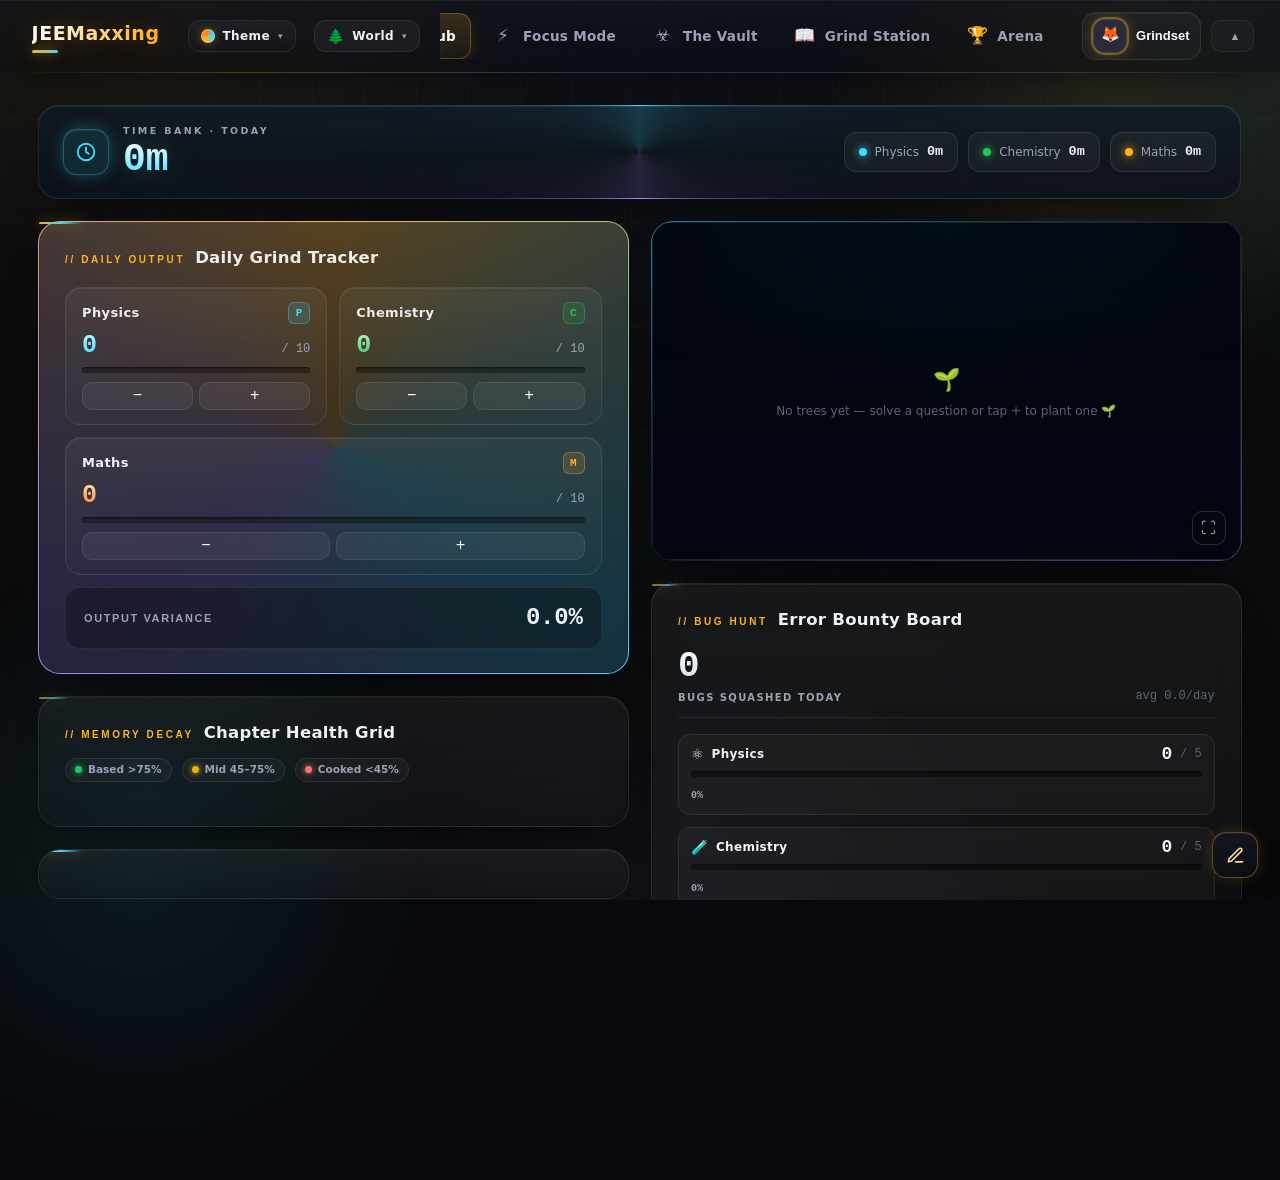
==== commit 75f95d18: "Deload Dayssss" ====
--- a/index.html
+++ b/index.html
@@ -590,6 +590,37 @@
     </div>
 </div>
 
+<!-- Post-23:00 Night Guard Modal (Tier 3: uninterruptible, long-press 3s override) -->
+<div id="nightguard-modal" class="modal-overlay" style="display:none">
+    <div class="modal-content nightguard-card">
+        <div class="nightguard-icon">🛌</div>
+        <h2 id="nightguard-title">Begin Recovery?</h2>
+        <p id="nightguard-message">You are not learning. You are reinforcing noise. Save your hours.</p>
+        <div class="nightguard-actions">
+            <button id="nightguard-override-btn" class="btn btn-ghost"
+                    onmousedown="window._nightguardOverrideStart=Date.now()"
+                    onmouseup="window._nightguardOverrideEnd=Date.now();if(Date.now()-window._nightguardOverrideStart>=3000){window.__nightGuard.recordOverride();document.getElementById('nightguard-modal').style.display='none';document.body.classList.remove('nightguard-tint');}else{document.getElementById('nightguard-override-btn').textContent='Hold for 3s to override';setTimeout(()=>{document.getElementById('nightguard-override-btn').textContent='Hold for 3s to override'},1000)}"
+                    onmouseleave="window._nightguardOverrideStart=null"
+                    ontouchstart="window._nightguardOverrideStart=Date.now()"
+                    ontouchend="window._nightguardOverrideEnd=Date.now();if(Date.now()-window._nightguardOverrideStart>=3000){window.__nightGuard.recordOverride();document.getElementById('nightguard-modal').style.display='none';document.body.classList.remove('nightguard-tint');}else{document.getElementById('nightguard-override-btn').textContent='Hold for 3s to override';setTimeout(()=>{document.getElementById('nightguard-override-btn').textContent='Hold for 3s to override'},1000)}">
+                Hold for 3s to override
+            </button>
+            <button class="btn btn-primary" onclick="window.location.reload()">End Session</button>
+        </div>
+    </div>
+    <style>
+        .nightguard-card { background: linear-gradient(135deg, #0a0a2e 0%, #1a0a2e 100%); border: 1px solid rgba(147,51,234,0.3); max-width: 420px; text-align: center; padding: 2rem; }
+        .nightguard-card h2 { color: #c084fc; font-size: 1.4rem; margin: 0.5rem 0; }
+        .nightguard-card p { color: #a5b4fc; font-size: 0.95rem; line-height: 1.5; margin-bottom: 1.5rem; }
+        .nightguard-icon { font-size: 3rem; margin-bottom: 0.5rem; }
+        .nightguard-actions { display: flex; gap: 0.75rem; justify-content: center; flex-wrap: wrap; }
+        #nightguard-override-btn { min-width: 160px; transition: all 0.2s; }
+        #nightguard-override-btn:active { background: rgba(147,51,234,0.2); transform: scale(0.97); }
+        body.nightguard-tint { background-color: #0a1628 !important; }
+        body.nightguard-tint::after { content: ''; position: fixed; inset: 0; background: rgba(10,22,40,0.5); pointer-events: none; z-index: 999; }
+    </style>
+</div>
+
 <!-- Timer Notification (pomodoro.js phase transitions)
      Class-controlled ONLY — pomodoro.js toggles .active, never inline display. -->
 <div id="timer-notify-modal" class="modal-overlay">
--- a/styles.css
+++ b/styles.css
@@ -6703,3 +6703,88 @@
   .acct-risk-score { margin-left: 0; }
   .acct-collateral { min-width: 100%; }
 }
+
+/* ══════════════════════════════════════════════════════════════════════
+   GALLERY BREAK — the burn reveal (gallery-break.js)
+   The overlay sits above EVERYTHING (practice modal, SR drawer, popups):
+   during a break, whatever is open doesn't matter — that's the point.
+   ══════════════════════════════════════════════════════════════════════ */
+#gallery-break-overlay {
+  position: fixed; inset: 0;
+  z-index: 1000600;
+  pointer-events: none;   /* graduated — JS flips to auto past 30% burn */
+}
+#gb-canvas { display: block; width: 100vw; height: 100vh; }
+
+.gb-quote-box {
+  position: absolute; left: 50%; bottom: 12vh;
+  transform: translateX(-50%) translateY(14px);
+  width: min(640px, 86vw);
+  text-align: center;
+  padding: 22px 28px;
+  border-radius: 18px;
+  background: rgba(8, 6, 4, 0.55);
+  backdrop-filter: blur(10px);
+  -webkit-backdrop-filter: blur(10px);
+  border: 1px solid rgba(255, 255, 255, 0.08);
+  opacity: 0;
+  visibility: hidden;
+  transition: opacity 1.4s ease, transform 1.4s ease, visibility 0s linear 1.4s;
+}
+.gb-quote-box.gb-visible {
+  opacity: 1;
+  visibility: visible;
+  transform: translateX(-50%) translateY(0);
+  transition: opacity 1.4s ease, transform 1.4s ease;
+}
+
+.gb-plaque {
+  font-size: 11px; letter-spacing: 0.14em; text-transform: uppercase;
+  color: rgba(255, 255, 255, 0.55);
+  margin-bottom: 12px;
+}
+.gb-quote {
+  font-family: Georgia, 'Times New Roman', serif;
+  font-size: clamp(17px, 2.4vw, 22px);
+  line-height: 1.55;
+  color: rgba(255, 250, 240, 0.96);
+  text-shadow: 0 2px 18px rgba(0, 0, 0, 0.6);
+}
+.gb-quote-by {
+  margin-top: 10px;
+  font-family: Georgia, serif; font-style: italic; font-size: 13px;
+  color: rgba(255, 250, 240, 0.6);
+}
+
+.gb-continue {
+  margin-top: 18px;
+  padding: 10px 34px;
+  font-size: 13px; font-weight: 700; letter-spacing: 0.12em; text-transform: uppercase;
+  color: rgba(255, 250, 240, 0.9);
+  background: transparent;
+  border: 1px solid rgba(255, 250, 240, 0.35);
+  border-radius: 999px;
+  cursor: pointer;
+  opacity: 0;
+  transform: translateY(6px);
+  pointer-events: none;
+  transition: opacity 1s ease, transform 1s ease,
+              background 0.25s ease, border-color 0.25s ease;
+}
+.gb-quote-box.gb-ready .gb-continue {
+  opacity: 1;
+  transform: translateY(0);
+  pointer-events: auto;
+}
+.gb-continue:hover {
+  background: rgba(255, 250, 240, 0.12);
+  border-color: rgba(255, 250, 240, 0.7);
+}
+
+@media (prefers-reduced-motion: reduce) {
+  .gb-quote-box, .gb-quote-box.gb-visible, .gb-continue {
+    transition: opacity 0.4s ease;
+    transform: translateX(-50%);
+  }
+  .gb-quote-box.gb-ready .gb-continue { transform: none; }
+}
